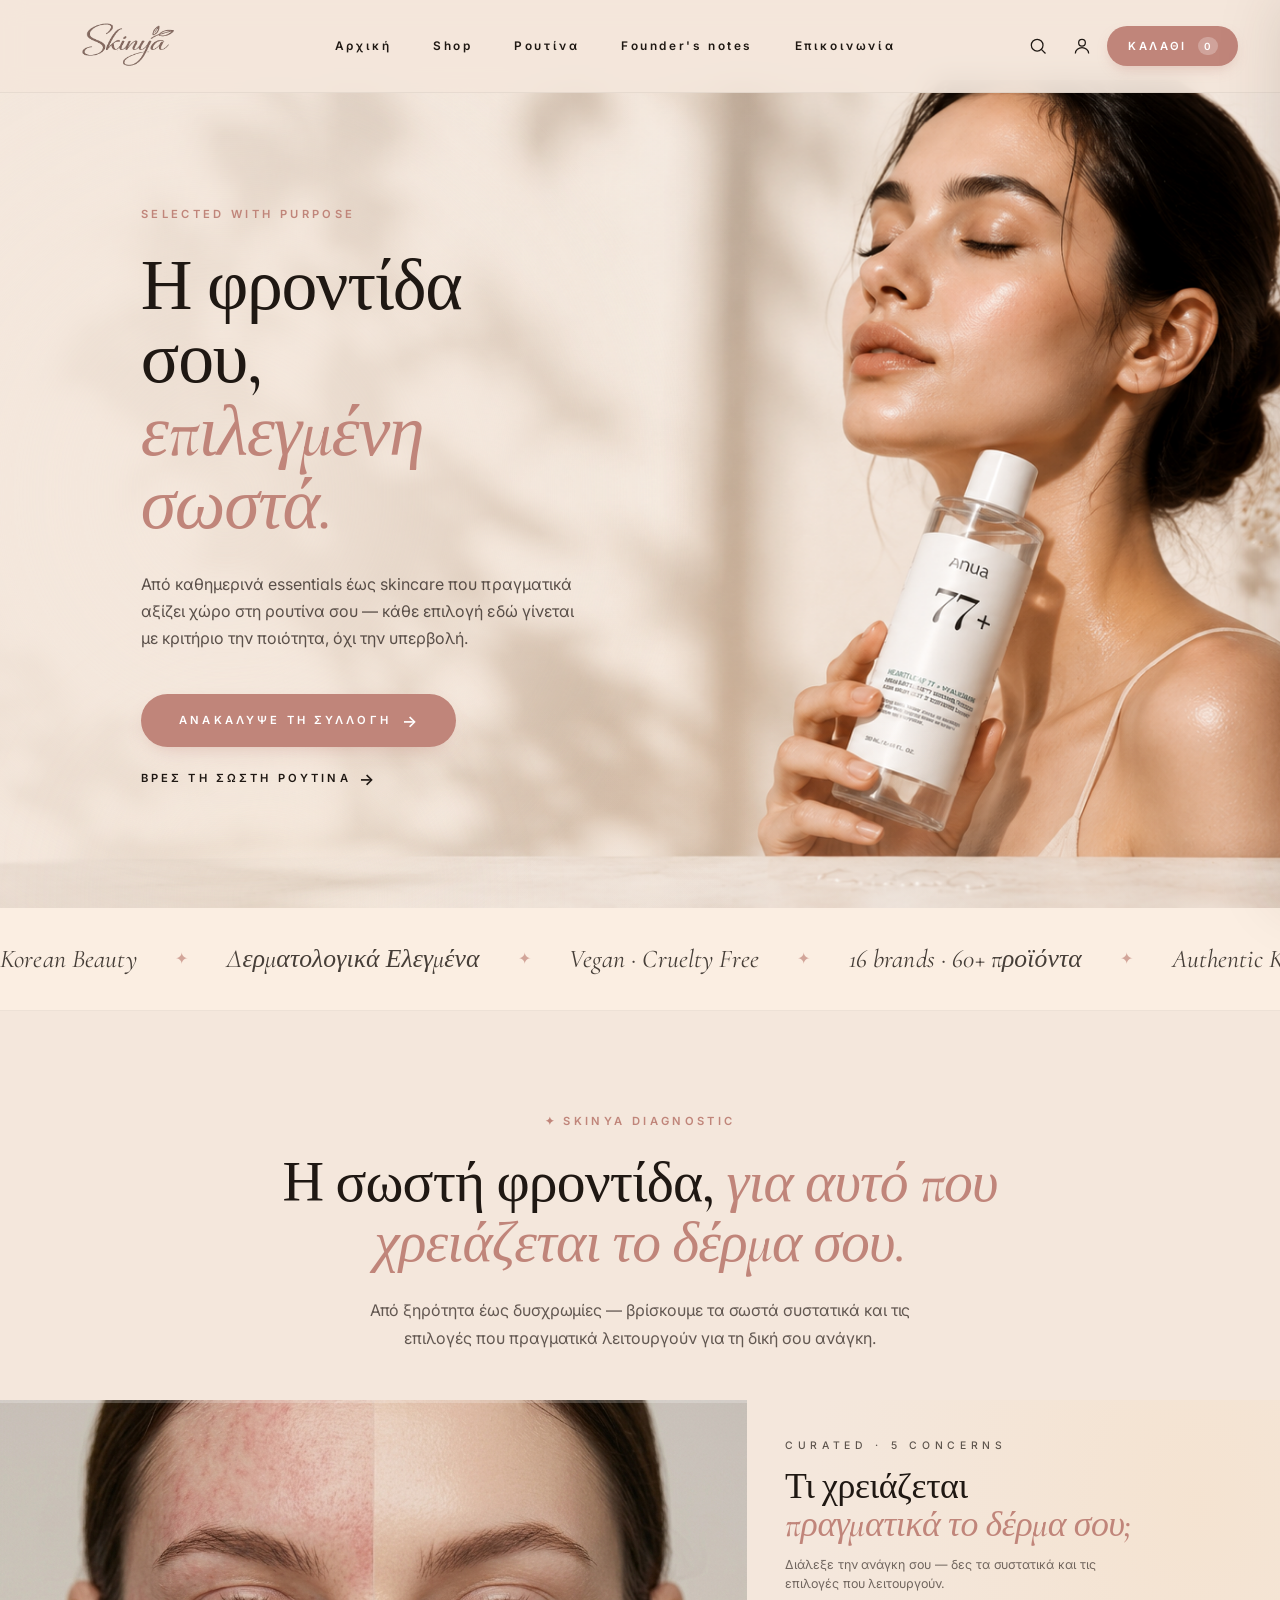
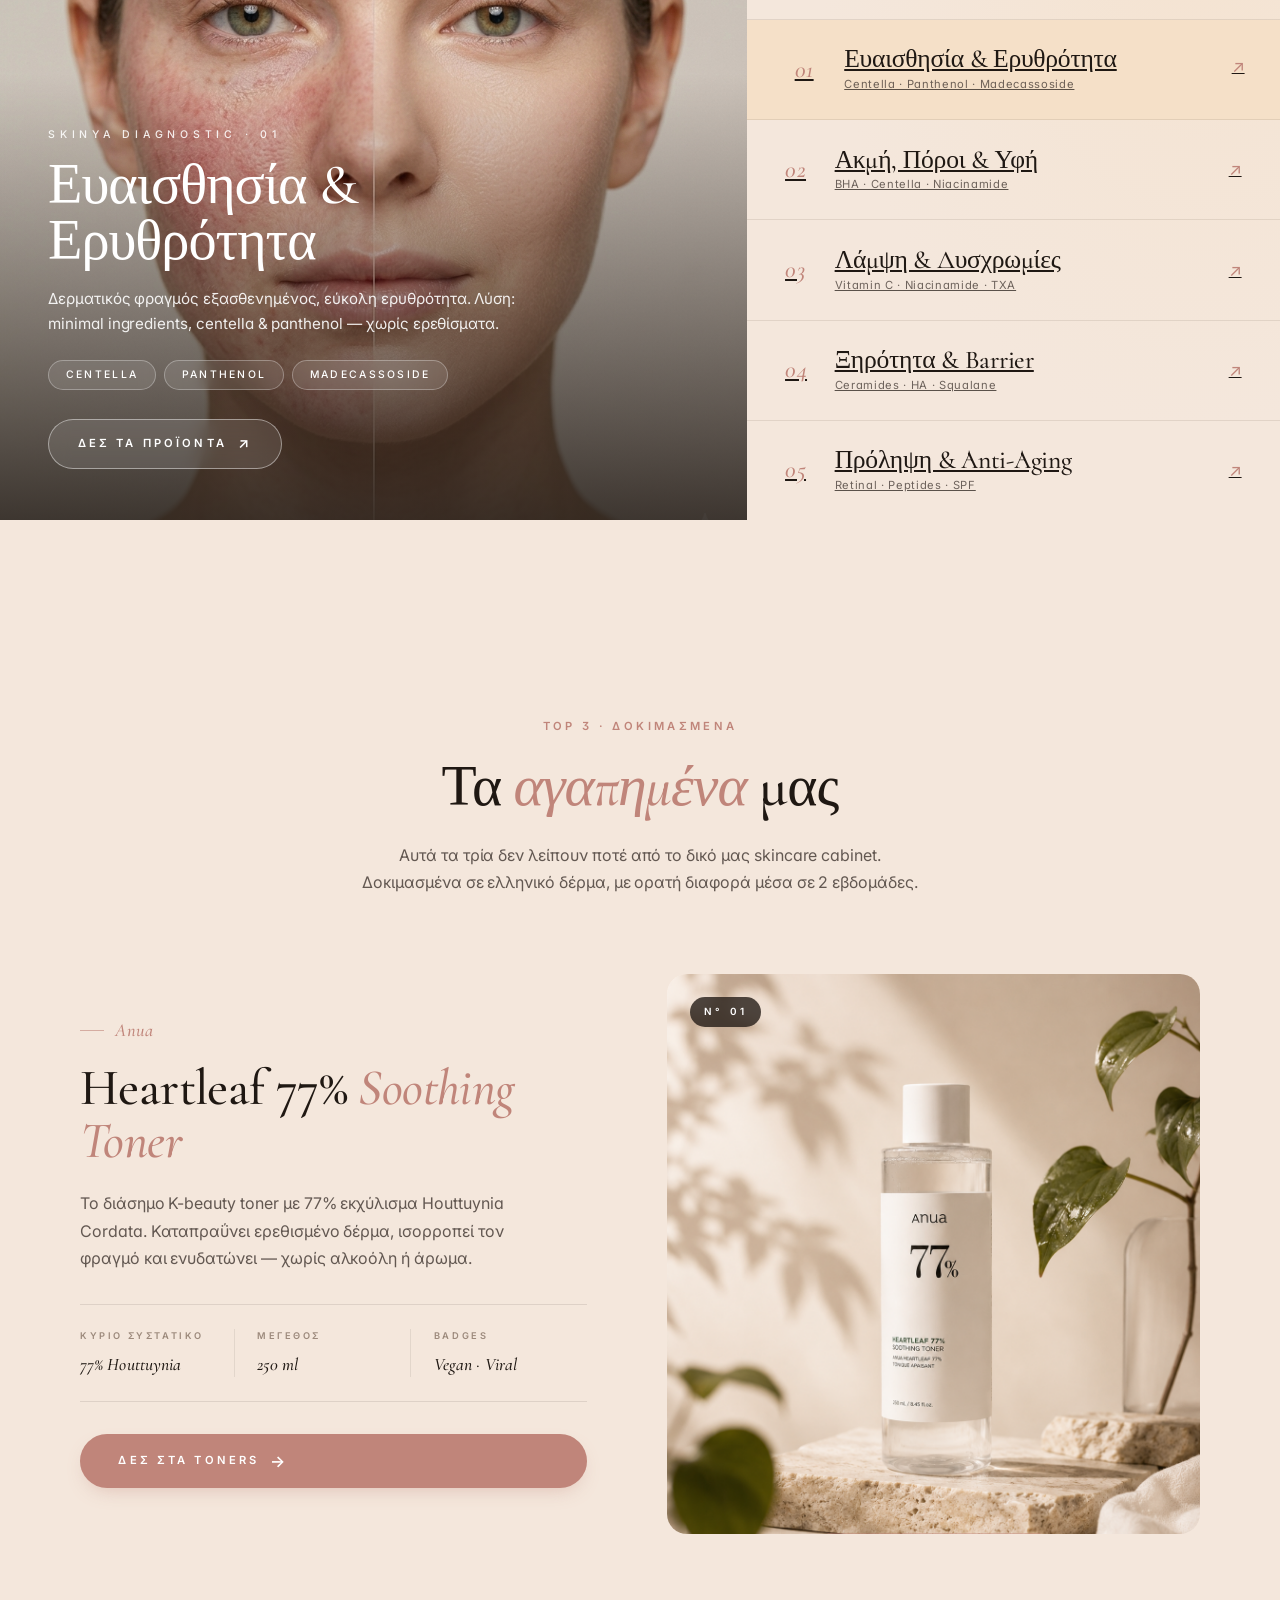
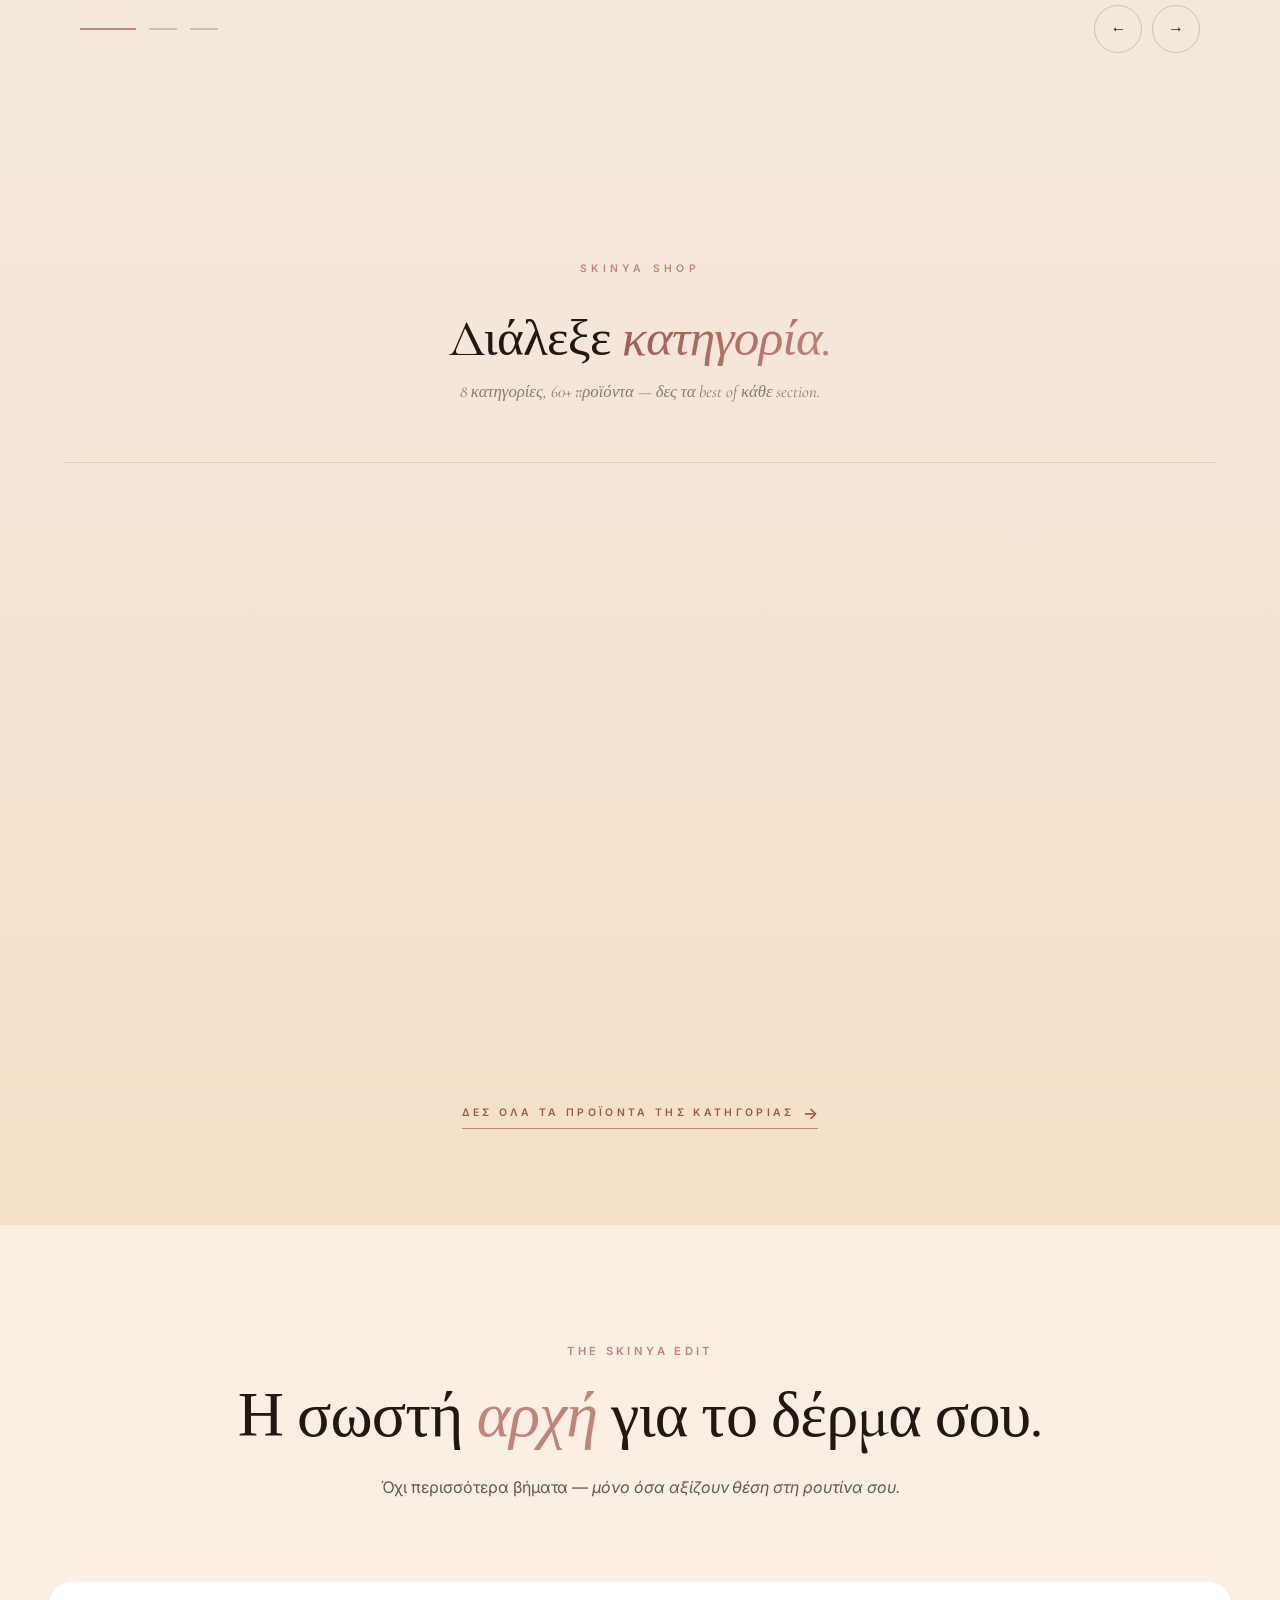
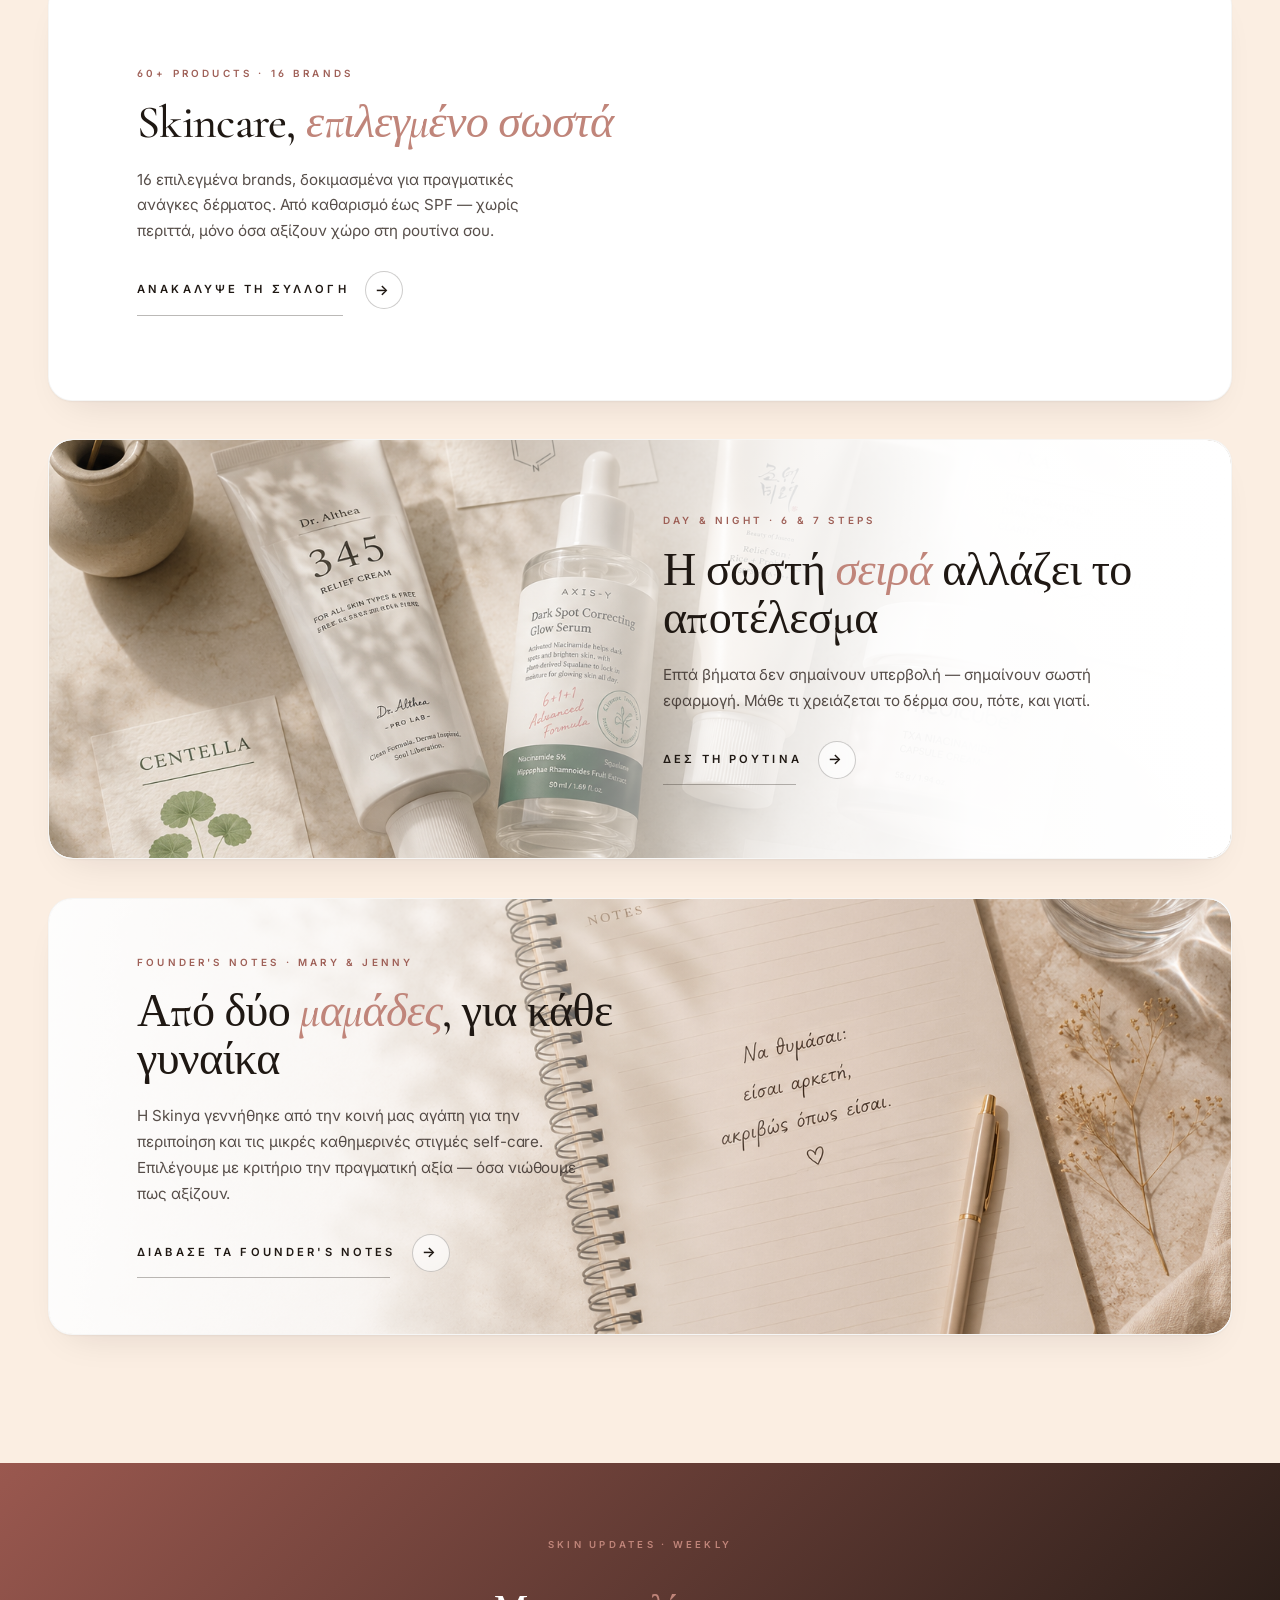
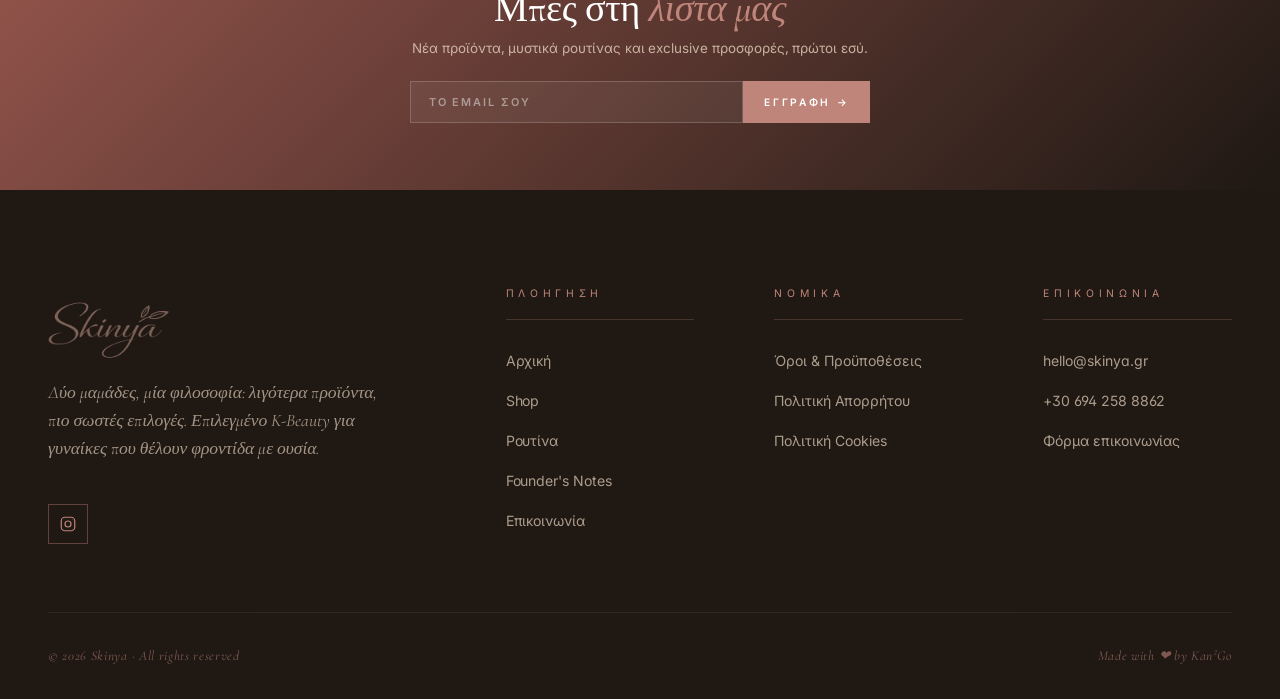
==== index.html @ eea629a3 "ui(account): «Ο λογαριασμός μου» header + centered email/name Πριν: eyebrow «Ο λογαριασμός μου» + h1" ====
<!DOCTYPE html>
<html lang="el">
<head>
<meta charset="UTF-8">
<meta name="viewport" content="width=device-width, initial-scale=1.0">

<!-- ============== SEO ============== -->
<title>Skinya · Authentic K-Beauty, Cruelty Free Skincare</title>
<meta name="description" content="Αυθεντικά K-Beauty προϊόντα από επίσημους προμηθευτές. Cruelty-free skincare με προσεκτική επιμέλεια. Γρήγορη αποστολή σε 1-3 εργάσιμες.">
<link rel="canonical" href="https://skinya.gr/">

<!-- Open Graph (previews σε Facebook, Instagram, WhatsApp, LinkedIn) -->
<meta property="og:type" content="website">
<meta property="og:locale" content="el_GR">
<meta property="og:site_name" content="Skinya">
<meta property="og:title" content="Skinya · Authentic K-Beauty, Cruelty Free Skincare">
<meta property="og:description" content="Αυθεντικά K-Beauty προϊόντα από επίσημους προμηθευτές. Cruelty-free skincare. Γρήγορη αποστολή σε 1-3 εργάσιμες.">
<meta property="og:url" content="https://skinya.gr/">
<meta property="og:image" content="https://skinya.gr/assets/models/hero-model.png">
<meta property="og:image:alt" content="Skinya K-Beauty skincare">

<!-- Twitter Card -->
<meta name="twitter:card" content="summary_large_image">
<meta name="twitter:title" content="Skinya · Authentic K-Beauty, Cruelty Free Skincare">
<meta name="twitter:description" content="Αυθεντικά K-Beauty προϊόντα από επίσημους προμηθευτές. Cruelty-free skincare.">
<meta name="twitter:image" content="https://skinya.gr/assets/models/hero-model.png">

<!-- Favicon (browser tab + Google search results) -->
<link rel="icon" type="image/png" sizes="32x32" href="assets/logo/skinya.png">
<link rel="icon" type="image/png" sizes="192x192" href="assets/logo/skinya-new.png">
<meta name="theme-color" content="#9b4d4a">
<link rel="apple-touch-icon" href="assets/logo/skinya-new.png">

<link rel="preconnect" href="https://fonts.googleapis.com">
<link rel="preconnect" href="https://fonts.gstatic.com" crossorigin>
<link href="https://fonts.googleapis.com/css2?family=Cormorant+Garamond:ital,wght@0,400;0,500;0,600;0,700;1,300;1,400;1,500&family=Inter:wght@300;400;500;600;700;800&display=swap" rel="stylesheet">
<!-- CSS — split σε φακέλους. ?v= cache-bust για dev (αύξησε όταν αλλάζεις CSS) -->
<link rel="stylesheet" href="css/base.css">
<link rel="stylesheet" href="css/layout.css">
<link rel="stylesheet" href="css/home.css">
<link rel="stylesheet" href="css/products.css">
<link rel="stylesheet" href="css/ritual.css">
<link rel="stylesheet" href="css/about.css">
<link rel="stylesheet" href="css/contact.css">
<link rel="stylesheet" href="css/cart.css">
<link rel="stylesheet" href="css/search.css">
<link rel="stylesheet" href="css/account.css">
<link rel="stylesheet" href="css/legal.css">
<link rel="stylesheet" href="css/responsive.css">

<!-- JSON-LD: Organization (brand identity για το Google) -->
<script type="application/ld+json">
{
  "@context": "https://schema.org",
  "@type": "Organization",
  "name": "Skinya",
  "url": "https://skinya.gr/",
  "logo": "https://skinya.gr/assets/logo/skinya-new.png",
  "email": "hello@skinya.gr",
  "sameAs": [
    "https://www.instagram.com/skinya__/"
  ]
}
</script>

<!-- JSON-LD: WebSite (επιτρέπει sitelinks search box στο Google) -->
<script type="application/ld+json">
{
  "@context": "https://schema.org",
  "@type": "WebSite",
  "name": "Skinya",
  "url": "https://skinya.gr/"
}
</script>
</head>
<body>

<div class="announce">
  <div class="announce-item">
    <svg class="announce-icon" viewBox="0 0 32 32" fill="none" stroke="currentColor" stroke-width="1.4" aria-hidden="true">
      <path d="M3 20h16V8H3zM19 12h6l4 4v4h-10z"/><circle cx="9" cy="23" r="2.5"/><circle cx="23" cy="23" r="2.5"/>
    </svg>
    <span>Γρήγορη Αποστολή <i>· 1–3 εργάσιμες</i></span>
  </div>
  <div class="announce-item">
    <svg class="announce-icon" viewBox="0 0 32 32" fill="none" stroke="currentColor" stroke-width="1.4" aria-hidden="true">
      <path d="M16 4l11 5v8c0 6-5 10-11 12-6-2-11-6-11-12V9z"/><path d="M11 16l3.5 3.5L21 13"/>
    </svg>
    <span>100% Αυθεντικά <i>· από επίσημους προμηθευτές</i></span>
  </div>
  <div class="announce-item">
    <svg class="announce-icon" viewBox="0 0 32 32" fill="none" stroke="currentColor" stroke-width="1.4" aria-hidden="true">
      <path d="M16 28c-7-5-11-10-11-15a6 6 0 0 1 11-3 6 6 0 0 1 11 3c0 5-4 10-11 15z"/><path d="M11 16h10M16 11v10"/>
    </svg>
    <span>Clean &amp; Conscious <i>· επιλογές με φροντίδα</i></span>
  </div>
</div>

<nav>
  <a class="logo" href="/" aria-label="Skinya — Home"><img src="assets/logo/skinya-new.png" alt="Skinya"></a>
  <ul class="nav-links" id="navLinks">
    <li><a href="/">αρχική</a></li>
    <li><a href="/shop">shop</a></li>
    <li><a href="/routina">ρουτίνα</a></li>
    <li><a href="/notes">founder's notes</a></li>
    <li><a href="/epikoinwnia">επικοινωνία</a></li>
  </ul>
  <div class="nav-icons">
    <button class="icon-btn" id="searchBtn" aria-label="Αναζήτηση">
      <svg width="20" height="20" viewBox="0 0 24 24" fill="none" stroke="currentColor" stroke-width="1.5" aria-hidden="true">
        <circle cx="11" cy="11" r="7"/><path d="M21 21l-5-5"/>
      </svg>
    </button>
    <button class="icon-btn" id="accountBtn" aria-label="Λογαριασμός">
      <svg width="20" height="20" viewBox="0 0 24 24" fill="none" stroke="currentColor" stroke-width="1.5" aria-hidden="true">
        <circle cx="12" cy="8" r="4"/><path d="M4 21c0-4 4-7 8-7s8 3 8 7"/>
      </svg>
    </button>
    <button class="icon-btn" id="cartBtn" aria-label="Καλάθι">
      <svg class="cart-icon" width="20" height="20" viewBox="0 0 24 24" fill="none" stroke="currentColor" stroke-width="1.5" aria-hidden="true">
        <path d="M6 2 3 6v14a2 2 0 0 0 2 2h14a2 2 0 0 0 2-2V6l-3-4z"/><path d="M3 6h18"/><path d="M16 10a4 4 0 0 1-8 0"/>
      </svg>
      <span class="cart-label">ΚΑΛΑΘΙ</span>
      <span class="cart-count" id="cartCount">0</span>
    </button>
    <button class="menu-toggle" id="menuToggle" aria-label="Μενού"><span></span><span></span><span></span></button>
  </div>
</nav>

<!-- ============ HOME PAGE ============ -->
<div class="page active" id="page-home">
  <section class="hero">
    <!-- Botanical SVG — delicate outline leaves, soft & premium -->
    <svg class="hero-leaf hero-leaf--left" viewBox="0 0 80 360" xmlns="http://www.w3.org/2000/svg" aria-hidden="true" fill="none">
      <path d="M40 8 C44 100 32 200 36 352" stroke="currentColor" stroke-width="0.5" stroke-linecap="round" opacity="0.5"/>
      <g stroke="currentColor" stroke-width="0.5" stroke-linejoin="round">
        <path d="M42 50 Q60 44 70 60 Q64 70 46 66 Q42 60 42 50 Z" opacity="0.55"/>
        <path d="M38 112 Q20 106 12 124 Q18 134 32 128 Q38 122 38 112 Z" opacity="0.55"/>
        <path d="M40 174 Q60 168 70 186 Q64 196 44 192 Q40 184 40 174 Z" opacity="0.5"/>
        <path d="M36 234 Q18 228 10 246 Q16 256 30 250 Q36 244 36 234 Z" opacity="0.5"/>
        <path d="M38 294 Q54 288 64 304 Q58 314 42 310 Q38 304 38 294 Z" opacity="0.45"/>
      </g>
    </svg>
    <svg class="hero-leaf hero-leaf--right" viewBox="0 0 80 360" xmlns="http://www.w3.org/2000/svg" aria-hidden="true" fill="none">
      <path d="M40 8 C44 100 32 200 36 352" stroke="currentColor" stroke-width="0.5" stroke-linecap="round" opacity="0.5"/>
      <g stroke="currentColor" stroke-width="0.5" stroke-linejoin="round">
        <path d="M42 50 Q60 44 70 60 Q64 70 46 66 Q42 60 42 50 Z" opacity="0.55"/>
        <path d="M38 112 Q20 106 12 124 Q18 134 32 128 Q38 122 38 112 Z" opacity="0.55"/>
        <path d="M40 174 Q60 168 70 186 Q64 196 44 192 Q40 184 40 174 Z" opacity="0.5"/>
        <path d="M36 234 Q18 228 10 246 Q16 256 30 250 Q36 244 36 234 Z" opacity="0.5"/>
        <path d="M38 294 Q54 288 64 304 Q58 314 42 310 Q38 304 38 294 Z" opacity="0.45"/>
      </g>
    </svg>
    <div class="hero-content">
      <div class="eyebrow">Selected with Purpose</div>
      <h1>Η φροντίδα σου,<br><em>επιλεγμένη σωστά</em><span class="dot-accent">.</span></h1>
      <p class="lead">Από καθημερινά essentials έως skincare που πραγματικά αξίζει χώρο στη ρουτίνα σου — κάθε επιλογή εδώ γίνεται με κριτήριο την ποιότητα, όχι την υπερβολή.</p>
      <div class="hero-cta">
        <a class="btn-primary" href="/shop"><span>Ανακάλυψε τη συλλογή</span></a>
        <a class="btn-link" href="/routina">Βρες τη σωστή ρουτίνα</a>
      </div>
    </div>
    <div class="hero-visual">
      <img class="hero-model" src="assets/models/hero-model.png" alt="Skinya · Authentic K-Beauty editorial">
    </div>
  </section>

  <div class="marquee">
    <div class="marquee-track">
      <!-- 4× duplication ώστε το track να είναι πάντα φαρδύτερο από οποιοδήποτε
           viewport (4K monitors) και το translateX(-50%) να μη δείχνει κενό. -->
      <!-- Set 1 -->
      <div class="marquee-item">Korean Beauty</div>
      <div class="marquee-item">Δερματολογικά Ελεγμένα</div>
      <div class="marquee-item">Vegan · Cruelty Free</div>
      <div class="marquee-item">16 brands · 60+ προϊόντα</div>
      <div class="marquee-item">Authentic K-Beauty</div>
      <!-- Set 2 -->
      <div class="marquee-item">Korean Beauty</div>
      <div class="marquee-item">Δερματολογικά Ελεγμένα</div>
      <div class="marquee-item">Vegan · Cruelty Free</div>
      <div class="marquee-item">16 brands · 60+ προϊόντα</div>
      <div class="marquee-item">Authentic K-Beauty</div>
      <!-- Set 3 -->
      <div class="marquee-item">Korean Beauty</div>
      <div class="marquee-item">Δερματολογικά Ελεγμένα</div>
      <div class="marquee-item">Vegan · Cruelty Free</div>
      <div class="marquee-item">16 brands · 60+ προϊόντα</div>
      <div class="marquee-item">Authentic K-Beauty</div>
      <!-- Set 4 -->
      <div class="marquee-item">Korean Beauty</div>
      <div class="marquee-item">Δερματολογικά Ελεγμένα</div>
      <div class="marquee-item">Vegan · Cruelty Free</div>
      <div class="marquee-item">16 brands · 60+ προϊόντα</div>
      <div class="marquee-item">Authentic K-Beauty</div>
    </div>
  </div>

  <!-- ============ SKIN MATCH PREAMBLE — διαχωριστικό από το hero με brand title ============ -->
  <section class="concern-preamble">
    <div class="section-head">
      <span class="eyebrow">✦ Skinya Diagnostic</span>
      <h2>Η σωστή φροντίδα, <em>για αυτό που χρειάζεται το δέρμα σου.</em></h2>
      <p>Από ξηρότητα έως δυσχρωμίες — βρίσκουμε τα σωστά συστατικά και τις επιλογές που πραγματικά λειτουργούν για τη δική σου ανάγκη.</p>
    </div>
  </section>

  <!-- ============ CONCERN MATCH — Interactive Skin Match (full-bleed editorial strip)
       LEFT: dynamic editorial stage που κάνει crossfade per active concern
       RIGHT: 5 concern selectors — hover/focus = preview, click = shop
       JS: app.js → concern-match init (sets .is-active class στο matching stage + row) -->
  <section class="concern-match">
    <div class="concern-stage-wrap">
      <!-- Elegant progress bar — γεμίζει συγχρονισμένα με κάθε cycle, pauses on hover -->
      <div class="concern-stage-progress" aria-hidden="true"><span></span></div>
      <article class="concern-stage is-active" data-concern="sensitivity" style="background-image:url('assets/editorial/concern/eyais8isia.png')">
        <div class="concern-stage-content">
          <span class="concern-stage-eyebrow">Skinya Diagnostic · 01</span>
          <h3>Ευαισθησία &amp; Ερυθρότητα</h3>
          <p>Δερματικός φραγμός εξασθενημένος, εύκολη ερυθρότητα. Λύση: minimal ingredients, centella &amp; panthenol — χωρίς ερεθίσματα.</p>
          <div class="concern-stage-ings">
            <span class="ing-chip">Centella</span>
            <span class="ing-chip">Panthenol</span>
            <span class="ing-chip">Madecassoside</span>
          </div>
          <a class="concern-stage-cta" href="/shop#cat-cleansers">
            <span>Δες τα προϊόντα</span><i>↗︎</i>
          </a>
        </div>
      </article>
      <article class="concern-stage" data-concern="acne" style="background-image:url('assets/editorial/concern/poroi.png')">
        <div class="concern-stage-content">
          <span class="concern-stage-eyebrow">Skinya Diagnostic · 02</span>
          <h3>Ακμή, Πόροι &amp; Υφή</h3>
          <p>Υπερέκκριση σμήγματος και φραγμένοι πόροι. Λύση: BHA για βαθύ καθαρισμό, centella για ηρεμία, niacinamide για ισορροπία.</p>
          <div class="concern-stage-ings">
            <span class="ing-chip">BHA</span>
            <span class="ing-chip">Centella</span>
            <span class="ing-chip">Niacinamide</span>
          </div>
          <a class="concern-stage-cta" href="/shop#cat-toners">
            <span>Δες τα προϊόντα</span><i>↗︎</i>
          </a>
        </div>
      </article>
      <article class="concern-stage" data-concern="pigmentation" style="background-image:url('assets/editorial/concern/lampsi.png')">
        <div class="concern-stage-content">
          <span class="concern-stage-eyebrow">Skinya Diagnostic · 03</span>
          <h3>Λάμψη &amp; Δυσχρωμίες</h3>
          <p>Υπερμελάγχρωση από UV ή μετα-φλεγμονή. Λύση: vitamin C το πρωί, TXA &amp; niacinamide για επιδιόρθωση, SPF καθημερινά.</p>
          <div class="concern-stage-ings">
            <span class="ing-chip">Vitamin C</span>
            <span class="ing-chip">Niacinamide</span>
            <span class="ing-chip">TXA</span>
          </div>
          <a class="concern-stage-cta" href="/shop#cat-serums">
            <span>Δες τα προϊόντα</span><i>↗︎</i>
          </a>
        </div>
      </article>
      <article class="concern-stage" data-concern="dryness" style="background-image:url('assets/editorial/concern/ksirotita.png')">
        <div class="concern-stage-content">
          <span class="concern-stage-eyebrow">Skinya Diagnostic · 04</span>
          <h3>Ξηρότητα &amp; Barrier</h3>
          <p>Ο φραγμός χάνει υγρασία γρηγορότερα απ' ό,τι μπορεί να την κρατήσει. Λύση: ceramide-rich layers με occlusive seal.</p>
          <div class="concern-stage-ings">
            <span class="ing-chip">Ceramides</span>
            <span class="ing-chip">Hyaluronic Acid</span>
            <span class="ing-chip">Squalane</span>
          </div>
          <a class="concern-stage-cta" href="/shop#cat-moisturizers">
            <span>Δες τα προϊόντα</span><i>↗︎</i>
          </a>
        </div>
      </article>
      <article class="concern-stage" data-concern="anti-aging" style="background-image:url('assets/editorial/concern/aging.png')">
        <div class="concern-stage-content">
          <span class="concern-stage-eyebrow">Skinya Diagnostic · 05</span>
          <h3>Πρόληψη &amp; Anti-Aging</h3>
          <p>Λεπτές γραμμές, χαλάρωση, mature glow. Λύση: retinal το βράδυ, peptides για firmness, SPF — το <em>#1</em> anti-age βήμα κάθε μέρας.</p>
          <div class="concern-stage-ings">
            <span class="ing-chip">Retinal</span>
            <span class="ing-chip">Peptides</span>
            <span class="ing-chip">SPF</span>
          </div>
          <a class="concern-stage-cta" href="/shop#cat-spf">
            <span>Δες τα προϊόντα</span><i>↗︎</i>
          </a>
        </div>
      </article>
    </div>
    <div class="concern-selector">
      <div class="concern-selector-head">
        <span class="concern-selector-eyebrow">Curated · 5 Concerns</span>
        <h2>Τι χρειάζεται<br><em>πραγματικά το δέρμα σου;</em></h2>
        <p>Διάλεξε την ανάγκη σου — δες τα συστατικά και τις επιλογές που λειτουργούν.</p>
      </div>
      <a class="concern-row is-active" data-concern="sensitivity" href="/shop#cat-cleansers">
        <span class="concern-row-bar" aria-hidden="true"></span>
        <span class="concern-num">01</span>
        <div class="concern-text">
          <h3>Ευαισθησία &amp; Ερυθρότητα</h3>
          <small>Centella · Panthenol · Madecassoside</small>
        </div>
        <i class="concern-arrow">↗︎</i>
      </a>
      <a class="concern-row" data-concern="acne" href="/shop#cat-toners">
        <span class="concern-row-bar" aria-hidden="true"></span>
        <span class="concern-num">02</span>
        <div class="concern-text">
          <h3>Ακμή, Πόροι &amp; Υφή</h3>
          <small>BHA · Centella · Niacinamide</small>
        </div>
        <i class="concern-arrow">↗︎</i>
      </a>
      <a class="concern-row" data-concern="pigmentation" href="/shop#cat-serums">
        <span class="concern-row-bar" aria-hidden="true"></span>
        <span class="concern-num">03</span>
        <div class="concern-text">
          <h3>Λάμψη &amp; Δυσχρωμίες</h3>
          <small>Vitamin C · Niacinamide · TXA</small>
        </div>
        <i class="concern-arrow">↗︎</i>
      </a>
      <a class="concern-row" data-concern="dryness" href="/shop#cat-moisturizers">
        <span class="concern-row-bar" aria-hidden="true"></span>
        <span class="concern-num">04</span>
        <div class="concern-text">
          <h3>Ξηρότητα &amp; Barrier</h3>
          <small>Ceramides · HA · Squalane</small>
        </div>
        <i class="concern-arrow">↗︎</i>
      </a>
      <a class="concern-row" data-concern="anti-aging" href="/shop#cat-spf">
        <span class="concern-row-bar" aria-hidden="true"></span>
        <span class="concern-num">05</span>
        <div class="concern-text">
          <h3>Πρόληψη &amp; Anti-Aging</h3>
          <small>Retinal · Peptides · SPF</small>
        </div>
        <i class="concern-arrow">↗︎</i>
      </a>
    </div>
  </section>

  <section>
    <div class="section-head">
      <div class="eyebrow">Top 3 · Δοκιμασμένα</div>
      <h2>Τα <em>αγαπημένα</em> μας</h2>
      <p>Αυτά τα τρία δεν λείπουν ποτέ από το δικό μας skincare cabinet. Δοκιμασμένα σε ελληνικό δέρμα, με ορατή διαφορά μέσα σε 2 εβδομάδες.</p>
    </div>
    <div class="carousel">
      <div class="carousel-viewport">
        <div class="carousel-track" id="track">
          <div class="slide">
            <div class="slide-text">
              <span class="slide-brand">Anua</span>
              <h3>Heartleaf 77% <em>Soothing Toner</em></h3>
              <p>Το διάσημο K-beauty toner με 77% εκχύλισμα Houttuynia Cordata. Καταπραΰνει ερεθισμένο δέρμα, ισορροπεί τον φραγμό και ενυδατώνει — χωρίς αλκοόλη ή άρωμα.</p>
              <div class="slide-meta">
                <div class="meta-item"><small>Κύριο Συστατικό</small><strong>77% Houttuynia</strong></div>
                <div class="meta-item"><small>Μέγεθος</small><strong>250 ml</strong></div>
                <div class="meta-item"><small>Badges</small><strong>Vegan · Viral</strong></div>
              </div>
              <a class="btn-primary" href="/shop#cat-toners"><span>Δες στα Toners</span></a>
            </div>
            <div class="slide-visual"><img class="slide-img" src="assets/products/anua-77-favorite.png" alt="Anua Heartleaf 77% Soothing Toner"></div>
          </div>
          <div class="slide">
            <div class="slide-text">
              <span class="slide-brand">COSRX</span>
              <h3>Advanced Snail 96 <em>Mucin Power</em></h3>
              <p>Το πιο διάσημο K-beauty essence παγκοσμίως — 96% εκχύλισμα σαλιγκαριού που επιδιορθώνει, ενυδατώνει σε βάθος και ομαλοποιεί την υφή.</p>
              <div class="slide-meta">
                <div class="meta-item"><small>Κύριο Συστατικό</small><strong>96% Snail Mucin</strong></div>
                <div class="meta-item"><small>Μέγεθος</small><strong>100 ml</strong></div>
                <div class="meta-item"><small>Badges</small><strong>Cruelty Free · Best Seller</strong></div>
              </div>
              <a class="btn-primary" href="/shop#cat-serums"><span>Δες στα Serums</span></a>
            </div>
            <div class="slide-visual"><img class="slide-img" src="assets/products/cosrx-snail-favorite.png" alt="COSRX Advanced Snail 96 Mucin Power Essence"></div>
          </div>
          <div class="slide">
            <div class="slide-text">
              <span class="slide-brand">Beauty of Joseon</span>
              <h3>Relief Sun <em>Rice + Probiotics SPF50+</em></h3>
              <p>Το πιο αγαπημένο K-beauty αντηλιακό παγκοσμίως. Ελαφριά υφή σαν essence, αόρατο φινίρισμα, υψηλή προστασία — μπορεί και να αντικαταστήσει την ενυδατική.</p>
              <div class="slide-meta">
                <div class="meta-item"><small>Προστασία</small><strong>SPF50+ PA++++</strong></div>
                <div class="meta-item"><small>Μέγεθος</small><strong>50 ml</strong></div>
                <div class="meta-item"><small>Badges</small><strong>Vegan · Viral</strong></div>
              </div>
              <a class="btn-primary" href="/shop#cat-spf"><span>Δες στα SPF</span></a>
            </div>
            <div class="slide-visual"><img class="slide-img" src="assets/products/boj-relief-sun-favorite.png" alt="Beauty of Joseon Relief Sun Rice + Probiotics SPF50+"></div>
          </div>
        </div>
      </div>
      <div class="carousel-controls">
        <div class="carousel-dots">
          <button class="dot active" data-slide="0"></button>
          <button class="dot" data-slide="1"></button>
          <button class="dot" data-slide="2"></button>
        </div>
        <div class="carousel-arrows">
          <button class="arrow" id="prevBtn">←</button>
          <button class="arrow" id="nextBtn">→</button>
        </div>
      </div>
    </div>
  </section>

  <!-- ============ HOME SHOP — Μεγάλο tabbed section με πραγματικά product cards
       8 tabs (κατηγορίες) · click → grid με 4 hero products της κατηγορίας
       Cards render από JS μέσω renderMiniCard() για consistency με τα Προϊόντα. -->
  <section class="home-shop">
    <div class="home-shop-head">
      <span class="eyebrow">Skinya Shop</span>
      <h2>Διάλεξε <em>κατηγορία.</em></h2>
      <p>8 κατηγορίες, 60+ προϊόντα — δες τα best of κάθε section.</p>
    </div>
    <div class="home-shop-tabs" id="homeShopTabs" role="tablist"></div>
    <div class="home-shop-grid" id="homeShopGrid"></div>
    <div class="home-shop-foot">
      <a class="btn-link" id="homeShopMoreLink" href="/shop#cat-cleansers" data-cat="cleansers">Δες όλα τα προϊόντα της κατηγορίας</a>
    </div>
  </section>

  <!-- ============ EXPLORE — Editorial 3-path navigation, premium asymmetric ============
       Card 01: text-left → big editorial flatlay right (Shop)
       Card 02: scrapbook polaroid left → text right (Routine)
       Card 03: text-left → moodboard/journal photo right (Story)
       Φωτογραφίες placeholders — αντικαθιστάς αργότερα με δικές σου lifestyle shots -->
  <section class="explore">
    <div class="section-head">
      <span class="eyebrow">The Skinya Edit</span>
      <h2>Η σωστή <em>αρχή</em> για το δέρμα σου.</h2>
      <p>Όχι περισσότερα βήματα — <em>μόνο όσα αξίζουν θέση στη ρουτίνα σου.</em></p>
    </div>
    <div class="explore-stack">

      <!-- ───── Card 01 — Shop All Products ───── -->
      <a class="explore-card explore-card--shop" href="/shop">
        <div class="explore-text">
          <span class="explore-eyebrow">60+ Products · 16 Brands</span>
          <h3>Skincare, <em>επιλεγμένο σωστά</em></h3>
          <p>16 επιλεγμένα brands, δοκιμασμένα για πραγματικές ανάγκες δέρματος. Από καθαρισμό έως SPF — χωρίς περιττά, μόνο όσα αξίζουν χώρο στη ρουτίνα σου.</p>
          <span class="explore-link">Ανακάλυψε τη συλλογή <i class="explore-arrow-circle">→</i></span>
        </div>
        <div class="explore-visual explore-visual--shop" data-slot="flatlay">
          <img src="assets/editorial/flatlay-collection.png" alt="Skinya · Curated K-Beauty Collection" loading="lazy">
        </div>
      </a>

      <!-- ───── Card 02 — Build Your Routine (reversed: visual LEFT) ───── -->
      <a class="explore-card explore-card--routine" href="/routina">
        <div class="explore-visual explore-visual--routine" data-slot="routine-moodboard">
          <img src="assets/editorial/routine-moodboard.png" alt="Skinya · K-Beauty Routine" loading="lazy">
        </div>
        <div class="explore-text">
          <span class="explore-eyebrow">Day &amp; Night · 6 &amp; 7 Steps</span>
          <h3>Η σωστή <em>σειρά</em> αλλάζει το αποτέλεσμα</h3>
          <p>Επτά βήματα δεν σημαίνουν υπερβολή — σημαίνουν σωστή εφαρμογή. Μάθε τι χρειάζεται το δέρμα σου, πότε, και γιατί.</p>
          <span class="explore-link">Δες τη ρουτίνα <i class="explore-arrow-circle">→</i></span>
        </div>
      </a>

      <!-- ───── Card 03 — Our Story / Sourcing ───── -->
      <a class="explore-card explore-card--story" href="/notes">
        <div class="explore-text">
          <span class="explore-eyebrow">Founder's Notes · Mary &amp; Jenny</span>
          <h3>Από δύο <em>μαμάδες</em>, για κάθε γυναίκα</h3>
          <p>Η Skinya γεννήθηκε από την κοινή μας αγάπη για την περιποίηση και τις μικρές καθημερινές στιγμές self-care. Επιλέγουμε με κριτήριο την πραγματική αξία — όσα νιώθουμε πως αξίζουν.</p>
          <span class="explore-link">Διάβασε τα Founder's Notes <i class="explore-arrow-circle">→</i></span>
        </div>
        <div class="explore-visual explore-visual--story" data-slot="moodboard">
          <img src="assets/editorial/notes-moodboard.png" alt="Skinya · Sourcing & Story" loading="lazy">
        </div>
      </a>

    </div>
  </section>


  <section class="newsletter">
    <div class="news-content">
      <div class="eyebrow">Skin Updates · Weekly</div>
      <h2>Μπες στη <em>λίστα μας</em></h2>
      <p class="news-lead">Νέα προϊόντα, μυστικά ρουτίνας και exclusive προσφορές, πρώτοι εσύ.</p>
      <div class="news-form">
        <label for="newsEmail" class="visually-hidden">Email για newsletter</label>
        <input type="email" placeholder="ΤΟ EMAIL ΣΟΥ" id="newsEmail" aria-label="Email για newsletter">
        <button onclick="subscribeNews()" aria-label="Εγγραφή στο newsletter">Εγγραφή →</button>
      </div>
    </div>
  </section>
</div>

<!-- ============ ACCOUNT PAGE — Παραγγελίες · Στοιχεία ============ -->
<div class="page" id="page-account">

  <header class="page-header account-page-header">
    <div class="page-header-content">
      <div class="eyebrow">✦ Account</div>
      <h1>Ο λογαριασμός <em>μου</em></h1>
      <p class="account-page-email" id="accountPageEmail">—</p>
    </div>
  </header>

  <section class="account-page-section">

    <!-- Tabs nav -->
    <div class="acct-tabs">
      <button class="acct-tab is-active" data-acct-tab="orders" type="button">Παραγγελίες</button>
      <button class="acct-tab" data-acct-tab="profile" type="button">Στοιχεία</button>
      <button class="acct-tab acct-tab--danger" type="button" onclick="accountLogout()">Αποσύνδεση</button>
    </div>

    <!-- TAB 1: Orders -->
    <div class="acct-pane is-active" data-acct-pane="orders">
      <div id="ordersList">
        <p class="acct-empty">Φόρτωση παραγγελιών…</p>
      </div>
    </div>

    <!-- TAB 2: Profile -->
    <div class="acct-pane" data-acct-pane="profile">
      <form class="acct-profile-form" id="profileForm" onsubmit="saveProfile(event)" autocomplete="on">
        <div class="ck-row">
          <label class="ck-field"><span>Όνομα</span>
            <input type="text" name="first_name" autocomplete="given-name">
          </label>
          <label class="ck-field"><span>Επώνυμο</span>
            <input type="text" name="last_name" autocomplete="family-name">
          </label>
        </div>
        <label class="ck-field"><span>Email</span>
          <input type="email" name="email" readonly>
        </label>
        <label class="ck-field"><span>Τηλέφωνο</span>
          <input type="tel" name="phone" autocomplete="tel">
        </label>
        <label class="acct-check">
          <input type="checkbox" name="newsletter">
          <span>Θέλω να λαμβάνω email για νέα προϊόντα και exclusive προσφορές</span>
        </label>
        <button type="submit" class="btn-primary"><span>Αποθήκευση αλλαγών</span></button>
      </form>
    </div>

  </section>
</div>

<!-- ============ CHECKOUT · ΟΛΟΚΛΗΡΩΣΗ ΠΑΡΑΓΓΕΛΙΑΣ ============ -->
<div class="page" id="page-checkout">
  <div class="checkout-page">
    <div class="checkout-page-head">
      <div class="eyebrow">Skinya · Checkout</div>
      <h1>Ολοκλήρωση <em>παραγγελίας</em></h1>
    </div>

    <!-- CHECKOUT FORM -->
    <form class="checkout-page-grid" id="checkoutForm" autocomplete="on" novalidate onsubmit="submitOrder(event)">
      <div class="checkout-main">

        <!-- 1 · ΣΤΟΙΧΕΙΑ ΑΠΟΣΤΟΛΗΣ -->
        <section class="checkout-card">
          <h2><span class="step-n">1</span> Στοιχεία αποστολής</h2>

          <label class="ck-field"><span>Email</span>
            <input type="email" name="email" required autocomplete="email" placeholder="Θα λάβεις εδώ την επιβεβαίωση">
          </label>

          <div class="ck-row">
            <label class="ck-field"><span>Όνομα</span>
              <input type="text" name="first_name" required autocomplete="given-name">
            </label>
            <label class="ck-field"><span>Επώνυμο</span>
              <input type="text" name="last_name" required autocomplete="family-name">
            </label>
          </div>

          <label class="ck-field"><span>Τηλέφωνο</span>
            <input type="tel" name="phone" required autocomplete="tel" pattern="[0-9+\s\-]{8,}">
          </label>

          <label class="ck-field"><span>Διεύθυνση</span>
            <input type="text" name="line1" required autocomplete="address-line1" placeholder="Οδός, αριθμός">
          </label>

          <label class="ck-field"><span>Όροφος / Διαμέρισμα <i>(προαιρετικό)</i></span>
            <input type="text" name="line2" autocomplete="address-line2">
          </label>

          <div class="ck-row">
            <label class="ck-field"><span>Πόλη</span>
              <input type="text" name="city" required autocomplete="address-level2">
            </label>
            <label class="ck-field ck-field--small"><span>Τ.Κ.</span>
              <input type="text" name="postcode" required autocomplete="postal-code" pattern="[0-9]{5}">
            </label>
          </div>

          <label class="ck-field"><span>Περιφέρεια</span>
            <select name="region" required autocomplete="address-level1">
              <option value="" disabled selected>Επίλεξε περιφέρεια…</option>
              <option>Ανατολική Μακεδονία &amp; Θράκη</option>
              <option>Κεντρική Μακεδονία</option>
              <option>Δυτική Μακεδονία</option>
              <option>Ήπειρος</option>
              <option>Θεσσαλία</option>
              <option>Ιόνια Νησιά</option>
              <option>Δυτική Ελλάδα</option>
              <option>Στερεά Ελλάδα</option>
              <option>Αττική</option>
              <option>Πελοπόννησος</option>
              <option>Βόρειο Αιγαίο</option>
              <option>Νότιο Αιγαίο</option>
              <option>Κρήτη</option>
            </select>
          </label>

          <label class="ck-field"><span>Σημειώσεις παραγγελίας <i>(προαιρετικό)</i></span>
            <textarea name="notes" rows="2" placeholder="π.χ. αφήστε στη ρεσεψιόν"></textarea>
          </label>
        </section>

        <!-- 2 · ΤΡΟΠΟΣ ΑΠΟΣΤΟΛΗΣ -->
        <section class="checkout-card">
          <h2><span class="step-n">2</span> Τρόπος αποστολής</h2>

          <label class="pay-option">
            <input type="radio" name="shipping_method" value="box_now" checked onchange="onShippingMethodChange()">
            <span class="pay-option-body">
              <strong>Box Now <small style="color:var(--gold-leaf);font-weight:500;letter-spacing:.15em">· 4,00€</small></strong>
              <small>Παραλαβή 24/7 από locker της επιλογής σου.</small>
            </span>
          </label>

          <label class="pay-option">
            <input type="radio" name="shipping_method" value="elta_courier" onchange="onShippingMethodChange()">
            <span class="pay-option-body">
              <strong>ΕΛΤΑ Courier <small style="color:var(--gold-leaf);font-weight:500;letter-spacing:.15em">· 4,00€</small></strong>
              <small>Παράδοση στη διεύθυνσή σου σε 1–3 εργάσιμες.</small>
            </span>
          </label>

          <div id="boxNowLockerWrap" class="boxnow-locker-wrap">
            <div class="ck-field">
              <span>Σημείο παραλαβής Box Now <i>(υποχρεωτικό)</i></span>

              <!-- Picker — ανοίγει το official Box Now map widget σε popup.
                   ΣΗΜΑΝΤΙΚΟ: η Box Now docs απαιτεί <a href="javascript:;"> με την
                   class boxnow-map-widget-button, όχι <button>. Ο script κάνει
                   auto-wire αυτά τα anchors κατά τη φόρτωση. -->
              <a href="javascript:;" id="boxNowPickerBtn" class="boxnow-picker-btn boxnow-map-widget-button" role="button">
                <span class="boxnow-picker-icon" aria-hidden="true">📍</span>
                <span class="boxnow-picker-text">Επίλεξε σημείο παραλαβής στον χάρτη</span>
              </a>

              <!-- Selected locker display — εμφανίζεται μετά την επιλογή -->
              <div id="boxNowSelectedDisplay" class="boxnow-selected" hidden>
                <div class="boxnow-selected-info">
                  <strong id="boxNowSelectedTitle">—</strong>
                  <small id="boxNowSelectedAddress">—</small>
                </div>
                <!-- Αλλαγή: επαναφέρει το UI και προγραμματικά κλικάρει τον picker
                     (που είναι αυτός που έχει wire-up από το BoxNow widget) -->
                <a href="javascript:;" class="boxnow-change-btn" role="button" onclick="resetBoxNowSelection()">Αλλαγή</a>
              </div>

              <!-- Hidden field που αποθηκεύει το JSON του locker -->
              <input type="hidden" name="boxnow_locker" id="boxNowLockerInput">
            </div>
            <!-- Container για τυχόν iframe mode (το popup mode δεν τον χρησιμοποιεί,
                 αλλά τον αφήνουμε empty γιατί το script τον αναφέρει στο config) -->
            <div id="boxnowmap"></div>
          </div>
        </section>

        <!-- 3 · ΤΡΟΠΟΣ ΠΛΗΡΩΜΗΣ -->
        <section class="checkout-card">
          <h2><span class="step-n">3</span> Τρόπος πληρωμής</h2>

          <label class="pay-option">
            <input type="radio" name="payment_method" value="bank_transfer" checked onchange="onPaymentMethodChange()">
            <span class="pay-option-body">
              <strong>Τραπεζική κατάθεση</strong>
              <small>Κατάθεση/έμβασμα στον λογαριασμό μας. Η παραγγελία αποστέλλεται μόλις λάβουμε την πληρωμή.</small>
            </span>
          </label>

          <div class="bank-details" id="bankDetails">
            <div class="bank-box">
              <div><span>Τράπεζα</span><strong class="bank-val-name">—</strong></div>
              <div><span>Δικαιούχος</span><strong class="bank-val-holder">Skinya</strong></div>
              <div><span>IBAN</span><strong class="iban bank-val-iban">—</strong></div>
              <div class="bank-row-swift" hidden><span>BIC/SWIFT</span><strong class="bank-val-swift">—</strong></div>
            </div>
          </div>

          <label class="ck-terms">
            <input type="checkbox" name="terms" id="pgTerms" required>
            <span>Έχω διαβάσει και αποδέχομαι τους <a href="#terms" target="_blank" rel="noopener">Όρους &amp; Προϋποθέσεις</a>.</span>
          </label>

          <button type="submit" class="checkout-btn" id="pgSubmitBtn">Πληρωμή με κάρτα</button>
        </section>
      </div>

      <!-- ΣΥΝΟΨΗ (sidebar) -->
      <aside class="checkout-summary-col">
        <div class="checkout-card checkout-summary-card">
          <h2>Η παραγγελία σου</h2>
          <div class="checkout-items" id="checkoutItems"></div>

          <div class="coupon-row">
            <input type="text" id="couponInput" name="coupon_input" placeholder="Κωδικός κουπονιού" autocomplete="off" style="text-transform:uppercase">
            <button type="button" class="coupon-apply" id="couponBtn" onclick="applyCoupon()">Εφαρμογή</button>
          </div>
          <p class="coupon-msg" id="couponMsg" hidden></p>

          <div class="checkout-summary">
            <div><span>Υποσύνολο</span><span id="pgSubtotal">0,00€</span></div>
            <div id="pgDiscountRow" class="checkout-discount" hidden><span>Έκπτωση <small id="pgCouponLabel"></small></span><span id="pgDiscount">-0,00€</span></div>
            <div><span>Μεταφορικά</span><span id="pgShipping">3,90€</span></div>
            <div class="checkout-summary-total"><span>Σύνολο</span><span id="pgTotal">0,00€</span></div>
          </div>

          <button type="button" class="continue-btn" onclick="window.location.href='/shop'">← Συνέχεια αγορών</button>
        </div>
      </aside>
    </form>
  </div>
</div>

<!-- ============ ORDER CONFIRMED · ΕΠΙΒΕΒΑΙΩΣΗ ΠΑΡΑΓΓΕΛΙΑΣ (ξεχωριστή σελίδα) ============ -->
<div class="page" id="page-order-confirmed">
  <div class="checkout-page">
    <div class="checkout-page-success" id="checkoutPageSuccess">
      <div class="success-icon" aria-hidden="true">
        <svg width="64" height="64" viewBox="0 0 24 24" fill="none" stroke="currentColor" stroke-width="1.4">
          <circle cx="12" cy="12" r="10"/><path d="M8 12l3 3 5-6"/>
        </svg>
      </div>
      <h2>Ευχαριστούμε <em>❀</em></h2>
      <p class="success-msg">Η παραγγελία σου καταχωρήθηκε.<br>Αριθμός: <strong id="pgSuccessOrderNum">—</strong></p>
      <div class="success-bank" id="pgSuccessBank" hidden>
        <p class="success-bank-intro">Σχεδόν έτοιμοι, κατάθεσε το συνολικό ποσό (<strong id="pgSuccessAmount">—</strong>) στον παρακάτω λογαριασμό με αιτιολογία τον αριθμό παραγγελίας ♡</p>
        <div class="bank-box">
          <div><span>Τράπεζα</span><strong class="bank-val-name">—</strong></div>
          <div><span>Δικαιούχος</span><strong class="bank-val-holder">Skinya</strong></div>
          <div><span>IBAN</span><strong class="iban bank-val-iban">—</strong></div>
          <div class="bank-row-swift" hidden><span>BIC/SWIFT</span><strong class="bank-val-swift">—</strong></div>
        </div>
        <p class="success-note">Μόλις λάβουμε την κατάθεση, η παραγγελία προχωράει σε αποστολή.</p>
      </div>
      <p class="success-note">Θα σου στείλουμε email επιβεβαίωσης σύντομα.</p>
      <button type="button" class="checkout-btn" onclick="window.location.href='/shop'">Συνέχεια αγορών</button>
    </div>
  </div>
</div>

<!-- ============ FOOTER ============ -->
<footer>
  <div class="footer-grid">
    <div class="foot-brand">
      <a class="logo" href="/" aria-label="Skinya — Home"><img src="assets/logo/skinya-new.png" alt="Skinya"></a>
      <p>Δύο μαμάδες, μία φιλοσοφία: λιγότερα προϊόντα, πιο σωστές επιλογές. Επιλεγμένο K-Beauty για γυναίκες που θέλουν φροντίδα με ουσία.</p>
      <div class="social">
        <a href="https://www.instagram.com/skinya__/" target="_blank" aria-label="Instagram" rel="noopener">
          <svg width="18" height="18" viewBox="0 0 24 24" fill="none" stroke="currentColor" stroke-width="1.6" stroke-linecap="round" stroke-linejoin="round" aria-hidden="true">
            <rect x="3" y="3" width="18" height="18" rx="5"/>
            <circle cx="12" cy="12" r="4"/>
            <circle cx="17.5" cy="6.5" r=".6" fill="currentColor" stroke="none"/>
          </svg>
          <span class="sr-only">Instagram</span>
        </a>
      </div>
    </div>
    <div class="foot-col">
      <h5>Πλοήγηση</h5>
      <ul>
        <li><a href="/">Αρχική</a></li>
        <li><a href="/shop">Shop</a></li>
        <li><a href="/routina">Ρουτίνα</a></li>
        <li><a href="/notes">Founder's Notes</a></li>
        <li><a href="/epikoinwnia">Επικοινωνία</a></li>
      </ul>
    </div>
    <div class="foot-col">
      <h5>Νομικά</h5>
      <ul>
        <li><a href="/oroi">Όροι &amp; Προϋποθέσεις</a></li>
        <li><a href="/aporrito">Πολιτική Απορρήτου</a></li>
        <li><a href="/cookies">Πολιτική Cookies</a></li>
      </ul>
    </div>
    <div class="foot-col">
      <h5>Επικοινωνία</h5>
      <ul>
        <li><a href="mailto:hello@skinya.gr">hello@skinya.gr</a></li>
        <li><a href="tel:+306942588862">+30 694 258 8862</a></li>
        <li><a href="/epikoinwnia">Φόρμα επικοινωνίας</a></li>
      </ul>
    </div>
  </div>
  <div class="foot-bottom">
    <span>© 2026 Skinya · All rights reserved</span>
    <span>Made with ❤ by Kan²Go</span>
  </div>
</footer>

<!-- ============ COOKIE CONSENT BANNER — εμφανίζεται στην 1η επίσκεψη ============ -->
<div class="cookie-banner" id="cookieBanner" hidden>
  <div class="cookie-banner-content">
    <div class="cookie-banner-text">
      <strong>Cookies &amp; απόρρητο</strong>
      <p>Χρησιμοποιούμε cookies για την ομαλή λειτουργία του site και για να βελτιώνουμε την εμπειρία σου. Διάβασε τις λεπτομέρειες στην <a href="/cookies">Πολιτική Cookies</a>.</p>
    </div>
    <div class="cookie-banner-actions">
      <button type="button" class="cookie-btn cookie-btn--reject" id="cookieReject">Μόνο απαραίτητα</button>
      <button type="button" class="cookie-btn cookie-btn--accept" id="cookieAccept">Αποδοχή όλων</button>
    </div>
  </div>
</div>

<!-- CART DRAWER -->
<div class="cart-overlay" id="cartOverlay"></div>
<div class="cart-drawer" id="cartDrawer">
  <div class="cart-head">
    <h3 id="cartTitle"><em>Skinya</em> Box</h3>
    <button class="cart-close" id="cartClose">✕</button>
  </div>

  <!-- Cart items (το checkout έγινε πλέον σε δική του σελίδα: #page-checkout) -->
  <div class="cart-view is-active" data-cart-view="cart">
    <div class="cart-items" id="cartItems"></div>
    <div class="cart-foot">
      <div class="cart-total"><span>Σύνολο</span><span id="cartTotal">0,00€</span></div>
      <button class="checkout-btn" onclick="checkout()">Ολοκλήρωση Αγοράς</button>
      <button class="continue-btn" onclick="closeCart()">← Συνέχεια Αγορών</button>
    </div>
  </div>
</div>

<!-- SEARCH OVERLAY -->
<div class="search-overlay" id="searchOverlay" aria-hidden="true">
  <div class="search-backdrop"></div>
  <div class="search-panel" role="dialog" aria-modal="true" aria-label="Αναζήτηση προϊόντων">
    <div class="search-head">
      <svg class="search-icon" width="22" height="22" viewBox="0 0 24 24" fill="none" stroke="currentColor" stroke-width="1.5" aria-hidden="true">
        <circle cx="11" cy="11" r="7"/><path d="M21 21l-5-5"/>
      </svg>
      <input id="searchInput" type="search" placeholder="Αναζήτηση προϊόντος ή brand…" aria-label="Αναζήτηση προϊόντος ή brand" autocomplete="off" spellcheck="false">
      <button class="search-close" id="searchClose" type="button" aria-label="Κλείσιμο">✕</button>
    </div>
    <div class="search-results" id="searchResults"></div>
  </div>
</div>

<!-- ACCOUNT OVERLAY (UI only — login / register / forgot) -->
<div class="account-overlay" id="accountOverlay" aria-hidden="true">
  <div class="account-backdrop"></div>
  <div class="account-panel" role="dialog" aria-modal="true" aria-label="Λογαριασμός">
    <button class="account-close" id="accountClose" type="button" aria-label="Κλείσιμο">✕</button>

    <!-- LOGIN -->
    <form class="account-view is-active" data-view="login" autocomplete="off" onsubmit="accountSubmit(event,'login')">
      <span class="account-eyebrow">Skinya · Account</span>
      <h3>Καλώς <em>ήρθες.</em></h3>
      <p class="account-sub">Συνδέσου για να δεις τις παραγγελίες, τις αγαπημένες σου επιλογές και τη ρουτίνα σου.</p>
      <label class="account-field">
        <span>Email</span>
        <input type="email" name="email" required placeholder="esy@skinya.gr">
      </label>
      <label class="account-field">
        <span>Κωδικός</span>
        <span class="account-pw-wrap">
          <input type="password" name="password" required placeholder="••••••••">
          <button type="button" class="account-pw-toggle" aria-label="Εμφάνιση κωδικού" data-pw-toggle>
            <svg class="pw-eye" width="18" height="18" viewBox="0 0 24 24" fill="none" stroke="currentColor" stroke-width="1.6" aria-hidden="true"><path d="M1 12s4-7 11-7 11 7 11 7-4 7-11 7S1 12 1 12z"/><circle cx="12" cy="12" r="3"/></svg>
            <svg class="pw-eye-off" width="18" height="18" viewBox="0 0 24 24" fill="none" stroke="currentColor" stroke-width="1.6" aria-hidden="true"><path d="M17.94 17.94A10.06 10.06 0 0 1 12 19c-7 0-11-7-11-7a18.45 18.45 0 0 1 5.06-5.94M9.9 4.24A9.12 9.12 0 0 1 12 4c7 0 11 7 11 7a18.5 18.5 0 0 1-2.16 3.19M14.12 14.12a3 3 0 1 1-4.24-4.24"/><line x1="1" y1="1" x2="23" y2="23"/></svg>
          </button>
        </span>
      </label>
      <div class="account-row-mini">
        <a class="account-link" data-go="forgot">Ξέχασα τον κωδικό μου</a>
      </div>
      <p class="account-msg" data-account-msg hidden></p>
      <button type="submit" class="btn-primary account-submit"><span>Σύνδεση</span></button>
      <p class="account-foot">Δεν έχεις λογαριασμό; <a class="account-link" data-go="register">Δημιούργησε έναν</a></p>
    </form>

    <!-- REGISTER -->
    <form class="account-view" data-view="register" autocomplete="off" onsubmit="accountSubmit(event,'register')">
      <span class="account-eyebrow">Skinya · Account</span>
      <h3>Γίνε <em>μέλος.</em></h3>
      <p class="account-sub">Δημιούργησε λογαριασμό και μείνε ενημερωμένη/ος για νέες κυκλοφορίες, exclusive προσφορές και skincare tips από την ομάδα μας.</p>
      <label class="account-field">
        <span>Email</span>
        <input type="email" name="email" required placeholder="esy@skinya.gr">
      </label>
      <label class="account-field">
        <span>Κωδικός</span>
        <span class="account-pw-wrap">
          <input type="password" name="password" required minlength="6" placeholder="Τουλάχιστον 6 χαρακτήρες">
          <button type="button" class="account-pw-toggle" aria-label="Εμφάνιση κωδικού" data-pw-toggle>
            <svg class="pw-eye" width="18" height="18" viewBox="0 0 24 24" fill="none" stroke="currentColor" stroke-width="1.6" aria-hidden="true"><path d="M1 12s4-7 11-7 11 7 11 7-4 7-11 7S1 12 1 12z"/><circle cx="12" cy="12" r="3"/></svg>
            <svg class="pw-eye-off" width="18" height="18" viewBox="0 0 24 24" fill="none" stroke="currentColor" stroke-width="1.6" aria-hidden="true"><path d="M17.94 17.94A10.06 10.06 0 0 1 12 19c-7 0-11-7-11-7a18.45 18.45 0 0 1 5.06-5.94M9.9 4.24A9.12 9.12 0 0 1 12 4c7 0 11 7 11 7a18.5 18.5 0 0 1-2.16 3.19M14.12 14.12a3 3 0 1 1-4.24-4.24"/><line x1="1" y1="1" x2="23" y2="23"/></svg>
          </button>
        </span>
      </label>
      <label class="account-field">
        <span>Επιβεβαίωση κωδικού</span>
        <span class="account-pw-wrap">
          <input type="password" name="password2" required minlength="6" placeholder="••••••••">
          <button type="button" class="account-pw-toggle" aria-label="Εμφάνιση κωδικού" data-pw-toggle>
            <svg class="pw-eye" width="18" height="18" viewBox="0 0 24 24" fill="none" stroke="currentColor" stroke-width="1.6" aria-hidden="true"><path d="M1 12s4-7 11-7 11 7 11 7-4 7-11 7S1 12 1 12z"/><circle cx="12" cy="12" r="3"/></svg>
            <svg class="pw-eye-off" width="18" height="18" viewBox="0 0 24 24" fill="none" stroke="currentColor" stroke-width="1.6" aria-hidden="true"><path d="M17.94 17.94A10.06 10.06 0 0 1 12 19c-7 0-11-7-11-7a18.45 18.45 0 0 1 5.06-5.94M9.9 4.24A9.12 9.12 0 0 1 12 4c7 0 11 7 11 7a18.5 18.5 0 0 1-2.16 3.19M14.12 14.12a3 3 0 1 1-4.24-4.24"/><line x1="1" y1="1" x2="23" y2="23"/></svg>
          </button>
        </span>
      </label>
      <p class="account-msg" data-account-msg hidden></p>
      <button type="submit" class="btn-primary account-submit"><span>Δημιουργία λογαριασμού</span></button>
      <p class="account-foot">Έχεις ήδη λογαριασμό; <a class="account-link" data-go="login">Σύνδεση</a></p>
    </form>

    <!-- PROFILE (όταν είσαι logged in) -->
    <div class="account-view" data-view="profile">
      <span class="account-eyebrow">Skinya · Account</span>
      <h3>Γεια <em>σου.</em></h3>
      <p class="account-sub">Είσαι συνδεδεμένη/ος ως <strong id="profileEmail">—</strong></p>
      <ul class="account-menu">
        <li><a data-route="account" onclick="closeAccount()">Οι παραγγελίες μου</a></li>
        <li><a data-route="account" onclick="closeAccount()">Στοιχεία λογαριασμού</a></li>
      </ul>
      <button type="button" class="btn-primary account-submit" onclick="accountLogout()"><span>Αποσύνδεση</span></button>
    </div>

    <!-- FORGOT -->
    <form class="account-view" data-view="forgot" autocomplete="off" onsubmit="accountSubmit(event,'forgot')">
      <span class="account-eyebrow">Skinya · Account</span>
      <h3>Ξέχασες τον <em>κωδικό σου;</em></h3>
      <p class="account-sub">Άσε το email σου και θα σου στείλουμε σύνδεσμο για επαναφορά.</p>
      <label class="account-field">
        <span>Email</span>
        <input type="email" name="email" required placeholder="esy@skinya.gr">
      </label>
      <p class="account-msg" data-account-msg hidden></p>
      <button type="submit" class="btn-primary account-submit"><span>Αποστολή συνδέσμου</span></button>
      <p class="account-foot"><a class="account-link" data-go="login">← Πίσω στη σύνδεση</a></p>
    </form>
  </div>
</div>

<div class="toast" id="toast" aria-live="polite" role="status"></div>

<!-- JS — η σειρά φόρτωσης έχει σημασία: supabase → data → router/cart/ui/catalog → app (init τελευταίο) -->
<script src="https://cdn.jsdelivr.net/npm/@supabase/supabase-js@2/dist/umd/supabase.js"></script>
<script src="js/supabase-client.js"></script>
<script src="js/data.js"></script>
<script src="js/api.js"></script>
<script src="js/router.js"></script>
<script src="js/cart.js"></script>
<script src="js/ui.js"></script>
<script src="js/catalog.js"></script>
<script src="js/search.js"></script>
<script src="js/account.js"></script>
<script src="js/legal.js"></script>
<script src="js/account-page.js"></script>
<script src="js/app.js"></script>
</body>
</html>
---- css/base.css ----
/* ====================================================================
   BASE.CSS — Θεμέλια του site
   --------------------------------------------------------------------
   Εδώ θα βρεις:
   • Παλέτα χρωμάτων (CSS variables στο :root)
   • Reset (margin/padding 0)
   • Body styles (γραμματοσειρά, χρώμα, ύφος)
   • Page transitions (fade-in όταν αλλάζει σελίδα)
   • Announcement bar (η μαύρη μπάρα στην κορυφή)
   ==================================================================== */

:root{
  /* Skinya palette v3 — dusty pink-beige editorial (reference-matched).
     Single mood: blush bg + deep warm ink + solid clay CTA + soft taupe.
     Var names kept for back-compat; values matched to the campaign reference. */
  --lavender-mist:#fbeee2;   /* lighter blush — secondary surface */
  --lilac-cream:#edded0;     /* deeper blush — section variation */
  --lavender-dust:#dcc8b4;   /* warm taupe — gentle accents */
  --mauve-soft:#8d7a6c;      /* deep taupe — secondary text */
  --plum-deep:#9a584f;       /* deep rose — emphasis */
  --aubergine:#1f1813;       /* deep warm ink (near-black) */
  --ivory:#f4e7dc;           /* MAIN pink-beige bg — reference-matched */
  --gold-leaf:#c0857a;       /* metallic rose gold — primary CTA */
  --gold-soft:#daa496;       /* light rose gold — hover/borders */
  --rose-warm:#ecc7bd;       /* soft rose blush — gentle accents */
  --champagne:#f5e0c8;       /* champagne — pale fill */
  --shadow-soft:rgba(31,24,19,0.10);
  --ink-soft:#3a302b;        /* body text — softer than ink */

  /* Design tokens */
  --radius-xs:0px;           /* sharp rectangles (reference style) */
  --radius-sm:2px;
  --radius-md:4px;
  --radius-lg:8px;
  --radius-pill:999px;
  --ease-luxe:cubic-bezier(.32,.72,.2,1);
  --shadow-card:0 1px 2px rgba(31,24,19,0.04),0 12px 28px -10px rgba(31,24,19,0.10);
  --shadow-card-hover:0 2px 4px rgba(31,24,19,0.06),0 28px 56px -18px rgba(31,24,19,0.18);
  --shadow-soft-lift:0 30px 60px -28px rgba(31,24,19,0.20);
}

*{margin:0;padding:0;box-sizing:border-box}
html{scroll-behavior:smooth}
.sr-only{position:absolute;width:1px;height:1px;padding:0;margin:-1px;overflow:hidden;clip:rect(0,0,0,0);white-space:nowrap;border:0}
body{font-family:'Inter',sans-serif;font-weight:400;background:var(--ivory);color:var(--aubergine);padding-top:80px;line-height:1.6;letter-spacing:-.003em;-webkit-font-smoothing:antialiased;-moz-osx-font-smoothing:grayscale;font-feature-settings:"ss01","cv11"}
/* Noise overlay — very subtle, almost imperceptible */
body::before{content:'';position:fixed;inset:0;pointer-events:none;background-image:url("data:image/svg+xml,%3Csvg viewBox='0 0 200 200' xmlns='http://www.w3.org/2000/svg'%3E%3Cfilter id='n'%3E%3CfeTurbulence type='fractalNoise' baseFrequency='0.9'/%3E%3CfeColorMatrix values='0 0 0 0 0.20 0 0 0 0 0.14 0 0 0 0 0.10 0 0 0 0.02 0'/%3E%3C/filter%3E%3Crect width='100%25' height='100%25' filter='url(%23n)'/%3E%3C/svg%3E");opacity:.18;z-index:1;mix-blend-mode:multiply}

/* Page transitions */
.page{display:none;animation:pageEnter .5s var(--ease-luxe)}
.page.active{display:block}
@keyframes pageEnter{from{opacity:0;transform:translateY(16px)}to{opacity:1;transform:translateY(0)}}

/* Announcement bar — 3 trust badges με icons, dark editorial */
.announce{display:none}
.announce-item{display:flex;align-items:center;gap:.7rem;padding:0 1rem;justify-content:center;border-right:1px solid rgba(255,255,255,0.10);position:relative}
.announce-item:last-child{border-right:none}
.announce-icon{width:18px;height:18px;flex-shrink:0;color:var(--gold-leaf);stroke-width:1.4;stroke-linecap:round;stroke-linejoin:round;opacity:.95}
.announce-item span{display:inline-flex;align-items:baseline;gap:.5rem;font-size:.66rem;letter-spacing:.2em;font-weight:600;color:var(--ivory);line-height:1.3;opacity:.95}
.announce-item span i{font-style:normal;font-size:.62rem;letter-spacing:.14em;font-weight:400;color:var(--lavender-dust);opacity:.78;text-transform:uppercase}

/* Visually hidden — for a11y labels that should not be visible */
.visually-hidden{position:absolute;width:1px;height:1px;padding:0;margin:-1px;overflow:hidden;clip:rect(0,0,0,0);white-space:nowrap;border:0}
---- css/layout.css ----
/* ====================================================================
   LAYOUT.CSS — Δομικά στοιχεία (nav, footer, κουμπιά, page headers)
   --------------------------------------------------------------------
   Εδώ θα βρεις:
   • Nav bar (μενού στην κορυφή) + logo
   • Footer (κάτω μέρος site)
   • Buttons (.btn-primary για κουμπιά CTA, .btn-link για inline links)
   • Eyebrow (μικρή ετικέτα πάνω από κάθε h2 — π.χ. "STEP 02 · TONIC")
   • Section + section-head (πλαίσιο για κάθε ενότητα του site)
   • Page header (επικεφαλίδα για σελίδες όπως /products, /about)
   ==================================================================== */

/* NAV — minimal editorial, transparent on blush, no glass effect */
nav{position:fixed;top:0;left:0;right:0;z-index:100;background:rgba(244,231,220,0.92);backdrop-filter:saturate(120%) blur(12px);-webkit-backdrop-filter:saturate(120%) blur(12px);border-bottom:1px solid rgba(31,24,19,0.06);padding:.7rem 2.6rem;display:flex;align-items:center;justify-content:space-between}
.logo{display:inline-flex;align-items:center;width:170px;height:70px;text-decoration:none;cursor:pointer;font-size:0;line-height:0;transition:opacity .3s var(--ease-luxe);overflow:hidden}
/* Το PNG έχει μεγάλο διαφανές περιθώριο — zoom in ώστε το wordmark να γεμίζει το κουτί (ίδιο για header & footer) */
.logo img{display:block;width:100%;height:100%;object-fit:contain;object-position:center;transform:scale(2.2);transform-origin:52% 46%}
.logo:hover{opacity:.7}
.logo::before{content:none}
.nav-links{display:flex;gap:2.6rem;list-style:none}
.nav-links a{color:var(--aubergine);text-decoration:none;font-size:.74rem;letter-spacing:.22em;text-transform:lowercase;font-weight:600;position:relative;transition:color .3s var(--ease-luxe);padding-bottom:4px;cursor:pointer;display:inline-block}
.nav-links a::first-letter{text-transform:uppercase}
.nav-links a::after{content:'';position:absolute;bottom:-2px;left:0;width:0;height:1.5px;background:var(--gold-leaf);transition:width .4s var(--ease-luxe)}
.nav-links a:hover{color:var(--gold-leaf)}
.nav-links a:hover::after,.nav-links a.active::after{width:100%}
.nav-links a.active{color:var(--gold-leaf)}
.nav-icons{display:flex;gap:.4rem;align-items:center}
.icon-btn{background:none;border:none;cursor:pointer;color:var(--aubergine);display:inline-flex;align-items:center;justify-content:center;gap:.5rem;font-family:inherit;font-size:.72rem;letter-spacing:.22em;text-transform:uppercase;font-weight:600;position:relative;transition:all .3s var(--ease-luxe);padding:.65rem .9rem;border-radius:0}
.icon-btn:not(#cartBtn):hover{color:var(--gold-leaf)}
.icon-btn:first-child,.icon-btn:nth-child(2){font-size:1.1rem;width:38px;height:38px;padding:0}
#cartBtn{background:var(--gold-leaf);color:#fff;padding:.7rem 1.3rem;font-size:.7rem;letter-spacing:.22em;border-radius:var(--radius-pill);font-weight:600;opacity:1;box-shadow:0 6px 14px -4px rgba(192,133,122,0.4)}
#cartBtn:hover{background:var(--plum-deep);color:#fff;opacity:1;transform:translateY(-1px);box-shadow:0 12px 22px -6px rgba(154,88,79,0.45);letter-spacing:.26em}
#cartBtn:hover .cart-count{background:rgba(255,255,255,0.32)}
.cart-count{background:rgba(255,255,255,0.25);color:#fff;border-radius:var(--radius-pill);width:auto;min-width:18px;height:18px;padding:0 6px;font-size:.62rem;display:inline-flex;align-items:center;justify-content:center;position:static;font-weight:600;letter-spacing:.05em;box-shadow:none;margin-left:.2rem;transition:background .3s var(--ease-luxe)}
.cart-count.bump{animation:cartBump .45s var(--ease-luxe)}
@keyframes cartBump{0%{transform:scale(1)}30%{transform:scale(1.45);background:var(--gold-leaf,#c0857a);color:#fff}60%{transform:scale(.92)}100%{transform:scale(1)}}
.cart-icon{display:none}   /* desktop: pill με κείμενο· το εικονίδιο φαίνεται μόνο σε mobile */
.menu-toggle{display:none;background:none;border:none;flex-direction:column;align-items:center;justify-content:center;gap:5px;cursor:pointer;padding:0}
.menu-toggle span{display:block;width:22px;height:2px;background:var(--aubergine);transition:all .3s}

/* Eyebrow — clay caps, no ornament dashes (reference) */
.eyebrow{font-family:'Inter',sans-serif;font-size:.7rem;letter-spacing:.3em;text-transform:uppercase;color:var(--gold-leaf);margin-bottom:1.6rem;display:inline-block;font-weight:600}
.eyebrow::before{content:none}
.eyebrow::after{content:none}

/* Buttons — pill clay (Rhode/Skinya editorial reference) */
.btn-primary{background:var(--gold-leaf);color:#fff;border:none;padding:1.1rem 2.4rem;font-family:'Inter',sans-serif;font-size:.7rem;letter-spacing:.28em;text-transform:uppercase;cursor:pointer;transition:all .4s var(--ease-luxe);position:relative;overflow:hidden;text-decoration:none;display:inline-flex;align-items:center;gap:.7rem;font-weight:600;border-radius:var(--radius-pill);box-shadow:0 8px 20px -8px rgba(192,133,122,0.45)}
.btn-primary::before{content:none}
.btn-primary::after{content:'';position:absolute;inset:0;background:var(--aubergine);transform:translateX(-101%);transition:transform .5s var(--ease-luxe);z-index:0;border-radius:var(--radius-pill)}
.btn-primary span{position:relative;z-index:1;display:inline-flex;align-items:center;gap:.7rem}
.btn-primary span::after{content:'→';font-family:'Inter',sans-serif;font-size:1rem;line-height:1;letter-spacing:0;transition:transform .4s var(--ease-luxe)}
.btn-primary:hover{transform:translateY(-1px);box-shadow:0 14px 30px -10px rgba(31,24,19,0.45)}
.btn-primary:hover::after{transform:translateX(0)}
.btn-primary:hover span::after{transform:translateX(4px)}
/* Outline pill — secondary action */
.btn-outline{background:transparent;color:var(--aubergine);border:1.5px solid rgba(31,24,19,0.45);padding:1rem 2.2rem;font-family:'Inter',sans-serif;font-size:.7rem;letter-spacing:.28em;text-transform:uppercase;cursor:pointer;transition:all .4s var(--ease-luxe);text-decoration:none;display:inline-flex;align-items:center;gap:.7rem;font-weight:600;border-radius:var(--radius-pill)}
.btn-outline:hover{background:var(--aubergine);color:#fff;border-color:var(--aubergine)}
.btn-link{color:var(--aubergine);background:none;border:none;font-family:'Inter',sans-serif;font-size:.7rem;letter-spacing:.28em;text-transform:uppercase;cursor:pointer;padding:0;transition:all .35s var(--ease-luxe);text-decoration:none;display:inline-flex;align-items:center;gap:.55rem;font-weight:600;position:relative}
.btn-link::after{content:'→';font-size:1rem;line-height:1;letter-spacing:0;transition:transform .35s var(--ease-luxe)}
.btn-link:hover{color:var(--gold-leaf)}
.btn-link:hover::after{transform:translateX(4px)}

/* Section + section-head — Cormorant italic editorial (reference style) */
section{padding:7rem 3rem;position:relative;z-index:2}
.section-head{text-align:center;margin-bottom:4rem}
.section-head .eyebrow{display:inline-block;margin-bottom:1.4rem}
.section-head h2{font-family:'Cormorant Garamond',serif;font-weight:500;font-size:clamp(2.4rem,4.5vw,3.8rem);letter-spacing:-.015em;color:var(--aubergine);line-height:1.04;max-width:820px;margin:0 auto 1.5rem}
.section-head h2 em{font-style:italic;color:var(--gold-leaf);font-weight:500}
.section-head p{font-family:'Inter',sans-serif;font-style:normal;font-weight:400;font-size:1rem;color:var(--ink-soft);max-width:560px;margin:0 auto;line-height:1.7;opacity:.78}

/* Page header (intro section για σελίδες /products, /about, etc.) */
.page-header{background:var(--ivory);padding:7rem 3rem 5rem;text-align:center;position:relative;border-bottom:1px solid rgba(31,24,19,0.08);max-width:1400px;margin:0 auto}
.page-header::before{content:none}
.page-header-content{position:relative;z-index:2;max-width:1100px;padding-left:0}
.page-header .eyebrow{margin-bottom:2rem;display:inline-block}
.page-header p{margin:0 auto}
.page-header .breadcrumb{margin-top:3rem}
.page-header h1{font-family:'Cormorant Garamond',serif;font-weight:500;font-size:clamp(2.8rem,7vw,5.5rem);line-height:.98;color:var(--aubergine);margin-bottom:1.6rem;letter-spacing:-.022em}
.page-header h1 em{font-style:italic;color:var(--gold-leaf);font-weight:500}
.page-header p{font-family:'Inter',sans-serif;font-style:normal;font-weight:400;font-size:1.05rem;color:var(--ink-soft);opacity:.78;max-width:560px;margin:0;line-height:1.7}
.breadcrumb{margin-top:3rem;font-size:.65rem;letter-spacing:.4em;text-transform:uppercase;color:var(--gold-leaf);font-weight:400;display:inline-flex;align-items:center;gap:.8rem}
.breadcrumb a{color:var(--aubergine);text-decoration:none;cursor:pointer;opacity:.6;transition:opacity .3s}
.breadcrumb a:hover{opacity:1}
.breadcrumb span{margin:0;opacity:.4;color:var(--gold-leaf)}

/* FOOTER */
footer{background:var(--aubergine);color:var(--ivory);padding:6rem 3rem 2rem;border-top:none;position:relative;z-index:2}
footer::before{content:none}
.footer-grid{display:grid;grid-template-columns:2fr 1fr 1fr 1fr;gap:5rem;max-width:1400px;margin:0 auto 4rem}
/* Footer logo — φυσικό clay/μπεζ χρώμα (ίδιο με το header), όχι λευκό */
.foot-brand .logo{margin-bottom:.4rem;margin-left:-2.5rem;display:inline-block;width:200px;height:92px;filter:none;opacity:.95}
.foot-brand .logo:hover{filter:none;opacity:1}
.foot-brand .logo::before{content:none}
.foot-brand p{font-family:'Cormorant Garamond',serif;font-style:italic;font-size:1.1rem;color:var(--lavender-dust);opacity:.7;max-width:340px;line-height:1.6;margin-top:-.8rem}
.social{display:flex;gap:.8rem;margin-top:2.5rem}
.social a{width:40px;height:40px;border:1px solid rgba(192,133,122,0.4);border-radius:0;display:flex;align-items:center;justify-content:center;color:var(--gold-leaf);text-decoration:none;transition:all .3s;font-size:.85rem;cursor:pointer}
.social a:hover{background:var(--gold-leaf);color:var(--aubergine);border-color:var(--gold-leaf);transform:translateY(-3px)}
.foot-col h5{font-size:.65rem;letter-spacing:.45em;text-transform:uppercase;color:var(--gold-leaf);margin-bottom:1.8rem;font-weight:400;padding-bottom:1rem;border-bottom:1px solid rgba(192,133,122,0.25)}
.foot-col ul{list-style:none}
.foot-col li{margin-bottom:.9rem}
.foot-col a{color:var(--lavender-dust);text-decoration:none;font-size:.88rem;transition:color .3s;cursor:pointer;opacity:.75}
.foot-col a:hover{color:var(--gold-leaf);opacity:1}
.foot-bottom{border-top:1px solid rgba(192,133,122,0.2);padding-top:2rem;display:flex;justify-content:space-between;align-items:center;max-width:1400px;margin:0 auto;font-size:.7rem;color:var(--lavender-dust);letter-spacing:.25em;text-transform:uppercase;opacity:.6}
.foot-bottom span{font-family:'Cormorant Garamond',serif;font-style:italic;color:var(--gold-leaf);text-transform:none;letter-spacing:.05em;font-size:.85rem}
.foot-bottom a{color:var(--gold-leaf);text-decoration:none;font-style:italic;border-bottom:1px solid rgba(192,133,122,0.3);transition:border-color .3s,color .3s}
.foot-bottom a:hover{color:var(--ivory);border-color:var(--ivory)}

/* ====================================================================
   LEGAL PAGES — Όροι, Privacy, Cookies (shared editorial styling)
   ==================================================================== */
.legal-header{background:var(--ivory);padding:6rem 3rem 3rem;text-align:center;border-bottom:1px solid rgba(31,24,19,0.08);max-width:1400px;margin:0 auto}
.legal-header h1{font-family:'Cormorant Garamond',serif;font-weight:500;font-size:clamp(2rem,4vw,3.4rem);line-height:1.05;letter-spacing:-.02em;color:var(--aubergine);margin:1.2rem 0 1rem}
.legal-header h1 em{font-style:italic;color:var(--gold-leaf);font-weight:500}
.legal-header p{font-family:'Inter',sans-serif;font-size:.85rem;color:var(--ink-soft);opacity:.65;letter-spacing:.05em;margin:0}
.legal-body{max-width:820px;margin:0 auto;padding:4rem 2rem 7rem;font-family:'Inter',sans-serif;color:var(--ink-soft);line-height:1.75;font-size:.95rem}
.legal-body section{margin-bottom:2.8rem}
.legal-body h2{font-family:'Cormorant Garamond',serif;font-weight:500;font-size:1.5rem;color:var(--aubergine);margin:0 0 .9rem;letter-spacing:-.005em;line-height:1.2}
.legal-body p{margin:0 0 1rem}
.legal-body em{font-style:italic;color:var(--plum-deep);font-weight:500}
.legal-body strong{color:var(--aubergine);font-weight:600}
.legal-body a{color:var(--gold-leaf);text-decoration:none;border-bottom:1px solid rgba(192,133,122,0.3);transition:color .3s,border-color .3s}
.legal-body a:hover{color:var(--plum-deep);border-color:var(--plum-deep)}
.legal-body ul{padding-left:1.2rem;margin:.4rem 0 1rem}
.legal-body li{margin-bottom:.5rem}
.legal-table{margin:1rem 0;border:1px solid rgba(141,122,108,0.2);border-radius:4px;overflow:hidden;background:rgba(245,224,200,0.18)}
.legal-row{display:grid;grid-template-columns:1fr 2.5fr 1fr;gap:1rem;padding:1rem 1.2rem;border-bottom:1px solid rgba(141,122,108,0.15);font-size:.85rem;line-height:1.5;align-items:start}
.legal-row:last-child{border-bottom:none}
.legal-row--head{background:var(--champagne);font-family:'Inter',sans-serif;font-size:.7rem;letter-spacing:.18em;text-transform:uppercase;color:var(--aubergine);font-weight:600}

/* ====================================================================
   COOKIE CONSENT BANNER — slides up στο 1ο visit
   ==================================================================== */
.cookie-banner{position:fixed;left:1.2rem;right:1.2rem;bottom:1.2rem;z-index:200;background:rgba(31,24,19,0.96);backdrop-filter:blur(14px);-webkit-backdrop-filter:blur(14px);color:var(--ivory);border-radius:8px;box-shadow:0 30px 80px -20px rgba(0,0,0,0.5);padding:1.6rem 1.8rem;max-width:980px;margin:0 auto;opacity:0;transform:translateY(20px);transition:opacity .5s cubic-bezier(.45,0,.55,1),transform .5s cubic-bezier(.45,0,.55,1)}
.cookie-banner.is-visible{opacity:1;transform:translateY(0)}
.cookie-banner[hidden]{display:none}
.cookie-banner-content{display:grid;grid-template-columns:1fr auto;gap:1.8rem;align-items:center}
.cookie-banner-text strong{display:block;font-family:'Cormorant Garamond',serif;font-size:1.15rem;font-weight:500;letter-spacing:.005em;color:var(--ivory);margin-bottom:.35rem}
.cookie-banner-text p{font-family:'Inter',sans-serif;font-size:.82rem;line-height:1.55;color:rgba(244,231,220,0.78);margin:0}
.cookie-banner-text a{color:var(--gold-leaf);text-decoration:none;border-bottom:1px solid rgba(192,133,122,0.5);transition:color .25s}
.cookie-banner-text a:hover{color:#f5dcc0}
.cookie-banner-actions{display:flex;gap:.7rem;align-items:center}
.cookie-btn{font-family:'Inter',sans-serif;font-size:.66rem;letter-spacing:.24em;text-transform:uppercase;font-weight:600;padding:.85rem 1.4rem;border-radius:999px;cursor:pointer;transition:all .3s cubic-bezier(.45,0,.55,1);border:1px solid transparent;white-space:nowrap}
.cookie-btn--reject{background:transparent;color:rgba(244,231,220,0.7);border-color:rgba(244,231,220,0.25)}
.cookie-btn--reject:hover{background:rgba(244,231,220,0.08);color:var(--ivory);border-color:rgba(244,231,220,0.45)}
.cookie-btn--accept{background:var(--gold-leaf);color:var(--ivory);border-color:var(--gold-leaf)}
.cookie-btn--accept:hover{background:#b06d4f;border-color:#b06d4f}

@media (max-width:680px){
  .legal-row{grid-template-columns:1fr;gap:.4rem}
  .legal-row--head{display:none}
  .legal-body{padding:3rem 1.5rem 5rem}
  .cookie-banner{padding:1.3rem 1.4rem}
  .cookie-banner-content{grid-template-columns:1fr;gap:1.2rem}
  .cookie-banner-actions{justify-content:stretch}
  .cookie-btn{flex:1;text-align:center;padding:.95rem 1rem}
}
---- css/home.css ----
/* ====================================================================
   HOME.CSS — Στυλ της Αρχικής Σελίδας
   --------------------------------------------------------------------
   Εδώ θα βρεις:
   • .hero — το μεγάλο banner στην κορυφή (μπουκάλι + κείμενο)
   • .marquee — η κυλιόμενη μπάρα με τα value props
   • .carousel — το slider με τα 3 collections
   • .quick-links — οι 3 μεγάλες κάρτες (Boutique / Rituel / Maison)
   • .newsletter — η σκούρα ενότητα εγγραφής στο τέλος
   • .promo-banner — το διαφημιστικό banner στις σελίδες
   ==================================================================== */

/* ====================================================================
   HERO — Full-bleed lifestyle photo as background. Text overlay left
   with soft warm pink-beige fade. Single editorial campaign visual.
   ==================================================================== */
.hero{display:flex;align-items:center;justify-content:flex-start;min-height:92vh;padding:0;position:relative;overflow:hidden;background:var(--ivory)}
/* Hide all V2/V3 legacy elements */
.hero-leaf,.hero-photo-badge,.hero-ring,.hero-blob,.hero-mini,.hero-photo-tag,.hero-stage,.hero-product{display:none}

/* Visual layer — landscape photo fills the ENTIRE hero behind text.
   Model is positioned right-of-center; left has plenty of negative space
   already from the photo composition, so we use a softer fade. */
.hero-visual{position:absolute;inset:0;display:block;height:100%;width:100%;overflow:hidden;background:var(--lavender-mist);z-index:0}
.hero-model{position:absolute;inset:0;width:100%;height:100%;object-fit:cover;object-position:center center;display:block;animation:photoIn 1.6s var(--ease-luxe);filter:saturate(.96) contrast(1.01)}
/* Soft pink-beige fade — gentler than before since photo already has light bg on left */
.hero-visual::after{content:'';position:absolute;inset:0;background:
  linear-gradient(90deg, rgba(244,231,220,0.72) 0%, rgba(244,231,220,0.42) 25%, rgba(244,231,220,0.12) 45%, transparent 60%),
  linear-gradient(180deg, transparent 0%, transparent 75%, rgba(244,231,220,0.18) 100%);
  pointer-events:none;z-index:1}
@keyframes photoIn{from{opacity:0;transform:scale(1.04)}to{opacity:1;transform:scale(1)}}

.hero-stage{position:relative;width:100%;max-width:560px;aspect-ratio:1/1;display:flex;align-items:center;justify-content:center;animation:photoIn 1.4s var(--ease-luxe);margin-left:auto}
/* Soft peach blob — barely-there, premium, no aggressive animation */
.hero-blob{position:absolute;inset:8% 10%;background:radial-gradient(ellipse at 50% 45%,var(--rose-warm) 0%,var(--lavender-dust) 45%,transparent 78%);filter:blur(28px);z-index:1;border-radius:50% 50% 48% 52% / 55% 45% 55% 45%;opacity:.85;animation:blobMorph 22s ease-in-out infinite}
/* Ring + spinning badge: hidden (too noisy for Rhode aesthetic) */
.hero-ring{display:none}
.hero-photo-badge{display:none}
.hero-product{position:relative;width:62%;height:auto;object-fit:contain;z-index:3;filter:drop-shadow(0 36px 50px rgba(46,35,29,0.22)) drop-shadow(0 6px 14px rgba(46,35,29,0.08));animation:floatHero 9s ease-in-out infinite;mix-blend-mode:multiply}
/* Mini accent products: refined, lighter shadow, no rotation jitter */
.hero-mini{position:absolute;width:22%;aspect-ratio:1/1;background:#fff;border-radius:var(--radius-sm);padding:.85rem;box-shadow:var(--shadow-card);z-index:2;display:flex;align-items:center;justify-content:center;transition:transform .8s var(--ease-luxe),box-shadow .5s var(--ease-luxe)}
.hero-mini img{max-width:100%;max-height:100%;object-fit:contain;filter:drop-shadow(0 4px 8px rgba(46,35,29,0.10));mix-blend-mode:multiply}
.hero-mini--left{bottom:8%;left:-2%;transform:rotate(-6deg);animation:floatMiniA 10s ease-in-out infinite}
.hero-mini--right{top:8%;right:-2%;transform:rotate(5deg);animation:floatMiniB 11s ease-in-out infinite}
.hero-stage:hover .hero-mini--left{transform:rotate(-7deg) translate(-3px,-4px);box-shadow:var(--shadow-card-hover)}
.hero-stage:hover .hero-mini--right{transform:rotate(6deg) translate(3px,-4px);box-shadow:var(--shadow-card-hover)}
.hero-stage:hover .hero-product{transform:scale(1.02)}
/* Refined caption pill — bottom-left of stage */
.hero-photo-tag{position:absolute;left:-1.5rem;bottom:6%;background:rgba(250,245,238,0.96);backdrop-filter:blur(14px);padding:.85rem 1.25rem;border-radius:var(--radius-pill);z-index:4;box-shadow:var(--shadow-card);display:flex;flex-direction:column;gap:.15rem}
.hero-photo-tag small{display:block;font-size:.55rem;letter-spacing:.32em;text-transform:uppercase;color:var(--plum-deep);font-weight:600;opacity:.85}
.hero-photo-tag strong{font-family:'Cormorant Garamond',serif;font-weight:500;font-style:italic;font-size:1.02rem;color:var(--aubergine);letter-spacing:.01em}
@keyframes photoIn{from{opacity:0;transform:translateY(40px) scale(.96)}to{opacity:1;transform:translateY(0) scale(1)}}
@keyframes floatHero{0%,100%{transform:translateY(0)}50%{transform:translateY(-12px)}}
@keyframes floatMiniA{0%,100%{transform:rotate(-6deg) translateY(0)}50%{transform:rotate(-6deg) translateY(-8px)}}
@keyframes floatMiniB{0%,100%{transform:rotate(5deg) translateY(0)}50%{transform:rotate(5deg) translateY(-8px)}}
@keyframes blobMorph{0%,100%{border-radius:50% 50% 48% 52% / 55% 45% 55% 45%;transform:scale(1)}33%{border-radius:48% 52% 55% 45% / 50% 55% 45% 50%;transform:scale(1.02)}66%{border-radius:55% 45% 50% 50% / 48% 50% 52% 48%;transform:scale(.99)}}

/* HERO — editorial: centered text + 2 model photos side-by-side */
.hero--editorial{min-height:auto;display:flex;flex-direction:column;align-items:center;justify-content:center;gap:4rem;padding:5rem 3rem 6rem;text-align:center;background:var(--ivory);grid-template-columns:none}
.hero--editorial .hero-content{max-width:760px;margin:0 auto;display:flex;flex-direction:column;align-items:center;text-align:center}
.hero--editorial .hero-content .eyebrow{justify-content:center}
.hero--editorial .hero-content .eyebrow::after{content:'';width:36px;height:1px;background:var(--gold-leaf)}
.hero--editorial h1{text-align:center}
.hero--editorial p.lead{margin:0 auto 2.5rem;text-align:center;max-width:600px}
.hero--editorial .hero-cta{justify-content:center}
/* 2-column photo grid */
.hero-photos{display:grid;grid-template-columns:1fr 1fr;gap:2rem;max-width:1300px;width:100%;margin:0 auto}
.hero-photo-card{position:relative;aspect-ratio:4/5;overflow:hidden;border-radius:4px;background:linear-gradient(160deg,var(--rose-warm) 0%,var(--lavender-dust) 50%,var(--mauve-soft) 100%);box-shadow:0 30px 60px -22px rgba(61,42,30,0.3),0 8px 18px rgba(61,42,30,0.1);margin:0}
.hero-photo-card img{width:100%;height:100%;object-fit:cover;display:block;transition:transform 1.2s ease}
.hero-photo-card:hover img{transform:scale(1.04)}
/* Overlay card στη δεξιά photo */
.hero-photo-card-overlay{position:absolute;left:1.6rem;right:1.6rem;bottom:1.6rem;background:rgba(253,251,246,0.96);backdrop-filter:blur(10px);padding:1.6rem 1.8rem;border-radius:4px;border-left:2px solid var(--gold-leaf);text-align:left;box-shadow:0 16px 36px -10px rgba(61,42,30,0.25)}
.hero-photo-card-overlay h3{font-family:'Cormorant Garamond',serif;font-weight:500;font-size:1.45rem;line-height:1.2;color:var(--aubergine);margin:0 0 .5rem;letter-spacing:-.01em}
.hero-photo-card-overlay h3 em{font-style:italic;color:var(--plum-deep);font-weight:400}
.hero-photo-card-overlay p{font-family:'Inter',sans-serif;font-size:.85rem;color:var(--aubergine);opacity:.72;margin:0 0 1.2rem;line-height:1.5}
.hero-photo-card-btn{display:inline-flex;align-items:center;gap:.7rem;background:var(--gold-leaf);color:var(--ivory);padding:.85rem 1.6rem;border-radius:50px;text-decoration:none;font-size:.65rem;letter-spacing:.35em;text-transform:uppercase;font-weight:500;transition:all .35s ease;cursor:pointer}
.hero-photo-card-btn:hover{background:var(--aubergine);transform:translateY(-1px)}
.hero-photo-card-btn i{font-style:normal;font-size:.85rem;transition:transform .3s}
.hero-photo-card-btn:hover i{transform:translate(2px,-2px)}
/* Hide old hero CSS bits since we switched to editorial layout */
.hero--editorial .hero-leaf,.hero--editorial .hero-visual,.hero--editorial .hero-stage{display:none}
.hero--editorial::before,.hero--editorial::after{display:none}
.hero::before{content:'';position:absolute;width:560px;height:560px;background:radial-gradient(circle,rgba(237,199,173,0.30) 0%,transparent 70%);border-radius:50%;top:-220px;right:-120px;filter:blur(50px);pointer-events:none}
.hero::after{content:'';position:absolute;width:380px;height:380px;background:radial-gradient(circle,rgba(245,229,208,0.45) 0%,transparent 70%);border-radius:50%;bottom:-180px;left:6%;filter:blur(70px);pointer-events:none}
/* Text — overlay on left side of full-bleed photo, Cormorant italic h1 */
/* Editorial spacing — text pushed ~10% off the left edge for magazine layout */
.hero-content{position:relative;z-index:2;animation:fadeUp 1.2s var(--ease-luxe);text-align:left;padding:7rem 3rem 7rem clamp(6rem,11vw,10rem);max-width:640px;width:100%}
/* Soft translucent beige gradient behind text only — improves readability + premium feel */
.hero-content::before{content:'';position:absolute;top:-3rem;bottom:-3rem;left:-2rem;right:-4rem;background:radial-gradient(ellipse 75% 65% at 35% 50%, rgba(244,231,220,0.72) 0%, rgba(244,231,220,0.45) 40%, rgba(244,231,220,0.15) 65%, transparent 85%);z-index:-1;pointer-events:none;filter:blur(1px)}
.hero-content .eyebrow{margin-bottom:1.6rem;color:var(--gold-leaf)}
.hero h1{font-family:'Cormorant Garamond',serif;font-weight:500;font-size:clamp(2.6rem,5.6vw,5rem);line-height:1.02;letter-spacing:-.018em;color:var(--aubergine);margin-bottom:1.8rem;text-align:left}
.hero h1 em{font-style:italic;color:var(--gold-leaf);font-weight:500}
.hero h1 br{display:block}
/* Τελεία — match με το em για ομοιόμορφο styling */
.hero h1 .dot-accent{color:var(--gold-leaf);font-style:italic;font-weight:500}
.hero p.lead{font-family:'Inter',sans-serif;font-style:normal;font-size:1rem;font-weight:400;color:var(--ink-soft);opacity:.82;margin:0 0 2.6rem;max-width:440px;line-height:1.7;text-align:left;letter-spacing:.001em}
.hero-cta{display:flex;gap:1.4rem;align-items:center;flex-wrap:wrap;justify-content:flex-start}
/* Botanical SVG leaves — barely-there, premium watermark only */
.hero-leaf{position:absolute;top:50%;transform:translateY(-50%);height:58vh;width:auto;z-index:1;pointer-events:none;color:var(--mauve-soft);opacity:.07;animation:leafSway 22s ease-in-out infinite}
.hero-leaf--left{left:1.5%}
.hero-leaf--right{right:1.5%;transform:translateY(-50%) scaleX(-1);opacity:.05;animation:leafSwayRight 26s ease-in-out infinite}
@keyframes leafSway{0%,100%{transform:translateY(-50%) rotate(-1deg)}50%{transform:translateY(-50%) rotate(1.5deg)}}
@keyframes leafSwayRight{0%,100%{transform:translateY(-50%) scaleX(-1) rotate(-1deg)}50%{transform:translateY(-50%) scaleX(-1) rotate(1.5deg)}}
/* (παλιό CSS για .bottle / .petal παραμένει παρακάτω — dead code, ακίνδυνο. Σβήσε όταν είσαι σίγουρος ότι δεν επιστρέφεις στο CSS bottle.) */
.bottle-stage{position:relative;width:100%;height:100%;display:flex;align-items:center;justify-content:center}
.bottle{width:280px;height:440px;background:linear-gradient(160deg,#fdfbf6 0%,#ead9c4 50%,#d4ad8a 100%);border-radius:8px 8px 12px 12px;position:relative;box-shadow:0 60px 80px -20px rgba(61,42,30,0.35),inset 20px 0 60px rgba(255,255,255,0.4),inset -20px 0 40px rgba(192,133,122,0.18);animation:float 6s ease-in-out infinite;z-index:2}
.bottle::before{content:'';position:absolute;top:-40px;left:50%;transform:translateX(-50%);width:80px;height:50px;background:linear-gradient(180deg,var(--gold-leaf),#a86d50);border-radius:4px 4px 0 0;box-shadow:0 4px 12px rgba(0,0,0,0.15)}
.bottle::after{content:'Skinya';position:absolute;top:50%;left:50%;transform:translate(-50%,-50%);font-family:'Cormorant Garamond',serif;font-style:italic;font-size:1.6rem;letter-spacing:.15em;color:var(--aubergine);white-space:nowrap}
.bottle-label{position:absolute;top:35%;left:50%;transform:translate(-50%,-50%);width:80%;text-align:center;font-size:.6rem;letter-spacing:.4em;color:var(--plum-deep);text-transform:uppercase}
.bottle-label-bottom{position:absolute;bottom:60px;left:50%;transform:translate(-50%,0);width:80%;text-align:center;font-family:'Cormorant Garamond',serif;font-style:italic;font-size:.85rem;color:var(--aubergine)}
.petal{position:absolute;width:30px;height:30px;background:radial-gradient(ellipse at center,var(--mauve-soft),var(--lavender-dust));border-radius:0 100% 0 100%;opacity:.6;filter:blur(.5px)}
.petal:nth-child(1){top:15%;left:20%;animation:drift 8s ease-in-out infinite}
.petal:nth-child(2){top:40%;right:15%;animation:drift 10s ease-in-out infinite reverse;width:24px;height:24px}
.petal:nth-child(3){bottom:25%;left:10%;animation:drift 12s ease-in-out infinite;width:36px;height:36px;opacity:.4}
.petal:nth-child(4){bottom:40%;right:8%;animation:drift 9s ease-in-out infinite reverse;width:20px;height:20px}
.petal:nth-child(5){top:60%;left:30%;animation:drift 11s ease-in-out infinite;width:28px;height:28px;opacity:.5}
@keyframes float{0%,100%{transform:translateY(0) rotate(-2deg)}50%{transform:translateY(-20px) rotate(2deg)}}
@keyframes drift{0%,100%{transform:translate(0,0) rotate(0)}50%{transform:translate(20px,-30px) rotate(180deg)}}
@keyframes fadeUp{from{opacity:0;transform:translateY(30px)}to{opacity:1;transform:translateY(0)}}

/* ====================================================================
   CAT-CARDS — Editorial luxury skincare blocks (Aesop/Rhode mood).
   Soft cream/blush/sand gradients. Number badge. Floating product
   with CSS mask (kills harsh white PNG backgrounds). Refined hierarchy.
   ==================================================================== */
.cat-cards{padding:6rem 3rem 5rem;background:#FAF5EE}
.cat-cards-grid{display:grid;grid-template-columns:repeat(3,1fr);gap:1.5rem;max-width:1200px;margin:0 auto}
.cat-card{position:relative;aspect-ratio:4/5;overflow:hidden;border-radius:20px;text-decoration:none;color:inherit;cursor:pointer;display:flex;flex-direction:column;justify-content:flex-end;text-align:left;padding:2.2rem 2rem 2.2rem;transition:transform .65s var(--ease-luxe),box-shadow .65s var(--ease-luxe);border:1px solid rgba(31,24,19,0.04);box-shadow:0 1px 2px rgba(31,24,19,0.03),0 16px 36px -16px rgba(31,24,19,0.10)}
/* Each card — distinct warm gradient mood */
.cat-card--cleanse{background:linear-gradient(168deg,#f7ece0 0%,#ead9c6 100%)}
.cat-card--serum{background:linear-gradient(168deg,#f3dccb 0%,#e0b89e 100%)}
.cat-card--glow{background:linear-gradient(168deg,#efe1d2 0%,#d8c0a6 100%)}
/* Subtle inner gradient overlay for depth */
.cat-card::before{content:'';position:absolute;inset:0;background:radial-gradient(120% 80% at 50% 110%,rgba(31,24,19,0.06) 0%,transparent 55%);z-index:1;pointer-events:none;transition:opacity .5s var(--ease-luxe)}
.cat-card:hover{transform:translateY(-6px);box-shadow:0 2px 4px rgba(31,24,19,0.04),0 32px 60px -20px rgba(31,24,19,0.18)}

/* NUMBER + STEP — top-left editorial label "— 01 · Cleanse" */
.cat-card-num{position:absolute;top:1.6rem;left:1.8rem;z-index:5;font-family:'Inter',sans-serif;font-weight:600;font-size:.66rem;letter-spacing:.28em;text-transform:uppercase;color:var(--aubergine);opacity:.72;line-height:1;display:inline-flex;align-items:center;gap:.1rem}
.cat-card-num em{font-family:'Cormorant Garamond',serif;font-style:italic;font-weight:500;font-size:1.05rem;letter-spacing:.02em;text-transform:none;color:var(--plum-deep);opacity:1;margin-right:.55rem;line-height:1}
.cat-card-num::before{content:'';display:inline-block;width:14px;height:1px;background:var(--aubergine);vertical-align:middle;margin-right:.6rem;opacity:.45;flex-shrink:0}

/* PRODUCT — soft cream cushion mask kills the harsh white PNG box.
   Radial mask fades image edges → blends with card background. */
.cat-card-product{position:absolute;top:9%;left:50%;transform:translateX(-50%);width:72%;height:50%;display:flex;align-items:center;justify-content:center;z-index:2;pointer-events:none;transition:transform .75s var(--ease-luxe)}
/* Soft cream radial glow BEHIND the product — adds depth + masking */
.cat-card-product::before{content:'';position:absolute;inset:5% 12%;background:radial-gradient(ellipse at 50% 55%,rgba(255,250,240,0.65) 0%,rgba(255,250,240,0.30) 45%,transparent 75%);z-index:0;border-radius:50%;filter:blur(8px)}
.cat-card-product img{position:relative;max-width:100%;max-height:100%;object-fit:contain;z-index:2;
  filter:drop-shadow(0 22px 32px rgba(31,24,19,0.20)) drop-shadow(0 6px 12px rgba(31,24,19,0.10));
  mix-blend-mode:multiply;
  /* CSS mask — fades the edges of the product image so any non-pure-white
     background bleeds into the card gradient instead of showing as a box */
  -webkit-mask-image:radial-gradient(ellipse at center,#000 55%,rgba(0,0,0,0.6) 75%,transparent 95%);
  mask-image:radial-gradient(ellipse at center,#000 55%,rgba(0,0,0,0.6) 75%,transparent 95%);
  transition:transform .75s var(--ease-luxe),filter .55s var(--ease-luxe)}
.cat-card:hover .cat-card-product{transform:translateX(-50%) translateY(-6px)}
.cat-card:hover .cat-card-product img{filter:drop-shadow(0 30px 42px rgba(31,24,19,0.26)) drop-shadow(0 8px 16px rgba(31,24,19,0.14))}

/* TEXT OVERLAY — editorial hierarchy: eyebrow → title → desc → CTA */
.cat-card-overlay{position:relative;z-index:3;display:flex;flex-direction:column;align-items:flex-start;text-align:left;color:var(--aubergine);pointer-events:none;width:100%;gap:.7rem}
.cat-card-eyebrow{font-family:'Inter',sans-serif;font-size:.6rem;letter-spacing:.32em;text-transform:uppercase;color:var(--plum-deep);font-weight:600;opacity:.85}
.cat-card-overlay h3{font-family:'Cormorant Garamond',serif;font-weight:500;font-size:clamp(1.7rem,2.5vw,2.3rem);line-height:1.05;letter-spacing:-.012em;color:var(--aubergine);margin:0}
.cat-card-overlay h3 em{font-style:italic;color:var(--plum-deep);font-weight:500}
.cat-card-overlay h3 br{display:block}
.cat-card-desc{font-family:'Inter',sans-serif;font-size:.85rem;color:var(--ink-soft);opacity:.72;line-height:1.55;margin:.15rem 0 .5rem;max-width:280px;font-weight:400}
/* CTA — small refined pill, transparent on rest, dark on hover */
.cat-card-shop{font-size:.62rem;letter-spacing:.26em;text-transform:uppercase;color:var(--aubergine);padding:.55rem 1.1rem;border:1px solid rgba(31,24,19,0.22);border-radius:var(--radius-pill);font-weight:600;transition:all .45s var(--ease-luxe);background:rgba(255,250,240,0.55);backdrop-filter:blur(6px);display:inline-flex;align-items:center;gap:.55rem;margin-top:.2rem}
.cat-card-shop i{font-style:normal;font-size:.85rem;line-height:1;transition:transform .35s var(--ease-luxe)}
.cat-card:hover .cat-card-shop{background:var(--aubergine);color:#faf5ee;border-color:var(--aubergine)}
.cat-card:hover .cat-card-shop i{transform:translateX(3px)}

/* (Hero trust strip removed — μετακινήθηκε στο top announce bar) */

/* MARQUEE — Cormorant italic editorial accent */
.marquee{background:var(--lavender-mist);padding:2.4rem 0;overflow:hidden;border-bottom:1px solid rgba(31,24,19,0.06)}
/* Το track πρέπει να έχει 0 padding ώστε το translateX(-50%) να συμπίπτει
   ακριβώς με το πλάτος του ενός set (το HTML έχει 2x duplicated items για
   seamless loop). Padding στο track → δημιουργεί κενό στο τέλος. */
.marquee-track{display:flex;align-items:center;gap:2.4rem;animation:scroll 60s linear infinite;white-space:nowrap;width:max-content}
/* Pause όταν ο cursor είναι πάνω από το marquee — ο χρήστης προλαβαίνει να διαβάσει */
.marquee:hover .marquee-track{animation-play-state:paused}
.marquee-item{font-family:'Cormorant Garamond',serif;font-style:italic;font-weight:400;font-size:1.6rem;color:var(--aubergine);opacity:.82;display:inline-flex;align-items:center;gap:2.4rem;letter-spacing:.005em;line-height:1}
.marquee-item::after{content:'✦';color:var(--gold-leaf);margin-left:0;font-style:normal;font-size:1rem;opacity:.85;letter-spacing:0}
@keyframes scroll{to{transform:translateX(-50%)}}

/* CAROUSEL — editorial spread με τα 3 collections */
.carousel{position:relative;max-width:1300px;margin:0 auto}
.carousel-viewport{overflow:hidden}
.carousel-track{display:flex;transition:transform 1.4s var(--ease-luxe);will-change:transform}
.slide{min-width:100%;display:grid;grid-template-columns:1fr 1.05fr;gap:5rem;align-items:center;padding:0 2rem;background:transparent;border:none}
.slide-text{padding:3rem 0;display:flex;flex-direction:column;gap:1.4rem}
.slide-brand{display:inline-flex;align-items:center;gap:.7rem;font-family:'Cormorant Garamond',serif;font-style:italic;font-weight:500;font-size:1.15rem;color:var(--gold-leaf);letter-spacing:.02em;line-height:1}
.slide-brand::before{content:'';display:inline-block;width:24px;height:1px;background:currentColor;opacity:.6;flex-shrink:0}
.slide-text h3{font-family:'Cormorant Garamond',serif;font-weight:500;font-size:clamp(2.2rem,4vw,3.4rem);line-height:1.04;margin:0;color:var(--aubergine);letter-spacing:-.012em}
.slide-text h3 em{font-style:italic;color:var(--gold-leaf);font-weight:500}
.slide-text p{font-family:'Inter',sans-serif;font-size:1rem;font-style:normal;color:var(--ink-soft);opacity:.78;margin:0;max-width:440px;line-height:1.7}

/* Βοηθάει + Tip — εμφανίζονται κάτω από την περιγραφή στο home carousel */
.slide-benefits{max-width:440px;margin:-.4rem 0 0}
.slide-benefits-title{
  display:block;font-family:'Inter',sans-serif;font-weight:600;
  font-size:.58rem;letter-spacing:.3em;text-transform:uppercase;
  color:var(--gold-leaf);margin-bottom:.55rem;
}
.slide-benefits ul{
  list-style:none;padding:0;margin:0;
  display:flex;flex-direction:column;gap:.35rem;
}
.slide-benefits li{
  position:relative;padding-left:1.1rem;
  font-family:'Inter',sans-serif;font-size:.86rem;line-height:1.55;
  color:var(--aubergine);opacity:.88;
}
.slide-benefits li::before{
  content:'';position:absolute;left:0;top:.6em;
  width:5px;height:5px;border-radius:50%;background:var(--gold-leaf);
}
.slide-tip{
  display:flex;align-items:flex-start;gap:.55rem;
  max-width:440px;margin:-.3rem 0 0;
  padding:.65rem .85rem;
  background:rgba(212,173,138,0.10);
  border-left:2px solid var(--gold-leaf);
  border-radius:0 4px 4px 0;
  font-family:'Inter',sans-serif;font-size:.82rem;line-height:1.55;color:var(--aubergine);
}
.slide-tip-ico{flex-shrink:0;font-size:.95rem;line-height:1.3;color:var(--gold-leaf);font-family:'Cormorant Garamond',serif}
.slide-tip strong{font-weight:600;letter-spacing:.04em;color:var(--plum-deep)}

.slide-meta{display:flex;gap:0;margin:.6rem 0 .6rem;padding:1.5rem 0;border-top:1px solid rgba(31,24,19,0.10);border-bottom:1px solid rgba(31,24,19,0.10)}
.meta-item{flex:1;padding:0 1.4rem;border-right:1px solid rgba(31,24,19,0.08)}
.meta-item:first-child{padding-left:0}
.meta-item:last-child{border-right:none}
.meta-item small{display:block;font-size:.58rem;letter-spacing:.28em;text-transform:uppercase;color:var(--mauve-soft);margin-bottom:.5rem;font-weight:600;opacity:.85}
.meta-item strong{font-family:'Cormorant Garamond',serif;font-weight:500;font-style:italic;font-size:1.1rem;color:var(--aubergine);letter-spacing:.005em;line-height:1.2}
.slide-visual{height:560px;background:var(--lavender-mist);border:none;display:flex;align-items:center;justify-content:center;position:relative;overflow:hidden;border-radius:20px}
/* Real product photo fills the visual frame */
.slide-img{position:absolute;inset:0;width:100%;height:100%;object-fit:cover;object-position:center;display:block;transition:transform 1.2s var(--ease-luxe);filter:saturate(.98)}
.slide:hover .slide-img{transform:scale(1.03)}
.slide-visual-initial{font-family:'Cormorant Garamond',serif;font-style:italic;font-size:5rem;color:var(--gold-leaf);opacity:.55;line-height:1}
.slide-visual::before{content:'N° 0';position:absolute;top:1.4rem;left:1.4rem;font-family:'Inter',sans-serif;font-weight:600;font-style:normal;font-size:.62rem;letter-spacing:.32em;color:#fff;z-index:3;background:rgba(31,24,19,0.78);padding:.45rem .9rem;border-radius:var(--radius-pill);backdrop-filter:blur(6px);text-transform:uppercase}
.slide-visual::after{content:'';position:absolute;bottom:0;left:50%;transform:translateX(-50%);width:40%;height:1px;background:var(--gold-leaf);opacity:.4}
.slide:nth-child(1) .slide-visual::before{content:'N° 01'}
.slide:nth-child(2) .slide-visual::before{content:'N° 02'}
.slide:nth-child(3) .slide-visual::before{content:'N° 03'}
.slide-bottle{width:200px;height:380px;background:linear-gradient(160deg,#fdfbf6 0%,#d4ad8a 100%);border-radius:4px;position:relative;box-shadow:0 30px 60px -15px rgba(61,42,30,.25)}
.slide-bottle::before{content:'';position:absolute;top:-30px;left:50%;transform:translateX(-50%);width:60px;height:38px;background:linear-gradient(180deg,var(--gold-leaf),#8a5840);border-radius:2px 2px 0 0}
.slide-bottle::after{content:'Skinya';position:absolute;top:45%;left:50%;transform:translate(-50%,-50%);font-family:'Cormorant Garamond',serif;font-style:italic;letter-spacing:.15em;color:var(--aubergine);font-size:1.1rem}
.carousel-controls{display:flex;justify-content:space-between;align-items:center;margin-top:3.5rem;padding:0 2rem;gap:2rem}
.carousel-dots{display:flex;gap:.8rem;align-items:center}
.carousel-dots .dot{width:28px;height:2px;background:rgba(31,24,19,0.18);border:none;cursor:pointer;transition:all .45s var(--ease-luxe);padding:0;border-radius:0}
.carousel-dots .dot:hover{background:rgba(31,24,19,0.4)}
.carousel-dots .dot.active{background:var(--gold-leaf);width:56px;height:2px}
.carousel-arrows{display:flex;gap:.6rem}
.arrow{width:48px;height:48px;border:1px solid rgba(31,24,19,0.18);background:transparent;cursor:pointer;display:flex;align-items:center;justify-content:center;transition:all .4s var(--ease-luxe);color:var(--aubergine);font-size:1rem;border-radius:var(--radius-pill)}
.arrow:hover{background:var(--aubergine);color:#fff;border-color:var(--aubergine);transform:translateY(-1px)}

/* ====================================================================
   EXPLORE — Editorial 3-path navigation. Photo = FULL BACKGROUND του card
   με radial mask που σβήνει τα edges + directional white fade για readability.
   Card 01 + 03: photo focus right, text left. Card 02: reversed.
   ==================================================================== */
.explore{background:var(--lavender-mist);padding:7rem 3rem 8rem;position:relative}
.explore .section-head{margin-bottom:5rem}
.explore .section-head h2{font-size:clamp(2.6rem,5vw,4.2rem)}
.explore-stack{display:flex;flex-direction:column;gap:2.4rem;max-width:1280px;margin:0 auto}

/* ───── CARD — full-bleed photo background + soft edge mask ───── */
.explore-card{position:relative;display:flex;align-items:center;justify-content:flex-start;background:#fff;border-radius:24px;text-decoration:none;color:inherit;cursor:pointer;transition:transform .65s var(--ease-luxe),box-shadow .65s var(--ease-luxe);padding:3.5rem 4rem 3.5rem 5.5rem;box-shadow:0 1px 2px rgba(31,24,19,0.04),0 18px 40px -22px rgba(31,24,19,0.14);overflow:hidden;min-height:420px;border:1px solid rgba(31,24,19,0.04)}
.explore-card:hover{transform:translateY(-6px);box-shadow:0 2px 4px rgba(31,24,19,0.05),0 38px 64px -22px rgba(31,24,19,0.22)}
/* Card 02 reversed — text σε δεξιά */
.explore-card--routine{justify-content:flex-end;padding:3.5rem 5.5rem 3.5rem 4rem}

/* ───── VISUAL — absolute full-bleed photo με radial edge fade ───── */
.explore-visual{position:absolute;inset:0;z-index:0;border-radius:24px;overflow:hidden;
  /* Soft edge fade — η φωτο σβήνει gradually προς τα άκρα του card */
  -webkit-mask-image:radial-gradient(ellipse 115% 110% at 50% 50%, #000 55%, rgba(0,0,0,0.7) 80%, transparent 100%);
  mask-image:radial-gradient(ellipse 115% 110% at 50% 50%, #000 55%, rgba(0,0,0,0.7) 80%, transparent 100%)}
.explore-visual > img{position:absolute;inset:0;width:100%;height:100%;object-fit:cover;display:block;transition:transform 1.1s var(--ease-luxe);filter:saturate(.97)}
.explore-card:hover .explore-visual > img{transform:scale(1.04)}
/* Card 01 — extra zoom για να κρυφτεί το watermark "The Curated K-Beauty Collection" στο top-right του flatlay */
.explore-card--shop .explore-visual > img{transform:scale(1.18);transform-origin:center 42%}
.explore-card--shop:hover .explore-visual > img{transform:scale(1.22);transform-origin:center 42%}

/* ───── White directional fade overlay για text readability ───── */
.explore-card::before{content:'';position:absolute;inset:0;z-index:1;pointer-events:none;border-radius:24px;
  background:linear-gradient(90deg, rgba(255,255,255,0.94) 0%, rgba(255,255,255,0.78) 26%, rgba(255,255,255,0.35) 46%, rgba(255,255,255,0.05) 62%, transparent 75%)}
.explore-card--routine::before{
  background:linear-gradient(-90deg,
    rgba(255,255,255,1) 0%,
    rgba(255,255,255,0.99) 22%,
    rgba(255,255,255,0.88) 38%,
    rgba(255,255,255,0.45) 54%,
    rgba(255,255,255,0.10) 68%,
    transparent 82%)}

/* ───── NUMERAL — top-left italic display, always on top ───── */
.explore-num{position:absolute;top:2.6rem;left:2.6rem;z-index:4;font-family:'Cormorant Garamond',serif;font-style:italic;font-weight:500;font-size:1.9rem;line-height:1;color:var(--aubergine);opacity:.5;letter-spacing:.02em}
.explore-num::after{content:'';position:absolute;top:50%;left:-30px;width:20px;height:1px;background:currentColor;opacity:.6}
/* Card 02 — numeral στα right (mirror) */
.explore-card--routine .explore-num{left:auto;right:2.6rem}
.explore-card--routine .explore-num::after{left:auto;right:-30px}

/* ───── TEXT BLOCK ───── */
.explore-text{position:relative;z-index:2;display:flex;flex-direction:column;gap:1.1rem;max-width:480px;width:100%}
.explore-eyebrow{font-family:'Inter',sans-serif;font-size:.62rem;letter-spacing:.32em;text-transform:uppercase;color:var(--plum-deep);font-weight:600;opacity:.95}
.explore-text h3{font-family:'Cormorant Garamond',serif;font-weight:500;font-size:clamp(2.2rem,3.6vw,3rem);line-height:1.04;color:var(--aubergine);margin:0;letter-spacing:-.015em}
.explore-text h3 em{font-style:italic;color:var(--gold-leaf);font-weight:500}
.explore-text p{font-family:'Inter',sans-serif;font-style:normal;font-size:.95rem;color:var(--ink-soft);opacity:.85;margin:.1rem 0 .6rem;line-height:1.7;max-width:440px}
/* Editorial link — underline that grows on hover + arrow circle */
.explore-link{display:inline-flex;align-items:center;gap:1rem;font-family:'Inter',sans-serif;font-size:.7rem;letter-spacing:.28em;text-transform:uppercase;color:var(--aubergine);font-weight:600;text-decoration:none;align-self:flex-start;position:relative;padding-bottom:.4rem}
.explore-link::after{content:'';position:absolute;left:0;right:60px;bottom:0;height:1px;background:var(--aubergine);opacity:.3;transition:opacity .35s var(--ease-luxe)}
.explore-card:hover .explore-link::after{opacity:.7}
.explore-arrow-circle{font-style:normal;width:38px;height:38px;display:inline-flex;align-items:center;justify-content:center;border:1px solid rgba(31,24,19,0.22);border-radius:50%;font-size:.9rem;color:var(--aubergine);transition:all .45s var(--ease-luxe);flex-shrink:0;line-height:1;background:rgba(255,255,255,0.65);backdrop-filter:blur(6px)}
.explore-card:hover .explore-arrow-circle{background:var(--aubergine);color:#fff;border-color:var(--aubergine);transform:translate(4px,-4px)}

/* ====================================================================
   CONCERN MATCH — Interactive Skin Match Experience
   LEFT  = dynamic editorial stage (5 stages stacked, crossfade per active)
   RIGHT = concern selector (hover/focus → preview, click → shop)
   JS    = app.js init toggles .is-active class στο matching stage + row
   ==================================================================== */
/* Brand title preamble πάνω από το full-bleed strip — διαχωρισμός από hero/marquee */
.concern-preamble{background:var(--ivory);padding:6rem 3rem 3rem;text-align:center}
.concern-preamble .section-head{margin:0 auto;max-width:780px}

/* Full-bleed wide editorial strip — γεμίζει όλο το viewport width */
.concern-match{display:grid;grid-template-columns:1.4fr 1fr;gap:0;max-width:none;margin:0 0 5rem;padding:0;align-items:stretch}

/* LEFT — stacked stages, πιο ψηλό για editorial feel */
.concern-stage-wrap{position:relative;min-height:720px;border-radius:0;overflow:hidden;background:var(--mauve-soft)}
.concern-stage{position:absolute;inset:0;z-index:1;display:flex;flex-direction:column;justify-content:flex-end;padding:3.2rem 3rem;background-size:cover;background-position:center 35%;background-repeat:no-repeat;opacity:0;visibility:hidden;transform:scale(1.06);transition:opacity 1.6s cubic-bezier(.45,0,.55,1),transform 2.6s cubic-bezier(.45,0,.55,1),visibility 0s linear 1.6s;will-change:opacity,transform}
/* Per-concern fallback tones + image framing.
   `cover` δεν αρκεί όταν η εικόνα είναι landscape και το container portrait — η εικόνα
   γεμίζει κάθετα ακριβώς, οπότε labels πάνω/κάτω παραμένουν ορατά. Χρησιμοποιούμε
   `auto 135%` ώστε το ύψος της εικόνας να ξεπερνά το container κατά 35%, και positionάρουμε
   top/bottom ώστε τα labels να κόβονται έξω σε όλα τα viewports (desktop + mobile).
   pigmentation/anti-aging (χωρίς labels): μικρό zoom 115% για να μη φαίνεται πλάι το γέμισμα. */
.concern-stage[data-concern="dryness"]{background-color:#e8d4be;background-size:auto 135%;background-position:center top}
.concern-stage[data-concern="acne"]{background-color:#a7b598;background-size:auto 135%;background-position:center bottom}
.concern-stage[data-concern="pigmentation"]{background-color:#c89870;background-size:auto 115%}
.concern-stage[data-concern="sensitivity"]{background-color:#deb9ac}
.concern-stage[data-concern="anti-aging"]{background-color:#8d7a6c;background-size:auto 115%}
/* Dark gradient overlay για text legibility */
.concern-stage::before{content:'';position:absolute;inset:0;background:linear-gradient(180deg,rgba(31,24,19,0) 0%,rgba(31,24,19,0) 38%,rgba(31,24,19,0.45) 72%,rgba(31,24,19,0.82) 100%);pointer-events:none}
.concern-stage.is-active{opacity:1;visibility:visible;transform:scale(1);z-index:2;transition:opacity 1.6s cubic-bezier(.45,0,.55,1),transform 2.6s cubic-bezier(.45,0,.55,1),visibility 0s linear 0s}

/* Elegant progress bar — γεμίζει συγχρονισμένα με το cycle timer (top edge) */
.concern-stage-progress{position:absolute;top:0;left:0;right:0;height:3px;background:rgba(255,255,255,0.22);z-index:10;overflow:hidden;pointer-events:none}
.concern-stage-progress span{display:block;height:100%;width:100%;background:linear-gradient(90deg,rgba(192,133,122,0.7) 0%,var(--gold-leaf) 55%,#f5dcc0 100%);transform-origin:left center;transform:scaleX(0);box-shadow:0 0 10px rgba(192,133,122,0.55)}
@keyframes concernProgress{from{transform:scaleX(0)}to{transform:scaleX(1)}}

.concern-stage-content{position:relative;z-index:1;color:#fff;max-width:560px}
.concern-stage-eyebrow{font-family:'Inter',sans-serif;font-size:.66rem;letter-spacing:.45em;text-transform:uppercase;color:#fff;opacity:.88;font-weight:500;display:block;margin-bottom:.8rem}
.concern-stage-content h3{font-family:'Cormorant Garamond',serif;font-weight:500;font-size:clamp(2.4rem,4.4vw,3.6rem);line-height:1;letter-spacing:-.018em;margin:0 0 1rem;color:#fff}
.concern-stage-content p{font-family:'Inter',sans-serif;font-size:.95rem;line-height:1.65;color:#fff;opacity:.9;margin:0 0 1.5rem;max-width:480px}
.concern-stage-content p em{font-style:italic;color:var(--gold-leaf);font-weight:500;opacity:1}
.concern-stage-ings{display:flex;flex-wrap:wrap;gap:.5rem;margin-bottom:1.8rem}
.ing-chip{font-family:'Inter',sans-serif;font-size:.65rem;letter-spacing:.22em;text-transform:uppercase;padding:.55rem 1.05rem;background:rgba(255,255,255,0.1);backdrop-filter:blur(8px);-webkit-backdrop-filter:blur(8px);border:1px solid rgba(255,255,255,0.3);color:#fff;border-radius:999px;font-weight:500;line-height:1}
.concern-stage-cta{display:inline-flex;align-items:center;gap:.7rem;font-family:'Inter',sans-serif;font-size:.7rem;letter-spacing:.28em;text-transform:uppercase;color:#fff;font-weight:600;text-decoration:none;padding:.95rem 1.8rem;border:1px solid rgba(255,255,255,0.45);border-radius:var(--radius-pill);background:rgba(255,255,255,0.1);backdrop-filter:blur(10px);-webkit-backdrop-filter:blur(10px);transition:background .35s var(--ease-luxe),border-color .35s var(--ease-luxe);cursor:pointer;align-self:flex-start}
.concern-stage-cta:hover{background:rgba(255,255,255,0.22);border-color:rgba(255,255,255,0.85)}
.concern-stage-cta i{font-style:normal;font-size:.9rem;line-height:1;transition:transform .35s var(--ease-luxe)}
.concern-stage-cta:hover i{transform:translate(2px,-2px)}

/* RIGHT — concern selector */
.concern-selector{background:var(--ivory);border-radius:0;min-height:720px;display:flex;flex-direction:column;padding:0;position:relative;overflow:hidden}
.concern-selector::before{content:'';position:absolute;inset:0;background:radial-gradient(ellipse at 85% 15%,rgba(245,224,200,0.55) 0%,transparent 60%);pointer-events:none}
.concern-selector-head{padding:2.4rem 2.4rem 1.6rem;border-bottom:1px solid rgba(141,122,108,0.18);position:relative;z-index:1}
.concern-selector-eyebrow{font-family:'Inter',sans-serif;font-size:.65rem;letter-spacing:.45em;text-transform:uppercase;color:var(--aubergine);font-weight:500;margin-bottom:.85rem;display:block;opacity:.7}
.concern-selector-head h2{font-family:'Cormorant Garamond',serif;font-weight:500;font-size:clamp(1.7rem,2.8vw,2.3rem);line-height:1.05;letter-spacing:-.012em;color:var(--aubergine);margin:0}
.concern-selector-head h2 em{font-style:italic;color:var(--gold-leaf);font-weight:500}
.concern-selector-head p{font-family:'Inter',sans-serif;font-size:.78rem;color:var(--ink-soft);opacity:.7;margin:.7rem 0 0;line-height:1.55;max-width:340px}

.concern-row{flex:1;min-height:0;display:grid;grid-template-columns:auto 1fr auto;align-items:center;gap:1.4rem;padding:1rem 2.4rem;border:none;background:transparent;border-bottom:1px solid rgba(141,122,108,0.18);text-align:left;color:var(--aubergine);font:inherit;transition:background 1.6s cubic-bezier(.45,0,.55,1),padding-left 1.6s cubic-bezier(.45,0,.55,1);cursor:pointer;position:relative;z-index:1;width:100%;font-family:inherit}
.concern-row:last-child{border-bottom:none}
.concern-row-bar{position:absolute;left:0;top:0;height:100%;width:3px;background:linear-gradient(180deg,rgba(192,133,122,0.85) 0%,var(--gold-leaf) 55%,#f5dcc0 100%);transform-origin:top center;transform:scaleY(0);opacity:0;pointer-events:none;box-shadow:0 0 8px rgba(192,133,122,0.4);will-change:transform,opacity;transition:opacity 1.6s cubic-bezier(.45,0,.55,1)}
.concern-row.is-active .concern-row-bar{opacity:1}
.concern-row.is-active{background:var(--champagne);padding-left:3rem}
@keyframes concernRowFill{from{transform:scaleY(0)}to{transform:scaleY(1)}}
.concern-row:hover,.concern-row:focus-visible{background:var(--champagne);padding-left:3rem;outline:none}
.concern-num{font-family:'Cormorant Garamond',serif;font-style:italic;font-size:1.5rem;color:var(--gold-leaf);font-weight:500;letter-spacing:.02em;line-height:1;min-width:1.7rem;transition:color .35s var(--ease-luxe)}
.concern-text{display:flex;flex-direction:column;gap:.25rem;min-width:0}
.concern-text h3{font-family:'Cormorant Garamond',serif;font-weight:500;font-size:clamp(1.25rem,2vw,1.7rem);line-height:1.05;letter-spacing:-.01em;color:var(--aubergine);margin:0}
.concern-text small{font-family:'Inter',sans-serif;font-size:.7rem;letter-spacing:.06em;color:var(--ink-soft);opacity:.72;line-height:1.4}
.concern-arrow{font-style:normal;font-size:1.05rem;color:var(--gold-leaf);transition:transform 1.2s cubic-bezier(.45,0,.55,1);line-height:1}
.concern-row:hover .concern-arrow,.concern-row.is-active .concern-arrow{transform:translate(3px,-3px)}

/* ============ HOME SHOP — Tabbed product showcase (8 categories) ============ */
.home-shop{
  padding:6rem clamp(1.5rem,5vw,5rem);
  background:linear-gradient(180deg,var(--ivory) 0%,var(--champagne) 100%);
}
.home-shop-head{max-width:1280px;margin:0 auto 2.5rem;display:flex;flex-direction:column;gap:.6rem;text-align:center;align-items:center}
.home-shop-head .eyebrow{color:var(--gold-leaf);font-size:.65rem;letter-spacing:.42em;text-transform:uppercase;font-weight:600}
.home-shop-head h2{font-family:'Cormorant Garamond',serif;font-weight:500;font-size:clamp(2rem,4vw,3.2rem);line-height:1.04;letter-spacing:-.014em;color:var(--aubergine);margin:0}
.home-shop-head h2 em{font-style:italic;background:linear-gradient(135deg,var(--plum-deep),var(--gold-leaf));-webkit-background-clip:text;background-clip:text;color:transparent}
.home-shop-head p{font-family:'Cormorant Garamond',serif;font-style:italic;font-size:1.05rem;color:var(--mauve-soft);margin:.2rem 0 0;max-width:520px}

/* Tabs */
.home-shop-tabs{
  max-width:1280px;margin:0 auto 2.2rem;
  display:flex;flex-wrap:wrap;justify-content:center;gap:.4rem;
  border-bottom:1px solid rgba(154,88,79,0.18);
  padding-bottom:1rem;
}
.home-shop-tab{
  background:transparent;border:none;cursor:pointer;
  font-family:'Inter',sans-serif;font-size:.7rem;font-weight:600;
  letter-spacing:.22em;text-transform:uppercase;color:var(--mauve-soft);
  padding:.7rem 1.1rem;position:relative;
  transition:color .3s var(--ease-luxe);
  white-space:nowrap;
}
.home-shop-tab::after{
  content:'';position:absolute;left:1.1rem;right:1.1rem;bottom:-1rem;
  height:2px;background:var(--gold-leaf);
  transform:scaleX(0);transform-origin:center;
  transition:transform .35s var(--ease-luxe);
}
.home-shop-tab:hover{color:var(--aubergine)}
.home-shop-tab.is-active{color:var(--aubergine)}
.home-shop-tab.is-active::after{transform:scaleX(1)}
.home-shop-tab-step{
  display:block;font-size:.5rem;letter-spacing:.34em;
  color:var(--gold-leaf);opacity:.8;font-weight:600;
  margin-bottom:.18rem;
}
/* Scroll-indicator: μόνο σε mobile (βλ. media query) — αλλιώς κρυφό */
.home-shop-scroll-ind{display:none}

/* Product grid — smooth crossfade με subtle right→left motion (ίδιο vibe με το Diagnostic) */
.home-shop-grid{
  max-width:1280px;margin:0 auto;
  display:grid;grid-template-columns:repeat(3,1fr);gap:1.8rem;
  min-height:560px;
  opacity:1;transform:translateX(0);
  transition:opacity .9s cubic-bezier(.45,0,.55,1), transform 1.2s cubic-bezier(.45,0,.55,1);
  will-change:opacity,transform;
}
/* Έξοδος — fade out + glide αριστερά */
.home-shop-grid.is-out{opacity:0;transform:translateX(-50px)}
/* Snap στα δεξιά (ξεκινάει το νέο set από τη δεξιά πλευρά, αόρατο) */
.home-shop-grid.is-snap{opacity:0;transform:translateX(50px);transition:none}

/* Override mini-card μέγεθος μέσα στο home-shop — μεγαλύτερο visual */
.home-shop-grid .mini-card{height:auto}
.home-shop-grid .mini-visual{height:360px}
.home-shop-grid .mini-visual img{width:100%;height:100%;max-width:none;max-height:none}
.home-shop-grid .mini-info h4{min-height:auto;font-size:1.1rem}

.home-shop-foot{
  max-width:1280px;margin:2.5rem auto 0;text-align:center;
}
.home-shop-foot .btn-link{
  font-size:.65rem;letter-spacing:.32em;text-transform:uppercase;
  font-weight:600;color:var(--plum-deep);text-decoration:none;
  border-bottom:1px solid var(--gold-leaf);padding-bottom:.4rem;
  transition:color .3s var(--ease-luxe), letter-spacing .3s var(--ease-luxe);
  cursor:pointer;
}
.home-shop-foot .btn-link:hover{color:var(--gold-leaf);letter-spacing:.36em}

@media(max-width:1000px){
  .home-shop-grid{grid-template-columns:repeat(2,1fr);min-height:0}
  .home-shop-grid > :nth-child(3){display:none}
  .home-shop-grid .mini-visual{height:280px}
}
@media(max-width:600px){
  .home-shop{padding:4.5rem 1.2rem}
  /* Tabs → μία σειρά με horizontal swipe αντί για cramped wrapping */
  .home-shop-tabs{
    flex-wrap:nowrap;justify-content:flex-start;
    gap:.15rem;
    margin-bottom:0;padding-bottom:.7rem;
    border-bottom:none;
    overflow-x:auto;overflow-y:hidden;
    scroll-snap-type:x proximity;
    -webkit-overflow-scrolling:touch;
    scrollbar-width:none;
    /* fade μόνο δεξιά (η 1η κατηγορία μένει crisp αριστερά) */
    -webkit-mask-image:linear-gradient(90deg,#000 calc(100% - 20px),transparent);
            mask-image:linear-gradient(90deg,#000 calc(100% - 20px),transparent);
  }
  .home-shop-tabs::-webkit-scrollbar{display:none}
  .home-shop-tab{
    flex:0 0 auto;scroll-snap-align:start;
    padding:.55rem .8rem;
  }
  .home-shop-tab::after{left:.8rem;right:.8rem}
  /* Scroll-indicator bar — αντικαθιστά το border-line ακριβώς κάτω από τους τίτλους */
  .home-shop-scroll-ind{
    display:none;position:relative;
    width:100%;max-width:none;height:2px;margin:0 auto 1.8rem;
    background:rgba(154,88,79,0.18);border-radius:2px;
  }
  .home-shop-scroll-ind.is-on{display:block}
  .home-shop-scroll-thumb{
    position:absolute;top:0;left:0;height:100%;
    background:var(--gold-leaf);border-radius:2px;
    transition:left .12s linear;
  }
  .home-shop-grid{grid-template-columns:1fr;gap:1.2rem}
  .home-shop-grid > :nth-child(n+2){display:none}
  .home-shop-grid .mini-visual{height:240px}
}

/* NEWSLETTER */
.newsletter{background:linear-gradient(135deg,var(--plum-deep),var(--aubergine));color:var(--ivory);padding:4.2rem 2rem;text-align:center;position:relative;overflow:hidden}
.newsletter::before{content:none}
.newsletter::after{content:none}
.news-content{position:relative;z-index:2;max-width:580px;margin:0 auto}
.newsletter h2{font-family:'Cormorant Garamond',serif;font-weight:500;font-size:clamp(1.7rem,3.2vw,2.4rem);line-height:1.05;margin:.7rem 0 .5rem;letter-spacing:-.012em;color:#fff}
.newsletter h2 em{font-style:italic;color:var(--gold-leaf);font-weight:500}
.newsletter .eyebrow{color:var(--gold-leaf);display:inline-block;font-size:.6rem;letter-spacing:.34em}
.newsletter .eyebrow::before,.newsletter .eyebrow::after{content:none}
.newsletter .news-lead{font-family:'Inter',sans-serif;font-size:.84rem;font-style:normal;color:var(--lavender-dust);opacity:.85;margin-bottom:1.4rem;line-height:1.55}
.news-form{display:flex;gap:0;max-width:460px;margin:0 auto;border:none;background:transparent;backdrop-filter:none;align-items:stretch}
.news-form input{flex:1;background:rgba(255,255,255,0.06);border:1px solid rgba(255,255,255,0.18);padding:.78rem 1.1rem;color:#fff;font-family:'Inter',sans-serif;font-style:normal;font-size:.8rem;letter-spacing:.01em;outline:none;text-align:left;border-radius:0;transition:border-color .3s}
.news-form input:focus{border-color:var(--gold-leaf)}
.news-form input::placeholder{color:rgba(255,255,255,0.45);font-style:normal;letter-spacing:.18em;font-family:'Inter',sans-serif;font-size:.68rem;text-transform:uppercase;font-weight:600}
.news-form button{background:var(--gold-leaf);color:#fff;border:none;padding:.78rem 1.3rem;font-family:'Inter',sans-serif;font-size:.64rem;letter-spacing:.26em;text-transform:uppercase;cursor:pointer;transition:background .3s var(--ease-luxe);font-weight:600;white-space:nowrap;border-radius:0}
.news-form button:hover{background:var(--ivory);color:var(--aubergine)}
.news-disclaimer{margin-top:.9rem;font-size:.56rem;letter-spacing:.24em;color:rgba(255,255,255,0.45);text-transform:uppercase;font-weight:500}

/* PROMO BANNER — διαφημιστικό banner κάτω από τη λίστα προϊόντων */
.promo-banner{background:linear-gradient(135deg,var(--mauve-soft),var(--plum-deep));color:var(--ivory);padding:5rem 3rem;text-align:center;position:relative;overflow:hidden;margin:5rem 3rem 0}
.promo-banner::before{content:'';position:absolute;width:400px;height:400px;background:radial-gradient(circle,rgba(255,255,255,0.15),transparent 70%);border-radius:50%;top:-150px;left:-100px;filter:blur(40px)}
.promo-content{position:relative;z-index:2;max-width:700px;margin:0 auto}
.promo-banner .eyebrow{justify-content:center;color:var(--lavender-dust)}
.promo-banner .eyebrow::before,.promo-banner .eyebrow::after{background:var(--lavender-dust)}
.promo-banner .eyebrow::after{content:'';width:30px;height:1px}
.promo-banner h2{font-family:'Cormorant Garamond',serif;font-weight:600;font-size:clamp(2rem,4vw,3.5rem);line-height:1.1;margin:1.5rem 0}
.promo-banner h2 em{font-style:italic;color:var(--lavender-dust)}
.promo-banner p{font-family:'Cormorant Garamond',serif;font-size:1.2rem;font-style:italic;color:var(--lilac-cream);margin-bottom:2rem}
.promo-banner .btn-primary{background:var(--ivory);color:var(--aubergine)}
.promo-banner .btn-primary::before{background:var(--lavender-dust)}

/* (Ritual-final section removed — photos μπήκαν ως concern-stage backgrounds) */
---- css/products.css ----
/* ====================================================================
   PRODUCTS.CSS — Στυλ της σελίδας Προϊόντων (catalog)
   --------------------------------------------------------------------
   Εδώ θα βρεις:
   • .category-nav — η sticky μπάρα με τα ονόματα των κατηγοριών
   • .category-section + .category-header — κάθε ενότητα κατηγορίας
   • .featured-product — η μεγάλη κάρτα του "Best of Category"
   • .mini-card — οι μικρότερες κάρτες προϊόντων στο grid
   • .cert-badges — Cruelty Free / Vegan / K-Beauty κτλ.
   • .info-toggle + .tooltip — το ⓘ button που δείχνει τεχνική περιγραφή
   ==================================================================== */

/* ====================================================================
   PAGE HEADER — Premium editorial hero για τη σελίδα Προϊόντων
   --------------------------------------------------------------------
   Single-column centered:
   • eyebrow + h1 + subtitle + stats
   • featured product photo (Anua Heartleaf 77 — Best Seller)
   • brand strip (showcase 7 brands)
   • scroll indicator κάτω
   • layered background gradients + decorative ornaments
   ==================================================================== */
.page-header--products{
  display:flex;flex-direction:column;align-items:center;justify-content:center;
  text-align:center;padding:6rem 3rem 7rem;max-width:none;margin:0;width:100%;
  background:
    radial-gradient(60% 50% at 50% 0%, var(--champagne) 0%, transparent 65%),
    radial-gradient(40% 35% at 15% 60%, rgba(236,199,189,0.4) 0%, transparent 55%),
    radial-gradient(40% 35% at 85% 70%, rgba(212,173,138,0.35) 0%, transparent 55%),
    linear-gradient(180deg, var(--ivory) 0%, var(--lavender-mist) 100%);
  position:relative;overflow:hidden;border-bottom:1px solid rgba(192,133,122,0.18);
}

/* Σκούρο cream background για όλη την κάτω περιοχή των Προϊόντων */
#page-products{background:var(--lilac-cream)}
#page-products .category-nav{background:rgba(234,217,196,0.92)}
#page-products .category-section{background:transparent}
#page-products .mini-card{background:var(--ivory);box-shadow:0 14px 32px -18px rgba(61,42,30,0.18)}
#page-products .featured-product{background:var(--ivory);box-shadow:0 30px 60px -25px rgba(61,42,30,0.25),0 4px 14px rgba(61,42,30,0.06);border-color:rgba(192,133,122,0.3)}
.page-header--products::before{content:none}
.page-header--products::after{content:none}

/* Decorative ornaments */
.ph-ornament{position:absolute;pointer-events:none;z-index:1}
.ph-ornament--top{top:0;left:50%;transform:translateX(-50%);width:1px;height:60px;background:linear-gradient(180deg,transparent,var(--gold-leaf));opacity:.6}

/* Page header content */
.page-header--products .page-header-content{text-align:center;max-width:780px;margin:0 auto;animation:phContentIn 1s cubic-bezier(.7,0,.3,1);position:relative;z-index:2}
.page-header--products .eyebrow{justify-content:center;margin-bottom:1.6rem;color:var(--plum-deep);font-size:.7rem;letter-spacing:.5em;font-weight:500}
.page-header--products .eyebrow::before,
.page-header--products .eyebrow::after{content:'';width:42px;height:1px;background:var(--gold-leaf)}
.page-header--products h1{margin:0 auto 1.8rem;text-align:center;font-size:clamp(3.2rem,7vw,6.2rem);font-weight:500;letter-spacing:-.025em;line-height:1.02}
.page-header--products h1 em{font-style:italic;font-weight:400;background:linear-gradient(135deg,var(--plum-deep) 0%,var(--gold-leaf) 100%);-webkit-background-clip:text;background-clip:text;color:transparent;padding-right:.05em}
.page-header--products p{font-family:'Cormorant Garamond',serif;font-style:italic;font-size:1.35rem;color:var(--aubergine);opacity:.78;max-width:600px;margin:0 auto 3rem;line-height:1.6;text-align:center;font-weight:400}
@keyframes phContentIn{from{opacity:0;transform:translateY(20px)}to{opacity:1;transform:translateY(0)}}

/* Stats row — premium editorial με μεγάλα serif numbers */
.header-stats{display:flex;align-items:center;gap:3rem;padding:2.5rem 2.5rem 0;border-top:1px solid rgba(192,133,122,0.25);justify-content:center;max-width:680px;margin:0 auto}
.hs-item{display:flex;flex-direction:column;gap:.55rem;text-align:center;align-items:center}
.hs-item strong{font-family:'Cormorant Garamond',serif;font-weight:500;font-style:italic;font-size:2.6rem;color:var(--aubergine);line-height:1;letter-spacing:-.01em}
.hs-item strong span{color:var(--gold-leaf);font-weight:400;margin-left:1px}
.hs-item small{font-size:.6rem;letter-spacing:.35em;text-transform:uppercase;color:var(--plum-deep);font-weight:500;opacity:.85}
.hs-divider{flex-shrink:0;width:1px;height:48px;background:linear-gradient(180deg,transparent,rgba(192,133,122,0.5) 30%,rgba(192,133,122,0.5) 70%,transparent)}

/* Visual — featured product photo με premium frame */
.page-header-visual{position:relative;display:flex;flex-direction:column;align-items:center;justify-content:center;margin-top:5rem;width:100%;animation:phVisualIn 1.4s cubic-bezier(.7,0,.3,1) .2s both;z-index:2}
.ph-glow{position:absolute;width:620px;height:620px;background:radial-gradient(circle,rgba(192,133,122,0.32) 0%,rgba(236,199,189,0.18) 30%,transparent 70%);border-radius:50%;filter:blur(50px);z-index:0;animation:glowPulse 8s ease-in-out infinite;top:-60px}

/* Stack — 3 cards stacked diagonally γύρω από main */
.ph-stack{position:relative;width:100%;max-width:720px;aspect-ratio:1.2;display:flex;align-items:center;justify-content:center;z-index:2;margin:0 auto}
/* No-flash: το stack ξεκινά αόρατο και κάνει fade-in ΑΦΟΥ το JS
   (renderProductsHeader) βάλει τις admin εικόνες. Έτσι ο χρήστης δεν
   βλέπει ποτέ το image swap. Fallback: αν το JS δεν τρέξει για 2.5s,
   το CSS animation το εμφανίζει ούτως ή άλλως (δες ph-stack-failsafe). */
.page-header--products .ph-stack{opacity:0;transition:opacity .55s var(--ease-luxe,ease)}
.page-header--products .ph-stack.is-ready{opacity:1}
@keyframes phStackFailsafe{to{opacity:1}}
.page-header--products .ph-stack{animation:phStackFailsafe 0s linear 2.5s forwards}

/* Main product frame */
.ph-product-frame{position:relative;z-index:2;width:100%;max-width:460px;aspect-ratio:1;display:flex;align-items:center;justify-content:center;background:#fff;padding:0;box-shadow:0 50px 90px -25px rgba(61,42,30,0.3),0 6px 20px rgba(61,42,30,0.1),inset 0 1px 0 rgba(255,255,255,0.4);transition:transform .6s cubic-bezier(.7,0,.3,1)}
.ph-product-frame::before{display:none}
.ph-frame--main{position:relative;z-index:3;transform:rotate(0deg)}
.ph-frame--back-left{position:absolute;left:0;top:50%;width:62%;aspect-ratio:1;padding:0;transform:translate(-42%,-50%) rotate(-9deg);z-index:1;background:#fff;box-shadow:0 30px 60px -20px rgba(61,42,30,0.25);max-width:none}
.ph-frame--back-left::before{display:none}
.ph-frame--back-right{position:absolute;right:0;top:50%;width:62%;aspect-ratio:1;padding:0;transform:translate(42%,-50%) rotate(9deg);z-index:1;background:#fff;box-shadow:0 30px 60px -20px rgba(61,42,30,0.25);max-width:none}
.ph-frame--back-right::before{display:none}
.ph-stack:hover .ph-frame--back-left{transform:translate(-50%,-50%) rotate(-11deg)}
.ph-stack:hover .ph-frame--back-right{transform:translate(50%,-50%) rotate(11deg)}

/* Small variant για back cards */
.ph-tag--small{font-size:.5rem!important;padding:.35rem .7rem!important;letter-spacing:.25em!important}
.ph-mini-label{position:absolute;bottom:-1.4rem;left:50%;transform:translateX(-50%);text-align:center;z-index:5;background:var(--aubergine);color:var(--ivory);padding:.5rem .9rem;font-family:'Inter',sans-serif;white-space:nowrap;box-shadow:0 8px 20px rgba(61,42,30,0.25)}
.ph-mini-label small{display:inline;font-size:.55rem;letter-spacing:.3em;text-transform:uppercase;color:var(--gold-leaf);font-weight:600;margin-right:.45rem}
.ph-mini-label strong{display:inline;font-family:'Cormorant Garamond',serif;font-style:italic;font-size:.85rem;color:var(--ivory);font-weight:500}

/* Stats κάτω από το stack (αντί για product info text) */
.header-stats--below{margin-top:5rem;padding:2.5rem 2.5rem 0;justify-content:center;max-width:680px;display:flex;align-items:center;gap:3rem;border-top:1px solid rgba(192,133,122,0.25)}
.ph-corner{position:absolute;width:22px;height:22px;border:1.5px solid var(--gold-leaf);pointer-events:none;z-index:3}
.ph-corner--tl{top:.8rem;left:.8rem;border-right:none;border-bottom:none}
.ph-corner--tr{top:.8rem;right:.8rem;border-left:none;border-bottom:none}
.ph-corner--bl{bottom:.8rem;left:.8rem;border-right:none;border-top:none}
.ph-corner--br{bottom:.8rem;right:.8rem;border-left:none;border-top:none}
.ph-tag{position:absolute;top:-.9rem;left:50%;transform:translateX(-50%);font-size:.58rem;letter-spacing:.32em;text-transform:uppercase;color:var(--ivory);background:var(--aubergine);padding:.55rem 1.1rem;font-weight:600;z-index:4;font-family:'Inter',sans-serif;white-space:nowrap;box-shadow:0 8px 20px rgba(61,42,30,0.25)}
.ph-edition{position:absolute;bottom:-1.1rem;left:50%;transform:translateX(-50%);font-family:'Cormorant Garamond',serif;font-style:italic;font-size:.8rem;letter-spacing:.4em;color:var(--ivory);z-index:5;background:var(--aubergine);padding:.45rem .95rem;box-shadow:0 8px 20px rgba(61,42,30,0.25)}
.ph-product-main{position:absolute;inset:0;width:100%;height:100%;display:block;overflow:hidden;z-index:1}
.ph-product-main img{position:absolute;inset:0;width:100%;height:100%;object-fit:cover;object-position:center}

/* Product info — caption κάτω από το frame */
.ph-product-info{position:relative;z-index:2;margin-top:2.2rem;text-align:center;max-width:480px}
.ph-product-info small{display:block;font-size:.65rem;letter-spacing:.45em;text-transform:uppercase;color:var(--gold-leaf);margin-bottom:.6rem;font-weight:600}
.ph-product-info strong{display:block;font-family:'Cormorant Garamond',serif;font-weight:500;font-style:normal;font-size:1.6rem;color:var(--aubergine);letter-spacing:-.01em;line-height:1.2;margin-bottom:.6rem}
.ph-product-info strong em{font-style:italic;color:var(--plum-deep);font-weight:400}
.ph-product-meta{display:block;font-family:'Cormorant Garamond',serif;font-style:italic;font-size:.95rem;color:var(--mauve-soft);letter-spacing:.02em}

/* Brand strip — scrolling marquee (pera gia pera) */
.ph-brand-strip{margin-top:5rem;padding-top:3rem;width:100%;max-width:none;border-top:1px solid rgba(192,133,122,0.2);position:relative;z-index:2;animation:phContentIn 1.2s cubic-bezier(.7,0,.3,1) .4s both}
.ph-strip-label{display:block;text-align:center;font-size:.6rem;letter-spacing:.4em;text-transform:uppercase;color:var(--gold-leaf);font-weight:500;margin-bottom:2rem;opacity:.85}
.ph-strip-marquee{position:relative;overflow:hidden;width:100%;mask-image:linear-gradient(90deg,transparent 0%,#000 12%,#000 88%,transparent 100%);-webkit-mask-image:linear-gradient(90deg,transparent 0%,#000 12%,#000 88%,transparent 100%)}
.ph-strip-track{display:flex;align-items:center;gap:2.4rem;width:max-content;animation:brandMarquee 60s linear infinite;font-family:'Cormorant Garamond',serif;font-style:italic;font-size:1.6rem;color:var(--aubergine);letter-spacing:.01em;padding:0 2rem}
.ph-strip-track span{flex-shrink:0;opacity:.7;transition:opacity .3s ease,color .3s ease;cursor:default}
.ph-strip-track span:hover{opacity:1;color:var(--plum-deep)}
.ph-strip-track .dot{color:var(--gold-leaf);font-size:1.2rem;font-style:normal;line-height:1;display:inline-flex;align-items:center;align-self:center;transform:translateY(0.06em)}
.ph-strip-marquee:hover .ph-strip-track{animation-play-state:paused}
@keyframes brandMarquee{from{transform:translateX(0)}to{transform:translateX(-50%)}}

/* Scroll indicator */
.ph-scroll{position:relative;margin-top:3rem;width:32px;height:48px;border:1px solid rgba(192,133,122,0.3);border-radius:16px;display:flex;align-items:flex-start;justify-content:center;padding-top:8px;text-decoration:none;opacity:.6;transition:opacity .3s ease,transform .3s ease;animation:phContentIn 1.4s cubic-bezier(.7,0,.3,1) .6s both;z-index:2}
.ph-scroll:hover{opacity:1;transform:translateY(2px)}
.ph-scroll span{width:3px;height:8px;background:var(--gold-leaf);border-radius:2px;animation:scrollHint 1.8s ease-in-out infinite}
@keyframes scrollHint{0%,100%{transform:translateY(0);opacity:.4}50%{transform:translateY(14px);opacity:1}}
@keyframes phVisualIn{from{opacity:0;transform:translateY(40px) scale(.95)}to{opacity:1;transform:translateY(0) scale(1)}}
@keyframes glowPulse{0%,100%{transform:scale(1);opacity:.7}50%{transform:scale(1.08);opacity:1}}
@keyframes floatProduct{0%,100%{transform:translateY(0) rotate(-1deg)}50%{transform:translateY(-14px) rotate(1deg)}}

@media (max-width:968px){
  .page-header--products{padding:4rem 1.5rem 5rem}
  .page-header--products::before{display:none}
  .page-header--products h1{font-size:clamp(2.4rem,8vw,3.6rem)}
  .page-header--products p{font-size:1.1rem;margin-bottom:2rem}
  .header-stats{gap:1.4rem;padding:2rem 0 0}
  .hs-item strong{font-size:1.9rem}
  .hs-divider{height:30px}
  .ph-stack{max-width:100%;padding:1rem 0 3rem}
  .ph-frame--main{max-width:260px;padding:1.4rem}
  /* Πλαϊνές φωτό: πιο στενές + τραβηγμένες προς τα μέσα ώστε να ξεμυτίζουν
     καθαρά πίσω από την κεντρική, αντί να κόβονται στην άκρη της οθόνης. */
  .ph-frame--back-left{width:48%;transform:translate(-12%,-50%) rotate(-7deg)}
  .ph-frame--back-right{width:48%;transform:translate(12%,-50%) rotate(7deg)}
  .ph-glow{width:380px;height:380px}
  .ph-strip-track{font-size:1.2rem;gap:1.6rem}
  /* Mobile: stats κάτω horizontally, όχι absolute side */
  .ph-floating-stat--left,.ph-floating-stat--right{position:relative;left:auto;right:auto;top:auto;transform:none;flex-direction:row;gap:1rem;margin-top:1.5rem;animation:none}
  .ph-floating-stat--left strong,.ph-floating-stat--right strong{font-size:2rem}
  .ph-floating-stat--left::after,.ph-floating-stat--right::after{display:none}
}

/* Sticky category nav (κορυφή της σελίδας Προϊόντων) */
.category-nav{position:sticky;top:74px;z-index:40;background:rgba(253,251,246,0.92);backdrop-filter:blur(15px);-webkit-backdrop-filter:blur(15px);display:flex;gap:3.2rem;justify-content:center;padding:1.4rem 3rem;border-bottom:1px solid rgba(192,133,122,0.18);overflow-x:auto}
.cat-link{font-size:.72rem;letter-spacing:.3em;text-transform:uppercase;color:var(--aubergine);text-decoration:none;white-space:nowrap;padding:.4rem .2rem;border-bottom:1px solid transparent;transition:all .35s;cursor:pointer;font-weight:400}
.cat-link:hover{color:var(--gold-leaf)}
.cat-link.active{color:var(--gold-leaf);border-bottom-color:var(--gold-leaf)}

/* Section ανά κατηγορία */
/* Category section — minimal editorial header (μόνο ο τίτλος) */
.category-section{padding:5rem 3rem 6rem;scroll-margin-top:140px;position:relative}

/* First category — μικρότερο top padding */
.category-section:first-of-type{padding-top:4rem}

/* Header — μόνο ο τίτλος, κεντραρισμένος */
.category-header{
  max-width:820px;margin:0 auto 4rem;text-align:center;
  display:flex;flex-direction:column;align-items:center;
}

/* Eyebrow πάνω από τον τίτλο (Step 01, Step 02, ...) */
.cat-step{
  font-family:'Inter',sans-serif;font-weight:500;
  font-size:.68rem;letter-spacing:.45em;text-transform:uppercase;
  color:var(--gold-leaf);
  display:inline-flex;align-items:center;gap:.9rem;
  margin-bottom:1.4rem;
}
.cat-step::before,
.cat-step::after{content:'';width:32px;height:1px;background:var(--gold-leaf);opacity:.6}

/* Category title (Cleanse / Tonic / Treatment / Eye Care / Moisturize / Protect) */
.cat-name{
  font-family:'Cormorant Garamond',serif;font-style:italic;font-weight:500;
  font-size:clamp(2.2rem,4vw,3.4rem);
  line-height:1.05;letter-spacing:.01em;
  color:var(--aubergine);
  margin:0 0 1.2rem;
}

/* Tagline — λίγα λόγια κάτω από τον τίτλο */
.category-tagline{
  font-family:'Cormorant Garamond',serif;font-style:italic;font-weight:400;
  font-size:1.1rem;color:var(--mauve-soft);
  line-height:1.6;max-width:620px;margin:0 auto;
  letter-spacing:.005em;
  text-align:center;
}

/* FEATURED PRODUCT — Rhode editorial: white surface, generous padding,
   refined hierarchy, soft inner frame on visual area. */
.featured-product{display:grid;grid-template-columns:1fr 1.1fr;gap:4rem;max-width:1200px;margin:0 auto 5rem;align-items:stretch;background:#fff;border:1px solid rgba(168,148,132,0.14);border-radius:var(--radius-lg);padding:3rem;position:relative;box-shadow:var(--shadow-card)}
.featured-tag{position:absolute;top:1.6rem;left:1.6rem;font-size:.6rem;letter-spacing:.32em;text-transform:uppercase;color:var(--plum-deep);font-weight:600;background:rgba(250,245,238,0.85);padding:.4rem .8rem;border-radius:var(--radius-pill);backdrop-filter:blur(6px);z-index:5}
.featured-visual{height:380px;background:linear-gradient(160deg,var(--lavender-mist) 0%,var(--lilac-cream) 55%,var(--lavender-dust) 100%);border:none;border-radius:var(--radius-md);display:flex;flex-direction:column;align-items:center;justify-content:center;position:relative;overflow:hidden}
.featured-visual::before{content:'';position:absolute;inset:1.2rem;border:1px solid rgba(168,148,132,0.20);border-radius:calc(var(--radius-md) - 4px);pointer-events:none}
.visual-initial{font-family:'Cormorant Garamond',serif;font-style:italic;font-weight:300;font-size:8rem;color:var(--gold-leaf);opacity:.45;line-height:1}
.visual-mark{font-family:'Cormorant Garamond',serif;font-style:italic;font-size:.85rem;letter-spacing:.28em;color:var(--aubergine);margin-top:.8rem;opacity:.55}
.featured-info{padding:.5rem 0;display:flex;flex-direction:column;justify-content:center;gap:.15rem}
.featured-info .brand-line{font-size:.66rem;letter-spacing:.36em;text-transform:uppercase;color:var(--plum-deep);margin-bottom:1.1rem;font-weight:600;opacity:.85}
.featured-info h3{font-family:'Cormorant Garamond',serif;font-weight:500;font-size:2rem;color:var(--aubergine);line-height:1.12;margin-bottom:1rem;letter-spacing:-.018em}
.featured-info .key-ing{position:relative;display:flex;align-items:flex-start;gap:.6rem;font-family:'Cormorant Garamond',serif;font-style:italic;font-size:1.3rem;color:var(--plum-deep);font-weight:400;margin-bottom:1.4rem;padding-bottom:1.2rem;border-bottom:1px solid rgba(168,148,132,0.20);line-height:1.4}
.featured-info .key-ing .key-ing-main{flex:1}
.featured-info .desc{font-size:.92rem;color:var(--aubergine);opacity:.72;line-height:1.7;margin-bottom:1.8rem;letter-spacing:.005em}

/* MINI CARDS — Rhode editorial: white surface, generous breathing room,
   subtle hover lift, refined typography hierarchy. */
.cat-grid{display:grid;grid-template-columns:repeat(3,1fr);gap:1.6rem;max-width:1200px;margin:0 auto}
.mini-card{background:#fff;border:1px solid rgba(168,148,132,0.12);border-radius:var(--radius-md);padding:1.2rem 1.2rem 1.4rem;transition:transform .5s var(--ease-luxe),box-shadow .5s var(--ease-luxe),border-color .35s var(--ease-luxe);display:flex;flex-direction:column;box-shadow:var(--shadow-card);position:relative}
/* Όταν tooltip είναι ανοιχτό → ανέβασέ το πάνω από διπλανές κάρτες */
.mini-card:has(.key-ing.show-tip),
.mini-card:hover{z-index:5}
.mini-card:hover{transform:translateY(-6px);border-color:rgba(168,148,132,0.22);box-shadow:var(--shadow-card-hover)}
.mini-visual{height:280px;background:linear-gradient(165deg,var(--lavender-mist) 0%,var(--lilac-cream) 100%);border:none;border-radius:var(--radius-sm);display:flex;align-items:center;justify-content:center;margin-bottom:1.4rem;position:relative;overflow:hidden}
.mini-visual::before{content:none}
.mini-visual .visual-initial{font-size:5rem;color:var(--gold-leaf);opacity:.5}
.mini-info{display:flex;flex-direction:column;gap:.55rem;flex:1;padding:0 .25rem}
.mini-info .brand-line{font-size:.58rem;letter-spacing:.34em;text-transform:uppercase;color:var(--plum-deep);font-weight:600;opacity:.82;margin-top:.2rem}
.mini-info h4{font-family:'Cormorant Garamond',serif;font-weight:500;font-size:1.1rem;line-height:1.32;color:var(--aubergine);min-height:2.7em;letter-spacing:-.012em;margin-top:.1rem}
.mini-info .key-ing{position:relative;display:flex;align-items:flex-start;gap:.5rem;font-family:'Cormorant Garamond',serif;font-style:italic;font-size:.98rem;color:var(--plum-deep);font-weight:400;padding:.65rem 0;border-top:1px solid rgba(168,148,132,0.14);margin:.4rem 0 .2rem;line-height:1.4;border-bottom:none}
.mini-info .key-ing .key-ing-main{flex:1}

/* INFO TOOLTIP — ⓘ button + dark panel */
.info-toggle{flex-shrink:0;width:20px;height:20px;border-radius:50%;border:1px solid var(--gold-soft);background:transparent;color:var(--gold-leaf);font-family:'Cormorant Garamond',serif;font-style:italic;font-size:.78rem;font-weight:500;display:inline-flex;align-items:center;justify-content:center;cursor:pointer;line-height:1;padding:0;margin-top:.2rem;transition:all .25s ease}
.info-toggle:hover{background:var(--gold-leaf);color:var(--ivory);border-color:var(--gold-leaf)}
.key-ing .tooltip{position:absolute;top:calc(100% + .5rem);left:0;right:0;width:auto;max-width:100%;background:#52382a;color:var(--ivory);padding:.85rem 1rem;font-family:'Inter',sans-serif;font-style:normal;font-weight:300;font-size:.76rem;line-height:1.7;letter-spacing:.015em;text-transform:none;border-radius:12px;box-shadow:0 12px 32px -8px rgba(61,42,30,0.25),0 3px 10px -2px rgba(61,42,30,0.12);z-index:50;opacity:0;visibility:hidden;transform:translateY(-4px);transition:opacity .25s ease,transform .25s ease,visibility .25s;pointer-events:none;box-sizing:border-box;word-wrap:break-word;overflow-wrap:break-word;white-space:normal}
.key-ing .tooltip strong{display:block;color:var(--gold-soft);font-family:'Inter',sans-serif;font-weight:500;font-size:.6rem;letter-spacing:.25em;text-transform:uppercase;margin-bottom:.55rem}
.key-ing .tooltip span{display:block;opacity:.92}
.key-ing .tooltip::before{content:'';position:absolute;top:-5px;right:14px;width:10px;height:10px;background:#52382a;transform:rotate(45deg);border-radius:1px}
.key-ing.show-tip .tooltip{opacity:1;visibility:visible;transform:translateY(0);pointer-events:auto}
@media (hover:hover){
  .key-ing.has-tip:hover .tooltip{opacity:1;visibility:visible;transform:translateY(0);pointer-events:auto}
}

/* PRODUCT IMAGES — full-bleed cover σε όλο το visual box */
.featured-visual.has-img,.mini-visual.has-img{padding:0;background:#fff}
/* Κρύβουμε το inner frame border όταν έχουμε εικόνα — το image γεμίζει το box */
.featured-visual.has-img::before,
.mini-visual.has-img::before{display:none}
.featured-visual img,.mini-visual img{
  position:absolute;inset:0;width:100%;height:100%;
  object-fit:cover;object-position:center;
  z-index:2;
  transition:transform .6s var(--ease-luxe);
}
.mini-card:hover .mini-visual img,
.featured-product:hover .featured-visual img{transform:scale(1.04)}

/* PRODUCT SEALS — πιστοποιήσεις ως overlay στην εικόνα (top-right corner) */
.product-seals{position:absolute;top:1rem;right:1rem;display:flex;flex-direction:column;gap:.4rem;z-index:5;align-items:flex-end}
.product-seal{font-size:.55rem;letter-spacing:.2em;text-transform:uppercase;padding:.4rem .7rem;font-weight:600;font-family:'Inter',sans-serif;backdrop-filter:blur(8px);-webkit-backdrop-filter:blur(8px);box-shadow:0 4px 12px rgba(61,42,30,0.15);white-space:nowrap}
.product-seal.seal-leaping-bunny{background:rgba(61,42,30,0.92);color:var(--gold-leaf);border:1px solid rgba(192,133,122,0.4)}
.product-seal.seal-vegan-society{background:rgba(156,132,114,0.92);color:var(--ivory);border:1px solid rgba(253,251,246,0.3)}
.mini-visual .product-seals{top:.7rem;right:.7rem}
.mini-visual .product-seal{font-size:.5rem;padding:.3rem .55rem}

/* PRICE + ADD TO CART — refined editorial bottom row */
.product-buy{display:flex;align-items:center;justify-content:space-between;gap:.8rem;margin-top:auto;padding-top:1.1rem;border-top:1px solid rgba(168,148,132,0.16)}
.mini-info{display:flex;flex-direction:column;gap:.55rem;flex:1}
.mini-card{display:flex;flex-direction:column}
/* Κάθε card κρατάει το φυσικό του ύψος — όταν ανοίγει ένα expandable
   στο "Μάθε περισσότερα", τα γειτονικά cards δεν stretchάρουν στη σειρά. */
.cat-grid{align-items:start}
.product-price{font-family:'Cormorant Garamond',serif;font-weight:500;font-style:italic;font-size:1.4rem;color:var(--aubergine);letter-spacing:-.01em;line-height:1}
.featured-info .product-price{font-size:1.9rem}

/* ─────────────── Offer / sale price (διαγραμμένη + νέα) ─────────────── */
.product-price--offer{display:inline-flex;align-items:baseline;gap:.5rem;flex-wrap:wrap;font-style:normal}
.product-price--offer .price-was{
  font-family:'Cormorant Garamond',serif;font-style:italic;font-weight:400;
  font-size:.72em;color:#8d8088;
  text-decoration:line-through;text-decoration-thickness:1px;
  opacity:.75;letter-spacing:-.01em;
}
.product-price--offer .price-now{
  font-family:'Cormorant Garamond',serif;font-style:italic;font-weight:500;
  color:var(--aubergine);letter-spacing:-.01em;
}
.product-price--offer .price-pct{
  font-family:'Inter',sans-serif;font-style:normal;
  font-size:.62rem;letter-spacing:.14em;text-transform:uppercase;font-weight:700;
  color:#a8443a;background:rgba(192,133,122,0.14);
  border:1px solid rgba(192,133,122,0.32);
  padding:.18rem .5rem;border-radius:99px;line-height:1.2;
  align-self:center;
}
.featured-info .product-price--offer .price-pct{font-size:.66rem;padding:.22rem .6rem}
.btn-add-cart{font-family:'Inter',sans-serif;font-size:.6rem;letter-spacing:.22em;text-transform:uppercase;font-weight:600;padding:.7rem 1.15rem;background:var(--aubergine);color:var(--ivory);border:1px solid var(--aubergine);cursor:pointer;transition:all .4s var(--ease-luxe);white-space:nowrap;border-radius:var(--radius-pill);position:relative;overflow:hidden;display:inline-flex;align-items:center;gap:.4rem;box-shadow:0 4px 12px -4px rgba(46,35,29,0.25)}
.btn-add-cart::before{content:'';position:absolute;inset:0;background:var(--gold-leaf);transform:translateX(-101%);transition:transform .45s var(--ease-luxe);z-index:0;border-radius:var(--radius-pill)}
.btn-add-cart>*{position:relative;z-index:1}
.btn-add-cart:hover{border-color:var(--gold-leaf);transform:translateY(-1px);box-shadow:0 8px 18px -6px rgba(46,35,29,0.30)}
.btn-add-cart:hover::before{transform:translateX(0)}
.featured-info .btn-add-cart{font-size:.68rem;padding:.95rem 1.7rem;letter-spacing:.25em}

/* SOLD-OUT — μία κεντραρισμένη ένδειξη αντί για τιμή + κουμπί */
.product-buy.is-sold-out-row{justify-content:center;align-items:center}

/* Disabled κουμπί — διακριτικό αλλά εμφανές με σκούρο border */
.btn-add-cart.is-soldout{
  background:transparent;
  color:#1a1a1a;
  border:1.5px solid #1a1a1a;
  cursor:not-allowed;
  box-shadow:none;
  padding:.85rem 2rem;
  letter-spacing:.3em;
}
.btn-add-cart.is-soldout::before{display:none}
.btn-add-cart.is-soldout:hover{transform:none;border-color:#1a1a1a;box-shadow:none;background:transparent;color:#1a1a1a}
.featured-info .btn-add-cart.is-soldout{padding:1rem 2.4rem;font-size:.68rem}

/* Sold-out card — διακριτικό fade στην εικόνα */
.is-sold-out .mini-visual img,
.is-sold-out .featured-visual img{opacity:.7;filter:saturate(.9)}
.is-sold-out:hover .mini-visual img,
.is-sold-out:hover .featured-visual img{transform:none}

/* CERT BADGES — Cruelty Free / Vegan / K-Beauty κτλ. */
.cert-badges{display:flex;flex-wrap:wrap;gap:.4rem;margin-top:1rem}
.cert-badge{font-size:.55rem;letter-spacing:.25em;text-transform:uppercase;padding:.35rem .7rem;border:1px solid var(--gold-soft);color:var(--gold-leaf);font-weight:500;background:rgba(192,133,122,0.05)}
.cert-badge.cb-vegan{background:rgba(156,132,114,0.1);border-color:var(--mauve-soft);color:var(--mauve-soft)}
.cert-badge.cb-cruelty-free{background:rgba(192,133,122,0.1)}

/* Hover/tap tooltip σε badges + seals — explanations για non-experts.
   Desktop: pure :hover. Mobile/touch: tap toggles .show-tip class via JS. */
.cert-badge[data-tip],.product-seal[data-tip]{position:relative;cursor:help;-webkit-tap-highlight-color:transparent}
.cert-badge[data-tip]::after,.product-seal[data-tip]::after{
  content:attr(data-tip);
  position:absolute;
  bottom:calc(100% + 8px);
  left:0;right:auto;transform:translateY(-4px);
  background:#52382a;color:var(--ivory);
  padding:.7rem .9rem;
  font-family:'Inter',sans-serif;font-style:normal;font-weight:300;
  font-size:.72rem;line-height:1.5;letter-spacing:.015em;text-transform:none;
  border-radius:8px;
  width:max-content;max-width:220px;
  white-space:normal;text-align:left;
  box-shadow:0 12px 28px -8px rgba(61,42,30,0.25);
  opacity:0;visibility:hidden;pointer-events:none;
  transition:opacity .2s ease,transform .2s ease,visibility .2s;
  z-index:100;
}
/* Seal tooltips κάτω και δεξιά-ευθυγραμμισμένα (το seal κάθεται top-right) */
.product-seal[data-tip]::after{bottom:auto;top:calc(100% + 8px);left:auto;right:0;transform:translateY(4px)}
/* Arrow — κοινό look· θέση/κατεύθυνση ανά τύπο παρακάτω */
.cert-badge[data-tip]::before,.product-seal[data-tip]::before{
  content:'';position:absolute;
  border:5px solid transparent;
  opacity:0;visibility:hidden;
  transition:opacity .2s ease,visibility .2s;
  z-index:30;
}
/* Cert-badge: tooltip πάνω-αριστερά → βέλος δείχνει κάτω, στην αριστερή άκρη */
.cert-badge[data-tip]::before{bottom:calc(100% + 3px);left:14px;transform:none;border-top-color:#52382a}
/* Seal: tooltip κάτω-δεξιά → βέλος δείχνει πάνω, στη δεξιά άκρη */
.product-seal[data-tip]::before{top:calc(100% + 3px);right:14px;transform:none;border-bottom-color:#52382a}
/* Tap-active class (set by JS on tap) — works on touch devices */
.cert-badge[data-tip].show-tip::after,.cert-badge[data-tip].show-tip::before,
.product-seal[data-tip].show-tip::after,.product-seal[data-tip].show-tip::before{
  opacity:1;visibility:visible;
}
.cert-badge[data-tip].show-tip::after{transform:translateY(0)}
.product-seal[data-tip].show-tip::after{transform:translateY(0)}
/* Hover (desktop only — devices με fine pointer) — guarded να μην triggerάρει σε touch */
@media (hover:hover) and (pointer:fine){
  .cert-badge[data-tip]:hover::after,.cert-badge[data-tip]:hover::before,
  .product-seal[data-tip]:hover::after,.product-seal[data-tip]:hover::before{
    opacity:1;visibility:visible;
  }
  .cert-badge[data-tip]:hover::after{transform:translateY(0)}
  .product-seal[data-tip]:hover::after{transform:translateY(0)}
}
.cert-badge.cb-leaping-bunny{background:var(--aubergine);border-color:var(--aubergine);color:var(--gold-leaf);font-weight:600}
.cert-badge.cb-vegan-society{background:var(--mauve-soft);border-color:var(--mauve-soft);color:var(--ivory);font-weight:600}

/* ====================================================================
   PRODUCT-MORE — Expandable "Μάθε περισσότερα" (Βοηθάει + Tip)
   --------------------------------------------------------------------
   Native <details>. Subtle chevron, soft divider, premium hover feel.
   Shown σε featured + mini cards. Στα mini μπορεί να περιέχει και
   σύντομη περιγραφή (renderProductMore με includeDesc:true).
   ==================================================================== */
/* Κάθεται μεταξύ badges και product-buy. Χωρίς δικό του border-top —
   το product-buy παρακάτω έχει ήδη border-top, οπότε δύο διαχωριστικά
   θα φαίνονταν φορτωμένα. Όταν είναι open, το panel καθαρό. */
.product-more{margin-top:.75rem;margin-bottom:.4rem}
.product-more > summary{
  list-style:none;cursor:pointer;
  display:flex;align-items:center;justify-content:space-between;gap:.6rem;
  padding:.75rem 0 .55rem;
  font-family:'Inter',sans-serif;font-size:.62rem;letter-spacing:.32em;
  text-transform:uppercase;font-weight:500;color:var(--plum-deep);
  transition:color .2s ease;
}
.product-more > summary::-webkit-details-marker{display:none}
.product-more > summary:hover{color:var(--gold-leaf)}
.product-more-chev{
  display:inline-flex;align-items:center;justify-content:center;
  width:18px;height:18px;font-family:'Cormorant Garamond',serif;
  font-size:1.05rem;line-height:1;color:var(--gold-leaf);
  transition:transform .25s ease;
}
.product-more[open] > summary .product-more-chev{transform:rotate(180deg)}
.product-more-body{
  padding:.4rem 0 1rem;
  animation:productMoreIn .28s cubic-bezier(.4,0,.2,1);
}
@keyframes productMoreIn{from{opacity:0;transform:translateY(-4px)}to{opacity:1;transform:translateY(0)}}
.product-more-desc{
  margin:0 0 .85rem;
  font-family:'Cormorant Garamond',serif;font-style:italic;
  font-size:.96rem;line-height:1.55;color:var(--aubergine);opacity:.88;
}
.product-more-title{
  display:block;font-family:'Inter',sans-serif;font-weight:500;
  font-size:.58rem;letter-spacing:.3em;text-transform:uppercase;
  color:var(--gold-soft);margin-bottom:.5rem;
}
.product-more-benefits{margin-bottom:.85rem}
.product-more-benefits ul{
  list-style:none;padding:0;margin:0;
  display:flex;flex-direction:column;gap:.32rem;
}
.product-more-benefits li{
  position:relative;padding-left:1.05rem;
  font-family:'Inter',sans-serif;font-size:.78rem;line-height:1.55;
  color:var(--aubergine);
}
.product-more-benefits li::before{
  content:'';position:absolute;left:0;top:.55em;
  width:5px;height:5px;border-radius:50%;background:var(--gold-leaf);
}
.product-more-tip{
  margin:0;padding:.7rem .85rem;
  background:rgba(212,173,138,0.10);
  border-left:2px solid var(--gold-leaf);
  border-radius:0 4px 4px 0;
  display:flex;align-items:flex-start;gap:.55rem;
  font-family:'Inter',sans-serif;font-size:.76rem;line-height:1.55;
  color:var(--aubergine);
}
.product-more-tip-ico{flex-shrink:0;font-size:.9rem;line-height:1.3;color:var(--gold-leaf);font-family:'Cormorant Garamond',serif}
.product-more-tip strong{font-weight:500;letter-spacing:.04em;color:var(--plum-deep)}

/* Mini card variant — λίγο πιο compact */
.mini-info .product-more > summary{padding:.6rem 0 .45rem;font-size:.58rem;letter-spacing:.28em}
.mini-info .product-more-body{padding:.3rem 0 .6rem}
.mini-info .product-more-desc{font-size:.88rem;margin-bottom:.7rem}
.mini-info .product-more-benefits li{font-size:.74rem}
.mini-info .product-more-tip{font-size:.72rem;padding:.55rem .7rem}
---- css/ritual.css ----
/* ====================================================================
   0) ROUTINE HEADER — premium minimal masthead (no breadcrumb)
   --------------------------------------------------------------------
   • narrower content (~780px)
   • softer italic (lower contrast)
   • subtle warm radial fade δεξιά (skin-tone glow, όχι flat)
   • καθαρίζει το default "Skinya · Maison" stamp στην πάνω-δεξιά γωνία
   ==================================================================== */
/* editorial split — copy left, image right */
.routine-header{
  max-width:none;border-bottom:none;
  padding:0;
  background:var(--ivory);
  overflow:hidden;position:relative;
  display:grid;
  grid-template-columns:0.78fr 1.22fr;
  min-height:560px;
  align-items:stretch;
}
/* right-side photo */
.routine-header::before{
  content:'';
  grid-column:2;grid-row:1;
  background:url("../assets/routine-header-bg.png") center/cover no-repeat;
  position:relative;
}
/* soft fade band on the seam, ivory bleeds into the photo */
.routine-header::after{
  content:'';
  grid-column:2;grid-row:1;
  align-self:stretch;justify-self:start;
  width:200px;height:100%;
  background:linear-gradient(90deg,
    var(--ivory) 0%,
    rgba(255,247,237,0.65) 40%,
    rgba(255,247,237,0.15) 80%,
    transparent 100%);
  pointer-events:none;z-index:2;
}
.routine-header .page-header-content{
  grid-column:1;grid-row:1;
  align-self:center;
  max-width:none;margin:0;padding:5.5rem 2rem 5.5rem 9rem;
  display:flex;flex-direction:column;align-items:flex-start;text-align:left;
}
.routine-header .eyebrow{
  margin-bottom:1.5rem;color:var(--gold-leaf);
  font-size:.7rem;letter-spacing:.5em;
}
.routine-header h1{
  font-family:'Cormorant Garamond',serif;font-weight:500;
  font-size:clamp(2.4rem,4.6vw,4rem);
  line-height:1.06;letter-spacing:-.02em;
  color:var(--aubergine);margin:0 0 1.6rem;max-width:520px;
}
.routine-header h1 em{
  font-weight:400;font-style:italic;
  background:linear-gradient(135deg,var(--plum-deep) 0%,var(--gold-leaf) 100%);
  -webkit-background-clip:text;background-clip:text;color:transparent;
  padding-right:.05em;
}
.routine-header p{
  font-family:'Cormorant Garamond',serif;font-style:italic;
  font-size:1.15rem;line-height:1.75;letter-spacing:.005em;
  color:var(--aubergine);opacity:.72;
  max-width:480px;margin:0;text-align:left;
}

/* mobile / tablet — stack: photo on top, copy below */
@media (max-width: 900px){
  .routine-header{
    grid-template-columns:1fr;
    grid-template-rows:280px auto;
    min-height:0;
  }
  .routine-header::before{grid-column:1;grid-row:1}
  .routine-header::after{
    grid-column:1;grid-row:1;
    width:100%;height:120px;align-self:end;
    background:linear-gradient(180deg,
      transparent 0%,
      rgba(255,247,237,0.6) 60%,
      var(--ivory) 100%);
  }
  .routine-header .page-header-content{
    grid-column:1;grid-row:2;
    align-items:center;text-align:center;
    padding:3rem 1.5rem 4rem;
  }
  .routine-header h1{max-width:none}
  .routine-header p{max-width:none;text-align:center;margin:0 auto}
}


/* ====================================================================
   RITUAL.CSS — Στυλ της σελίδας Ritual (K-Beauty routine)
   --------------------------------------------------------------------
   Δομή σε parts (αντιστοιχούν στα sections του HTML):
     1) .ritual-intro     — intro με κείμενο + video frame (3 stats)
     2) .routine-section  — Morning / Night routine container
        2a) .routine-step — μία κάρτα ενός βήματος (num + body + pick)
     3) .routine-weekly   — weekly add-ons (3 cards)
     4) .routine-tips     — golden rules grid
     5) .quote-section    — closing quote (σκούρο background)
   ==================================================================== */


/* ====================================================================
   1) RITUAL INTRO — text column + video frame
   ==================================================================== */
.ritual-intro{background:linear-gradient(180deg,var(--ivory) 0%,var(--lavender-mist) 100%)}
.ritual-grid{display:grid;grid-template-columns:1fr 1.2fr;gap:5rem;align-items:center;max-width:1400px;margin:0 auto}
.ritual-text h2{font-family:'Cormorant Garamond',serif;font-weight:600;font-size:clamp(2.5rem,4vw,3.5rem);line-height:1.05;color:var(--aubergine);margin:1.5rem 0}
.ritual-text h2 em{font-style:italic;color:var(--plum-deep)}
.ritual-text p{font-family:'Cormorant Garamond',serif;font-size:1.2rem;font-style:italic;color:var(--plum-deep);margin-bottom:2rem;line-height:1.6}
.ritual-text p em{font-style:italic;color:var(--aubergine);font-weight:500}
/* Flow chain (Toner → Serum → Moisturizer → SPF) — LAYERED STACK
   Τα chips επικαλύπτονται διαγώνια για να δείξουν την πορεία της ρουτίνας.
   Κάθε επόμενο chip κάθεται πιο πάνω (μεγαλύτερο z-index), με slight rotation
   και vertical stagger. Σε hover, το chip "πετάγεται" μπροστά. */
.routine-flow{
  display:flex;align-items:stretch;gap:0;
  margin:1.5rem 0 2.2rem;padding:0;
  border-radius:6px;overflow:hidden;
  /* ΕΝΑ continuous gradient αριστερά → δεξιά: άσπρο → μπεζ → απαλό → πορτοκαλί */
  background:linear-gradient(90deg,
    var(--ivory) 0%,
    var(--lilac-cream) 33%,
    var(--gold-soft) 66%,
    var(--gold-leaf) 100%);
  box-shadow:0 14px 30px -12px rgba(192,133,122,0.35),0 4px 10px rgba(61,42,30,0.08);
}
.flow-chip{
  flex:1;display:inline-flex;align-items:center;justify-content:center;
  padding:1.7rem 1.2rem;
  background:transparent;border:none;
  font-family:'Inter',sans-serif;font-weight:600;
  font-size:.95rem;letter-spacing:.26em;text-transform:uppercase;
  position:relative;cursor:default;
  transition:transform .3s ease;
}
/* text color βάση position στο gradient — σκούρο στα ανοιχτά, λευκό στο πορτοκαλί */
.flow-chip:nth-of-type(1){color:var(--aubergine)}
.flow-chip:nth-of-type(2){color:var(--aubergine)}
.flow-chip:nth-of-type(3){color:var(--aubergine)}
.flow-chip:nth-of-type(4){color:var(--ivory);font-weight:700}
/* subtle dividers ανάμεσα στα chips */
.flow-chip:not(:last-child)::after{
  content:'';position:absolute;right:0;top:30%;bottom:30%;width:1px;
  background:rgba(61,42,30,0.12);
}
.flow-chip:hover{transform:translateY(-2px)}
.flow-chip--key{font-weight:700}
/* Κρύβουμε τα arrows — το overlap δείχνει τη ροή */
.flow-arrow{display:none}

/* Beginner callout (4 essentials) */
.routine-beginner{
  display:block;
  margin:1.8rem 0 2rem;
  padding:1.4rem 1.6rem;
  background:linear-gradient(135deg,var(--champagne) 0%,var(--lilac-cream) 100%);
  border-left:3px solid var(--gold-leaf);
  border-radius:2px;
}
.beginner-tag{
  display:block;
  font-size:.62rem;letter-spacing:.35em;text-transform:uppercase;
  color:var(--plum-deep);font-weight:500;margin-bottom:.5rem;
}
.beginner-flow{
  display:block;
  font-family:'Cormorant Garamond',serif;font-weight:500;
  font-size:1.25rem;color:var(--aubergine);
  letter-spacing:.01em;line-height:1.3;margin-bottom:.4rem;
}
.beginner-sub{
  display:block;
  font-family:'Cormorant Garamond',serif;font-style:italic;
  font-size:.95rem;color:var(--plum-deep);opacity:.85;line-height:1.4;
}

.ritual-stats{display:grid;grid-template-columns:repeat(3,1fr);gap:1.5rem;margin-top:3rem;padding-top:3rem;border-top:1px solid rgba(156,132,114,0.15)}
.stat strong{display:block;font-family:'Cormorant Garamond',serif;font-style:italic;font-size:2rem;color:var(--aubergine);font-weight:400;line-height:1}
.stat small{font-size:.65rem;letter-spacing:.25em;text-transform:uppercase;color:var(--plum-deep);margin-top:.6rem;display:block;line-height:1.3}

/* Video frame (μεγάλο πλαίσιο με play button) */
.video-frame{position:relative;height:600px;background:linear-gradient(135deg,var(--lavender-dust),var(--mauve-soft));overflow:hidden;border-radius:2px;cursor:pointer;display:flex;align-items:center;justify-content:center;box-shadow:0 40px 80px -20px var(--shadow-soft)}
.video-frame::before{content:'';position:absolute;inset:0;background:radial-gradient(circle at 30% 30%,rgba(255,255,255,0.3) 0%,transparent 50%),radial-gradient(circle at 70% 70%,rgba(156,132,114,0.3) 0%,transparent 50%)}
.video-frame::after{content:'';position:absolute;inset:0;background-image:url("data:image/svg+xml,%3Csvg viewBox='0 0 200 200' xmlns='http://www.w3.org/2000/svg'%3E%3Cfilter id='n'%3E%3CfeTurbulence type='fractalNoise' baseFrequency='0.7'/%3E%3CfeColorMatrix values='0 0 0 0 0.4 0 0 0 0 0.3 0 0 0 0 0.5 0 0 0 0.15 0'/%3E%3C/filter%3E%3Crect width='100%25' height='100%25' filter='url(%23n)'/%3E%3C/svg%3E");opacity:.4}
.play-btn{width:100px;height:100px;border:1.5px solid var(--ivory);background:rgba(253,251,246,0.15);backdrop-filter:blur(10px);border-radius:50%;display:flex;align-items:center;justify-content:center;z-index:2;position:relative;cursor:pointer;transition:all .4s;animation:pulse 2.5s ease-in-out infinite}
.play-btn:hover{background:var(--ivory);transform:scale(1.1)}
.play-btn svg{width:30px;height:30px;fill:var(--ivory);margin-left:5px;transition:fill .3s}
.play-btn:hover svg{fill:var(--aubergine)}
@keyframes pulse{0%,100%{box-shadow:0 0 0 0 rgba(253,251,246,0.4)}50%{box-shadow:0 0 0 30px rgba(253,251,246,0)}}
.video-caption{position:absolute;bottom:2rem;left:2rem;color:var(--ivory);z-index:2}
.video-caption .eyebrow{color:var(--ivory);margin-bottom:.5rem}
.video-caption .eyebrow::before{background:var(--ivory)}
.video-caption strong{font-family:'Cormorant Garamond',serif;font-style:italic;font-size:1.5rem;font-weight:400}


/* ====================================================================
   2) ROUTINE SECTION — Morning / Night (shared layout, διαφορετικά bg)
   ==================================================================== */
.routine-section{padding:7rem 3rem;position:relative}
.routine-section--morning{background:linear-gradient(180deg,var(--ivory) 0%,var(--champagne) 100%)}
.routine-section--night{
  background:linear-gradient(180deg,
    var(--champagne) 0,
    var(--champagne) 24px,
    #c69a82 260px,
    #dcb89e 25%,
    #ead0b8 45%,
    #f3e0cc 65%,
    #f9ecdb 85%,
    var(--champagne) 100%);
  color:var(--ivory);
  padding-top:15rem;
}

/* Night: αντιστροφή χρωμάτων στο section-head + steps */
.routine-section--night .section-head h2{color:var(--ivory)}
.routine-section--night .section-head h2 em{color:var(--gold-soft)}
.routine-section--night .section-head .eyebrow{color:var(--gold-soft)}
.routine-section--night .section-head .eyebrow::before,
.routine-section--night .section-head .eyebrow::after{background:var(--gold-soft)}
.routine-section--night .section-head p{color:var(--lilac-cream);opacity:.85}
.routine-section--night .section-head p em{color:var(--gold-soft);font-weight:500;opacity:1}

/* 2a) Steps grid (2 columns desktop) */
.routine-steps{
  display:grid;grid-template-columns:repeat(2,1fr);gap:1.5rem;
  max-width:1200px;margin:0 auto;
}

/* 2b) One step card — ζωντανό warm gradient + golden glow accent */
.routine-step{
  display:grid;grid-template-columns:72px 1fr;gap:1.4rem;
  padding:1.8rem;
  background:
    radial-gradient(120% 80% at 0% 0%, rgba(236,199,189,0.18) 0%, transparent 55%),
    linear-gradient(180deg,#fffaf3 0%,var(--ivory) 100%);
  border:1px solid rgba(192,133,122,0.16);
  border-radius:8px;
  position:relative;overflow:hidden;
  transition:transform .35s cubic-bezier(.2,.7,.2,1), box-shadow .35s ease, border-color .3s ease;
}
/* λεπτή πορτοκαλί λωρίδα αριστερά — animated on hover */
.routine-step::before{
  content:'';position:absolute;left:0;top:0;bottom:0;width:3px;
  background:linear-gradient(180deg,var(--gold-leaf),var(--plum-deep));
  opacity:.55;transition:opacity .35s ease, width .35s ease;
}
/* sparkle/glow στην γωνία */
.routine-step::after{
  content:'';position:absolute;top:-40px;right:-40px;width:140px;height:140px;
  background:radial-gradient(circle,rgba(236,199,189,0.45) 0%,transparent 65%);
  pointer-events:none;opacity:0;transition:opacity .4s ease;
}
.routine-step:hover{
  transform:translateY(-5px);
  box-shadow:0 30px 50px -20px rgba(192,133,122,0.3),0 10px 20px -10px rgba(61,42,30,0.12);
  border-color:rgba(192,133,122,0.35);
}
.routine-step:hover::before{width:5px;opacity:1}
.routine-step:hover::after{opacity:1}

/* Night styling για steps — glass με μοβ-χρυσό glow */
.routine-section--night .routine-step{
  background:
    radial-gradient(120% 80% at 0% 0%, rgba(217,162,136,0.16) 0%, transparent 55%),
    linear-gradient(180deg,rgba(253,251,246,0.06) 0%,rgba(253,251,246,0.03) 100%);
  border:1px solid rgba(212,173,138,0.22);
  backdrop-filter:blur(8px);
}
.routine-section--night .routine-step::before{
  background:linear-gradient(180deg,var(--gold-soft),var(--mauve-soft));
}
.routine-section--night .routine-step::after{
  background:radial-gradient(circle,rgba(217,162,136,0.35) 0%,transparent 65%);
}
.routine-section--night .routine-step:hover{
  background:
    radial-gradient(120% 80% at 0% 0%, rgba(217,162,136,0.25) 0%, transparent 55%),
    linear-gradient(180deg,rgba(253,251,246,0.1) 0%,rgba(253,251,246,0.05) 100%);
  border-color:rgba(217,162,136,0.45);
  box-shadow:0 30px 50px -20px rgba(0,0,0,0.4);
}

/* "KEY" step — highlight (π.χ. SPF στο πρωί, ρετινόλη στο βράδυ) */
.routine-step--key{
  border-color:var(--gold-leaf);
  box-shadow:0 0 0 1px var(--gold-leaf) inset, 0 14px 30px -16px rgba(192,133,122,0.4);
}
.routine-step--key::before{opacity:1;width:5px}
.routine-section--night .routine-step--key{
  border-color:var(--gold-soft);
  box-shadow:0 0 0 1px rgba(217,162,136,0.4) inset, 0 14px 30px -16px rgba(0,0,0,0.45);
}

/* Step number badge — μεγαλύτερο, πιο vibrant με halo */
.routine-step .step-num{
  width:72px;height:72px;
  background:linear-gradient(135deg,var(--rose-warm) 0%,var(--gold-leaf) 50%,var(--plum-deep) 100%);
  border-radius:50%;
  display:flex;align-items:center;justify-content:center;
  font-family:'Cormorant Garamond',serif;font-style:italic;font-weight:500;
  font-size:1.55rem;color:var(--ivory);
  flex-shrink:0;
  box-shadow:
    0 8px 22px -6px rgba(192,133,122,0.55),
    inset 0 1px 0 rgba(255,255,255,0.3);
  position:relative;z-index:1;
  transition:transform .4s cubic-bezier(.2,.7,.2,1);
}
.routine-step .step-num::before{
  content:'';position:absolute;inset:-6px;border-radius:50%;
  background:linear-gradient(135deg,rgba(236,199,189,0.35),rgba(192,133,122,0.25));
  filter:blur(8px);z-index:-1;opacity:.7;
  transition:opacity .35s ease;
}
.routine-step:hover .step-num{transform:scale(1.08) rotate(-4deg)}
.routine-step:hover .step-num::before{opacity:1}
.routine-section--night .routine-step .step-num{
  background:linear-gradient(135deg,var(--gold-soft) 0%,var(--mauve-soft) 60%,var(--plum-deep) 100%);
  color:var(--ivory);
  box-shadow:
    0 8px 22px -6px rgba(217,162,136,0.5),
    inset 0 1px 0 rgba(255,255,255,0.25);
}
.routine-section--night .routine-step .step-num::before{
  background:linear-gradient(135deg,rgba(217,162,136,0.4),rgba(122,90,140,0.35));
}

/* Step body (text column) */
.step-body{display:flex;flex-direction:column;gap:.5rem}
.step-tag{
  font-size:.62rem;letter-spacing:.3em;text-transform:uppercase;
  color:var(--gold-leaf);font-weight:500;
}
.routine-section--night .step-tag{color:var(--gold-soft)}
.step-body h3{
  font-family:'Cormorant Garamond',serif;font-weight:500;
  font-size:1.4rem;line-height:1.2;
  color:var(--aubergine);margin:.2rem 0 .4rem;
}
.routine-section--night .step-body h3{color:var(--ivory)}
.step-body > p{
  font-family:'Cormorant Garamond',serif;
  font-size:1rem;line-height:1.5;
  color:var(--aubergine);opacity:.82;margin-bottom:.8rem;
}
.routine-section--night .step-body > p{color:var(--lilac-cream);opacity:.78}
.step-body p em{font-style:italic;color:var(--plum-deep);font-weight:500;opacity:1}
.routine-section--night .step-body p em{color:var(--gold-soft);font-style:italic}

/* Product pick chip — HERO photo αριστερά (μεγάλη), info + CTA δεξιά */
.step-pick{
  margin-top:auto;
  padding:1rem;
  background:linear-gradient(135deg,rgba(245,237,226,0.85) 0%,rgba(236,199,189,0.25) 100%);
  border-left:3px solid var(--gold-leaf);
  border-radius:0 8px 8px 0;
  display:flex;align-items:stretch;gap:1.1rem;
  position:relative;overflow:hidden;
  transition:background .35s ease;
}
.routine-step:hover .step-pick{
  background:linear-gradient(135deg,rgba(245,237,226,1) 0%,rgba(236,199,189,0.4) 100%);
}
.routine-section--night .step-pick{
  background:linear-gradient(135deg,rgba(253,251,246,0.08) 0%,rgba(217,162,136,0.15) 100%);
  border-left-color:var(--gold-soft);
}
.routine-section--night .routine-step:hover .step-pick{
  background:linear-gradient(135deg,rgba(253,251,246,0.12) 0%,rgba(217,162,136,0.22) 100%);
}

/* Pick info col — flex column με CTA στο κάτω μέρος */
.pick-info{display:flex;flex-direction:column;gap:.2rem;min-width:0;flex:1;justify-content:center}

/* Pick CTA — κουμπί που καλεί σε αγορά */
.pick-cta{
  margin-top:.6rem;align-self:flex-start;
  font-family:'Inter',sans-serif;font-size:.62rem;letter-spacing:.28em;
  text-transform:uppercase;font-weight:600;
  padding:.6rem 1.1rem;
  background:linear-gradient(135deg,var(--rose-warm) 0%,var(--plum-deep) 100%);
  color:var(--ivory);
  border:none;border-radius:20px;
  box-shadow:0 4px 12px -4px rgba(192,133,122,0.5);
  cursor:pointer;
  transition:transform .3s ease, box-shadow .3s ease, filter .3s ease;
}
.pick-cta:hover{
  transform:translateY(-2px);
  box-shadow:0 10px 22px -6px rgba(192,133,122,0.7);
  filter:brightness(1.08);
}
.routine-section--night .pick-cta{
  background:linear-gradient(135deg,var(--gold-soft) 0%,var(--mauve-soft) 100%);
  color:var(--aubergine);
  box-shadow:0 4px 12px -4px rgba(217,162,136,0.45);
}

/* Thumb — ΜΕΓΑΛΗ photo που τραβάει το μάτι (almost 2x previous) */
.pick-thumb{
  flex-shrink:0;width:140px;height:140px;
  background:linear-gradient(135deg,#fffaf3 0%,var(--ivory) 100%);
  border:1px solid rgba(192,133,122,0.28);
  border-radius:8px;
  display:flex;align-items:center;justify-content:center;
  overflow:hidden;position:relative;
  box-shadow:
    0 12px 22px -10px rgba(192,133,122,0.4),
    inset 0 1px 0 rgba(255,255,255,0.7);
  transition:transform .45s cubic-bezier(.2,.7,.2,1), box-shadow .35s ease;
}
.pick-thumb::before{
  content:'';position:absolute;inset:0;
  background:radial-gradient(circle at 30% 25%, rgba(255,255,255,0.55) 0%, transparent 55%);
  pointer-events:none;z-index:1;
}
.pick-thumb img{
  max-width:90%;max-height:90%;width:auto;height:auto;
  object-fit:contain;mix-blend-mode:multiply;
  filter:drop-shadow(0 10px 16px rgba(61,42,30,0.22));
  transition:transform .5s cubic-bezier(.2,.7,.2,1);
  position:relative;z-index:0;
}
.pick-initial{font-size:3rem !important}
.routine-step:hover .pick-thumb{
  transform:scale(1.04) rotate(-2deg);
  box-shadow:
    0 22px 36px -12px rgba(192,133,122,0.5),
    inset 0 1px 0 rgba(255,255,255,0.8);
}
.routine-step:hover .pick-thumb img{transform:scale(1.1)}
.pick-initial{
  font-family:'Cormorant Garamond',serif;font-style:italic;font-weight:400;
  color:var(--gold-leaf);opacity:.75;line-height:1;
}
.routine-section--night .pick-thumb{
  background:linear-gradient(135deg,rgba(253,251,246,0.08) 0%,rgba(253,251,246,0.04) 100%);
  border-color:rgba(217,162,136,0.3);
}
.routine-section--night .pick-initial{color:var(--gold-soft);opacity:.7}

.pick-brand{
  font-size:.6rem;letter-spacing:.3em;text-transform:uppercase;
  color:var(--plum-deep);font-weight:500;
}
.routine-section--night .pick-brand{color:var(--gold-soft)}
.step-pick strong{
  font-family:'Cormorant Garamond',serif;font-weight:500;
  font-size:1.05rem;line-height:1.2;color:var(--aubergine);
  margin:.1rem 0;
}
.routine-section--night .step-pick strong{color:var(--ivory)}
.step-pick small{
  font-family:'Cormorant Garamond',serif;font-style:italic;
  font-size:.88rem;color:var(--plum-deep);opacity:.85;
}
.routine-section--night .step-pick small{color:var(--lilac-cream);opacity:.75}


/* ====================================================================
   3) ROUTINE WEEKLY — extras (1-2x εβδομάδα)
   ==================================================================== */
.routine-weekly{
  padding:7rem 3rem;
  background:
    radial-gradient(60% 50% at 20% 20%, rgba(236,199,189,0.22) 0%, transparent 60%),
    radial-gradient(50% 60% at 90% 80%, rgba(192,133,122,0.14) 0%, transparent 60%),
    var(--lavender-mist);
}
.weekly-grid{
  display:grid;grid-template-columns:repeat(3,1fr);gap:2rem;
  max-width:1200px;margin:0 auto;
}
.weekly-card{
  background:
    radial-gradient(120% 70% at 100% 0%, rgba(236,199,189,0.2) 0%, transparent 55%),
    linear-gradient(180deg,#fffaf3 0%,var(--ivory) 100%);
  padding:0 0 2rem;
  border:1px solid rgba(192,133,122,0.18);
  border-radius:10px;
  display:flex;flex-direction:column;gap:.8rem;
  position:relative;overflow:hidden;
  transition:transform .4s cubic-bezier(.2,.7,.2,1), box-shadow .35s ease, border-color .3s ease;
}
/* HERO photo banner στην κορυφή — πολύ μεγάλη εικόνα για να καλεί σε αγορά */
.weekly-card .weekly-hero{
  width:100%;height:260px;
  background:
    radial-gradient(60% 80% at 50% 40%, rgba(255,250,243,0.95) 0%, rgba(245,237,226,0.7) 100%);
  position:relative;overflow:hidden;
  display:flex;align-items:center;justify-content:center;
  border-bottom:1px solid rgba(192,133,122,0.12);
}
.weekly-card .weekly-hero::before{
  content:'';position:absolute;inset:0;
  background:
    radial-gradient(circle at 25% 20%, rgba(236,199,189,0.35) 0%, transparent 55%),
    radial-gradient(circle at 80% 80%, rgba(192,133,122,0.12) 0%, transparent 50%);
  pointer-events:none;
}
.weekly-card .weekly-hero img{
  max-width:72%;max-height:88%;
  object-fit:contain;mix-blend-mode:multiply;
  filter:drop-shadow(0 16px 24px rgba(61,42,30,0.28));
  transition:transform .6s cubic-bezier(.2,.7,.2,1);
  position:relative;z-index:1;
}
.weekly-card:hover .weekly-hero img{transform:scale(1.1) rotate(-2deg)}
.weekly-card > *:not(.weekly-hero):not(.weekly-tag){padding-left:2rem;padding-right:2rem}
.weekly-card .weekly-tag{margin:1.4rem 2rem 0}
/* Color-coded top accent bar — κάθε κάρτα έχει το δικό της accent */
.weekly-card::before{
  content:'';position:absolute;top:0;left:0;right:0;height:3px;
  background:linear-gradient(90deg,var(--gold-leaf),var(--plum-deep));
  opacity:.75;transition:opacity .35s ease, height .35s ease;
}
.weekly-card::after{
  content:'';position:absolute;top:-60px;right:-60px;width:180px;height:180px;
  background:radial-gradient(circle,rgba(236,199,189,0.4) 0%,transparent 65%);
  pointer-events:none;opacity:0;transition:opacity .45s ease;
}
.weekly-card:nth-child(1)::before{background:linear-gradient(90deg,var(--mauve-soft),var(--plum-deep))}
.weekly-card:nth-child(2)::before{background:linear-gradient(90deg,var(--rose-warm),var(--gold-leaf))}
.weekly-card:nth-child(3)::before{background:linear-gradient(90deg,var(--gold-soft),var(--gold-leaf))}

.weekly-card:hover{
  transform:translateY(-8px);
  box-shadow:0 40px 60px -20px rgba(192,133,122,0.3),0 12px 24px -12px rgba(61,42,30,0.15);
  border-color:rgba(192,133,122,0.4);
}
.weekly-card:hover::before{height:5px;opacity:1}
.weekly-card:hover::after{opacity:1}

.weekly-tag{
  display:inline-block;align-self:flex-start;
  padding:.45rem 1rem;
  background:linear-gradient(135deg,var(--champagne) 0%,var(--gold-soft) 100%);
  font-size:.62rem;letter-spacing:.25em;text-transform:uppercase;
  color:var(--plum-deep);font-weight:600;
  border-radius:20px;
  box-shadow:0 2px 8px -2px rgba(192,133,122,0.25);
}
.weekly-card:nth-child(1) .weekly-tag{background:linear-gradient(135deg,var(--lavender-dust) 0%,var(--mauve-soft) 100%);color:var(--ivory)}
.weekly-card:nth-child(2) .weekly-tag{background:linear-gradient(135deg,var(--rose-warm) 0%,var(--gold-leaf) 100%);color:var(--ivory)}

.weekly-card h3{
  font-family:'Cormorant Garamond',serif;font-weight:500;
  font-size:1.5rem;line-height:1.2;
  color:var(--aubergine);margin:.3rem 0;
}
.weekly-card > p{
  font-family:'Cormorant Garamond',serif;font-size:1rem;
  color:var(--aubergine);opacity:.82;line-height:1.55;margin-bottom:.5rem;
}
.weekly-card p em{font-style:italic;color:var(--plum-deep);font-weight:500;opacity:1}

.weekly-pick{
  margin:.5rem 2rem 0;
  padding:1.1rem 1.2rem;
  background:linear-gradient(135deg,rgba(245,237,226,0.7) 0%,rgba(236,199,189,0.25) 100%);
  border-left:3px solid var(--gold-leaf);
  border-radius:0 8px 8px 0;
  display:flex;flex-direction:column;gap:.15rem;
  position:relative;
}
.weekly-pick strong{
  font-family:'Cormorant Garamond',serif;font-weight:500;
  font-size:1.15rem;line-height:1.2;color:var(--aubergine);margin:.1rem 0;
}
.weekly-pick small{
  font-family:'Cormorant Garamond',serif;font-style:italic;
  font-size:.92rem;color:var(--plum-deep);opacity:.85;
}
.weekly-pick .pick-cta{
  margin-top:.9rem;align-self:flex-start;
  font-family:'Inter',sans-serif;font-size:.65rem;letter-spacing:.3em;
  text-transform:uppercase;font-weight:600;
  padding:.7rem 1.4rem;
  background:linear-gradient(135deg,var(--rose-warm) 0%,var(--plum-deep) 100%);
  color:var(--ivory);
  border:none;border-radius:24px;
  box-shadow:0 6px 16px -6px rgba(192,133,122,0.55);
  cursor:pointer;
  transition:transform .3s ease, box-shadow .3s ease;
}
.weekly-pick .pick-cta:hover{
  transform:translateY(-2px);
  box-shadow:0 10px 22px -6px rgba(192,133,122,0.7);
}


/* ====================================================================
   4) ROUTINE TIPS — golden rules grid
   ==================================================================== */
/* ====================================================================
   GOLDEN RULES — split editorial: notebook photo αριστερά + 5 rule cards δεξιά
   ==================================================================== */
.routine-tips{background:var(--ivory);padding:7rem 3rem}

/* Centered title πάνω από τις 2 στήλες */
.routine-tips-head{text-align:center;margin:0 auto 4rem;max-width:780px}
.routine-tips-head .eyebrow{display:inline-block;margin-bottom:1.2rem;color:var(--plum-deep);font-size:.7rem;letter-spacing:.36em;font-weight:600}
.routine-tips-head h2{font-size:clamp(2.2rem,4vw,3.4rem);margin:0 0 1rem}
.routine-tips-head h2 em{font-style:italic;color:var(--gold-leaf)}

/* 2-col grid: align-items start ώστε photo + rules να ξεκινάνε από ΙΔΙΑ γραμμή πάνω */
.routine-tips-inner{max-width:1400px;margin:0 auto;display:grid;grid-template-columns:1.6fr 1fr;gap:4rem;align-items:start}

/* LEFT — notebook photo */
.routine-tips-photo{margin:0;border-radius:14px;overflow:hidden;box-shadow:0 30px 60px -22px rgba(31,24,19,0.22),0 8px 20px rgba(31,24,19,0.08);position:relative}
.routine-tips-photo img{display:block;width:100%;height:auto;transition:transform 1.4s var(--ease-luxe);filter:saturate(.98)}
@media (hover:hover){.routine-tips-photo:hover img{transform:scale(1.02)}}

/* RIGHT — rule cards stack ξεκινά από το TOP, ίδια γραμμή με photo */
.routine-tips-rules{display:flex;flex-direction:column;gap:.7rem}

/* RULES LIST — 5 premium luxury boxes */
.rules-list{display:flex;flex-direction:column;gap:.7rem;margin-top:.4rem;counter-reset:rule}
.rule-card{position:relative;display:flex;align-items:flex-start;gap:1.5rem;padding:1.4rem 3.2rem 1.4rem 2rem;background:#fff;border:1px solid rgba(31,24,19,0.05);border-radius:16px;box-shadow:0 1px 2px rgba(31,24,19,0.03),0 8px 20px -12px rgba(31,24,19,0.08);transition:transform .55s var(--ease-luxe),box-shadow .55s var(--ease-luxe),border-color .35s var(--ease-luxe),padding-left .45s var(--ease-luxe);overflow:hidden}
/* Vertical clay accent stripe on the left edge — grows on hover */
.rule-card::before{content:'';position:absolute;top:18%;bottom:18%;left:0;width:2px;background:var(--gold-leaf);opacity:.35;border-radius:0 2px 2px 0;transition:opacity .45s var(--ease-luxe),top .45s var(--ease-luxe),bottom .45s var(--ease-luxe)}
@media (hover:hover){
  .rule-card:hover{transform:translateX(6px);border-color:rgba(192,133,122,0.28);box-shadow:0 2px 4px rgba(31,24,19,0.04),0 18px 36px -16px rgba(31,24,19,0.20);padding-left:2.4rem}
  .rule-card:hover::before{opacity:1;top:0;bottom:0;width:3px}
}

/* Italic Cormorant numeral με circle outline */
.rule-num{flex-shrink:0;display:inline-flex;align-items:center;justify-content:center;width:42px;height:42px;border:1px solid rgba(192,133,122,0.35);border-radius:50%;font-family:'Cormorant Garamond',serif;font-style:italic;font-weight:500;font-size:1.05rem;color:var(--gold-leaf);line-height:1;letter-spacing:.01em;background:rgba(192,133,122,0.04);transition:all .45s var(--ease-luxe)}
@media (hover:hover){.rule-card:hover .rule-num{background:var(--gold-leaf);color:#fff;border-color:var(--gold-leaf);transform:rotate(-6deg)}}

/* Body — title + small caps tag + description */
.rule-body{flex:1;min-width:0}
.rule-body h4{font-family:'Cormorant Garamond',serif;font-weight:500;font-size:1.3rem;line-height:1.15;color:var(--aubergine);margin:0 0 .4rem;letter-spacing:-.008em}
.rule-body p{font-family:'Inter',sans-serif;font-size:.86rem;color:var(--ink-soft);opacity:.78;line-height:1.6;margin:0}

/* ✓ / ✗ badge top-right — distinguishes DO από DON'T */
.rule-mark{position:absolute;top:1.1rem;right:1.3rem;width:28px;height:28px;border-radius:50%;display:inline-flex;align-items:center;justify-content:center;font-family:'Inter',sans-serif;font-size:.88rem;font-weight:700;line-height:1;letter-spacing:0;transition:transform .35s var(--ease-luxe)}
.rule-card[data-type="do"] .rule-mark{background:rgba(192,133,122,0.14);color:var(--gold-leaf);border:1px solid rgba(192,133,122,0.32)}
.rule-card[data-type="dont"] .rule-mark{background:rgba(154,88,79,0.12);color:var(--plum-deep);border:1px solid rgba(154,88,79,0.30)}
/* Subtle accent stripe color per type */
.rule-card[data-type="dont"]::before{background:var(--plum-deep)}
@media (hover:hover){
  .rule-card:hover .rule-mark{transform:scale(1.08)}
  .rule-card[data-type="do"]:hover .rule-mark{background:var(--gold-leaf);color:#fff;border-color:var(--gold-leaf)}
  .rule-card[data-type="dont"]:hover .rule-mark{background:var(--plum-deep);color:#fff;border-color:var(--plum-deep)}
}

/* Responsive: tablet/mobile stack */
@media (max-width:968px){
  .routine-tips{padding:5rem 1.5rem}
  .routine-tips-inner{grid-template-columns:1fr;gap:3rem}
  .routine-tips-photo{max-width:560px;margin:0 auto}
  .routine-tips-rules .section-head{text-align:center}
  .routine-tips-rules .section-head h2,
  .routine-tips-rules .section-head p{text-align:center}
}
@media (max-width:480px){
  .routine-tips{padding:4rem 1.2rem}
  .rule-card{padding:1.1rem 1.4rem 1.1rem 1.6rem;gap:1rem;border-radius:14px}
  .rule-num{width:36px;height:36px;font-size:.95rem}
  .rule-body h4{font-size:1.15rem}
  .rule-body p{font-size:.82rem;line-height:1.55}
}

.tips-grid{
  display:grid;grid-template-columns:repeat(5,1fr);gap:1.5rem;
  max-width:1300px;margin:0 auto;
}
.tip{
  text-align:center;
  padding:2rem 1.2rem;
  border:1px solid rgba(156,132,114,0.12);
  border-radius:2px;
  transition:all .35s ease;
}
.tip:hover{border-color:var(--gold-leaf);transform:translateY(-3px)}
.tip-num{
  display:inline-block;
  font-family:'Cormorant Garamond',serif;font-style:italic;
  font-size:1.1rem;color:var(--gold-leaf);letter-spacing:.2em;
  margin-bottom:.8rem;
}
.tip h4{
  font-family:'Cormorant Garamond',serif;font-weight:500;
  font-size:1.2rem;color:var(--aubergine);
  margin-bottom:.6rem;line-height:1.2;
}
.tip p{
  font-family:'Cormorant Garamond',serif;font-style:italic;
  font-size:.95rem;color:var(--plum-deep);line-height:1.5;
}


/* ====================================================================
   5) QUOTE SECTION — closing
   ==================================================================== */
.quote-section{background:linear-gradient(135deg,var(--plum-deep),var(--aubergine));color:var(--ivory);text-align:center;padding:8rem 3rem;position:relative;overflow:hidden}
.quote-section::before{content:'';position:absolute;width:500px;height:500px;background:radial-gradient(circle,rgba(212,173,138,0.2),transparent 70%);border-radius:50%;top:-200px;right:-100px;filter:blur(60px)}
.quote-content{position:relative;z-index:2;max-width:800px;margin:0 auto}
.quote-content::before{content:'❝';font-family:'Cormorant Garamond',serif;font-size:5rem;color:var(--lavender-dust);display:block;line-height:1;margin-bottom:1rem}
.quote-content blockquote{font-family:'Cormorant Garamond',serif;font-weight:400;font-style:italic;font-size:clamp(1.5rem,3vw,2.4rem);line-height:1.4;margin-bottom:2rem}
.quote-content blockquote em{font-style:italic;color:var(--gold-soft);font-weight:500}
.quote-content cite{font-style:normal;font-size:.8rem;letter-spacing:.3em;text-transform:uppercase;color:var(--lavender-dust)}


/* ====================================================================
   MORNING ROUTINE V2 — Editorial premium shopping experience
   --------------------------------------------------------------------
   Scoped κάτω από .morning-v2 ώστε ΝΑ ΜΗΝ επηρεάσει το night routine.
   • .m-hero            — Step 01 & 02 full-width spotlight (2-col)
   • .m-grid + .m-card  — Steps 03–06 luxury cards (4-col → 2 → 1)
   • .m-essentials      — beginner essentials strip (3 chips)
   • .m-bundle          — closing bundle CTA με -5% badge
   ==================================================================== */

.morning-v2{padding:7rem clamp(1.5rem, 5vw, 5rem)}
.morning-v2 .section-head{margin-bottom:5rem}
.morning-v2 .section-head h2{font-size:clamp(2.4rem,4.6vw,3.6rem);max-width:780px}
.morning-v2 .section-head p{font-family:'Cormorant Garamond',serif;font-style:italic;font-size:1.2rem;opacity:.78;max-width:620px}

/* ============ HERO STEP (full-width spotlight) ============ */
.m-hero{
  display:grid;grid-template-columns:1fr 1fr;gap:5rem;
  align-items:center;
  max-width:1280px;margin:0 auto 4.5rem;
  position:relative;
}
.m-hero--reverse{direction:rtl}
.m-hero--reverse > *{direction:ltr}

/* HERO visual side */
.m-hero-visual{position:relative;padding:1.2rem}
.m-hero-photo{
  position:relative;width:100%;aspect-ratio:4/5;overflow:hidden;
  background:linear-gradient(160deg,var(--rose-warm),var(--lavender-dust),var(--mauve-soft));
  box-shadow:
    0 1px 2px rgba(31,24,19,0.06),
    0 50px 80px -30px rgba(31,24,19,0.30),
    0 20px 40px -20px rgba(192,133,122,0.20);
  border:8px solid #fff;
  transition:transform .6s var(--ease-luxe);
}
.m-hero-photo:hover{transform:translateY(-4px)}
.m-hero-photo img{width:100%;height:100%;object-fit:cover;display:block}
.m-hero-photo--texture img{filter:saturate(.95) brightness(1.02)}
.m-hero-photo--texture{background:linear-gradient(160deg,var(--champagne),var(--rose-warm))}
.m-hero-photo::after{
  content:'';position:absolute;inset:0;pointer-events:none;
  background:radial-gradient(ellipse at 30% 20%, rgba(253,251,246,0.18) 0%, transparent 55%);
}

/* SKINYA PICK badge floating κορνίζα */
.m-hero-badge{
  position:absolute;top:1.2rem;left:1.2rem;z-index:3;
  background:rgba(31,24,19,0.85);color:var(--ivory);backdrop-filter:blur(6px);
  padding:.5rem .85rem;font-size:.55rem;
  letter-spacing:.38em;text-transform:uppercase;font-weight:600;
  display:inline-flex;align-items:center;gap:.5rem;
  box-shadow:0 8px 20px -8px rgba(31,24,19,0.4);
}
.m-hero-badge::before{content:'⭐';font-size:.85rem;letter-spacing:0}

/* HERO giant step number — editorial accent behind */
.m-hero-stepmark{
  position:absolute;top:-1.2rem;left:-.6rem;
  font-family:'Cormorant Garamond',serif;font-style:italic;font-weight:300;
  font-size:10rem;line-height:.85;
  color:var(--gold-leaf);opacity:.18;
  pointer-events:none;z-index:0;letter-spacing:-.04em;
}
.m-hero--reverse .m-hero-stepmark{left:auto;right:-.6rem}

/* HERO content side */
.m-hero-content{display:flex;flex-direction:column;gap:1.3rem;max-width:540px}
.m-hero-meta{
  display:flex;align-items:center;gap:.7rem;flex-wrap:wrap;
  font-size:.6rem;letter-spacing:.28em;text-transform:uppercase;
  color:var(--mauve-soft);font-weight:600;margin-bottom:.2rem;
}
.m-step-tag{
  color:var(--plum-deep);background:rgba(192,133,122,0.14);
  padding:.42rem .8rem;letter-spacing:.32em;
  font-family:'Cormorant Garamond',serif;font-style:italic;font-size:.7rem;font-weight:500;
}
.m-step-dot{width:4px;height:4px;border-radius:50%;background:var(--gold-leaf);opacity:.55;flex-shrink:0}
.m-step-time{color:var(--mauve-soft)}
.m-step-best{color:var(--aubergine);opacity:.78;letter-spacing:.18em;font-weight:500}

.m-hero h3{
  font-family:'Cormorant Garamond',serif;font-weight:500;
  font-size:clamp(2rem,3.4vw,3rem);line-height:1.15;letter-spacing:-.018em;
  color:var(--aubergine);margin:0;padding-top:.15rem;
}
.m-hero h3 em{
  font-style:italic;
  background:linear-gradient(135deg,var(--plum-deep),var(--gold-leaf));
  -webkit-background-clip:text;background-clip:text;color:transparent;
  padding-right:.05em;
}
.m-hero-lead{
  font-family:'Cormorant Garamond',serif;font-size:1.18rem;line-height:1.65;
  color:var(--ink-soft);opacity:.88;margin:0;
}

/* RESULT band — bold outcome */
.m-result{
  background:linear-gradient(135deg, rgba(245,224,200,0.65), rgba(232,200,176,0.45));
  border-left:3px solid var(--gold-leaf);
  padding:1.2rem 1.4rem;position:relative;
}
.m-result-mark{
  display:block;font-size:.6rem;letter-spacing:.4em;
  text-transform:uppercase;color:var(--gold-leaf);font-weight:700;
  margin-bottom:.45rem;
}
.m-result strong{
  font-family:'Cormorant Garamond',serif;font-weight:500;font-style:italic;
  font-size:1.18rem;color:var(--aubergine);line-height:1.4;display:block;
}

/* CHIPS — ingredient highlights */
.m-chips{display:flex;flex-wrap:wrap;gap:.5rem}
.m-chip{
  background:#fff;border:1px solid rgba(192,133,122,0.32);
  padding:.42rem .9rem;font-size:.62rem;letter-spacing:.22em;
  text-transform:uppercase;color:var(--plum-deep);font-weight:600;
  border-radius:999px;display:inline-flex;align-items:center;gap:.35rem;
  transition:all .3s var(--ease-luxe);
}
.m-chip:hover{background:var(--rose-warm);border-color:var(--gold-leaf);transform:translateY(-1px)}

/* PRODUCT BLOCK — premium spotlight card */
.m-product{
  margin-top:.4rem;padding:1.4rem 1.5rem;background:#fff;
  border:1px solid rgba(31,24,19,0.06);position:relative;
  box-shadow:0 1px 2px rgba(31,24,19,0.04),0 16px 30px -14px rgba(31,24,19,0.12);
}
.m-product::before{
  content:'';position:absolute;top:0;left:0;width:60px;height:2px;
  background:linear-gradient(90deg,var(--gold-leaf),var(--plum-deep));
}
.m-product-head{
  display:flex;align-items:baseline;justify-content:space-between;
  gap:1rem;margin-bottom:.4rem;
}
.m-product-head small{
  font-size:.55rem;letter-spacing:.4em;text-transform:uppercase;
  color:var(--gold-leaf);font-weight:700;
}
.m-product-brand{
  font-size:.66rem;letter-spacing:.32em;text-transform:uppercase;
  color:var(--mauve-soft);font-weight:600;
}
.m-product-name{
  display:block;font-family:'Cormorant Garamond',serif;font-weight:500;
  font-size:1.4rem;color:var(--aubergine);line-height:1.18;margin-bottom:.7rem;
  letter-spacing:-.005em;
}
.m-why{
  font-size:.88rem;color:var(--ink-soft);line-height:1.6;
  opacity:.88;margin:0 0 1.2rem;
}
.m-why em{
  font-family:'Cormorant Garamond',serif;font-style:italic;font-weight:500;
  color:var(--plum-deep);opacity:1;letter-spacing:.005em;
}

.m-cta-row{display:flex;align-items:center;gap:1.2rem;flex-wrap:wrap}
.m-cta-primary{padding:.95rem 1.7rem;font-size:.65rem}
.m-cta-link{
  background:none;border:none;cursor:pointer;
  font-size:.64rem;letter-spacing:.28em;text-transform:uppercase;font-weight:600;
  color:var(--plum-deep);font-family:'Inter',sans-serif;
  padding:.5rem 0;position:relative;
  transition:color .3s var(--ease-luxe), letter-spacing .3s var(--ease-luxe);
}
.m-cta-link:hover{color:var(--gold-leaf);letter-spacing:.32em}


/* ============ ROUTINE ORDER LEGEND ============ */
/* Editorial flow strip: εξηγεί τη σειρά εφαρμογής (από λεπτή σε πλούσια υφή) */
.morning-order{
  display:flex;align-items:center;justify-content:center;gap:1.4rem;flex-wrap:wrap;
  max-width:1240px;margin:3rem auto 1.5rem;
  padding:1.6rem 2rem;
  background:linear-gradient(135deg, rgba(245,224,200,0.55), rgba(232,200,176,0.40));
  border:1px dashed rgba(192,133,122,0.40);
  position:relative;text-align:center;
}
.m-order-label{font-size:.72rem;letter-spacing:.32em;text-transform:uppercase;color:var(--plum-deep);font-weight:700;position:absolute;left:2rem;top:50%;transform:translateY(-50%)}
.m-order-list{
  display:flex;align-items:center;gap:.4rem;flex-wrap:wrap;
  list-style:none;padding:0;margin:0;
}
.m-order-list li{
  font-family:'Cormorant Garamond',serif;font-style:italic;font-weight:500;
  font-size:1.35rem;color:var(--aubergine);
  display:inline-flex;align-items:center;gap:.7rem;
  counter-increment:morningstep;
}
.m-order-list{counter-reset:morningstep}
.m-order-list li::after{display:none}
/* Βέλος ΠΡΙΝ κάθε item (εκτός του 1ου) → όταν σπάει η σειρά δεν μένει κρεμασμένο στο τέλος */
.m-order-list li:not(:first-child)::before{
  content:'→';color:var(--gold-leaf);opacity:.7;
  margin-right:.1rem;font-size:1.15rem;font-style:normal;display:inline-block;
}
.m-order-rule{
  font-family:'Cormorant Garamond',serif;font-style:italic;
  color:var(--plum-deep);font-size:1.05rem;
  margin-left:auto;margin:0;
}


/* ============ MORNING FAN · interactive card carousel (3D arc) ============ */
/* Vanilla port του card-stack/fan effect. Cards absolute-positioned, transforms
   υπολογίζονται από JS με βάση το offset από το active. Click side cards για να
   αλλάξεις active. Drag-to-swipe + dots + keyboard + prev/next. */
.cf-wrap{
  width:100%;max-width:1240px;margin:2rem auto 0;
  user-select:none;
}
.cf-stage{
  position:relative;
  height:640px;
  perspective:1400px;
  display:flex;align-items:flex-end;justify-content:center;
  outline:none;
}
.cf-stage::before{
  content:'';position:absolute;
  top:8%;left:50%;transform:translateX(-50%);
  width:60%;height:200px;
  background:radial-gradient(ellipse at center, rgba(192,133,122,0.18) 0%, transparent 65%);
  filter:blur(40px);pointer-events:none;
}
.cf-stage::after{
  content:'';position:absolute;
  bottom:-20px;left:50%;transform:translateX(-50%);
  width:70%;height:80px;
  background:radial-gradient(ellipse at center, rgba(31,24,19,0.15) 0%, transparent 70%);
  filter:blur(30px);pointer-events:none;
}
.cf-card{
  position:absolute;bottom:30px;
  width:420px;height:580px;
  background:#fff;
  border:4px solid rgba(31,24,19,0.08);
  border-radius:14px;overflow:hidden;
  box-shadow:0 1px 2px rgba(31,24,19,0.06), 0 28px 60px -16px rgba(31,24,19,0.30);
  transform-style:preserve-3d;
  cursor:pointer;
  will-change:transform,opacity;
  transition:transform .6s cubic-bezier(.32,.72,.2,1),
             opacity .4s ease,
             box-shadow .4s ease;
}
.cf-card.is-active{
  cursor:grab;
  box-shadow:0 2px 4px rgba(31,24,19,0.08), 0 40px 80px -20px rgba(192,133,122,0.35), 0 18px 40px -12px rgba(31,24,19,0.25);
}
.cf-card.is-active:active{cursor:grabbing}
.cf-card--must{border-color:rgba(192,133,122,0.30)}
.cf-photo{
  position:relative;width:100%;height:50%;
  background:linear-gradient(160deg, var(--lavender-mist), var(--champagne));
  display:flex;align-items:center;justify-content:center;
  overflow:hidden;
}
.cf-photo img{
  width:100%;height:100%;object-fit:cover;object-position:center;
  pointer-events:none;
}
.cf-photo--texture img{width:100%;height:100%;object-fit:cover;filter:saturate(.95) brightness(1.02)}
.cf-must-badge{
  position:absolute;top:.8rem;left:.8rem;
  background:linear-gradient(135deg,var(--gold-leaf),var(--plum-deep));
  color:#fff;font-size:.52rem;letter-spacing:.32em;text-transform:uppercase;font-weight:700;
  padding:.32rem .6rem;
}
.cf-info{
  padding:1.3rem 1.5rem 1.4rem;
  display:flex;flex-direction:column;gap:.45rem;
  height:50%;
}
.cf-top{display:flex;align-items:baseline;gap:.8rem}
.cf-step{
  font-family:'Cormorant Garamond',serif;font-style:italic;font-weight:300;
  font-size:2.4rem;line-height:.9;color:var(--gold-leaf);
}
.cf-time{
  font-size:.55rem;letter-spacing:.32em;text-transform:uppercase;
  color:var(--mauve-soft);font-weight:600;
}
.cf-name{
  font-family:'Cormorant Garamond',serif;font-weight:500;
  font-size:1.8rem;line-height:1.1;color:var(--aubergine);
  margin:0;letter-spacing:-.005em;
}
.cf-why{
  font-family:'Cormorant Garamond',serif;font-style:italic;
  font-size:.95rem;line-height:1.5;color:var(--ink-soft);
  opacity:.85;margin:0;
  display:-webkit-box;-webkit-line-clamp:3;-webkit-box-orient:vertical;overflow:hidden;
}
.cf-pick{
  display:flex;flex-direction:column;gap:.1rem;
  margin-top:auto;padding-top:.5rem;
  border-top:1px dashed rgba(31,24,19,0.12);
}
.cf-brand{
  font-size:.55rem;letter-spacing:.32em;text-transform:uppercase;
  color:var(--gold-leaf);font-weight:600;
}
.cf-product{
  font-family:'Cormorant Garamond',serif;font-weight:500;
  font-size:1.05rem;line-height:1.25;color:var(--aubergine);
  display:-webkit-box;-webkit-line-clamp:2;-webkit-box-orient:vertical;overflow:hidden;
}
.cf-cta{
  margin-top:.7rem;padding:.85rem 1.2rem;
  background:transparent;color:var(--aubergine);
  border:1px solid rgba(31,24,19,0.20);
  font-family:'Inter',sans-serif;font-size:.62rem;font-weight:600;
  letter-spacing:.28em;text-transform:uppercase;cursor:pointer;
  display:inline-flex;align-items:center;justify-content:center;gap:.5rem;
  position:relative;overflow:hidden;
  transition:all .3s var(--ease-luxe);
}
.cf-cta i{font-style:normal;font-size:.95rem;letter-spacing:0;transition:transform .3s var(--ease-luxe)}
.cf-cta::before{
  content:'';position:absolute;inset:0;z-index:0;
  background:linear-gradient(135deg,var(--gold-leaf),var(--plum-deep));
  transform:scaleX(0);transform-origin:left;
  transition:transform .35s var(--ease-luxe);
}
.cf-cta > *{position:relative;z-index:1}
.cf-cta:hover{color:#fff;border-color:transparent}
.cf-cta:hover::before{transform:scaleX(1)}
.cf-cta:hover i{transform:translateX(3px)}
.cf-controls{
  margin-top:2rem;display:flex;align-items:center;justify-content:center;gap:1.4rem;
}
.cf-nav{
  width:42px;height:42px;border-radius:50%;
  background:#fff;border:1px solid rgba(31,24,19,0.15);
  color:var(--aubergine);font-size:1.15rem;cursor:pointer;
  display:inline-flex;align-items:center;justify-content:center;
  transition:all .3s var(--ease-luxe);
}
.cf-nav:hover{background:var(--gold-leaf);color:#fff;border-color:var(--gold-leaf);transform:translateY(-2px)}
.cf-dots{display:flex;align-items:center;gap:.7rem}
.cf-dot{
  width:8px;height:8px;border-radius:50%;
  background:rgba(31,24,19,0.18);border:none;cursor:pointer;padding:0;
  transition:all .3s var(--ease-luxe);
}
.cf-dot:hover{background:rgba(31,24,19,0.40)}
.cf-dot.is-active{background:var(--gold-leaf);width:24px;border-radius:4px}

/* Night context — dots/nav με light visibility πάνω στο chocolate bg */
.routine-section--night .cf-dot{background:rgba(255,255,255,0.25)}
.routine-section--night .cf-dot:hover{background:rgba(255,255,255,0.50)}
.routine-section--night .cf-dot.is-active{background:var(--gold-leaf)}
.routine-section--night .cf-nav{
  background:rgba(255,255,255,0.08);color:var(--ivory);
  border-color:rgba(245,224,200,0.25);backdrop-filter:blur(4px);
}
.routine-section--night .cf-nav:hover{background:var(--gold-leaf);color:#fff;border-color:var(--gold-leaf)}

/* Night context — order legend (matches chocolate theme) */
.routine-section--night .morning-order{
  background:linear-gradient(135deg, rgba(154,88,79,0.22), rgba(31,24,19,0.35));
  border-color:rgba(245,224,200,0.30);
  backdrop-filter:blur(6px);
}
.routine-section--night .m-order-label{color:var(--gold-soft)}
.routine-section--night .m-order-list li{color:var(--ivory)}
.routine-section--night .m-order-list li:not(:first-child)::before{
  color:var(--gold-soft);opacity:.85;
}
.routine-section--night .m-order-rule{color:var(--lavender-dust);opacity:.85}
.routine-section--night .m-order-rule em{color:var(--gold-soft)}
@media(max-width:900px){
  .cf-stage{height:500px}
  .cf-card{width:320px;height:440px}
  .cf-step{font-size:2rem}
  .cf-name{font-size:1.5rem}
}
@media(max-width:600px){
  .cf-wrap{margin-top:1rem}
  .cf-stage{height:370px}
  .cf-card{width:236px;height:330px;border-width:3px;bottom:20px}
  .cf-name{font-size:1.3rem}
  .cf-step{font-size:1.5rem}
  .cf-why{-webkit-line-clamp:2}
}


/* ============ MORNING ROWS · clean editorial step-rows (no animation, no sticky) ============ */
/* 6 βήματα σε vertical column με wide horizontal rows. Κάθε row έχει:
   photo αριστερά (220px) · content κέντρο · CTA δεξιά. Subtle hover, χωρίς
   3D stack tricks. Premium και άμεσα readable. */
.morning-rows{
  display:flex;flex-direction:column;gap:1.4rem;
  max-width:1240px;margin:1.5rem auto 0;
}
.mrow{
  background:#fff;
  border:1px solid rgba(31,24,19,0.07);
  display:grid;
  grid-template-columns:220px 1fr auto;
  gap:2rem;
  padding:1.6rem;
  align-items:center;
  position:relative;overflow:hidden;
  transition:transform .45s var(--ease-luxe),
             box-shadow .45s var(--ease-luxe),
             border-color .35s var(--ease-luxe);
}
.mrow::before{
  content:'';position:absolute;top:0;left:0;bottom:0;width:3px;
  background:linear-gradient(180deg, var(--gold-leaf), var(--plum-deep));
  transform:scaleY(0);transform-origin:top;
  transition:transform .5s var(--ease-luxe);
}
.mrow:hover{
  transform:translateY(-3px);
  border-color:var(--gold-leaf);
  box-shadow:0 1px 2px rgba(31,24,19,0.06), 0 28px 50px -20px rgba(192,133,122,0.30);
}
.mrow:hover::before{transform:scaleY(1)}
.mrow--must{
  background:linear-gradient(135deg, #fff 0%, rgba(245,224,200,0.50) 100%);
  border-color:rgba(192,133,122,0.35);
}
.mrow-photo{
  position:relative;width:100%;aspect-ratio:4/5;
  background:linear-gradient(160deg, var(--lavender-mist), var(--champagne));
  display:flex;align-items:center;justify-content:center;
  overflow:hidden;border-radius:4px;
}
.mrow-photo img{
  width:78%;height:78%;object-fit:contain;
  filter:drop-shadow(0 12px 18px rgba(31,24,19,0.18));
  transition:transform .55s var(--ease-luxe);
}
.mrow:hover .mrow-photo img{transform:translateY(-3px) scale(1.05)}
.mrow-photo--texture img{filter:saturate(.95) brightness(1.02);width:100%;height:100%;object-fit:cover}
.mrow-must-badge{
  position:absolute;top:.8rem;left:.8rem;
  background:linear-gradient(135deg,var(--gold-leaf),var(--plum-deep));
  color:#fff;font-size:.52rem;letter-spacing:.32em;text-transform:uppercase;font-weight:700;
  padding:.32rem .6rem;
}
.mrow-body{
  display:flex;flex-direction:column;gap:.5rem;min-width:0;
}
.mrow-top{
  display:flex;align-items:baseline;gap:1rem;margin-bottom:.15rem;
}
.mrow-step{
  font-family:'Cormorant Garamond',serif;font-style:italic;font-weight:300;
  font-size:2.4rem;line-height:.9;color:var(--gold-leaf);letter-spacing:-.02em;
}
.mrow-time{
  font-size:.58rem;letter-spacing:.32em;text-transform:uppercase;
  color:var(--mauve-soft);font-weight:600;
}
.mrow-name{
  font-family:'Cormorant Garamond',serif;font-weight:500;
  font-size:1.8rem;line-height:1.1;color:var(--aubergine);
  margin:0;letter-spacing:-.012em;padding-top:.1rem;
}
.mrow-why{
  font-family:'Cormorant Garamond',serif;font-style:italic;
  font-size:1rem;line-height:1.55;color:var(--ink-soft);
  opacity:.88;margin:.3rem 0 .2rem;max-width:540px;
}
.mrow-pick{
  display:flex;align-items:baseline;gap:.7rem;flex-wrap:wrap;
  padding-top:.6rem;border-top:1px dashed rgba(31,24,19,0.12);margin-top:.4rem;
}
.mrow-brand{
  font-size:.6rem;letter-spacing:.32em;text-transform:uppercase;
  color:var(--gold-leaf);font-weight:600;
}
.mrow-product{
  font-family:'Cormorant Garamond',serif;font-weight:500;
  font-size:1.05rem;color:var(--aubergine);
}
.mrow-cta{
  align-self:center;white-space:nowrap;
  padding:1rem 1.5rem;background:transparent;color:var(--aubergine);
  border:1px solid rgba(31,24,19,0.22);
  font-family:'Inter',sans-serif;font-size:.62rem;font-weight:600;
  letter-spacing:.28em;text-transform:uppercase;cursor:pointer;
  display:inline-flex;align-items:center;gap:.6rem;
  position:relative;overflow:hidden;transition:all .35s var(--ease-luxe);
}
.mrow-cta i{font-style:normal;font-size:.95rem;letter-spacing:0;transition:transform .3s var(--ease-luxe)}
.mrow-cta::before{
  content:'';position:absolute;inset:0;z-index:0;
  background:linear-gradient(135deg, var(--gold-leaf), var(--plum-deep));
  transform:scaleX(0);transform-origin:left;
  transition:transform .45s var(--ease-luxe);
}
.mrow-cta > *{position:relative;z-index:1}
.mrow-cta:hover{color:#fff;border-color:transparent}
.mrow-cta:hover::before{transform:scaleX(1)}
.mrow-cta:hover i{transform:translateX(4px)}
@media(max-width:1000px){
  .mrow{grid-template-columns:160px 1fr;gap:1.4rem;padding:1.3rem}
  .mrow-cta{grid-column:2;justify-self:start;align-self:start;margin-top:.6rem}
  .mrow-step{font-size:2.1rem}
  .mrow-name{font-size:1.6rem}
}
@media(max-width:600px){
  .mrow{grid-template-columns:1fr;gap:1rem;padding:1.4rem}
  .mrow-photo{aspect-ratio:4/3;max-height:240px}
  .mrow-cta{justify-self:flex-start;align-self:auto;margin-top:.4rem}
}


/* ============ MORNING FLOW · editorial full-width step rows (legacy fallback) ============ */
/* Όχι "product cards" — editorial rows. Κάθε βήμα είναι ένα ευρύ horizontal
   row με: GIANT italic step number αριστερά · elegant photo · content stack
   στο κέντρο · CTA δεξιά. Διαχωριστικές γραμμές μεταξύ rows αντί για borders. */
.morning-flow{
  display:flex;flex-direction:column;
  max-width:1240px;margin:1.5rem auto 0;
}
.m-flow-card{
  background:transparent;border:none;
  border-bottom:1px solid rgba(31,24,19,0.10);
  padding:2.4rem 1.6rem;
  display:grid;
  grid-template-columns:110px 240px 1fr auto;
  grid-template-rows:auto auto auto;
  gap:.5rem 2rem;
  align-items:start;
  position:relative;overflow:hidden;
  transition:background .45s var(--ease-luxe);
}
.m-flow-card:first-child{border-top:1px solid rgba(31,24,19,0.10)}

/* Hover — warm subtle highlight (NO product-card lift) */
.m-flow-card:hover{
  background:linear-gradient(135deg, rgba(245,224,200,0.40) 0%, rgba(232,200,176,0.18) 100%);
}

/* Editorial flow: step badge column / photo / content / cta */
.m-flow-card > .m-flow-top{
  grid-column:1;grid-row:1 / -1;
  align-self:center;
  flex-direction:column;align-items:flex-start;gap:.5rem;
}
.m-flow-card > .m-flow-photo{
  grid-column:2;grid-row:1 / -1;
  width:100%;align-self:center;margin:0;
  aspect-ratio:4/5;
}
.m-flow-card > .m-flow-name{grid-column:3;grid-row:1;margin:0;align-self:end}
.m-flow-card > .m-flow-pick{
  grid-column:3;grid-row:2;
  flex-direction:row;align-items:baseline;gap:.7rem;
  border-top:none;padding-top:0;margin-top:.1rem;
}
.m-flow-card > .m-flow-why{grid-column:3;grid-row:3;margin-top:.7rem;max-width:540px}
.m-flow-card > .m-flow-cta{
  grid-column:4;grid-row:1 / -1;
  align-self:center;justify-self:end;white-space:nowrap;
  padding:1rem 1.6rem;
  border:1px solid rgba(31,24,19,0.20);
}
.m-flow-card::before{
  content:'';position:absolute;top:0;left:0;right:0;height:2px;
  background:linear-gradient(90deg, transparent 0%, var(--gold-leaf) 50%, transparent 100%);
  transform:scaleX(0);transform-origin:center;
  transition:transform .55s var(--ease-luxe);
}
.m-flow-card:hover{
  transform:translateY(-5px);border-color:var(--gold-leaf);
  box-shadow:0 1px 2px rgba(31,24,19,0.06), 0 30px 50px -20px rgba(192,133,122,0.30);
}
.m-flow-card:hover::before{transform:scaleX(1)}

/* MUST variant — SPF */
.m-flow-card--must{
  background:linear-gradient(180deg, #fff 0%, rgba(245,224,200,0.50) 100%);
  border-color:rgba(192,133,122,0.35);
}

/* Top column: GIANT italic step number + small time/must below it */
.m-flow-top{display:flex;align-items:center;gap:.55rem;flex-wrap:wrap}
.m-flow-step{
  font-family:'Cormorant Garamond',serif;font-style:italic;font-weight:300;
  font-size:4.6rem;line-height:.85;letter-spacing:-.02em;
  color:var(--gold-leaf);background:none;padding:0;
}
.m-flow-time{
  font-size:.58rem;letter-spacing:.32em;text-transform:uppercase;
  color:var(--mauve-soft);font-weight:600;margin-top:.2rem;
}
.m-flow-must{
  margin-top:.2rem;color:#fff;
  background:linear-gradient(135deg, var(--gold-leaf), var(--plum-deep));
  padding:.32rem .65rem;font-size:.52rem;letter-spacing:.32em;
  text-transform:uppercase;font-weight:700;
}

/* Photo — small elegant frame στο left column, full-height */
.m-flow-card > .m-flow-photo{
  grid-column:1;grid-row:1 / -1;
  margin:0;align-self:stretch;
  aspect-ratio:auto;width:100%;
  background:linear-gradient(160deg, var(--lavender-mist), var(--champagne));
  display:flex;align-items:center;justify-content:center;
  overflow:hidden;position:relative;
  border:1px solid rgba(192,133,122,0.18);
}
.m-flow-photo img{
  width:78%;height:78%;object-fit:contain;
  filter:drop-shadow(0 12px 18px rgba(31,24,19,0.18));
  transition:transform .6s var(--ease-luxe);
}
.m-flow-card:hover .m-flow-photo img{transform:translateY(-2px) scale(1.04)}
.m-flow-photo--texture img{filter:saturate(.95) brightness(1.02);width:100%;height:100%;object-fit:cover}

/* Name — μεγαλύτερο editorial title */
.m-flow-name{
  font-family:'Cormorant Garamond',serif;font-weight:500;
  font-size:2rem;line-height:1.12;color:var(--aubergine);
  margin:0;letter-spacing:-.012em;
}

/* Why-paragraph (το routine reasoning) */
.m-flow-why{
  font-family:'Cormorant Garamond',serif;font-style:italic;
  font-size:.92rem;line-height:1.5;color:var(--ink-soft);
  opacity:.88;margin:.2rem 0 .3rem;
}

/* Product pick block (brand + name) — dashed border για editorial διαχωρισμό */
.m-flow-pick{
  display:flex;flex-direction:column;gap:.2rem;
  padding-top:.7rem;border-top:1px dashed rgba(31,24,19,0.12);
  margin-top:auto;
}

/* Brand caps */
.m-flow-brand{
  font-size:.6rem;letter-spacing:.32em;text-transform:uppercase;
  color:var(--gold-leaf);font-weight:600;
}

/* Product name */
.m-flow-product{
  font-family:'Cormorant Garamond',serif;font-weight:500;
  font-size:1.05rem;line-height:1.25;color:var(--aubergine);
}

/* CTA — top dashed border removed (το pick-block το έχει ήδη) */
.m-flow-cta{
  padding:.5rem 0 0;
  background:none;border:none;
  font-family:'Inter',sans-serif;font-size:.62rem;font-weight:600;
  letter-spacing:.28em;text-transform:uppercase;color:var(--plum-deep);
  cursor:pointer;text-align:left;
  display:inline-flex;align-items:center;gap:.5rem;
  transition:gap .3s var(--ease-luxe), color .3s var(--ease-luxe);
}
.m-flow-cta::after{content:'→';font-size:.95rem;letter-spacing:0}
.m-flow-cta:hover{color:var(--gold-leaf);gap:.85rem}

/* Responsive */
@media(max-width:1000px){
  /* CTA πέφτει κάτω από content (όχι far right) */
  .m-flow-card{
    grid-template-columns:90px 200px 1fr;
    padding:2rem 1.2rem;gap:.4rem 1.5rem;
  }
  .m-flow-card > .m-flow-cta{
    grid-column:3;grid-row:4;
    justify-self:start;align-self:start;margin-top:1rem;
  }
  .m-flow-card > .m-flow-why{grid-row:3;max-width:none}
  .m-flow-step{font-size:3.6rem}
  .m-flow-name{font-size:1.7rem}
  .morning-order{padding:1.2rem 1.4rem}
  .m-order-rule{margin-left:0;margin-top:.3rem;width:100%}
}
@media(max-width:700px){
  /* Stack vertical for mobile */
  .m-flow-card{
    grid-template-columns:1fr;
    grid-template-rows:auto auto auto auto auto;
    gap:.7rem;padding:1.8rem 1rem;
  }
  .m-flow-card > .m-flow-top{
    grid-column:1;grid-row:1;
    flex-direction:row;align-items:baseline;gap:1rem;
  }
  .m-flow-step{font-size:2.8rem}
  .m-flow-time{margin-top:0}
  .m-flow-must{margin-top:0}
  .m-flow-card > .m-flow-photo{
    grid-column:1;grid-row:2;width:100%;max-width:300px;align-self:flex-start;
  }
  .m-flow-card > .m-flow-name{grid-column:1;grid-row:3;align-self:auto}
  .m-flow-card > .m-flow-pick{grid-column:1;grid-row:4}
  .m-flow-card > .m-flow-why{grid-column:1;grid-row:5;margin-top:.5rem}
  .m-flow-card > .m-flow-cta{grid-column:1;grid-row:6;justify-self:start;margin-top:.8rem}
  .morning-order{flex-direction:column;align-items:center;gap:.7rem;text-align:center}
  /* Label static (όχι absolute) → δεν πέφτει πάνω στις σειρές· μπαίνει σαν τίτλος πάνω */
  .m-order-label{position:static;transform:none;left:auto;top:auto;order:-1}
  /* Κάθετη σειρά (πάνω→κάτω) — όλα τα βήματα φαίνονται, με βελάκι ↓ ανάμεσα. Ποτέ δεν ξεχειλίζει. */
  .m-order-list{flex-direction:column;flex-wrap:nowrap;align-items:center;gap:.12rem;overflow:visible;max-width:100%}
  .m-order-list li{flex-direction:column;gap:.12rem;font-size:1rem;white-space:nowrap}
  .m-order-list li:not(:first-child)::before{content:'↓';margin:0;font-size:.82rem;opacity:.6}
  .m-order-rule{text-align:center}
}


/* ============ STEPS 03-06 LUXURY CARDS GRID — landscape horizontal cards ============ */
.m-grid{
  display:grid;grid-template-columns:repeat(2,1fr);gap:1.4rem;
  max-width:1280px;margin:5rem auto 0;
  /* FIXED equal row heights → όλα τα cards ίδιο μέγεθος ανεξάρτητα από το ύψος της εικόνας */
  grid-auto-rows:370px;
}
/* Landscape card: square visual αριστερά · συμπιεσμένο content δεξιά */
.m-card{
  background:#fff;border:1px solid rgba(31,24,19,0.07);
  padding:1.2rem;
  display:grid;
  grid-template-columns:200px 1fr;
  grid-template-rows:auto auto auto auto 1fr auto;
  gap:.3rem 1.3rem;
  position:relative;overflow:hidden;
  height:100%;  /* γέμισε το 300px του grid row */
  transition:transform .45s var(--ease-luxe),
             box-shadow .45s var(--ease-luxe),
             border-color .35s var(--ease-luxe);
}
/* Text safety: clamp result & pick description — h4 αφήνεται ελεύθερο
   ώστε ο serif ascender να μην κόβεται από το overflow:hidden */
.m-card-result{
  display:-webkit-box;-webkit-line-clamp:3;-webkit-box-orient:vertical;overflow:hidden;
  padding-bottom:.18em; /* descender safety για italic Cormorant */
}
.m-card-pick p{
  display:-webkit-box;-webkit-line-clamp:2;-webkit-box-orient:vertical;overflow:hidden;
  padding-bottom:.1em;
}
/* Place children in the right column */
.m-card > .m-card-top,
.m-card > h4,
.m-card > .m-card-result,
.m-card > .m-chips,
.m-card > .m-card-pick,
.m-card > .m-card-cta{grid-column:2}
.m-card > .m-card-top{grid-row:1;margin-bottom:.2rem}
.m-card > h4{grid-row:2}
.m-card > .m-card-result{grid-row:3;margin-top:.15rem}
.m-card > .m-chips{grid-row:4;margin-top:.4rem}
.m-card > .m-card-pick{grid-row:5;align-self:end;margin-top:.5rem}
.m-card > .m-card-cta{grid-row:6;margin-top:.45rem;justify-self:start;min-width:170px}
/* Visual: square block στο left column, stretched vertically */
.m-card > .m-card-visual{
  grid-column:1;grid-row:1 / -1;
  margin:0;aspect-ratio:auto;min-height:0;
  align-self:stretch;width:100%;
}
.m-card > .m-card-visual img{width:74%;height:74%}
/* Compressed typography για landscape feel */
.m-card h4{font-size:1.2rem;line-height:1.32;padding-top:.25rem}
.m-card-result{font-size:.9rem;line-height:1.5}
.m-card-pick{padding-top:.5rem;gap:.1rem}
.m-card-pick strong{font-size:.98rem}
.m-card-pick p{font-size:.74rem;line-height:1.45;margin-top:.18rem}
.m-card-cta{padding:.75rem 1.1rem;font-size:.6rem}
.m-card::before{
  content:'';position:absolute;top:0;left:0;right:0;height:2px;
  background:linear-gradient(90deg,transparent 0%,var(--gold-leaf) 50%,transparent 100%);
  transform:scaleX(0);transform-origin:center;
  transition:transform .55s var(--ease-luxe);
}
.m-card:hover{
  transform:translateY(-6px);
  border-color:var(--gold-leaf);
  box-shadow:
    0 1px 2px rgba(31,24,19,0.06),
    0 35px 60px -22px rgba(192,133,122,0.30),
    0 12px 28px -10px rgba(31,24,19,0.12);
}
.m-card:hover::before{transform:scaleX(1)}

.m-card--key{
  background:linear-gradient(180deg,#fff 0%, rgba(245,224,200,0.50) 100%);
  border-color:rgba(192,133,122,0.40);
}
.m-card--key::after{
  content:'';position:absolute;inset:0;pointer-events:none;
  background:radial-gradient(circle at 100% 0%, rgba(192,133,122,0.18) 0%, transparent 55%);
}

.m-card-top{
  display:flex;align-items:center;gap:.55rem;
  font-size:.6rem;letter-spacing:.28em;text-transform:uppercase;font-weight:600;
}
.m-card-step{
  background:var(--aubergine);color:var(--ivory);
  padding:.35rem .6rem;letter-spacing:.18em;font-size:.66rem;
  font-family:'Cormorant Garamond',serif;font-style:italic;font-weight:500;
}
.m-card-time{color:var(--mauve-soft);letter-spacing:.18em;font-size:.62rem}
.m-card-must{
  margin-left:auto;color:var(--ivory);
  background:linear-gradient(135deg,var(--plum-deep),var(--gold-leaf));
  padding:.32rem .65rem;letter-spacing:.32em;font-size:.55rem;font-weight:700;
  font-family:'Inter',sans-serif;
}

.m-card-visual{
  position:relative;aspect-ratio:1/1;
  background:linear-gradient(160deg, var(--lavender-mist), var(--champagne));
  display:flex;align-items:center;justify-content:center;
  overflow:hidden;margin:.3rem -1.4rem;
}
.m-card-visual img{
  width:78%;height:78%;object-fit:contain;display:block;
  filter:drop-shadow(0 18px 28px rgba(31,24,19,0.20));
  transition:transform .6s var(--ease-luxe);
}
.m-card:hover .m-card-visual img{transform:translateY(-5px) scale(1.05)}
.m-card-badge{
  position:absolute;top:.85rem;left:.85rem;
  font-size:.54rem;letter-spacing:.26em;text-transform:uppercase;
  color:var(--ivory);background:rgba(31,24,19,0.78);backdrop-filter:blur(6px);
  padding:.42rem .72rem;font-weight:600;
}

.m-card h4{
  font-family:'Cormorant Garamond',serif;font-weight:500;
  font-size:1.4rem;line-height:1.14;color:var(--aubergine);margin:0;
  letter-spacing:-.005em;
}
.m-card h4 em{font-style:italic;color:var(--plum-deep)}
.m-card-result{
  font-family:'Cormorant Garamond',serif;font-style:italic;
  font-size:1rem;line-height:1.5;color:var(--ink-soft);
  opacity:.88;margin:0;
}
.m-chips--sm .m-chip{font-size:.55rem;padding:.32rem .72rem;letter-spacing:.18em}

.m-card-pick{
  padding-top:.85rem;border-top:1px dashed rgba(31,24,19,0.14);
  display:flex;flex-direction:column;gap:.18rem;margin-top:auto;
}
.m-card-pick small{
  font-size:.6rem;letter-spacing:.32em;text-transform:uppercase;
  color:var(--mauve-soft);font-weight:600;
}
.m-card-pick strong{
  font-family:'Cormorant Garamond',serif;font-weight:500;
  font-size:1.05rem;color:var(--aubergine);line-height:1.2;
}
.m-card-pick p{
  font-size:.78rem;color:var(--ink-soft);line-height:1.55;
  opacity:.82;margin:.32rem 0 0;
}
.m-card-pick p em{
  font-family:'Cormorant Garamond',serif;font-style:italic;font-weight:500;
  color:var(--plum-deep);opacity:1;
}

.m-card-cta{
  margin-top:.5rem;padding:.95rem 1rem;background:transparent;
  border:1px solid rgba(31,24,19,0.20);cursor:pointer;
  font-family:'Inter',sans-serif;font-size:.62rem;font-weight:600;
  letter-spacing:.28em;text-transform:uppercase;color:var(--aubergine);
  display:inline-flex;align-items:center;justify-content:space-between;
  transition:all .35s var(--ease-luxe);position:relative;overflow:hidden;
}
.m-card-cta span{position:relative;z-index:1}
.m-card-cta i{
  font-style:normal;font-size:.95rem;letter-spacing:0;
  position:relative;z-index:1;transition:transform .3s var(--ease-luxe);
}
.m-card-cta::before{
  content:'';position:absolute;inset:0;z-index:0;
  background:linear-gradient(135deg,var(--gold-leaf),var(--plum-deep));
  transform:scaleX(0);transform-origin:left;
  transition:transform .45s var(--ease-luxe);
}
.m-card-cta:hover{color:#fff;border-color:transparent}
.m-card-cta:hover::before{transform:scaleX(1)}
.m-card-cta:hover i{transform:translateX(4px)}


/* ============ BEGINNER ESSENTIALS STRIP ============ */
.m-essentials{
  display:grid;grid-template-columns:1fr auto;gap:3rem;align-items:center;
  max-width:1100px;margin:4.5rem auto 0;
  padding:2.4rem 2.8rem;
  background:linear-gradient(135deg, rgba(245,224,200,0.55), rgba(232,200,176,0.40));
  border:1px dashed rgba(192,133,122,0.42);
  position:relative;
}
.m-essentials-content{display:flex;flex-direction:column;gap:.45rem;max-width:540px}
.m-essentials-content .eyebrow{margin-bottom:.2rem}
.m-essentials-content h4{
  font-family:'Cormorant Garamond',serif;font-weight:500;font-size:1.85rem;
  color:var(--aubergine);margin:0;letter-spacing:-.005em;
}
.m-essentials-content h4 em{font-style:italic;color:var(--plum-deep)}
.m-essentials-content p{
  font-size:.94rem;color:var(--ink-soft);line-height:1.6;opacity:.85;margin:.3rem 0 0;
}

.m-essentials-strip{display:flex;align-items:stretch;gap:.7rem}
.m-essential{
  background:#fff;border:1px solid rgba(31,24,19,0.08);
  padding:1rem 1.4rem;display:flex;flex-direction:column;align-items:center;
  gap:.3rem;min-width:90px;text-align:center;
  transition:transform .3s var(--ease-luxe), box-shadow .3s var(--ease-luxe);
}
.m-essential:hover{transform:translateY(-3px);box-shadow:var(--shadow-card)}
.m-essential span{
  font-family:'Cormorant Garamond',serif;font-style:italic;font-size:1.2rem;
  color:var(--gold-leaf);font-weight:500;line-height:1;
}
.m-essential strong{
  font-size:.64rem;letter-spacing:.32em;text-transform:uppercase;
  color:var(--aubergine);font-weight:600;
}
.m-essential--mid{
  background:var(--gold-leaf);border-color:var(--gold-leaf);
  box-shadow:0 6px 20px -8px rgba(192,133,122,0.45);
}
.m-essential--mid span{color:#fff;opacity:.85}
.m-essential--mid strong{color:#fff}
.m-essential--must{
  background:var(--aubergine);border-color:var(--aubergine);
  box-shadow:0 6px 20px -8px rgba(31,24,19,0.40);
}
.m-essential--must span{color:var(--gold-soft)}
.m-essential--must strong{color:var(--ivory)}


/* ============ BUNDLE CTA — Shop the full routine ============ */
.m-bundle{
  display:grid;grid-template-columns:.85fr 1.15fr;gap:0;
  max-width:1280px;margin:4rem auto 0;
  background:linear-gradient(135deg,var(--champagne) 0%, var(--rose-warm) 100%);
  color:var(--aubergine);position:relative;overflow:hidden;
  box-shadow:
    0 26px 60px -22px rgba(31,24,19,0.18),
    0 8px 20px -10px rgba(192,133,122,0.20);
}
.m-bundle::before{
  content:'';position:absolute;top:0;left:0;width:80px;height:1px;
  background:var(--gold-leaf);z-index:3;
}

.m-bundle-photo{
  position:relative;min-height:360px;
  background:
    radial-gradient(circle at 30% 30%, rgba(245,224,200,0.20) 0%, transparent 60%),
    linear-gradient(160deg, var(--rose-warm) 0%, var(--mauve-soft) 100%);
  display:flex;align-items:center;justify-content:center;padding:2rem;
  overflow:hidden;
}
.m-bundle-img{
  position:absolute;width:48%;max-width:210px;height:auto;
  object-fit:contain;filter:drop-shadow(0 22px 30px rgba(31,24,19,0.30));
  transition:transform .55s var(--ease-luxe);
}
.m-bundle-img--1{transform:rotate(-12deg) translate(-32%, 10%);z-index:1}
.m-bundle-img--2{transform:rotate(2deg) translate(0%, -8%);z-index:3;width:54%}
.m-bundle-img--3{transform:rotate(14deg) translate(32%, 8%);z-index:2}
.m-bundle:hover .m-bundle-img--1{transform:rotate(-15deg) translate(-36%, 8%)}
.m-bundle:hover .m-bundle-img--3{transform:rotate(17deg) translate(36%, 6%)}

/* ============ MARQUEE VARIANT — infinite horizontal scroll με polaroid tilt ============ */
.m-bundle--marquee .m-bundle-photo{
  padding:0;display:block;min-height:360px;overflow:hidden;
  -webkit-mask-image:linear-gradient(to right, transparent 0%, #000 12%, #000 88%, transparent 100%);
          mask-image:linear-gradient(to right, transparent 0%, #000 12%, #000 88%, transparent 100%);
}
.m-marquee-track{
  display:flex;align-items:center;gap:1rem;
  height:100%;padding:1.5rem 0;
  width:max-content;
  animation:marqueeScroll 36s linear infinite;
  will-change:transform;
}
.m-marquee-img{
  flex-shrink:0;
  width:auto;height:230px;aspect-ratio:3/4;
  object-fit:cover;border-radius:14px;
  background:#fff;
  box-shadow:0 18px 32px -14px rgba(31,24,19,0.32), 0 4px 10px -4px rgba(31,24,19,0.18);
  transition:transform .5s var(--ease-luxe);
}
/* alternate tilt -2deg / +5deg για polaroid feel */
.m-marquee-img:nth-child(odd){transform:rotate(-2deg)}
.m-marquee-img:nth-child(even){transform:rotate(5deg) translateY(-6px)}
.m-marquee-img:hover{transform:scale(1.06) translateY(-4px) rotate(0deg);z-index:5}

@keyframes marqueeScroll{
  0%{transform:translateX(0)}
  100%{transform:translateX(-50%)}
}

@media(prefers-reduced-motion: reduce){
  .m-marquee-track{animation:none}
}
@media(max-width:900px){
  .m-bundle--marquee .m-bundle-photo{min-height:240px}
  .m-marquee-img{height:170px}
  .m-marquee-track{animation-duration:28s}
}

.m-bundle-body{
  padding:3rem 3.2rem;display:flex;flex-direction:column;gap:1rem;
  position:relative;
}
.m-bundle-badge{
  position:absolute;top:1.6rem;right:1.6rem;
  background:var(--gold-leaf);color:var(--ivory);
  font-size:.95rem;letter-spacing:.18em;font-weight:700;
  padding:.65rem 1rem;font-family:'Cormorant Garamond',serif;font-style:italic;
  box-shadow:0 8px 20px -6px rgba(192,133,122,0.55);
}
.m-bundle-body .eyebrow{color:var(--plum-deep);margin:0}
.m-bundle-body h3{
  font-family:'Cormorant Garamond',serif;font-weight:500;
  font-size:clamp(1.8rem,2.8vw,2.5rem);line-height:1.08;color:var(--aubergine);
  margin:0;letter-spacing:-.012em;
}
.m-bundle-body h3 em{
  font-style:italic;
  background:linear-gradient(135deg,var(--plum-deep),var(--gold-leaf));
  -webkit-background-clip:text;background-clip:text;color:transparent;
}
.m-bundle-body p{
  font-family:'Cormorant Garamond',serif;font-style:italic;
  font-size:1.05rem;color:var(--mauve-soft);opacity:1;
  line-height:1.6;max-width:480px;margin:0 0 .5rem;
}

.m-bundle-cta-row{
  display:flex;align-items:center;gap:1.4rem;flex-wrap:wrap;margin-top:.5rem;
}
.m-bundle-cta-row .btn-primary{
  background:var(--aubergine);color:var(--ivory);
  box-shadow:0 10px 24px -8px rgba(31,24,19,0.40);
}
.m-bundle-cta-row .btn-primary::after{background:var(--gold-leaf)}
.m-bundle-cta-row .btn-primary:hover{color:var(--ivory)}
.m-bundle-price{display:flex;flex-direction:column;gap:.12rem}
.m-bundle-price small{
  font-size:.58rem;letter-spacing:.32em;text-transform:uppercase;
  color:var(--mauve-soft);opacity:1;font-weight:600;
}
.m-bundle-price s{
  font-size:.95rem;color:var(--mauve-soft);opacity:.65;
  text-decoration:line-through;
}
.m-bundle-price strong{
  font-family:'Cormorant Garamond',serif;font-weight:500;
  font-size:1.7rem;color:var(--plum-deep);
}


/* ============ RESPONSIVE ============ */
@media(max-width:900px){
  .morning-v2{padding:5rem 1.5rem}
  .morning-v2 .section-head{margin-bottom:3rem}
  .m-hero{grid-template-columns:1fr;gap:2.2rem;margin-bottom:3rem}
  .m-hero--reverse{direction:ltr}
  .m-hero-visual{padding:.5rem;max-width:420px;margin:0 auto;width:100%}
  .m-hero-stepmark{font-size:6.5rem;top:-.4rem;left:0}
  .m-hero--reverse .m-hero-stepmark{left:0;right:auto}
  .m-hero-content{max-width:none}
  /* Wide cards → narrower visual column για κρατήσει 2-col layout */
  .m-grid{grid-auto-rows:300px}
  .m-card{grid-template-columns:160px 1fr;gap:.5rem 1.1rem;padding:1.2rem}
  .m-card > .m-card-visual{min-height:0}
  .m-essentials{grid-template-columns:1fr;gap:1.6rem;padding:2rem 1.6rem}
  .m-essentials-strip{justify-content:flex-start;flex-wrap:wrap}
  .m-bundle{grid-template-columns:1fr}
  .m-bundle-photo{min-height:280px}
  .m-bundle-body{padding:2.4rem 1.8rem}
  .m-bundle-badge{top:1rem;right:1rem;font-size:.85rem;padding:.55rem .85rem}
}
/* ============ NIGHT V2 — Refined dark chocolate (clean, no noise) ============ */
/* Background: ζεστό σκούρο σοκολατί gradient με ένα διακριτικό warm spotlight
   από πάνω. Σαφώς διαφορετικό από το velvet wine, χωρίς noise overlay,
   χωρίς πολλά radial pools — clean & elegant. */
.routine-section--night.night-v2{
  background:
    /* Single warm spotlight από πάνω */
    radial-gradient(70% 50% at 50% 0%, rgba(232,200,176,0.18) 0%, transparent 70%),
    /* Side warm pool */
    radial-gradient(45% 55% at 90% 60%, rgba(192,133,122,0.14) 0%, transparent 65%),
    /* Main chocolate gradient */
    linear-gradient(180deg, #4a2e22 0%, #2a1812 55%, #150906 100%);
  color:var(--ivory);
  position:relative;
  padding-top:3rem;
}
.routine-section--night.night-v2::before{display:none}

/* Section head — ivory text + gold-leaf accents (newsletter style) */
.routine-section--night.night-v2 .section-head h2{color:#fff}
.routine-section--night.night-v2 .section-head h2 em{
  color:var(--gold-leaf);font-style:italic;
  background:none;-webkit-text-fill-color:var(--gold-leaf);
}
.routine-section--night.night-v2 .section-head .eyebrow{color:var(--gold-leaf)}
.routine-section--night.night-v2 .section-head p{color:var(--lavender-dust);opacity:.92}
.routine-section--night.night-v2 .section-head p em{color:var(--gold-soft);font-style:italic}

/* HERO — ivory text + gold-leaf em (matches newsletter) */
.routine-section--night .m-hero h3{color:#fff}
.routine-section--night .m-hero h3 em{
  color:var(--gold-leaf);
  background:none;-webkit-text-fill-color:var(--gold-leaf);
}
.routine-section--night .m-hero-lead{color:var(--lavender-dust);opacity:.92}
.routine-section--night .m-step-tag{
  background:rgba(255,255,255,0.96);color:var(--plum-deep);
}
.routine-section--night .m-step-time{color:var(--lavender-dust);opacity:.85}
.routine-section--night .m-step-best{color:var(--gold-soft);opacity:.95}
.routine-section--night .m-step-dot{background:var(--gold-leaf);opacity:.9}
.routine-section--night .m-hero-stepmark{color:var(--gold-leaf);opacity:.18}

/* HERO badge — λευκό με plum text */
.routine-section--night .m-hero-badge{
  background:rgba(255,255,255,0.96);color:var(--plum-deep);
}

/* RESULT band — WHITE bg για υψηλό contrast */
.routine-section--night .m-result{
  background:linear-gradient(135deg, rgba(255,255,255,0.96), rgba(245,224,200,0.90));
  border-left-color:var(--gold-leaf);
  backdrop-filter:blur(4px);
}
.routine-section--night .m-result-mark{color:var(--plum-deep)}
.routine-section--night .m-result strong{color:var(--aubergine)}

/* CHIPS — WHITE bg για contrast πάνω στο terracotta */
.routine-section--night .m-chip{
  background:rgba(255,255,255,0.96);border-color:rgba(154,88,79,0.35);
  color:var(--plum-deep);
}
.routine-section--night .m-chip:hover{
  background:#fff;border-color:var(--plum-deep);color:var(--aubergine);
}

/* PRODUCT block — solid white card */
.routine-section--night .m-product{
  background:#fff;
  border-color:rgba(154,88,79,0.20);
  box-shadow:0 1px 2px rgba(0,0,0,0.06), 0 20px 40px -16px rgba(0,0,0,0.35);
}
.routine-section--night .m-product::before{
  background:linear-gradient(90deg, var(--gold-leaf), var(--plum-deep));
}
.routine-section--night .m-product-head small{color:var(--gold-leaf)}
.routine-section--night .m-product-brand{color:var(--mauve-soft)}
.routine-section--night .m-product-name{color:var(--aubergine)}
.routine-section--night .m-why{color:var(--ink-soft)}
.routine-section--night .m-why em{color:var(--plum-deep)}
.routine-section--night .m-cta-link{color:var(--plum-deep)}
.routine-section--night .m-cta-link:hover{color:var(--gold-leaf)}
/* primary button — keep gold-leaf, ίδια όψη με newsletter button */
.routine-section--night .m-cta-primary{background:var(--gold-leaf);box-shadow:0 8px 20px -8px rgba(154,88,79,0.45)}

/* HERO --key (Retinol MUST) — extra δραματικό με χρυσή κορνίζα */
.m-hero--key .m-hero-photo{
  box-shadow:
    0 1px 2px rgba(0,0,0,0.20),
    0 50px 100px -20px rgba(31,24,19,0.55),
    0 25px 50px -15px rgba(154,88,79,0.40);
  border-color:var(--gold-leaf);
}
.m-hero-badge--must{
  background:var(--gold-leaf) !important;color:#fff !important;
  letter-spacing:.36em;
}

/* CARDS — WHITE με terracotta accents */
.routine-section--night .m-card{
  background:#fff;
  border-color:rgba(154,88,79,0.16);
  box-shadow:0 1px 2px rgba(0,0,0,0.04), 0 18px 36px -16px rgba(31,24,19,0.25);
}
.routine-section--night .m-card:hover{
  background:#fff;
  border-color:var(--gold-leaf);
  box-shadow:
    0 1px 2px rgba(0,0,0,0.08),
    0 35px 60px -22px rgba(154,88,79,0.45),
    0 12px 28px -10px rgba(31,24,19,0.25);
}
.routine-section--night .m-card::before{
  background:linear-gradient(90deg, transparent 0%, var(--gold-leaf) 50%, transparent 100%);
}
.routine-section--night .m-card-step{
  background:var(--aubergine);color:var(--gold-soft);
}
.routine-section--night .m-card-time{color:var(--mauve-soft)}
.routine-section--night .m-card-visual{
  background:linear-gradient(160deg, var(--champagne) 0%, var(--rose-warm) 100%);
}
.routine-section--night .m-card h4{color:var(--aubergine)}
.routine-section--night .m-card h4 em{color:var(--plum-deep)}
.routine-section--night .m-card-result{color:var(--ink-soft);opacity:.88}
.routine-section--night .m-card-pick{border-top-color:rgba(154,88,79,0.18)}
.routine-section--night .m-card-pick small{color:var(--mauve-soft)}
.routine-section--night .m-card-pick strong{color:var(--aubergine)}
.routine-section--night .m-card-pick p{color:var(--ink-soft);opacity:.85}
.routine-section--night .m-card-pick p em{color:var(--plum-deep)}
.routine-section--night .m-card-cta{
  color:var(--aubergine);border-color:rgba(154,88,79,0.30);
}
.routine-section--night .m-card-cta::before{
  background:linear-gradient(135deg, var(--gold-leaf), var(--plum-deep));
}
.routine-section--night .m-card-cta:hover{color:#fff;border-color:transparent}
.routine-section--night .m-card-badge{
  background:rgba(31,24,19,0.85);
}

/* BUNDLE night — βαθύτερο για να ξεχωρίζει από το terracotta section */
.m-bundle--night{
  background:linear-gradient(135deg, #1a1108 0%, var(--aubergine) 60%, #2d1812 100%);
  color:var(--ivory);
}
.m-bundle--night .m-bundle-photo{
  background:
    radial-gradient(circle at 30% 30%, rgba(245,224,200,0.22) 0%, transparent 60%),
    linear-gradient(160deg, var(--plum-deep) 0%, #6a3a26 100%);
}
.m-bundle--night .m-bundle-badge{background:var(--gold-leaf);color:#fff}
/* Text overrides για το dark night bg */
.m-bundle--night .m-bundle-body .eyebrow{color:var(--gold-soft)}
.m-bundle--night .m-bundle-body h3{color:var(--ivory)}
.m-bundle--night .m-bundle-body h3 em{
  background:none;-webkit-text-fill-color:var(--gold-soft);color:var(--gold-soft);
}
.m-bundle--night .m-bundle-body p{color:var(--lavender-dust);opacity:.92}
.m-bundle--night .m-bundle-cta-row .btn-primary{
  background:var(--gold-leaf);color:#fff;
  box-shadow:0 10px 24px -8px rgba(192,133,122,0.55);
}
.m-bundle--night .m-bundle-cta-row .btn-primary::after{background:var(--ivory)}
.m-bundle--night .m-bundle-cta-row .btn-primary:hover{color:var(--aubergine)}
.m-bundle--night .m-bundle-price small{color:var(--lavender-dust);opacity:.7}
.m-bundle--night .m-bundle-price s{color:var(--lavender-dust);opacity:.55}
.m-bundle--night .m-bundle-price strong{color:var(--gold-soft)}


/* ============ WEEKLY V2 — light section, ίδια κάρτα-pattern ============ */
.weekly-v2{padding:7rem clamp(1.5rem, 5vw, 5rem);background:linear-gradient(180deg,var(--champagne) 0%, var(--ivory) 100%)}
.weekly-v2 .section-head{margin-bottom:5rem}
.weekly-v2 .section-head h2{font-size:clamp(2.4rem,4.6vw,3.6rem);max-width:780px}
.weekly-v2 .section-head h2 em{
  font-style:italic;
  background:linear-gradient(135deg,var(--plum-deep),var(--gold-leaf));
  -webkit-background-clip:text;background-clip:text;color:transparent;
}
.weekly-v2 .section-head p{font-family:'Cormorant Garamond',serif;font-style:italic;font-size:1.2rem;opacity:.78;max-width:620px}


@media(max-width:700px){
  /* Cards stack 1-col + ξαναγυρνάνε σε vertical layout (visual πάνω) */
  .m-grid{grid-template-columns:1fr;gap:1.2rem;grid-auto-rows:auto}
  .m-card{
    grid-template-columns:1fr;
    grid-template-rows:auto auto auto auto auto auto auto;
    gap:.95rem;padding:1.4rem;height:auto;
  }
  .m-card > .m-card-top{grid-row:1;grid-column:1}
  .m-card > .m-card-visual{
    grid-column:1;grid-row:2;
    aspect-ratio:1/1;min-height:0;margin:.3rem -1.4rem;
  }
  .m-card > h4{grid-row:3;grid-column:1}
  .m-card > .m-card-result{grid-row:4;grid-column:1}
  .m-card > .m-chips{grid-row:5;grid-column:1}
  .m-card > .m-card-pick{grid-row:6;grid-column:1;align-self:auto}
  .m-card > .m-card-cta{grid-row:7;grid-column:1}
}
---- css/about.css ----
/* ====================================================================
   ABOUT.CSS — Founder's Notes page
   --------------------------------------------------------------------
   Δομή σε μικρά parts (αντιστοιχεί 1-προς-1 με τα sections του HTML):
     0) .notes-header       — premium masthead (monogram, edition, signoff)
     1) .notes-intro        — επιστολική εισαγωγή με drop-cap & stamp
     2) .notes-story        — main story (text column + pull-quote)
     3) .notes-founders     — οι δύο ιδρύτριες (2 portrait cards)
     4) .values-section     — αρχές του brand (σκούρο background)
     5) .notes-signature    — υπογραφή κλεισίματος
     6) ornamental keyframes (subtle drift για το stamp/portrait shader)
   ==================================================================== */


/* ====================================================================
   0) NOTES HEADER — premium masthead override (μόνο για Founder's Notes)
   --------------------------------------------------------------------
   Overrides on top of the shared .page-header (από layout.css):
   • breadcrumb πάνω-πάνω αντί για κάτω
   • monogram emblem με δαχτυλίδι
   • edition strip (Vol. I · Skinya Maison)
   • signoff line (From two mothers, with love)
   • αποκρύβει το default "Skinya · Maison" stamp στην πάνω-δεξιά γωνία
   ==================================================================== */
/* 0a) frame — compact, layered soft backdrop (χωρίς το παλιό κενό) */
.notes-header{
  min-height:520px;
  padding:5rem 3rem 0;max-width:none;border-bottom:none;
  background:
    linear-gradient(180deg,
      rgba(244,231,220,0.50) 0%,
      rgba(244,231,220,0.22) 28%,
      rgba(244,231,220,0.45) 60%,
      rgba(244,231,220,0.85) 85%,
      rgba(244,231,220,1) 100%),
    url('../Our%20notes,%20written%20with.png') 35% center/cover no-repeat,
    var(--ivory);
  display:flex;flex-direction:column;align-items:center;justify-content:center;
  overflow:hidden;position:relative;
}
.notes-header::before{content:none}
.notes-header::after{content:none}
.notes-header .page-header-content{
  display:flex;flex-direction:column;align-items:center;text-align:center;
  padding:0;max-width:760px;margin:0 auto;
  position:relative;z-index:2;
}

/* 0b) side ornaments — διακριτικά botanical wisps (SVG inline, no asset deps) */
.notes-ornament{
  position:absolute;top:50%;transform:translateY(-50%);
  width:280px;height:380px;pointer-events:none;
  opacity:.32;z-index:1;
  background-repeat:no-repeat;background-position:center;background-size:contain;
}
.notes-ornament--left{
  left:-40px;
  background-image:url("data:image/svg+xml;utf8,<svg xmlns='http://www.w3.org/2000/svg' viewBox='0 0 280 380' fill='none' stroke='%23b86840' stroke-width='1' stroke-linecap='round'><path d='M40 360 Q 70 240, 110 180 Q 150 110, 130 30' opacity='.7'/><path d='M110 180 Q 70 170, 50 200' opacity='.5'/><path d='M120 130 Q 160 120, 180 100' opacity='.5'/><path d='M125 80 Q 95 70, 75 95' opacity='.45'/><ellipse cx='130' cy='30' rx='14' ry='8' transform='rotate(-25 130 30)' opacity='.55'/><ellipse cx='180' cy='100' rx='14' ry='8' transform='rotate(20 180 100)' opacity='.5'/><ellipse cx='75' cy='95' rx='12' ry='7' transform='rotate(-30 75 95)' opacity='.45'/><ellipse cx='50' cy='200' rx='12' ry='7' transform='rotate(40 50 200)' opacity='.5'/></svg>");
}
.notes-ornament--right{
  right:-40px;transform:translateY(-50%) scaleX(-1);
  background-image:url("data:image/svg+xml;utf8,<svg xmlns='http://www.w3.org/2000/svg' viewBox='0 0 280 380' fill='none' stroke='%23b86840' stroke-width='1' stroke-linecap='round'><path d='M40 360 Q 70 240, 110 180 Q 150 110, 130 30' opacity='.7'/><path d='M110 180 Q 70 170, 50 200' opacity='.5'/><path d='M120 130 Q 160 120, 180 100' opacity='.5'/><path d='M125 80 Q 95 70, 75 95' opacity='.45'/><ellipse cx='130' cy='30' rx='14' ry='8' transform='rotate(-25 130 30)' opacity='.55'/><ellipse cx='180' cy='100' rx='14' ry='8' transform='rotate(20 180 100)' opacity='.5'/><ellipse cx='75' cy='95' rx='12' ry='7' transform='rotate(-30 75 95)' opacity='.45'/><ellipse cx='50' cy='200' rx='12' ry='7' transform='rotate(40 50 200)' opacity='.5'/></svg>");
}

/* 0c) eyebrow (Our Story) — handwritten στην αριστερή σελίδα του βιβλίου, ελαφριά κλίση */
.notes-header .eyebrow{
  position:absolute;top:30%;left:14%;
  margin:0;color:var(--gold-leaf);font-size:.78rem;letter-spacing:.55em;font-weight:600;
  transform:rotate(-6deg);transform-origin:left center;
  z-index:3;white-space:nowrap;
}

/* 0d) title — premium serif με gradient em */
.notes-header h1{
  font-family:'Cormorant Garamond',serif;
  font-size:clamp(1.5rem,2.7vw,2.4rem);
  font-weight:500;line-height:1.12;letter-spacing:-.015em;
  margin:0 0 1.8rem;max-width:680px;color:var(--aubergine);
}
.notes-header h1 em{
  font-weight:400;font-style:italic;
  background:linear-gradient(135deg,var(--plum-deep) 0%,var(--gold-leaf) 100%);
  -webkit-background-clip:text;background-clip:text;color:transparent;
  padding-right:.05em;
}

/* 0e) subtitle */
.notes-header p{
  font-family:'Cormorant Garamond',serif;font-style:italic;
  font-size:1.2rem;max-width:580px;opacity:.78;line-height:1.6;
  color:var(--aubergine);
}
.notes-header p em{font-style:italic;color:var(--plum-deep);opacity:1}

/* 0f) tagline — μικρό italic κάτω από το subtitle */
.notes-header .notes-tagline{
  margin-top:1.6rem;font-size:.95rem;opacity:.55;letter-spacing:.02em;
}

/* 0g) tagline — handwritten-style στην κάτω-αριστερή πλευρά του banner */
.notes-points{
  position:absolute;bottom:8%;left:22%;
  margin:0;padding:0;border:none;background:transparent;
  width:auto;max-width:none;
  z-index:3;
  transform:rotate(-4deg);transform-origin:left center;
}
.notes-point{
  display:inline-flex;align-items:center;gap:.6rem;
  font-family:'Cormorant Garamond',serif;font-style:italic;font-weight:400;
  color:var(--aubergine);font-size:1.25rem;letter-spacing:.005em;
  opacity:.82;
}
.notes-point strong{font-weight:400;color:var(--aubergine);font-style:italic}
.notes-point-icon{color:var(--gold-leaf);font-size:.95rem;opacity:.85}


/* ====================================================================
   1) NOTES INTRO — letter layout (sender column + body column)
   ==================================================================== */
/* Seamless fade transition from notes-header — no hard divider line */
.notes-intro{background:var(--ivory);padding:4rem 3rem 5rem;position:relative;margin-top:-1px}
.notes-intro::before{content:none}

/* 1a) overall 2-column grid */
.notes-letter{
  max-width:980px;margin:0 auto;
  display:grid;grid-template-columns:230px 1fr;gap:4rem;
  align-items:start;
}

/* 1b) sender column (μικρή φωτογραφία/υπογραφή) */
.letter-sender{
  text-align:center;display:flex;flex-direction:column;align-items:center;gap:1.2rem;
  padding-top:.5rem;
}
.letter-portrait{
  width:140px;height:140px;border-radius:50%;
  display:flex;align-items:center;justify-content:center;
  background:
    radial-gradient(40% 50% at 30% 30%, var(--champagne) 0%, transparent 65%),
    radial-gradient(40% 50% at 70% 70%, var(--plum-deep) 0%, transparent 65%),
    linear-gradient(160deg,var(--lilac-cream),var(--lavender-dust));
  box-shadow:0 20px 50px rgba(61,42,30,0.12);
  position:relative;overflow:hidden;
}
.letter-portrait::after{
  content:'';position:absolute;inset:6px;border:1px solid rgba(253,251,246,0.5);border-radius:50%;
}
.letter-portrait-initial{
  font-family:'Cormorant Garamond',serif;font-style:italic;
  font-size:4.2rem;font-weight:300;color:var(--ivory);
  text-shadow:0 4px 20px rgba(61,42,30,0.25);
  position:relative;z-index:1;line-height:1;
}
.letter-meta{display:flex;flex-direction:column;align-items:center;gap:.3rem;margin-top:.5rem}
.letter-meta-line{font-size:.6rem;letter-spacing:.4em;text-transform:uppercase;color:var(--gold-leaf);opacity:.8}
.letter-meta-name{font-family:'Cormorant Garamond',serif;font-style:italic;font-weight:500;font-size:1.15rem;color:var(--aubergine)}
.letter-meta-loc{font-family:'Cormorant Garamond',serif;font-style:italic;font-size:.9rem;color:var(--plum-deep);opacity:.75}

/* 1c) body column (το γράμμα) */
.letter-body{text-align:left}
.notes-greeting{font-family:'Cormorant Garamond',serif;font-style:italic;font-size:1.5rem;color:var(--plum-deep);margin-bottom:1.5rem;letter-spacing:.01em}
.notes-lead{font-family:'Cormorant Garamond',serif;font-size:1.45rem;line-height:1.7;color:var(--aubergine);font-weight:400}
.notes-lead em{font-style:italic;color:var(--plum-deep)}
.dropcap{float:left;font-family:'Cormorant Garamond',serif;font-style:italic;font-weight:600;font-size:4.8rem;line-height:.85;padding:.3rem .7rem 0 0;color:var(--plum-deep)}

/* 1d) divider */
.notes-divider{display:flex;align-items:center;justify-content:flex-start;gap:1rem;margin-top:2.5rem;color:var(--mauve-soft);font-size:.85rem}
.notes-divider span{flex:0 0 50px;height:1px;background:var(--mauve-soft);opacity:.5}


/* ====================================================================
   1.5) NOTES MOOD — editorial mood photo + hand-drawn botanical sketch
   --------------------------------------------------------------------
   Asymmetric 2-column: real mood photo αριστερά (3:4 aspect),
   hand-drawn sprig + italic quote δεξιά (vertical centered).
   ==================================================================== */
.notes-mood{background:var(--ivory);padding:3rem 3rem 5rem;position:relative}
.notes-mood-grid{max-width:1100px;margin:0 auto;display:grid;grid-template-columns:1.1fr 1fr;gap:5rem;align-items:center}
/* Mood photo card */
.notes-mood-photo{position:relative;aspect-ratio:4/5;overflow:hidden;border-radius:4px;background:linear-gradient(160deg,var(--rose-warm) 0%,var(--lavender-dust) 50%,var(--mauve-soft) 100%);box-shadow:0 30px 60px -20px rgba(61,42,30,0.3),0 8px 18px rgba(61,42,30,0.1)}
.notes-mood-photo img{width:100%;height:100%;object-fit:cover;display:block;transition:transform 1.2s ease}
.notes-mood-photo:hover img{transform:scale(1.03)}
.notes-mood-photo::after{content:'';position:absolute;inset:0;background:radial-gradient(ellipse at 30% 25%,rgba(253,251,246,0.18) 0%,transparent 60%);pointer-events:none}
/* Aside column — sketch + quote */
.notes-mood-aside{display:flex;flex-direction:column;align-items:flex-start;gap:2rem;padding:1rem 0}
.notes-mood-sketch{width:110px;height:auto;color:var(--mauve-soft);opacity:.7}
.notes-mood-quote{font-family:'Cormorant Garamond',serif;font-weight:400;font-size:clamp(1.4rem,2.2vw,2rem);line-height:1.35;color:var(--aubergine);margin:0;max-width:420px}
.notes-mood-quote em{font-style:italic;color:var(--plum-deep)}
.notes-mood-cite{font-size:.7rem;letter-spacing:.4em;text-transform:uppercase;color:var(--gold-leaf);font-weight:500}


/* ====================================================================
   2) NOTES STORY — main story (text column + pull-quote)
   ==================================================================== */
.notes-story{background:var(--ivory);padding:4rem 3rem 8rem}
.notes-grid{display:grid;grid-template-columns:1.35fr 1fr;gap:5rem;align-items:start;max-width:1300px;margin:0 auto}

/* 2a) text column */
.notes-text h2{font-family:'Cormorant Garamond',serif;font-weight:500;font-size:clamp(2.2rem,4vw,3.4rem);line-height:1.1;color:var(--aubergine);margin:1.2rem 0 2rem;letter-spacing:-.01em}
.notes-text h2 em{font-style:italic;color:var(--plum-deep)}
.notes-text p{font-size:1.05rem;color:var(--aubergine);margin-bottom:1.4rem;line-height:1.85;opacity:.88;font-weight:400}
.notes-text p em{font-style:italic;color:var(--plum-deep);font-weight:500;letter-spacing:.01em}

/* 2b) pull-quote card (sticky στο desktop) */
.notes-pullquote{position:sticky;top:6rem}
.pullquote-card{background:linear-gradient(160deg,var(--lavender-mist) 0%,var(--lilac-cream) 60%,var(--lavender-dust) 100%);padding:3.5rem 2.5rem;position:relative;text-align:center;overflow:hidden;border-radius:2px;box-shadow:0 20px 60px rgba(61,42,30,0.08)}
.pullquote-card::before{content:'';position:absolute;inset:1rem;border:1px solid rgba(253,251,246,0.5);pointer-events:none}
.pullquote-card::after{content:'';position:absolute;inset:-30%;background:radial-gradient(circle at 30% 20%, rgba(253,251,246,0.4), transparent 50%), radial-gradient(circle at 70% 80%, rgba(192,133,122,0.15), transparent 55%);pointer-events:none;mix-blend-mode:soft-light}
.pullquote-mark{font-family:'Cormorant Garamond',serif;font-size:4.5rem;line-height:.7;color:var(--ivory);display:block;margin-bottom:1rem;position:relative;z-index:1}
.pullquote-card blockquote{font-family:'Cormorant Garamond',serif;font-style:italic;font-size:1.7rem;line-height:1.45;color:var(--aubergine);margin:0 0 1.5rem;position:relative;z-index:1;font-weight:500}
.pullquote-card blockquote em{font-style:italic;color:var(--plum-deep)}
.pullquote-card cite{font-style:normal;font-size:.75rem;letter-spacing:.3em;text-transform:uppercase;color:var(--plum-deep);position:relative;z-index:1}


/* ====================================================================
   3) NOTES FOUNDERS — οι δύο μαμάδες (2 portrait cards)
   ==================================================================== */
.notes-founders{background:var(--lavender-mist);padding:7rem 3rem}
.founders-grid{display:grid;grid-template-columns:repeat(2,1fr);gap:4rem;max-width:1100px;margin:0 auto}

/* 3a) card shell */
.founder-card{text-align:center}

/* 3b) portrait — shader gradient αντί για φωτογραφία */
.founder-portrait{position:relative;width:100%;aspect-ratio:4/5;overflow:hidden;margin-bottom:2rem;display:flex;align-items:center;justify-content:center;isolation:isolate;border-radius:2px;box-shadow:0 30px 70px rgba(61,42,30,0.12)}
.founder-portrait::before{content:'';position:absolute;inset:0;z-index:0;background:linear-gradient(160deg,var(--lilac-cream),var(--lavender-dust),var(--mauve-soft));filter:saturate(1.1);animation:portraitDrift 18s ease-in-out infinite alternate}
.founder-portrait::after{content:'';position:absolute;inset:0;z-index:1;background-image:url("data:image/svg+xml,%3Csvg viewBox='0 0 200 200' xmlns='http://www.w3.org/2000/svg'%3E%3Cfilter id='ngf'%3E%3CfeTurbulence type='fractalNoise' baseFrequency='0.85'/%3E%3CfeColorMatrix values='0 0 0 0 0.30 0 0 0 0 0.20 0 0 0 0 0.14 0 0 0 0.20 0'/%3E%3C/filter%3E%3Crect width='100%25' height='100%25' filter='url(%23ngf)'/%3E%3C/svg%3E");mix-blend-mode:overlay;opacity:.55;pointer-events:none}

/* 3c) portrait variants — διαφορετικά color blends ανά founder */
.founder-portrait--one::before{background:radial-gradient(45% 55% at 30% 35%, var(--champagne) 0%, transparent 65%),radial-gradient(40% 50% at 75% 70%, var(--plum-deep) 0%, transparent 60%),linear-gradient(160deg,var(--lilac-cream) 0%,var(--lavender-dust) 60%,var(--mauve-soft) 100%)}
.founder-portrait--two::before{background:radial-gradient(45% 55% at 70% 30%, var(--rose-warm) 0%, transparent 65%),radial-gradient(40% 50% at 25% 75%, var(--aubergine) 0%, transparent 60%),linear-gradient(160deg,var(--lavender-dust) 0%,var(--gold-soft) 55%,var(--mauve-soft) 100%)}

/* 3d) initial overlay + tag chip */
.founder-initial{font-family:'Cormorant Garamond',serif;font-style:italic;font-weight:300;font-size:7rem;color:var(--ivory);text-shadow:0 6px 30px rgba(61,42,30,0.3);position:relative;z-index:2;line-height:1}
.founder-tag{position:absolute;bottom:1.2rem;left:50%;transform:translateX(-50%);font-size:.65rem;letter-spacing:.35em;text-transform:uppercase;color:var(--ivory);background:rgba(61,42,30,0.35);backdrop-filter:blur(6px);padding:.5rem 1rem;z-index:2}

/* 3e) text under portrait */
.founder-card h3{font-family:'Cormorant Garamond',serif;font-weight:400;font-size:1.6rem;color:var(--aubergine);margin-bottom:1rem}
.founder-card h3 em{font-style:italic;color:var(--plum-deep);letter-spacing:.05em}
.founder-bio{font-family:'Cormorant Garamond',serif;font-style:italic;font-size:1.15rem;color:var(--plum-deep);line-height:1.6;max-width:340px;margin:0 auto}


/* ====================================================================
   4) VALUES SECTION — οι αρχές μας (σκούρο background)
   ==================================================================== */
.values-section{background:linear-gradient(135deg,var(--plum-deep),var(--aubergine));color:var(--ivory);padding:7rem 3rem}
.values-section .section-head h2{color:var(--ivory)}
.values-section .section-head h2 em{color:var(--lavender-dust)}
.values-section .section-head p{color:var(--lavender-dust)}
.values-section .section-head .eyebrow{color:var(--lavender-dust)}
.values-section .section-head .eyebrow::before,.values-section .section-head .eyebrow::after{background:var(--lavender-dust)}
.values-grid{display:grid;grid-template-columns:repeat(3,1fr);gap:2rem;max-width:1050px;margin:0 auto}
.value{text-align:center;padding:2.5rem 1.5rem;border:1px solid rgba(212,173,138,0.2);transition:all .4s ease}
.value:hover{background:rgba(212,173,138,0.1);transform:translateY(-6px)}
.value-num{font-family:'Cormorant Garamond',serif;font-style:italic;font-size:.9rem;color:var(--lavender-dust);letter-spacing:.3em;margin-bottom:1rem}
.value h4{font-family:'Cormorant Garamond',serif;font-weight:500;font-size:1.6rem;margin-bottom:1rem}
.value h4 em{font-style:italic;color:var(--lavender-dust)}
.value p{font-family:'Cormorant Garamond',serif;font-style:italic;color:var(--lilac-cream);font-size:1rem;line-height:1.55}


/* ====================================================================
   5) SIGNATURE — υπογραφή κλεισίματος
   ==================================================================== */
.notes-signature{background:var(--ivory);padding:6rem 3rem 8rem;text-align:center}
.signature-content{max-width:520px;margin:0 auto;position:relative}
.signature-closing{font-family:'Cormorant Garamond',serif;font-style:italic;font-size:1.4rem;color:var(--plum-deep);margin-bottom:.6rem}
.signature-name{font-family:'Cormorant Garamond',serif;font-weight:400;font-size:2.2rem;color:var(--aubergine);line-height:1.2}
.signature-name em{font-style:italic;color:var(--plum-deep);letter-spacing:.02em}
.signature-line{width:90px;height:1px;background:var(--mauve-soft);margin:2.2rem auto 0;opacity:.6}


/* ====================================================================
   6) ORNAMENTAL KEYFRAMES — subtle drift
   ==================================================================== */
@keyframes stampDrift{
  0%   {transform:rotate(0deg)}
  50%  {transform:rotate(4deg)}
  100% {transform:rotate(-3deg)}
}
@keyframes portraitDrift{
  0%   {transform:translate3d(0,0,0) scale(1.08)}
  50%  {transform:translate3d(4%,-3%,0) scale(1.15) rotate(6deg)}
  100% {transform:translate3d(-3%,4%,0) scale(1.10) rotate(-4deg)}
}
@media (prefers-reduced-motion:reduce){
  .notes-stamp,
  .founder-portrait::before{animation:none}
}
---- css/contact.css ----
/* ====================================================================
   CONTACT.CSS — Σελίδα Επικοινωνίας
   --------------------------------------------------------------------
   Στήλες/sections (1-προς-1 με το HTML του #page-contact):
     0) .contact-header   — premium masthead (botanical ornaments)
     1) .contact-section  — main grid: form (αριστερά) + info cards (δεξιά)
     2) .contact-faq      — accordion με τις πιο συχνές ερωτήσεις
     3) .contact-signoff  — υπογραφή κλεισίματος
   ==================================================================== */


/* ====================================================================
   0) CONTACT HEADER — editorial 2-col concierge masthead
   --------------------------------------------------------------------
   Layout:
     • Desktop: text (left) + framed editorial photo (right)
     • Mobile : stack — photo πάνω, text κάτω
   ==================================================================== */
.contact-header{
  min-height:560px;
  /* full-bleed bg, constrained content μέσα με μεγάλο side padding */
  padding:5.5rem clamp(3rem, 14vw, 11rem) 5rem;
  max-width:none;border-bottom:none;
  background:
    radial-gradient(55% 75% at 25% 25%, rgba(232,200,176,0.55) 0%, transparent 60%),
    radial-gradient(50% 70% at 80% 78%, rgba(220,200,180,0.40) 0%, transparent 60%),
    linear-gradient(180deg, var(--ivory) 0%, var(--lavender-mist) 100%);
  display:grid;grid-template-columns:1.05fr .85fr;gap:4rem;
  justify-content:center;align-items:center;
  overflow:hidden;position:relative;text-align:left;
}
.contact-header::before{content:none}
.contact-header::after{content:none}

/* 0a) ornaments — μόνο αριστερά για editorial feel (η δεξιά πλευρά έχει την photo) */
.contact-ornament{
  position:absolute;top:50%;transform:translateY(-50%);
  width:240px;height:340px;pointer-events:none;
  opacity:.22;z-index:1;
  background-repeat:no-repeat;background-position:center;background-size:contain;
}
.contact-ornament--left{
  left:-50px;
  background-image:url("data:image/svg+xml;utf8,<svg xmlns='http://www.w3.org/2000/svg' viewBox='0 0 280 380' fill='none' stroke='%23b86840' stroke-width='1' stroke-linecap='round'><path d='M40 360 Q 70 240, 110 180 Q 150 110, 130 30' opacity='.7'/><path d='M110 180 Q 70 170, 50 200' opacity='.5'/><path d='M120 130 Q 160 120, 180 100' opacity='.5'/><path d='M125 80 Q 95 70, 75 95' opacity='.45'/><ellipse cx='130' cy='30' rx='14' ry='8' transform='rotate(-25 130 30)' opacity='.55'/><ellipse cx='180' cy='100' rx='14' ry='8' transform='rotate(20 180 100)' opacity='.5'/><ellipse cx='75' cy='95' rx='12' ry='7' transform='rotate(-30 75 95)' opacity='.45'/><ellipse cx='50' cy='200' rx='12' ry='7' transform='rotate(40 50 200)' opacity='.5'/></svg>");
}
.contact-ornament--right{display:none} /* αντικαθίσταται από την photo card */

/* 0b) text column */
.contact-header .page-header-content{
  position:relative;z-index:2;max-width:520px;padding:0;margin:0;
  display:flex;flex-direction:column;align-items:flex-start;text-align:left;
  justify-self:end;
}
.contact-header .eyebrow{margin-bottom:1.6rem;color:var(--gold-leaf)}
.contact-header h1{
  font-family:'Cormorant Garamond',serif;
  font-size:clamp(2.4rem,5vw,4.2rem);
  font-weight:500;line-height:1.04;letter-spacing:-.02em;
  color:var(--aubergine);margin:0 0 1.4rem;
}
.contact-header h1 em{
  font-weight:400;font-style:italic;
  background:linear-gradient(135deg,var(--plum-deep) 0%,var(--gold-leaf) 100%);
  -webkit-background-clip:text;background-clip:text;color:transparent;
  padding-right:.06em;
}
.contact-header p{
  font-family:'Cormorant Garamond',serif;font-style:italic;
  font-size:1.18rem;line-height:1.6;color:var(--aubergine);opacity:.82;
  max-width:480px;
}

/* 0d) editorial visual — framed polaroid-style photo + caption */
.contact-header-visual{
  position:relative;z-index:2;justify-self:start;
  width:100%;max-width:400px;
  display:flex;flex-direction:column;align-items:center;gap:1.4rem;
}
.contact-header-photo{
  position:relative;width:100%;aspect-ratio:4/5;
  background:linear-gradient(160deg,var(--rose-warm) 0%,var(--lavender-dust) 60%,var(--mauve-soft) 100%);
  box-shadow:
    0 1px 2px rgba(31,24,19,0.06),
    0 30px 70px -20px rgba(31,24,19,0.28),
    0 12px 30px -12px rgba(31,24,19,0.20);
  border:8px solid #fff;border-radius:2px;
  transform:rotate(-2.2deg);
  transition:transform .6s var(--ease-luxe);
}
.contact-header-photo:hover{transform:rotate(-1deg) scale(1.015)}
.contact-header-photo img{
  width:100%;height:100%;object-fit:cover;display:block;
  filter:saturate(0.95) brightness(1.02);
}
/* warm vignette overlay */
.contact-header-photo::after{
  content:'';position:absolute;inset:0;pointer-events:none;
  background:
    radial-gradient(ellipse at 30% 25%, rgba(253,251,246,0.18) 0%, transparent 55%),
    linear-gradient(180deg, transparent 60%, rgba(31,24,19,0.10) 100%);
}
/* decorative "tape" strips στις γωνίες (washi-tape feel) */
.contact-header-photo-tape{
  position:absolute;width:62px;height:18px;
  background:linear-gradient(180deg, rgba(245,224,200,0.85) 0%, rgba(232,200,176,0.75) 100%);
  box-shadow:0 2px 6px rgba(31,24,19,0.12);
  pointer-events:none;
}
.contact-header-photo-tape--tl{
  top:-14px;left:-18px;transform:rotate(-32deg);
  border-left:1px dashed rgba(31,24,19,0.10);border-right:1px dashed rgba(31,24,19,0.10);
}
.contact-header-photo-tape--br{
  bottom:-12px;right:-16px;transform:rotate(28deg);
  border-left:1px dashed rgba(31,24,19,0.10);border-right:1px dashed rgba(31,24,19,0.10);
}

/* caption κάτω από τη photo — handwritten testimonial feel */
.contact-header-caption{
  display:flex;flex-direction:column;align-items:center;gap:.5rem;
  text-align:center;max-width:340px;
}
.contact-header-caption-mark{
  font-size:.9rem;color:var(--gold-leaf);letter-spacing:.4em;opacity:.7;
}
.contact-header-caption p{
  font-family:'Cormorant Garamond',serif !important;font-style:italic;
  font-size:1.05rem !important;line-height:1.4 !important;
  color:var(--plum-deep) !important;opacity:.85 !important;margin:0;max-width:none;
}
.contact-header-caption small{
  font-size:.6rem;letter-spacing:.42em;text-transform:uppercase;
  color:var(--mauve-soft);font-weight:600;opacity:.7;
}


/* ====================================================================
   1) CONTACT SECTION — form (αριστερά) + info cards (δεξιά)
   ==================================================================== */
.contact-section{background:var(--ivory);padding:7rem 3rem 6rem;position:relative}
.contact-section::before{
  content:'';position:absolute;top:0;left:50%;transform:translateX(-50%);
  width:1px;height:60px;background:var(--mauve-soft);opacity:.4;
}
.contact-grid{
  max-width:1240px;margin:0 auto;
  display:grid;grid-template-columns:1.4fr 1fr;gap:4.5rem;align-items:start;
}

/* 1a) form heading */
.contact-form-head{margin-bottom:2.6rem;max-width:520px}
.contact-form-head .eyebrow{margin-bottom:1rem}
.contact-form-head h2{
  font-family:'Cormorant Garamond',serif;font-weight:500;
  font-size:clamp(1.8rem,3vw,2.6rem);line-height:1.12;letter-spacing:-.01em;
  color:var(--aubergine);margin:0 0 .9rem;
}
.contact-form-head h2 em{font-style:italic;color:var(--plum-deep)}
.contact-form-sub{
  font-family:'Cormorant Garamond',serif;font-style:italic;
  font-size:1.05rem;line-height:1.55;color:var(--ink-soft);
  opacity:.78;margin:0;
}

/* 1b) form shell */
.contact-form{
  background:#fff;
  padding:2.6rem 2.4rem 2.4rem;
  border:1px solid rgba(31,24,19,0.06);
  box-shadow:var(--shadow-card);
  position:relative;
}
.contact-form::before{
  content:'';position:absolute;top:0;left:0;width:80px;height:1px;
  background:var(--gold-leaf);
}

/* 1c) form layout — 2 columns row + stack */
.form-row{display:grid;grid-template-columns:1fr 1fr;gap:1.4rem;margin-bottom:0}
.form-row .field{margin-bottom:1.4rem}
.field{display:block;margin-bottom:1.4rem;position:relative}
.field-label{
  display:block;font-size:.64rem;letter-spacing:.32em;text-transform:uppercase;
  color:var(--mauve-soft);font-weight:600;margin-bottom:.55rem;
}

/* 1d) inputs */
.contact-form input[type="text"],
.contact-form input[type="email"],
.contact-form select,
.contact-form textarea{
  width:100%;font-family:'Inter',sans-serif;font-size:.92rem;color:var(--aubergine);
  background:var(--ivory);
  border:1px solid rgba(31,24,19,0.10);
  padding:.95rem 1rem;
  transition:border-color .3s var(--ease-luxe),background .3s var(--ease-luxe),box-shadow .3s var(--ease-luxe);
  border-radius:2px;outline:none;
}
.contact-form input::placeholder,
.contact-form textarea::placeholder{color:var(--mauve-soft);opacity:.7}
.contact-form input:focus,
.contact-form select:focus,
.contact-form textarea:focus{
  border-color:var(--gold-leaf);background:#fff;
  box-shadow:0 0 0 3px rgba(192,133,122,0.12);
}
.contact-form textarea{resize:vertical;min-height:140px;line-height:1.6;font-family:'Inter',sans-serif}
.contact-form select{
  appearance:none;-webkit-appearance:none;
  background-image:url("data:image/svg+xml;utf8,<svg xmlns='http://www.w3.org/2000/svg' viewBox='0 0 10 6' fill='none' stroke='%239a5d44' stroke-width='1.5' stroke-linecap='round'><path d='M1 1l4 4 4-4'/></svg>");
  background-repeat:no-repeat;background-position:right 1rem center;background-size:10px;
  padding-right:2.4rem;cursor:pointer;
}
/* placeholder option (disabled) — muted styling όταν δεν έχει γίνει επιλογή */
.contact-form select:invalid{color:var(--mauve-soft);opacity:.75}
.contact-form select option[disabled]{color:var(--mauve-soft)}
.contact-form select option{color:var(--aubergine)}

/* 1e) consent checkbox */
.field-check{
  display:flex;align-items:flex-start;gap:.7rem;margin:.4rem 0 1.6rem;
  font-size:.78rem;color:var(--ink-soft);line-height:1.55;cursor:pointer;
}
.field-check input{
  appearance:none;-webkit-appearance:none;
  width:16px;height:16px;flex-shrink:0;margin-top:2px;
  border:1px solid rgba(31,24,19,0.30);
  background:#fff;cursor:pointer;position:relative;border-radius:2px;
  transition:background .25s var(--ease-luxe),border-color .25s var(--ease-luxe);
}
.field-check input:checked{background:var(--gold-leaf);border-color:var(--gold-leaf)}
.field-check input:checked::after{
  content:'';position:absolute;top:1px;left:4px;
  width:5px;height:9px;border:solid #fff;border-width:0 1.5px 1.5px 0;
  transform:rotate(45deg);
}
.field-check a{color:var(--plum-deep);text-decoration:underline;text-underline-offset:2px}
.field-check a:hover{color:var(--gold-leaf)}

/* 1f) submit button — μεγαλύτερο, full-width feel */
.contact-form .btn-primary{width:100%;justify-content:center;padding:1.15rem 2rem}

/* 1g) fine-print κάτω από το κουμπί */
.form-fineprint{
  margin-top:1rem;text-align:center;font-size:.72rem;color:var(--mauve-soft);
  letter-spacing:.04em;
}
.form-fineprint em{font-family:'Cormorant Garamond',serif;font-style:italic;color:var(--plum-deep)}


/* ====================================================================
   1B) SIDEBAR — info cards (direct + ωράριο)
   ==================================================================== */
.contact-side{display:flex;flex-direction:column;gap:1.6rem;position:sticky;top:6rem}

/* card shell — light tinted, gold corner accent */
.contact-card{
  background:linear-gradient(160deg, var(--lavender-mist) 0%, var(--lilac-cream) 100%);
  padding:2.2rem 2rem;
  border:1px solid rgba(192,133,122,0.18);
  position:relative;overflow:hidden;
}
.contact-card::before{
  content:'';position:absolute;top:0;right:0;width:60px;height:60px;
  background:
    linear-gradient(135deg, transparent 50%, rgba(192,133,122,0.18) 50%);
}
.contact-card .eyebrow{margin-bottom:.9rem;color:var(--plum-deep)}
.contact-card h3{
  font-family:'Cormorant Garamond',serif;font-weight:500;
  font-size:1.5rem;line-height:1.2;color:var(--aubergine);margin:0 0 .7rem;
}
.contact-card h3 em{font-style:italic;color:var(--plum-deep)}
.contact-card-sub{
  font-family:'Cormorant Garamond',serif;font-style:italic;
  font-size:1rem;line-height:1.5;color:var(--ink-soft);
  opacity:.78;margin:0 0 1.6rem;
}

/* 1B-a) direct list (email / phone / instagram) */
.contact-list{list-style:none;padding:0;margin:0;display:flex;flex-direction:column;gap:1.2rem}
.contact-list li{
  display:flex;align-items:center;gap:1rem;
  padding-bottom:1.2rem;border-bottom:1px solid rgba(31,24,19,0.08);
}
.contact-list li:last-child{border-bottom:none;padding-bottom:0}
.contact-row-icon{
  flex-shrink:0;width:42px;height:42px;border-radius:50%;
  background:#fff;border:1px solid rgba(192,133,122,0.30);
  display:flex;align-items:center;justify-content:center;
  color:var(--gold-leaf);transition:all .3s var(--ease-luxe);
}
.contact-list li:hover .contact-row-icon{
  background:var(--gold-leaf);color:#fff;border-color:var(--gold-leaf);
  transform:translateY(-2px);
}
.contact-row-icon svg{width:18px;height:18px}
.contact-row-text{display:flex;flex-direction:column;gap:.15rem;min-width:0}
.contact-row-text small{
  font-size:.62rem;letter-spacing:.32em;text-transform:uppercase;
  color:var(--mauve-soft);font-weight:600;
}
.contact-row-text a{
  font-family:'Cormorant Garamond',serif;font-size:1.15rem;
  color:var(--aubergine);text-decoration:none;
  transition:color .3s var(--ease-luxe);font-weight:500;
  word-break:break-word;
}
.contact-row-text a:hover{color:var(--gold-leaf)}

/* 1B-b) ωράριο card */
.contact-card--hours{
  background:linear-gradient(160deg, var(--champagne) 0%, var(--rose-warm) 100%);
}
.hours-list{list-style:none;padding:0;margin:0 0 1.2rem;display:flex;flex-direction:column}
.hours-list li{
  display:flex;justify-content:space-between;align-items:center;
  padding:.85rem 0;border-bottom:1px dashed rgba(31,24,19,0.12);
  font-size:.86rem;
}
.hours-list li:last-child{border-bottom:none}
.hours-list li span:first-child{
  color:var(--aubergine);font-weight:500;letter-spacing:.02em;
}
.hours-list li span:last-child{
  font-family:'Cormorant Garamond',serif;font-style:italic;
  color:var(--plum-deep);font-size:1rem;font-weight:500;
}
.hours-list .closed{color:var(--mauve-soft);opacity:.7}
.hours-note{
  font-family:'Cormorant Garamond',serif;font-style:italic;
  font-size:.92rem;color:var(--ink-soft);line-height:1.55;
  padding-top:.6rem;opacity:.85;
}


/* ====================================================================
   3) CONTACT FAQ — accordion
   ==================================================================== */
.contact-faq{background:var(--ivory);padding:7rem 3rem 6rem}
.faq-wrap{max-width:880px;margin:0 auto}
.faq-head{text-align:center;margin-bottom:3.5rem}
.faq-head .eyebrow{margin-bottom:1.2rem}
.faq-head h2{
  font-family:'Cormorant Garamond',serif;font-weight:500;
  font-size:clamp(2rem,3.6vw,3rem);line-height:1.08;
  letter-spacing:-.01em;color:var(--aubergine);margin:0 0 .8rem;
}
.faq-head h2 em{font-style:italic;color:var(--plum-deep)}
.faq-head p{font-size:.98rem;color:var(--ink-soft);opacity:.78;max-width:480px;margin:0 auto}

.faq-list{display:flex;flex-direction:column;gap:.6rem}
.faq-item{
  background:#fff;border:1px solid rgba(31,24,19,0.07);
  transition:all .35s var(--ease-luxe);
}
.faq-item:hover{border-color:rgba(192,133,122,0.25)}
.faq-item[open]{
  background:linear-gradient(180deg, #fff 0%, rgba(245,224,200,0.35) 100%);
  border-color:rgba(192,133,122,0.30);
  box-shadow:var(--shadow-card);
}
.faq-item summary{
  list-style:none;cursor:pointer;
  padding:1.4rem 1.8rem;
  font-family:'Cormorant Garamond',serif;font-weight:500;
  font-size:1.18rem;color:var(--aubergine);
  display:flex;align-items:center;justify-content:space-between;gap:1rem;
  transition:color .3s var(--ease-luxe);
}
.faq-item summary::-webkit-details-marker{display:none}
.faq-item summary::after{
  content:'+';flex-shrink:0;
  width:28px;height:28px;border-radius:50%;
  border:1px solid rgba(192,133,122,0.35);
  display:flex;align-items:center;justify-content:center;
  font-size:1.1rem;font-weight:300;color:var(--gold-leaf);
  transition:all .35s var(--ease-luxe);font-family:'Inter',sans-serif;
}
.faq-item[open] summary::after{
  content:'−';background:var(--gold-leaf);color:#fff;
  border-color:var(--gold-leaf);transform:rotate(180deg);
}
.faq-item summary:hover{color:var(--plum-deep)}
.faq-item p{
  padding:0 1.8rem 1.6rem;font-size:.96rem;color:var(--ink-soft);
  line-height:1.75;opacity:.88;margin:0;
}
.faq-item p a{
  color:var(--plum-deep);text-decoration:underline;text-underline-offset:3px;
  cursor:pointer;
}
.faq-item p a:hover{color:var(--gold-leaf)}


/* ====================================================================
   4) CONTACT SIGNOFF — υπογραφή κλεισίματος
   ==================================================================== */
.contact-signoff{
  background:linear-gradient(180deg, var(--ivory) 0%, var(--lavender-mist) 100%);
  padding:5rem 3rem 7rem;text-align:center;position:relative;
}
.contact-signoff::before{
  content:'';position:absolute;top:0;left:50%;transform:translateX(-50%);
  width:1px;height:50px;background:var(--mauve-soft);opacity:.4;
}
.signoff-content{max-width:520px;margin:0 auto}
.signoff-line{
  font-family:'Cormorant Garamond',serif;font-style:italic;
  font-size:1.3rem;color:var(--plum-deep);margin:0 0 .5rem;
}
.signoff-name{
  font-family:'Cormorant Garamond',serif;font-weight:400;
  font-size:2rem;color:var(--aubergine);line-height:1.2;margin:0;
}
.signoff-name em{font-style:italic;color:var(--plum-deep);letter-spacing:.02em}
.signoff-rule{width:80px;height:1px;background:var(--mauve-soft);margin:2rem auto 0;opacity:.55}


/* ====================================================================
   5) RESPONSIVE — tablet & mobile
   ==================================================================== */
@media(max-width:968px){
  .contact-header{
    min-height:auto;padding:3rem 1.5rem 4rem;
    grid-template-columns:1fr;gap:3.6rem;text-align:center;   /* περισσότερος αέρας photo↔κείμενο */
  }
  .contact-ornament{display:none}
  .contact-header .page-header-content{
    padding:0;align-items:center;text-align:center;max-width:100%;
    order:2;
  }
  .contact-header .eyebrow{margin-bottom:1.1rem}
  .contact-header h1{margin-bottom:1.1rem}
  .contact-header h1 br{display:none}
  .contact-header p{max-width:100%}
  .contact-header-visual{
    order:1;max-width:280px;margin:0 auto;justify-self:center;gap:1.6rem;
  }
  .contact-header-photo{transform:rotate(-1.6deg)}
  /* caption: ξεκολλάει το ✦ / quote / «promise» */
  .contact-header-caption{gap:.9rem}
  .contact-header-caption p{font-size:.98rem !important;line-height:1.5 !important}
  .contact-header-caption small{margin-top:.2rem}
  .contact-section{padding:4.5rem 1.5rem 4rem}
  .contact-grid{grid-template-columns:1fr;gap:2.6rem}
  .contact-side{position:static;top:auto}
  .contact-form{padding:2rem 1.6rem}
  .form-row{grid-template-columns:1fr;gap:0;margin-bottom:0}
  .contact-faq{padding:4.5rem 1.5rem}
  .faq-item summary{padding:1.2rem 1.4rem;font-size:1.05rem}
  .faq-item p{padding:0 1.4rem 1.4rem;font-size:.92rem}
  .contact-signoff{padding:4rem 1.5rem 5rem}
}
---- css/cart.css ----
/* ====================================================================
   CART.CSS — Στυλ καλαθιού + toast μηνυμάτων
   --------------------------------------------------------------------
   Εδώ θα βρεις:
   • .cart-drawer — το συρόμενο πάνελ του καλαθιού (από δεξιά)
   • .cart-overlay — το σκούρο semi-transparent layer πίσω από το cart
   • .cart-item — μεμονωμένο product στο καλάθι
   • .qty-ctrl — τα +/- κουμπιά ποσότητας
   • .cart-foot + .checkout-btn — total + κουμπί ολοκλήρωσης
   • .toast — αναδυόμενα μηνύματα (π.χ. "προστέθηκε ✓")
   ==================================================================== */

/* Cart drawer (συρτάρι από δεξιά) */
.cart-drawer{position:fixed;top:0;right:-450px;width:420px;height:100vh;height:100dvh;background:var(--ivory);z-index:200;transition:right .5s cubic-bezier(.7,0,.3,1);box-shadow:-30px 0 60px rgba(61,42,30,0.15);display:flex;flex-direction:column;overflow-y:auto;-webkit-overflow-scrolling:touch}
.cart-drawer.open{right:0}
.cart-overlay{position:fixed;inset:0;background:rgba(61,42,30,0.4);backdrop-filter:blur(4px);z-index:150;opacity:0;pointer-events:none;transition:opacity .4s}
.cart-overlay.open{opacity:1;pointer-events:auto}

/* Cart header */
.cart-head{padding:2rem;display:flex;justify-content:space-between;align-items:center;border-bottom:1px solid rgba(156,132,114,0.1)}
.cart-head h3{font-family:'Cormorant Garamond',serif;font-weight:400;font-size:1.5rem;color:var(--aubergine)}
.cart-head h3 em{font-style:italic;color:var(--plum-deep)}
.cart-close{background:none;border:none;cursor:pointer;font-size:1.5rem;color:var(--aubergine);width:36px;height:36px;display:flex;align-items:center;justify-content:center;border-radius:50%;transition:background .3s}
.cart-close:hover{background:var(--lavender-mist)}

/* Cart items list */
.cart-items{flex:1;overflow-y:auto;padding:1.5rem 2rem}
.cart-empty{text-align:center;padding:3rem 1rem;color:var(--plum-deep);font-family:'Cormorant Garamond',serif;font-style:italic;font-size:1.2rem}
.cart-item{display:grid;grid-template-columns:80px 1fr auto;gap:1rem;align-items:center;padding:1.5rem 0;border-bottom:1px solid rgba(156,132,114,0.08)}
.cart-item-img{width:80px;height:80px;background:linear-gradient(135deg,var(--lavender-mist),var(--lavender-dust));display:flex;align-items:center;justify-content:center;font-family:'Cormorant Garamond',serif;font-style:italic;color:var(--aubergine);font-size:.65rem;letter-spacing:.2em;overflow:hidden;border-radius:6px}
.cart-item-img img{width:100%;height:100%;object-fit:cover;display:block}
.cart-item-info h5{font-family:'Cormorant Garamond',serif;font-weight:400;color:var(--aubergine);margin-bottom:.3rem;font-size:.95rem}
.cart-item-info small{font-size:.7rem;letter-spacing:.2em;text-transform:uppercase;color:var(--plum-deep)}

/* Quantity control (+/-) */
.qty-ctrl{display:inline-flex;border:1px solid rgba(156,132,114,0.2);margin-top:.5rem}
.qty-ctrl button{background:none;border:none;width:26px;height:26px;cursor:pointer;color:var(--aubergine)}
/* Στο όριο stock — opacity μειωμένο αλλά click ενεργό για να βγαίνει το toast */
.qty-ctrl button.at-max{opacity:.42;cursor:not-allowed}
.qty-max-note{font-size:.62rem;letter-spacing:.22em;text-transform:uppercase;color:var(--gold-leaf);font-weight:600;margin-left:.25rem;opacity:.85}
.qty-ctrl span{width:30px;text-align:center;font-size:.85rem;display:flex;align-items:center;justify-content:center;background:var(--lavender-mist)}
.cart-item-price{font-family:'Cormorant Garamond',serif;color:var(--aubergine);font-size:1rem}
.cart-remove{background:none;border:none;font-size:.7rem;letter-spacing:.2em;text-transform:uppercase;color:var(--plum-deep);cursor:pointer;margin-top:.5rem;text-decoration:underline}

/* Cart footer + checkout */
.cart-foot{padding:1.5rem 2rem 2rem;border-top:1px solid rgba(156,132,114,0.1);background:var(--lavender-mist)}
.cart-total{display:flex;justify-content:space-between;margin-bottom:1.5rem;font-family:'Cormorant Garamond',serif;font-size:1.3rem;color:var(--aubergine)}
.cart-total span:first-child{font-size:.7rem;letter-spacing:.3em;text-transform:uppercase;font-family:'Inter',sans-serif;align-self:center;font-weight:400}
.checkout-btn{width:100%;background:var(--aubergine);color:var(--ivory);border:none;padding:1.2rem;font-family:'Inter',sans-serif;font-size:.78rem;letter-spacing:.3em;text-transform:uppercase;cursor:pointer;transition:background .3s}
.checkout-btn:hover{background:var(--plum-deep)}
.continue-btn{width:100%;background:transparent;color:var(--aubergine);border:none;padding:1rem;margin-top:.6rem;font-family:'Inter',sans-serif;font-size:.7rem;letter-spacing:.3em;text-transform:uppercase;cursor:pointer;transition:color .3s,letter-spacing .3s;text-decoration:none;font-weight:500}
.continue-btn:hover{color:var(--gold-leaf);letter-spacing:.35em}

/* Cart views (cart / checkout / success) — switching containers */
.cart-view{display:none;flex:1;flex-direction:column;min-height:0}
.cart-view.is-active{display:flex}

/* ============ CHECKOUT FORM ============ */
.checkout-form .checkout-scroll{flex:1;overflow-y:auto;padding:1.5rem 2rem}
.checkout-step{font-size:.62rem;letter-spacing:.32em;text-transform:uppercase;color:var(--gold-leaf);font-weight:600;margin:0 0 1rem}

.ck-row{display:grid;grid-template-columns:1fr 1fr;gap:.8rem;margin-bottom:.9rem}
.ck-row .ck-field--small{grid-column:auto}

.ck-field{display:flex;flex-direction:column;gap:.3rem;margin-bottom:.9rem}
.ck-field span{font-size:.62rem;letter-spacing:.24em;text-transform:uppercase;color:var(--plum-deep);font-weight:600}
.ck-field span i{font-style:normal;font-weight:400;opacity:.7;text-transform:none;letter-spacing:.05em;font-size:.7rem}
.ck-field input, .ck-field textarea, .ck-field select{
  width:100%;border:0;border-bottom:1px solid rgba(31,24,19,0.18);
  background:transparent;outline:0;
  font-family:'Inter',sans-serif;font-size:.92rem;
  color:var(--aubergine);padding:.5rem 0;
  transition:border-color .25s;resize:vertical;
}
.ck-field input::placeholder, .ck-field textarea::placeholder{color:var(--mauve-soft);opacity:.55}
.ck-field input:focus, .ck-field textarea:focus, .ck-field select:focus{border-bottom-color:var(--gold-leaf)}

/* Select → ίδιο underline-style με τα inputs + custom chevron */
.ck-field select{
  -webkit-appearance:none;-moz-appearance:none;appearance:none;
  cursor:pointer;padding-right:1.8rem;
  background-image:url("data:image/svg+xml,%3Csvg xmlns='http://www.w3.org/2000/svg' width='12' height='8' viewBox='0 0 12 8' fill='none'%3E%3Cpath d='M1 1.5L6 6.5L11 1.5' stroke='%239a584f' stroke-width='1.5' stroke-linecap='round' stroke-linejoin='round'/%3E%3C/svg%3E");
  background-repeat:no-repeat;background-position:right .15rem center;background-size:12px 8px;
}
.ck-field select:focus{background-image:url("data:image/svg+xml,%3Csvg xmlns='http://www.w3.org/2000/svg' width='12' height='8' viewBox='0 0 12 8' fill='none'%3E%3Cpath d='M1 1.5L6 6.5L11 1.5' stroke='%23c0857a' stroke-width='1.5' stroke-linecap='round' stroke-linejoin='round'/%3E%3C/svg%3E")}
.ck-field select option{color:var(--aubergine);background:#fffdfb}
.ck-field select:invalid{color:var(--mauve-soft)}

/* Summary box στο τέλος της φόρμας */
.checkout-summary{
  margin-top:1.4rem;padding:1rem 1.1rem;
  background:var(--lavender-mist);border-radius:6px;
  font-family:'Inter',sans-serif;
}
.checkout-summary > div{display:flex;justify-content:space-between;font-size:.82rem;color:var(--aubergine);padding:.32rem 0}
.checkout-summary > div[hidden]{display:none}  /* αλλιώς το display:flex υπερισχύει του [hidden] */
.checkout-summary-total{
  border-top:1px solid rgba(31,24,19,0.14);
  margin-top:.4rem;padding-top:.8rem !important;
  font-family:'Cormorant Garamond',serif;font-size:1.1rem !important;
  color:var(--aubergine) !important;font-weight:500;
}

/* Αποδοχή όρων — απαιτείται πριν την ολοκλήρωση */
.ck-terms{
  display:flex;align-items:flex-start;gap:.6rem;
  margin-top:1.1rem;font-family:'Inter',sans-serif;
  font-size:.78rem;line-height:1.45;color:var(--aubergine);cursor:pointer;
}
.ck-terms input[type="checkbox"]{
  flex:0 0 auto;width:17px;height:17px;margin-top:.1rem;
  accent-color:var(--gold-leaf);cursor:pointer;
}
.ck-terms a{color:var(--plum-deep);text-decoration:underline;text-underline-offset:2px}
.ck-terms a:hover{color:var(--gold-leaf)}
/* Λίγο κενό μεταξύ Όρων και κουμπιού παραγγελίας */
.ck-terms + .checkout-btn{margin-top:1.2rem}

/* ============ SUCCESS VIEW ============ */
.checkout-success{align-items:center;justify-content:center;text-align:center;padding:2.5rem 2rem;gap:.6rem}
.success-icon{color:var(--gold-leaf);margin-bottom:.4rem}
.checkout-success h4{
  font-family:'Cormorant Garamond',serif;font-weight:500;
  font-size:1.8rem;color:var(--aubergine);margin:0;
}
.checkout-success h4 em{font-style:italic;color:var(--gold-leaf)}
.success-msg{font-family:'Cormorant Garamond',serif;font-size:1.05rem;color:var(--aubergine);margin:.4rem 0;line-height:1.5}
.success-msg strong{font-weight:500;color:var(--plum-deep);letter-spacing:.06em}
.success-note{font-size:.78rem;color:var(--aubergine);opacity:.75;margin:0 0 1.4rem}
.checkout-success .checkout-btn{max-width:280px}

/* ============================================================
   FULL CHECKOUT PAGE  (#page-checkout)
   ============================================================ */
.checkout-page{max-width:1080px;margin:0 auto;padding:2.4rem 1.5rem 4rem}
.checkout-page-head{margin-bottom:1.8rem}
.checkout-page-head .eyebrow{
  font-size:.62rem;letter-spacing:.28em;text-transform:uppercase;
  color:var(--gold-leaf);font-weight:700;margin-bottom:.5rem;
}
.checkout-page-head h1{
  font-family:'Cormorant Garamond',serif;font-weight:500;
  font-size:clamp(2rem,5vw,2.8rem);color:var(--aubergine);margin:0;line-height:1.05;
}
.checkout-page-head h1 em{font-style:italic;color:var(--gold-leaf)}

/* Grid: form αριστερά, σύνοψη δεξιά (sticky) */
.checkout-page-grid{
  display:grid;grid-template-columns:1fr 380px;gap:1.6rem;align-items:start;
}
.checkout-main{display:flex;flex-direction:column;gap:1.4rem;min-width:0}

.checkout-card{
  background:#fff;border:1px solid rgba(31,24,19,0.08);
  border-radius:12px;padding:1.5rem 1.6rem;
  box-shadow:0 8px 30px rgba(61,42,30,0.05);
}
.checkout-card h2{
  font-family:'Cormorant Garamond',serif;font-weight:500;
  font-size:1.4rem;color:var(--aubergine);margin:0 0 1.1rem;
  display:flex;align-items:center;gap:.6rem;
}
.checkout-card .step-n{
  display:inline-flex;align-items:center;justify-content:center;
  width:26px;height:26px;border-radius:50%;background:var(--aubergine);
  color:var(--ivory);font-family:'Inter',sans-serif;font-size:.8rem;font-weight:700;flex:0 0 auto;
}

/* Σύνοψη sidebar */
.checkout-summary-col{position:sticky;top:100px}
.checkout-summary-card h2{font-size:1.25rem;margin-bottom:1rem}
.checkout-items{display:flex;flex-direction:column;gap:.85rem;margin-bottom:1rem;max-height:320px;overflow-y:auto}
.checkout-line{display:flex;gap:.7rem;align-items:center}
.checkout-line-img{
  width:46px;height:46px;border-radius:8px;flex:0 0 auto;overflow:hidden;
  background:var(--lavender-mist);display:flex;align-items:center;justify-content:center;
  font-family:'Cormorant Garamond',serif;color:var(--plum-deep);font-size:1.2rem;
}
.checkout-line-img img{width:100%;height:100%;object-fit:cover}
.checkout-line-info{flex:1;min-width:0}
.checkout-line-info h5{margin:0;font-size:.82rem;font-weight:600;color:var(--aubergine);line-height:1.25}
.checkout-line-info small{color:var(--mauve-soft);font-size:.72rem}
.checkout-line-price{font-family:'Cormorant Garamond',serif;font-size:.98rem;color:var(--aubergine);white-space:nowrap}

/* Payment options (radio cards) */
.pay-option{
  display:flex;gap:.8rem;align-items:flex-start;
  border:1.5px solid rgba(31,24,19,0.12);border-radius:10px;
  padding:.95rem 1.1rem;margin-bottom:.7rem;cursor:pointer;transition:border-color .2s,background .2s;
}
.pay-option:hover{border-color:var(--gold-leaf)}
.pay-option:has(input:checked){border-color:var(--gold-leaf);background:var(--lavender-mist)}
.pay-option input[type="radio"]{margin-top:.25rem;width:17px;height:17px;accent-color:var(--gold-leaf);flex:0 0 auto;cursor:pointer}
.pay-option-body{display:flex;flex-direction:column;gap:.18rem}
.pay-option-body strong{font-size:.92rem;color:var(--aubergine);font-weight:600}
.pay-option-body small{font-size:.76rem;color:var(--mauve-soft);line-height:1.4}

/* Κουπόνι */
.coupon-row{display:flex;gap:.5rem;margin:.2rem 0 .3rem}
.coupon-row input{
  flex:1;min-width:0;background:transparent;border:1px solid rgba(31,24,19,0.18);
  border-radius:8px;padding:.6rem .75rem;font-size:.82rem;color:var(--aubergine);
  font-family:'Inter',sans-serif;letter-spacing:.04em;
}
.coupon-row input:focus{outline:none;border-color:var(--gold-leaf)}
.coupon-apply{
  flex:0 0 auto;background:var(--aubergine);color:var(--ivory);border:none;
  border-radius:8px;padding:0 1rem;font-size:.72rem;letter-spacing:.12em;text-transform:uppercase;
  font-weight:600;cursor:pointer;transition:opacity .2s;
}
.coupon-apply:hover{opacity:.85}
.coupon-apply:disabled{opacity:.5;cursor:default}
.coupon-msg{font-size:.76rem;margin:.1rem 0 .4rem;line-height:1.4}
.coupon-msg.is-ok{color:#4a8a5f}
.coupon-msg.is-err{color:var(--plum-deep)}
.checkout-discount span:first-child{color:var(--plum-deep)}
.checkout-discount small{color:var(--mauve-soft);font-size:.72rem;letter-spacing:.04em}
.checkout-discount span:last-child{color:var(--plum-deep)}

/* Τραπεζικά στοιχεία */
.bank-details{margin-top:.4rem;padding-top:.4rem}
.bank-box{
  background:var(--lavender-mist);border-radius:10px;padding:1rem 1.1rem;
  display:flex;flex-direction:column;gap:.55rem;font-family:'Inter',sans-serif;
}
.bank-box > div{display:flex;justify-content:space-between;gap:1rem;font-size:.82rem}
.bank-box span{color:var(--mauve-soft);letter-spacing:.04em}
.bank-box strong{color:var(--aubergine);font-weight:600;text-align:right}
.bank-box .iban{letter-spacing:.06em;font-variant-numeric:tabular-nums}
.bank-note{font-size:.76rem;color:var(--mauve-soft);margin:.7rem 0 0;line-height:1.45}

/* ──────────────────────────────────────────────────────────────
   BOX NOW locker picker (premium look — ταιριάζει με τις pay-option κάρτες)
   ────────────────────────────────────────────────────────────── */
.boxnow-locker-wrap{margin-top:.8rem;padding-top:.2rem;animation:bnLockerIn .25s ease-out}
.boxnow-locker-wrap[hidden]{display:none}
@keyframes bnLockerIn{from{opacity:0;transform:translateY(-4px)}to{opacity:1;transform:translateY(0)}}
.ck-hint{display:block;font-size:.72rem;color:var(--mauve-soft);margin-top:.45rem;line-height:1.5}
.ck-hint a{color:var(--gold-leaf);text-decoration:underline}
.ck-hint a:hover{color:var(--aubergine)}

/* Picker button — pill-shaped, gold border, hover lift */
.boxnow-picker-btn{
  display:flex;align-items:center;justify-content:center;gap:.7rem;
  width:100%;margin-top:.55rem;
  padding:1rem 1.25rem;
  background:#fff;
  border:1.5px solid var(--gold-leaf);
  border-radius:999px;
  font-family:'Inter',sans-serif;font-size:.72rem;font-weight:600;
  letter-spacing:.22em;text-transform:uppercase;
  color:var(--aubergine);cursor:pointer;
  transition:background .25s ease, transform .25s ease, box-shadow .25s ease, color .25s ease;
}
.boxnow-picker-btn:hover{
  background:var(--gold-leaf);color:#fff;
  transform:translateY(-2px);
  box-shadow:0 12px 22px -10px rgba(192,133,122,0.55);
}
.boxnow-picker-btn:active{transform:translateY(0)}
.boxnow-picker-icon{font-size:1.05rem;line-height:1;transform:translateY(-1px)}
.boxnow-picker-btn[hidden]{display:none}

/* Selected locker display — soft cream card με gold accent + change link */
.boxnow-selected{
  display:flex;align-items:center;justify-content:space-between;gap:1rem;
  margin-top:.55rem;
  padding:.9rem 1.1rem;
  background:linear-gradient(135deg, var(--lavender-mist) 0%, rgba(247,232,213,0.55) 100%);
  border:1px solid rgba(192,133,122,0.28);
  border-left:3px solid var(--gold-leaf);
  border-radius:10px;
}
.boxnow-selected[hidden]{display:none}
.boxnow-selected-info{display:flex;flex-direction:column;gap:.2rem;min-width:0;flex:1}
.boxnow-selected-info strong{
  font-family:'Cormorant Garamond',serif;font-weight:500;font-style:italic;
  font-size:1.05rem;color:var(--aubergine);line-height:1.2;
}
.boxnow-selected-info small{
  font-size:.72rem;color:var(--plum-deep);letter-spacing:.04em;
  line-height:1.4;overflow:hidden;text-overflow:ellipsis;
}
.boxnow-change-btn{
  flex-shrink:0;
  background:transparent;border:none;
  font-family:'Inter',sans-serif;font-size:.62rem;font-weight:600;
  letter-spacing:.25em;text-transform:uppercase;
  color:var(--gold-leaf);cursor:pointer;
  padding:.4rem .2rem;
  text-decoration:underline;text-underline-offset:3px;
  transition:color .2s ease;
}
.boxnow-change-btn:hover{color:var(--aubergine)}

/* ──────────────────────────────────────────────────────────────
   BOX NOW widget — όταν body έχει class .bn-picking (μπαίνει από JS
   όταν ο χρήστης πατάει τον picker), κρύβουμε εντελώς (visibility)
   όλα τα checkout cards ώστε ΤΙΠΟΤΑ να μην τρυπάει μπροστά από το
   popup του widget. Επανεμφανίζονται όταν το popup κλείσει.
   ────────────────────────────────────────────────────────────── */
body.bn-picking .checkout-card,
body.bn-picking .checkout-summary-card,
body.bn-picking .checkout-page-grid > *:not(#boxNowLockerWrap):not(#boxnowmap){
  visibility:hidden !important;
}
/* Ο picker container ΕΞΑΙΡΕΙΤΑΙ — μένει visible ώστε το widget να
   μπορεί να βρει/χρησιμοποιήσει το #boxnowmap container του */
body.bn-picking #boxNowLockerWrap,
body.bn-picking #boxnowmap{visibility:visible !important}

#boxnowmap:not(:empty){
  position:fixed !important;
  top:0 !important;left:0 !important;
  width:100vw !important;height:100vh !important;
  z-index:2147483647 !important;
  background:rgba(31,24,19,0.55);
  display:flex !important;align-items:center;justify-content:center;
}
/* Καλύπτουμε και τα τυχόν body-level injections για παν ενδεχόμενο */
iframe[src*="boxnow"],
[id^="boxnow-popup"],
[id^="boxnow-widget"],
[id^="bn-widget"],
[class*="boxnow-widget"],
[class*="boxnow-popup"],
[class*="bn-popup"],
[class*="bn-widget"]{
  z-index:2147483647 !important;
}

/* Orange highlight σε required field που έμεινε κενό κατά το submit */
.field-error{
  border-color:#e08a3a !important;
  box-shadow:0 0 0 3px rgba(224,138,58,0.20) !important;
  animation: fieldErrorPulse .55s ease-out;
}
@keyframes fieldErrorPulse{
  0%   { box-shadow:0 0 0 0   rgba(224,138,58,0.50) }
  50%  { box-shadow:0 0 0 9px rgba(224,138,58,0.22) }
  100% { box-shadow:0 0 0 3px rgba(224,138,58,0.20) }
}

/* Success state μέσα στη σελίδα */
.checkout-page-success{
  max-width:560px;margin:1rem auto 0;text-align:center;
  background:#fff;border:1px solid rgba(31,24,19,0.08);border-radius:14px;
  padding:2.6rem 2rem;box-shadow:0 8px 30px rgba(61,42,30,0.06);
}
.checkout-page-success .success-icon{color:var(--gold-leaf)}
.checkout-page-success h2{font-family:'Cormorant Garamond',serif;font-weight:500;font-size:2rem;color:var(--aubergine);margin:.4rem 0}
.checkout-page-success h2 em{font-style:italic;color:var(--gold-leaf)}
.success-bank{margin:1.4rem 0;text-align:left}
.success-bank > p{font-size:.85rem;color:var(--aubergine);line-height:1.55;margin:0 0 .8rem}
.success-bank .bank-box{margin-bottom:.6rem}
.checkout-page-success .checkout-btn{max-width:280px;margin:.6rem auto 0}

/* Responsive — σύνοψη πάνω, form κάτω σε μικρές οθόνες */
@media (max-width:860px){
  .checkout-page-grid{grid-template-columns:1fr}
  .checkout-summary-col{position:static;order:-1}
  .checkout-items{max-height:none}
}

/* TOAST — αναδυόμενα μηνύματα */
.toast{position:fixed;bottom:2rem;left:50%;transform:translateX(-50%) translateY(150%);background:var(--aubergine);color:var(--ivory);padding:1rem 2rem;font-size:.8rem;letter-spacing:.2em;text-transform:uppercase;z-index:300;transition:transform .4s ease, opacity .4s ease, visibility 0s linear .4s;box-shadow:0 20px 40px rgba(61,42,30,0.3);max-width:90vw;text-align:center;visibility:hidden;opacity:0;pointer-events:none}
.toast.show{transform:translateX(-50%) translateY(0);visibility:visible;opacity:1;pointer-events:auto;transition:transform .4s ease, opacity .4s ease, visibility 0s linear 0s}
/* Άδειο toast → ποτέ ορατό (extra προστασία αν λείπει .show αλλά υπάρχει κάποιο fallback styling) */
.toast:empty{visibility:hidden!important;opacity:0!important}

/* Πορτοκαλί παραλλαγή toast — για warnings/validation hints */
.toast.toast-warn{
  background:linear-gradient(135deg, #e08a3a 0%, #c97520 100%);
  color:#fff;
  letter-spacing:.18em;
  box-shadow:0 20px 40px rgba(201,117,32,0.35);
}
---- css/search.css ----
/* ====================================================================
   SEARCH.CSS — Premium search overlay (top drawer)
   --------------------------------------------------------------------
   • backdrop με blur + ivory drawer που σλάιντει από πάνω
   • live results, κάθε row: thumb + brand·category + name + price
   • highlight pulse στην κάρτα-στόχο μετά το navigate
   ==================================================================== */

.search-overlay{
  position:fixed;inset:0;z-index:1000;
  visibility:hidden;opacity:0;
  transition:opacity .25s var(--ease-luxe), visibility .25s;
}
.search-overlay.open{visibility:visible;opacity:1}

.search-backdrop{
  position:absolute;inset:0;
  background:rgba(31,24,19,0.34);
  backdrop-filter:blur(4px);
  -webkit-backdrop-filter:blur(4px);
}

.search-panel{
  position:absolute;left:50%;top:0;
  transform:translateX(-50%) translateY(-16px);
  width:min(720px, calc(100vw - 40px));
  margin-top:80px;
  background:var(--ivory);
  box-shadow:0 30px 80px -20px rgba(31,24,19,0.35);
  padding:1.5rem 1.75rem 1rem;
  transition:transform .3s var(--ease-luxe);
}
.search-overlay.open .search-panel{transform:translateX(-50%) translateY(0)}

.search-head{
  display:flex;align-items:center;gap:1rem;
  padding-bottom:1rem;
  border-bottom:1px solid rgba(31,24,19,0.1);
}
.search-icon{color:var(--gold-leaf);flex-shrink:0}

#searchInput{
  flex:1;border:0;outline:0;background:transparent;
  font-family:'Cormorant Garamond',serif;
  font-size:1.4rem;font-style:italic;
  color:var(--aubergine);
  padding:.5rem 0;
  min-width:0;
}
#searchInput::placeholder{color:var(--mauve-soft);opacity:.7;font-style:italic}
#searchInput::-webkit-search-cancel-button{display:none}

.search-close{
  background:transparent;border:0;cursor:pointer;
  font-size:1rem;color:var(--mauve-soft);
  padding:.4rem .55rem;line-height:1;
  transition:color .2s;
}
.search-close:hover{color:var(--aubergine)}

.search-results{
  max-height:60vh;overflow-y:auto;
  padding-top:.5rem;
  /* subtle scrollbar */
  scrollbar-width:thin;
  scrollbar-color:rgba(31,24,19,0.18) transparent;
}
.search-results::-webkit-scrollbar{width:6px}
.search-results::-webkit-scrollbar-thumb{background:rgba(31,24,19,0.18);border-radius:3px}

.search-empty{
  text-align:center;padding:2rem 1rem;
  color:var(--mauve-soft);font-style:italic;
  font-family:'Cormorant Garamond',serif;
  font-size:1.05rem;margin:0;
}

.search-results-list{list-style:none;margin:0;padding:0}
.search-results-list li{margin:0}

.search-result{
  width:100%;display:grid;grid-template-columns:56px 1fr auto;
  gap:1rem;align-items:center;text-align:left;
  background:transparent;border:0;cursor:pointer;
  padding:.85rem .5rem;
  border-bottom:1px solid rgba(31,24,19,0.06);
  transition:background .15s;
  font-family:inherit;color:inherit;
}
.search-result:hover,
.search-result:focus-visible{
  background:rgba(245,224,200,0.45);
  outline:none;
}

.search-result-visual{
  width:56px;height:56px;
  background:var(--champagne);
  display:flex;align-items:center;justify-content:center;
  overflow:hidden;flex-shrink:0;
}
.search-result-visual img{width:100%;height:100%;object-fit:cover}
.search-result-initial{
  font-family:'Cormorant Garamond',serif;
  font-size:1.5rem;color:var(--plum-deep);
  font-weight:600;
}

.search-result-body{
  display:flex;flex-direction:column;gap:.25rem;min-width:0;
}
.search-result-brand{
  font-size:.62rem;letter-spacing:.2em;
  text-transform:uppercase;color:var(--gold-leaf);
  font-weight:500;
}
.search-result-name{
  font-family:'Cormorant Garamond',serif;
  font-size:1.1rem;color:var(--aubergine);
  line-height:1.25;
  overflow:hidden;text-overflow:ellipsis;
  display:-webkit-box;-webkit-line-clamp:2;-webkit-box-orient:vertical;
}
.search-result-name mark{
  background:transparent;color:var(--plum-deep);
  font-weight:500;font-style:italic;
}

.search-result-price{
  font-size:.92rem;color:var(--aubergine);
  font-weight:500;padding-left:.5rem;white-space:nowrap;
  display:flex;flex-direction:column;align-items:flex-end;gap:.18rem;
}
.search-result-price.has-offer s{
  color:#8d8088;font-weight:400;font-size:.78rem;margin-right:.25rem;opacity:.75;
}
.search-result-price.has-offer b{color:var(--aubergine);font-weight:600}

/* Sold out — μικρό label κάτω από την τιμή στα search results */
.search-result-soldout{
  font-size:.55rem;letter-spacing:.28em;text-transform:uppercase;
  font-weight:600;color:#a94a4a;
  padding:.15rem .45rem;
  background:rgba(169,74,74,0.10);
  border:1px solid rgba(169,74,74,0.28);
  border-radius:3px;line-height:1;
}
.search-result.is-soldout .search-result-price-num{opacity:.55;text-decoration:line-through;text-decoration-color:rgba(61,42,30,0.4)}
.search-result.is-soldout .search-result-name{opacity:.7}

/* highlight pulse μετά από navigate */
.search-highlight{
  animation:searchPulse 2.2s var(--ease-luxe);
  position:relative;z-index:1;
}
@keyframes searchPulse{
  0%  {box-shadow:0 0 0 0 rgba(192,133,122,0)}
  18% {box-shadow:0 0 0 4px rgba(192,133,122,0.55)}
  100%{box-shadow:0 0 0 0 rgba(192,133,122,0)}
}

/* mobile */
@media (max-width:600px){
  .search-panel{margin-top:40px;padding:1rem 1.1rem .8rem;width:calc(100vw - 24px)}
  #searchInput{font-size:1.15rem}
  .search-result{grid-template-columns:48px 1fr;gap:.8rem;padding:.7rem .3rem}
  .search-result-visual{width:48px;height:48px}
  .search-result-name{font-size:1rem}
  .search-result-price{
    grid-column:2;padding-left:0;font-size:.82rem;
    color:var(--mauve-soft);font-weight:600;
  }
}
---- css/account.css ----
/* ====================================================================
   ACCOUNT.CSS — Login / Register / Forgot UI (centered modal)
   ==================================================================== */

.account-overlay{
  position:fixed;inset:0;z-index:1000;
  visibility:hidden;opacity:0;
  transition:opacity .25s var(--ease-luxe), visibility .25s;
  display:flex;align-items:center;justify-content:center;
  padding:1.5rem;
}
.account-overlay.open{visibility:visible;opacity:1}

.account-backdrop{
  position:absolute;inset:0;
  background:rgba(31,24,19,0.45);
  backdrop-filter:blur(6px);
  -webkit-backdrop-filter:blur(6px);
}

.account-panel{
  position:relative;
  width:min(440px, 100%);
  background:var(--ivory);
  box-shadow:0 30px 80px -20px rgba(31,24,19,0.4);
  padding:2.4rem 2.2rem 2rem;
  transform:translateY(-12px) scale(.98);
  transition:transform .3s var(--ease-luxe);
  border-radius:6px;
}
.account-overlay.open .account-panel{transform:translateY(0) scale(1)}

.account-close{
  position:absolute;top:.9rem;right:.9rem;
  background:transparent;border:0;cursor:pointer;
  font-size:1.05rem;color:var(--mauve-soft);
  padding:.45rem .6rem;line-height:1;
  transition:color .2s;
}
.account-close:hover{color:var(--aubergine)}

.account-logo{display:flex;justify-content:center;margin:-.6rem 0 1.2rem}
.account-logo img{height:42px;width:auto;object-fit:contain;display:block}

.account-pw-wrap{position:relative;display:block}
.account-pw-wrap input{width:100%;padding-right:2.2rem}
.account-pw-toggle{
  position:absolute;right:0;top:50%;transform:translateY(-50%);
  background:transparent;border:0;cursor:pointer;
  color:var(--mauve-soft);
  padding:.35rem .4rem;line-height:0;
  display:inline-flex;align-items:center;justify-content:center;
  transition:color .2s;
}
.account-pw-toggle:hover{color:var(--aubergine)}
.account-pw-toggle .pw-eye-off{display:none}
.account-pw-toggle.is-shown .pw-eye{display:none}
.account-pw-toggle.is-shown .pw-eye-off{display:block}

.account-view{display:none;flex-direction:column;gap:1rem}
.account-view.is-active{display:flex}

.account-eyebrow{
  font-size:.62rem;letter-spacing:.32em;text-transform:uppercase;
  color:var(--gold-leaf);font-weight:600;
}

.account-view h3{
  font-family:'Cormorant Garamond',serif;font-weight:500;
  font-size:2rem;line-height:1.1;color:var(--aubergine);
  margin:.15rem 0 .2rem;letter-spacing:-.01em;
}
.account-view h3 em{
  font-style:italic;font-weight:500;
  background:linear-gradient(135deg,var(--plum-deep) 0%,var(--gold-leaf) 100%);
  -webkit-background-clip:text;background-clip:text;color:transparent;
}

.account-sub{
  font-family:'Cormorant Garamond',serif;
  font-size:1rem;line-height:1.5;color:var(--aubergine);
  opacity:.8;margin:0 0 .4rem;
}

.account-field{display:flex;flex-direction:column;gap:.4rem}
.account-field span{
  font-size:.62rem;letter-spacing:.28em;text-transform:uppercase;
  color:var(--plum-deep);font-weight:600;
}
.account-field input{
  width:100%;border:0;border-bottom:1px solid rgba(31,24,19,0.18);
  background:transparent;outline:0;
  font-family:'Inter',sans-serif;font-size:.95rem;
  color:var(--aubergine);
  padding:.55rem 0;
  transition:border-color .25s;
}
.account-field input::placeholder{color:var(--mauve-soft);opacity:.6}
.account-field input:focus{border-bottom-color:var(--gold-leaf)}

.account-row-mini{
  display:flex;justify-content:flex-end;
  margin-top:-.3rem;
}

.account-link{
  font-family:'Inter',sans-serif;
  font-size:.7rem;letter-spacing:.18em;text-transform:uppercase;
  color:var(--plum-deep);cursor:pointer;font-weight:600;
  text-decoration:none;
  transition:color .2s;
}
.account-link:hover{color:var(--gold-leaf)}

.account-submit{
  width:100%;justify-content:center;
  margin-top:.5rem;
}

.account-foot{
  text-align:center;
  font-size:.78rem;color:var(--aubergine);opacity:.85;
  margin:.4rem 0 0;
  font-family:'Inter',sans-serif;
}
.account-foot .account-link{margin-left:.3rem}

/* Inline μήνυμα μέσα στη φόρμα (σφάλμα / επιτυχία) — αντί για toast πίσω από το modal */
.account-msg{
  margin:.4rem 0 0;padding:.6rem .85rem;border-radius:10px;
  font-size:.82rem;line-height:1.45;text-align:center;
  font-family:'Inter',sans-serif;
}
.account-msg[hidden]{display:none}
.account-msg.is-error{background:rgba(176,58,58,0.10);color:#a83232;border:1px solid rgba(176,58,58,0.28)}
.account-msg.is-ok{background:rgba(120,150,90,0.12);color:#5f7a3e;border:1px solid rgba(120,150,90,0.32)}

.account-menu{list-style:none;margin:.6rem 0;padding:0;display:flex;flex-direction:column;gap:0}
.account-menu li{border-bottom:1px solid rgba(31,24,19,0.08)}
.account-menu li:first-child{border-top:1px solid rgba(31,24,19,0.08)}
.account-menu a{
  display:flex;align-items:center;justify-content:space-between;
  padding:.85rem .2rem;text-decoration:none;
  font-family:'Cormorant Garamond',serif;
  font-size:1rem;color:var(--aubergine);
  transition:color .2s, padding-left .2s;
}
.account-menu a::after{content:'›';color:var(--mauve-soft);font-size:1.2rem;transition:transform .2s, color .2s}
.account-menu a:hover{color:var(--gold-leaf);padding-left:.4rem}
.account-menu a:hover::after{color:var(--gold-leaf);transform:translateX(3px)}

.account-sub strong{font-weight:500;color:var(--plum-deep)}

/* Logged-in indicator (μικρό gold dot στο nav button) */
#accountBtn{position:relative}
#accountBtn.is-logged-in::after{
  content:'';position:absolute;top:6px;right:6px;
  width:7px;height:7px;border-radius:50%;
  background:var(--gold-leaf);
  box-shadow:0 0 0 2px var(--ivory);
}

/* ====================================================================
   ACCOUNT PAGE — Παραγγελίες & Στοιχεία
   ==================================================================== */
.account-page-header{padding:6rem 2.6rem 3rem;text-align:center;background:linear-gradient(180deg,var(--ivory) 0%,var(--champagne) 100%)}
.account-page-header h1{font-family:'Cormorant Garamond',serif;font-weight:500;font-size:clamp(2.2rem,5vw,3.6rem);letter-spacing:-.02em;color:var(--aubergine);margin:.4rem 0 .4rem;line-height:1.05}
.account-page-header h1 em{font-style:italic;color:var(--gold-leaf)}
.account-page-email{font-family:'Cormorant Garamond',serif;font-style:italic;color:var(--plum-deep);font-size:1.05rem;margin:0 auto;text-align:center;max-width:none}

.account-page-section{max-width:900px;margin:0 auto;padding:2.5rem 2rem 5rem}

/* Tabs */
.acct-tabs{display:flex;gap:0;border-bottom:1px solid rgba(31,24,19,0.12);margin-bottom:2rem;flex-wrap:wrap}
.acct-tab{
  background:transparent;border:0;cursor:pointer;
  font-family:'Inter',sans-serif;font-size:.72rem;
  letter-spacing:.26em;text-transform:uppercase;font-weight:600;
  color:var(--aubergine);opacity:.6;
  padding:1rem 1.4rem;
  border-bottom:2px solid transparent;
  margin-bottom:-1px;
  transition:opacity .2s, border-color .2s, color .2s;
}
.acct-tab:hover{opacity:.95}
.acct-tab.is-active{opacity:1;border-bottom-color:var(--gold-leaf);color:var(--plum-deep)}
.acct-tab--danger{margin-left:auto;color:var(--mauve-soft)}
.acct-tab--danger:hover{color:var(--plum-deep)}

/* Panes */
.acct-pane{display:none}
.acct-pane.is-active{display:block;animation:acctFadeIn .25s ease}
@keyframes acctFadeIn{from{opacity:0;transform:translateY(6px)}to{opacity:1;transform:none}}

.acct-empty{text-align:center;padding:3rem 1rem;font-family:'Cormorant Garamond',serif;font-style:italic;color:var(--mauve-soft);font-size:1.1rem}
.acct-empty-state{text-align:center;padding:2.5rem 1rem}
.acct-empty-state .btn-primary{margin-top:1rem;display:inline-flex}

/* ============ ORDER CARD ============ */
.ord-card{
  border:1px solid rgba(31,24,19,0.1);
  border-radius:6px;
  background:var(--ivory);
  padding:1.4rem 1.6rem;
  margin-bottom:1.2rem;
  box-shadow:0 1px 2px rgba(31,24,19,0.04);
}
.ord-head{
  display:flex;justify-content:space-between;align-items:flex-start;
  gap:1rem;flex-wrap:wrap;
  padding-bottom:1rem;border-bottom:1px solid rgba(31,24,19,0.08);margin-bottom:1rem;
}
.ord-num{
  font-family:'Inter',sans-serif;font-size:.72rem;letter-spacing:.24em;
  text-transform:uppercase;font-weight:600;color:var(--plum-deep);
  margin-bottom:.3rem;
}
.ord-date{font-family:'Cormorant Garamond',serif;font-style:italic;color:var(--aubergine);font-size:.95rem;opacity:.85}

.ord-status{
  display:inline-block;padding:.4rem .8rem;
  font-size:.62rem;letter-spacing:.22em;text-transform:uppercase;font-weight:600;
  border-radius:999px;background:var(--lavender-mist);color:var(--plum-deep);
  white-space:nowrap;
}
.ord-status.st-paid{background:#e8f3ec;color:#2c6c45}
.ord-status.st-shipped{background:#e8eef9;color:#2d4f8a}
.ord-status.st-delivered{background:#d9ead3;color:#1d5634}
.ord-status.st-cancelled{background:#f4dede;color:#7d2929}
.ord-status.st-refunded{background:#fff3d1;color:#7a5b14}
.ord-status.st-processing{background:#fce8d6;color:#7a4314}

.ord-items{list-style:none;margin:0;padding:0;display:flex;flex-direction:column;gap:.5rem}
.ord-item{display:grid;grid-template-columns:54px 1fr auto;gap:.9rem;align-items:center;padding:.4rem 0}
.ord-item-thumb{
  width:54px;height:54px;border-radius:6px;overflow:hidden;
  background:linear-gradient(135deg,var(--lavender-mist),var(--lavender-dust));
  display:flex;align-items:center;justify-content:center;
  font-family:'Cormorant Garamond',serif;font-style:italic;color:var(--aubergine);
  font-size:1rem;
}
.ord-item-thumb img{width:100%;height:100%;object-fit:cover;display:block}
.ord-item-info{display:flex;flex-direction:column;gap:.15rem;min-width:0}
.ord-item-info small{font-size:.58rem;letter-spacing:.22em;text-transform:uppercase;color:var(--gold-leaf);font-weight:600}
.ord-item-info strong{font-family:'Cormorant Garamond',serif;font-weight:500;font-size:1.02rem;color:var(--aubergine);line-height:1.2}
.ord-item-info span{font-size:.78rem;color:var(--aubergine);opacity:.75}
.ord-item-total{font-family:'Cormorant Garamond',serif;font-size:1rem;color:var(--aubergine);font-weight:500}

.ord-foot{
  display:grid;grid-template-columns:1fr auto;gap:1.5rem;
  padding-top:1rem;border-top:1px solid rgba(31,24,19,0.08);margin-top:1rem;
}
.ord-addr small{display:block;font-size:.58rem;letter-spacing:.24em;text-transform:uppercase;color:var(--plum-deep);font-weight:600;margin-bottom:.25rem}
.ord-addr{font-family:'Cormorant Garamond',serif;font-size:.95rem;color:var(--aubergine);font-style:italic}
.ord-totals{font-family:'Inter',sans-serif;font-size:.82rem;color:var(--aubergine);min-width:170px}
.ord-totals > div{display:flex;justify-content:space-between;gap:1rem;padding:.18rem 0}
.ord-total-grand{
  border-top:1px solid rgba(31,24,19,0.1);
  margin-top:.3rem;padding-top:.5rem !important;
  font-family:'Cormorant Garamond',serif;font-size:1.1rem !important;font-weight:500;
}

@media(max-width:680px){
  .ord-foot{grid-template-columns:1fr}
  .ord-totals{min-width:0}
}

/* ============ PROFILE FORM ============ */
.acct-profile-form{max-width:520px}
.acct-profile-form .ck-field input[readonly]{opacity:.7;cursor:not-allowed}
.acct-check{display:flex;align-items:flex-start;gap:.7rem;cursor:pointer;margin:1rem 0 1.4rem}
.acct-check input[type="checkbox"]{margin-top:.3rem;accent-color:var(--gold-leaf);width:16px;height:16px}
.acct-check span{font-family:'Cormorant Garamond',serif;color:var(--aubergine);font-size:.95rem;line-height:1.4}
.acct-profile-form .btn-primary{margin-top:.5rem}

@media(max-width:520px){
  .account-panel{padding:2rem 1.4rem 1.6rem}
  .account-view h3{font-size:1.7rem}
}
---- css/legal.css ----
/* ====================================================================
   LEGAL.CSS — Premium editorial styling για τις 3 legal pages
   --------------------------------------------------------------------
   • Header με eyebrow + title + "last updated" pill
   • 2-col layout: sticky TOC (αριστερά) + article body (δεξιά)
   • Mobile: TOC γίνεται collapsible <details> στην κορυφή
   • Πλούσιο reading typography με Cormorant headings & Inter body
   • Cookies table = clean card-style με hover rows
   ==================================================================== */

/* ───── PAGE HEADER ───── */
.legal-header{
  background:linear-gradient(180deg,var(--lavender-mist) 0%,var(--ivory) 100%);
  padding:5.5rem 2rem 4rem;text-align:center;
  border-bottom:1px solid rgba(31,24,19,0.06);
  max-width:none;margin:0;position:relative;
}
.legal-header::before{content:none}
.legal-header::after{content:none}
.legal-header .page-header-content{
  max-width:760px;margin:0 auto;padding:0;
  display:flex;flex-direction:column;align-items:center;text-align:center;
}
.legal-header .eyebrow{
  font-size:.65rem;letter-spacing:.45em;text-transform:uppercase;
  color:var(--gold-leaf);font-weight:500;margin-bottom:1.4rem;
}
.legal-header h1{
  font-family:'Cormorant Garamond',serif;font-weight:500;
  font-size:clamp(2.2rem,4.2vw,3.6rem);
  line-height:1.06;letter-spacing:-.02em;
  color:var(--aubergine);margin:0 0 1.4rem;
}
.legal-header h1 em{
  font-style:italic;font-weight:400;
  background:linear-gradient(135deg,var(--plum-deep) 0%,var(--gold-leaf) 100%);
  -webkit-background-clip:text;background-clip:text;color:transparent;
}
.legal-header p{
  font-family:'Inter',sans-serif;
  font-size:.78rem;letter-spacing:.12em;text-transform:uppercase;
  color:var(--mauve-soft);margin:0;
  display:inline-flex;align-items:center;gap:.6rem;
  padding:.55rem 1.1rem;
  border:1px solid rgba(192,133,122,0.28);
  border-radius:var(--radius-pill);
  background:rgba(255,255,255,0.4);
  backdrop-filter:blur(2px);
}
.legal-header p::before{
  content:'';width:6px;height:6px;border-radius:50%;
  background:var(--gold-leaf);
  box-shadow:0 0 0 3px rgba(192,133,122,0.18);
}

/* ───── LAYOUT: TOC + ARTICLE ───── */
.legal-layout{
  max-width:1200px;margin:0 auto;
  display:grid;grid-template-columns:240px 1fr;
  gap:5rem;padding:5rem 2rem 7rem;
  align-items:start;
}

/* ───── TABLE OF CONTENTS (sidebar) ───── */
.legal-toc{
  position:sticky;top:6rem;
  font-family:'Inter',sans-serif;
}
.legal-toc-title{
  font-size:.65rem;letter-spacing:.4em;text-transform:uppercase;
  color:var(--gold-leaf);font-weight:600;
  margin-bottom:1.5rem;
  padding-bottom:1rem;
  border-bottom:1px solid rgba(31,24,19,0.1);
}
.legal-toc-list{
  list-style:none;margin:0;padding:0;
  display:flex;flex-direction:column;gap:.15rem;
}
.legal-toc-list a{
  display:flex;align-items:baseline;gap:.7rem;
  padding:.55rem .8rem .55rem .9rem;
  text-decoration:none;
  color:var(--mauve-soft);
  font-size:.82rem;line-height:1.4;
  border-left:2px solid transparent;
  transition:all .25s var(--ease-luxe);
  position:relative;
}
.legal-toc-list a .toc-num{
  font-family:'Cormorant Garamond',serif;
  font-style:italic;font-size:.85rem;
  color:var(--gold-leaf);opacity:.6;
  flex-shrink:0;min-width:1.4rem;
}
.legal-toc-list a:hover{
  color:var(--aubergine);
  border-left-color:rgba(192,133,122,0.45);
}
.legal-toc-list a:hover .toc-num{opacity:1}
.legal-toc-list a.is-active{
  color:var(--aubergine);font-weight:500;
  border-left-color:var(--gold-leaf);
  background:linear-gradient(90deg,rgba(245,224,200,0.5) 0%,transparent 100%);
}
.legal-toc-list a.is-active .toc-num{opacity:1;color:var(--plum-deep)}

/* ───── ARTICLE BODY ───── */
/* Όταν η legal-body είναι standalone (όχι μέσα σε .legal-layout grid),
   χρειάζεται δικό της max-width + padding για να μη γεμίζει edge-to-edge. */
.legal-page .legal-body{
  max-width:820px;margin:0 auto;padding:4rem 2rem 5rem;
}
@media (max-width:640px){
  .legal-page .legal-body{padding:2.5rem 1.25rem 4rem}
}
.legal-body{
  max-width:none;margin:0;padding:0;
  font-family:'Inter',sans-serif;
  color:var(--ink-soft);line-height:1.78;font-size:.95rem;
}
.legal-body section{
  padding:0 0 3.2rem;
  margin-bottom:3rem;
  position:relative;
  scroll-margin-top:5rem;
}
.legal-body section:not(:last-child)::after{
  content:'';position:absolute;
  bottom:0;left:0;width:100%;height:1px;
  background:linear-gradient(90deg,
    transparent 0%,
    rgba(192,133,122,0.3) 30%,
    rgba(192,133,122,0.3) 70%,
    transparent 100%);
}
.legal-body section:not(:last-child)::before{
  content:'';position:absolute;
  bottom:-3px;left:50%;transform:translateX(-50%);
  width:6px;height:6px;
  background:var(--gold-leaf);border-radius:50%;
  box-shadow:0 0 0 4px var(--ivory);
}
.legal-body h2{
  font-family:'Cormorant Garamond',serif;font-weight:500;
  font-size:1.7rem;color:var(--aubergine);
  margin:0 0 1.2rem;letter-spacing:-.005em;line-height:1.2;
  display:flex;align-items:baseline;gap:.8rem;
}
.legal-body h2 .h-num{
  font-style:italic;font-weight:400;
  font-size:1.1rem;color:var(--gold-leaf);
  min-width:1.8rem;flex-shrink:0;
}
.legal-body h3{
  font-family:'Cormorant Garamond',serif;font-weight:500;
  font-size:1.2rem;color:var(--aubergine);
  margin:1.8rem 0 .6rem;letter-spacing:-.003em;
}
.legal-body p{margin:0 0 1.1rem}
.legal-body p:last-child{margin-bottom:0}
.legal-body em{font-style:italic;color:var(--plum-deep);font-weight:500}
.legal-body strong{color:var(--aubergine);font-weight:600}
.legal-body a{
  color:var(--gold-leaf);text-decoration:none;
  background-image:linear-gradient(currentColor,currentColor);
  background-size:0% 1px;background-repeat:no-repeat;
  background-position:0 100%;
  transition:background-size .35s var(--ease-luxe), color .25s;
  padding-bottom:1px;
}
.legal-body a:hover{
  color:var(--plum-deep);
  background-size:100% 1px;
}
.legal-body ul,.legal-body ol{
  padding-left:1.4rem;margin:.5rem 0 1.2rem;
}
.legal-body li{
  margin-bottom:.55rem;
  padding-left:.25rem;
}
.legal-body li::marker{color:var(--gold-leaf)}

/* Inline definition list (e.g. data categories with descriptions) */
.legal-body .legal-deflist{
  list-style:none;padding:0;margin:.6rem 0 1.4rem;
  display:flex;flex-direction:column;gap:.9rem;
}
.legal-body .legal-deflist li{
  padding:.85rem 1.1rem;
  background:rgba(245,224,200,0.25);
  border-left:2px solid var(--gold-leaf);
  margin:0;
}

/* ───── COOKIES TABLE ───── */
.legal-table{
  margin:1.2rem 0 .6rem;
  background:#fff;
  border:1px solid rgba(31,24,19,0.08);
  overflow:hidden;
  box-shadow:0 4px 12px -6px rgba(31,24,19,0.08);
}
.legal-row{
  display:grid;grid-template-columns:1.1fr 2.5fr 1fr;
  gap:1.2rem;
  padding:1rem 1.3rem;
  border-bottom:1px solid rgba(31,24,19,0.06);
  font-size:.88rem;line-height:1.55;
  transition:background .2s;
}
.legal-row:last-child{border-bottom:none}
.legal-row:not(.legal-row--head):hover{background:rgba(245,224,200,0.3)}
.legal-row--head{
  background:linear-gradient(180deg,var(--lavender-mist) 0%,rgba(245,224,200,0.4) 100%);
  font-size:.7rem;letter-spacing:.18em;text-transform:uppercase;
  color:var(--aubergine);font-weight:600;
  padding:.85rem 1.3rem;
}
.legal-row strong{color:var(--aubergine);font-weight:600}
.legal-row span:last-child{
  color:var(--mauve-soft);font-style:italic;
  font-family:'Cormorant Garamond',serif;font-size:.95rem;
}
.legal-row--head span:last-child{
  color:var(--aubergine);font-style:normal;
  font-family:'Inter',sans-serif;font-size:.7rem;
}

/* ───── COOKIE RESET BUTTON ───── */
.cookie-btn{
  display:inline-flex;align-items:center;gap:.6rem;
  background:var(--aubergine);color:var(--ivory);
  border:none;cursor:pointer;
  padding:.85rem 1.4rem;
  font-family:'Inter',sans-serif;
  font-size:.7rem;letter-spacing:.22em;text-transform:uppercase;
  font-weight:600;
  border-radius:var(--radius-pill);
  transition:all .3s var(--ease-luxe);
  box-shadow:0 4px 14px -4px rgba(31,24,19,0.25);
  margin:.5rem 0;
}
.cookie-btn:hover{
  background:var(--plum-deep);
  transform:translateY(-1px);
  box-shadow:0 8px 20px -6px rgba(154,88,79,0.4);
  letter-spacing:.26em;
}

/* ───── CONTACT FOOTER CARD (στο τέλος κάθε σελίδας) ───── */
.legal-footer-card{
  margin-top:4rem;
  padding:2.5rem 2rem;
  background:linear-gradient(180deg,rgba(245,224,200,0.4) 0%,rgba(251,238,226,0.6) 100%);
  border:1px solid rgba(192,133,122,0.2);
  text-align:center;
  font-family:'Cormorant Garamond',serif;
}
.legal-footer-card h3{
  font-size:1.5rem;color:var(--aubergine);
  font-weight:500;margin:0 0 .7rem;
}
.legal-footer-card h3 em{font-style:italic;color:var(--plum-deep)}
.legal-footer-card p{
  font-size:1rem;font-style:italic;
  color:var(--mauve-soft);margin:0 0 1.5rem;
}
.legal-footer-card a.legal-cta{
  display:inline-block;
  padding:.85rem 1.8rem;
  background:var(--aubergine);color:var(--ivory);
  font-family:'Inter',sans-serif;
  font-size:.7rem;letter-spacing:.25em;text-transform:uppercase;
  font-weight:600;text-decoration:none;
  border-radius:var(--radius-pill);
  transition:all .3s var(--ease-luxe);
}
.legal-footer-card a.legal-cta:hover{
  background:var(--plum-deep);
  transform:translateY(-1px);
  box-shadow:0 8px 18px -6px rgba(154,88,79,0.35);
}

/* ───── MOBILE / TABLET ───── */
@media (max-width:960px){
  .legal-header{padding:4rem 1.5rem 3rem}
  .legal-layout{
    grid-template-columns:1fr;
    gap:0;padding:2rem 1.5rem 5rem;
  }
  .legal-toc{
    position:static;
    margin-bottom:2rem;
    background:#fff;
    border:1px solid rgba(31,24,19,0.08);
  }
  .legal-toc-title{
    cursor:pointer;
    padding:1rem 1.3rem;margin:0;border:none;
    border-bottom:1px solid rgba(31,24,19,0.08);
    display:flex;align-items:center;justify-content:space-between;
  }
  .legal-toc-title::after{
    content:'+';font-size:1.4rem;color:var(--gold-leaf);
    font-weight:300;line-height:1;
    transition:transform .3s var(--ease-luxe);
  }
  .legal-toc.is-open .legal-toc-title::after{transform:rotate(45deg)}
  .legal-toc-list{
    max-height:0;overflow:hidden;
    transition:max-height .35s var(--ease-luxe);
    padding:0;
  }
  .legal-toc.is-open .legal-toc-list{
    max-height:600px;padding:.5rem 0;
  }
  .legal-toc-list a{padding:.7rem 1.3rem;border-left:none;border-left-width:0}
  .legal-toc-list a.is-active{
    background:rgba(245,224,200,0.5);
    border-left:none;
  }
  .legal-body h2{font-size:1.45rem}
  .legal-body{font-size:.9rem}
  .legal-row{grid-template-columns:1fr;gap:.4rem;padding:1rem}
  .legal-row--head{display:none}
  .legal-row:not(.legal-row--head){
    border-bottom:1px solid rgba(31,24,19,0.1);
  }
  .legal-row span:first-child{
    font-size:.65rem;letter-spacing:.18em;text-transform:uppercase;
    color:var(--gold-leaf);font-weight:600;
  }
  .legal-row span:last-child{
    font-size:.85rem;font-style:normal;font-family:'Inter',sans-serif;
    color:var(--mauve-soft);
  }
}

@media (max-width:520px){
  .legal-header h1{font-size:1.9rem}
  .legal-header p{font-size:.68rem;padding:.45rem .9rem}
}
---- css/responsive.css ----
/* ====================================================================
   RESPONSIVE.CSS — Media queries για κινητά και tablets
   --------------------------------------------------------------------
   Όλες οι @media (max-width) ρυθμίσεις σε ΕΝΑ αρχείο, ώστε να βλέπεις
   εύκολα τι αλλάζει στο mobile. Πάντα φόρτωσε αυτό το αρχείο ΤΕΛΕΥΤΑΙΟ.
   --------------------------------------------------------------------
   Breakpoint stack:
     • Global (always-on iOS/touch fundamentals)
     • ≤1180px — tablet medium adjustments
     • ≤968px  — primary mobile breakpoint (drawer nav, stacking)
     • ≤768px  — phones portrait (further tightening)
     • ≤480px  — small phones (text scale, spacing)
     • ≤380px  — very narrow phones (extreme compaction)
     • landscape orientation + max-height:500px — phones in landscape
   ==================================================================== */

/* ====================================================================
   GLOBAL MOBILE/TOUCH FUNDAMENTALS — applied always (no media query)
   ==================================================================== */

/* Smooth touch scrolling on iOS */
html{-webkit-text-size-adjust:100%;text-size-adjust:100%}

/* No tap highlight flash — clean editorial feel */
a,button,[role="button"],.icon-btn,.cat-link,.concern-row,.cert-badge,.product-seal{-webkit-tap-highlight-color:transparent}

/* Inputs ≥ 16px font on touch — prevents iOS auto-zoom στο focus */
@media (pointer:coarse){
  input[type="text"],input[type="email"],input[type="search"],input[type="tel"],
  input[type="number"],input[type="url"],input[type="password"],select,textarea{
    font-size:16px !important;
  }
}

/* Prevent horizontal scroll από rogue elements */
html,body{max-width:100%;overflow-x:hidden}

/* Touch target minimum — 44x44px για iOS HIG / 48dp για Material */
@media (pointer:coarse){
  .icon-btn,.cat-link,.dot,.arrow,.btn-add-cart,.menu-toggle,
  .concern-row,.concern-arrow,.cat-card-shop,.explore-arrow-circle,
  .pick-cta,.cookie-btn,.cart-qty button,.cart-remove,.social a{
    min-height:44px;
  }
  .menu-toggle{min-width:44px;min-height:44px}
  .icon-btn:first-child,.icon-btn:nth-child(2),#cartBtn{min-width:44px;min-height:44px}
}

@media(max-width:968px){
  nav{padding:1rem 1.5rem}
  .nav-links{position:fixed;top:0;right:-100%;width:80%;height:100vh;background:var(--ivory);flex-direction:column;justify-content:flex-start;align-items:flex-start;padding:5.5rem 3rem 3rem;gap:2.2rem;transition:right .4s ease;box-shadow:-20px 0 40px rgba(61,42,30,0.15);z-index:60}
  /* Skinya wordmark στην κορυφή του menu (όπως το logo) */
  .nav-links::before{content:'Skinya';font-family:'Cormorant Garamond',serif;font-style:italic;font-weight:500;font-size:2rem;line-height:1;color:var(--gold-leaf);letter-spacing:.02em;margin-bottom:1.4rem}
  .nav-links.open{right:0}
  .nav-links a{font-size:1rem}
  .menu-toggle{display:flex}
  /* Cart → εικονίδιο καλαθιού (όχι μεγάλο pill) σε mobile, με count badge — εξοικονομεί χώρο */
  #cartBtn{background:none;color:var(--aubergine);padding:0;border-radius:0;box-shadow:none;letter-spacing:normal}
  #cartBtn:hover{background:none;color:var(--gold-leaf);transform:none;box-shadow:none;letter-spacing:normal}
  .cart-icon{display:inline-flex}
  .cart-label{display:none}
  .cart-count{position:absolute;top:2px;right:2px;background:var(--gold-leaf);color:#fff;min-width:16px;height:16px;padding:0 4px;font-size:.55rem;margin:0;box-shadow:0 2px 6px rgba(192,133,122,0.5)}
  section{padding:5rem 1.5rem}
  /* Mobile hero — κείμενο overlay στο ΠΑΝΩ μέρος της φωτό, με fade στην κορυφή.
     min-height:auto → χωρίς κενό κάτω (τα επόμενα sections ανεβαίνουν). */
  .hero{padding:0;min-height:auto;flex-direction:column;justify-content:flex-start;align-items:stretch}
  .hero-visual{position:absolute;inset:0;width:100%;height:100%;min-height:0;order:0}
  .hero-visual::after{background:linear-gradient(180deg, rgba(244,231,220,0.94) 0%, rgba(244,231,220,0.6) 30%, rgba(244,231,220,0.18) 52%, transparent 70%)}
  .hero-content{order:2;padding:4.5rem 1.5rem 5rem;text-align:left;max-width:100%;background:transparent;margin-top:0;position:relative;z-index:5}
  .hero h1{font-size:clamp(2.2rem,9vw,3.4rem)}
  /* Lead στενότερο ώστε να μη φτάνει στο μπουκάλι/μοντέλο δεξιά (περισσότερες σειρές) */
  .hero p.lead{max-width:60%}
  /* Announce bar mobile — compact: icons + main label only, hide subline */
  .announce{padding:.6rem 1rem;grid-template-columns:repeat(3,1fr)}
  .announce-item{padding:0 .4rem;gap:.4rem}
  .announce-icon{width:14px;height:14px}
  .announce-item span{font-size:.55rem;letter-spacing:.16em;flex-direction:column;align-items:center;gap:0}
  .announce-item span i{display:none}
  .hero--editorial{padding:3rem 1.5rem 4rem;gap:3rem}
  .hero-photos{grid-template-columns:1fr;gap:1.2rem;max-width:480px}
  .hero-photo-card{aspect-ratio:4/5}
  .hero-photo-card-overlay{left:1rem;right:1rem;bottom:1rem;padding:1.2rem 1.4rem}
  .hero-photo-card-overlay h3{font-size:1.25rem}
  .hero-photo-card-overlay p{font-size:.8rem;margin-bottom:1rem}
  .hero-leaf{display:none}
  .bottle{width:200px;height:320px}
  .cat-cards{padding:4rem 1.5rem 3rem}
  .cat-cards-grid{grid-template-columns:1fr;gap:1.2rem;max-width:480px}
  .cat-card{aspect-ratio:auto;min-height:440px;padding:1.8rem 1.6rem}
  .cat-card-num{top:1.4rem;left:1.6rem;font-size:1rem}
  .cat-card-product{width:75%;height:42%;top:13%}
  .cat-card-overlay{gap:.6rem}
  .cat-card-desc{font-size:.82rem}
  /* Mobile: full-bleed (όχι side-padding) → η φωτό πιάνει άκρη-άκρη.
     Aspect-ratio 4/5 για εκδοτικό impact χωρίς "χαμηλή" φωτο. */
  .concern-match{grid-template-columns:1fr;padding:0;margin:2rem 0 4rem;max-width:100%}
  .concern-stage-wrap{border-radius:0;min-height:0;aspect-ratio:4/5;width:100%}
  .concern-stage{padding:2.4rem 1.8rem}
  .concern-stage-content h3{font-size:2.3rem}
  .concern-stage-content p{font-size:.88rem;margin-bottom:1.2rem}
  .concern-stage-ings{margin-bottom:1.4rem}
  .ing-chip{font-size:.58rem;padding:.45rem .85rem;letter-spacing:.18em}
  .concern-stage-cta{padding:.8rem 1.4rem;font-size:.65rem}
  .concern-selector{border-radius:0;min-height:auto}
  .concern-selector-head{padding:1.8rem 1.8rem 1.2rem}
  .concern-selector-head h2{font-size:1.6rem}
  .concern-row{padding:1rem 1.8rem;gap:1.1rem}
  .concern-row.is-active,.concern-row:hover{padding-left:2.3rem}
  .concern-text h3{font-size:1.3rem}
  .concern-text small{font-size:.66rem}
  .concern-num{font-size:1.3rem}
  /* Mobile: φωτο ΑΝΑΜΕΣΑ σε περιγραφή και συστατικά (όχι στο τέλος) */
  .slide{display:flex;flex-direction:column;align-items:stretch;gap:1.3rem;padding:2rem}
  .slide-text{display:contents}            /* προωθεί τα παιδιά ως flex items του .slide */
  .slide-brand{order:1}
  .slide-text h3{order:2}
  .slide-text p{order:3}
  .slide-text .slide-benefits{order:4}      /* «Βοηθάει» κάτω από την περιγραφή */
  .slide-text p.slide-tip{order:5}          /* «Tip» αμέσως μετά τα benefits (override .slide-text p) */
  .slide-visual{order:6;height:300px;width:100%}   /* full-width φωτο (όχι στενή) */
  .slide-meta{order:7}
  .slide .btn-primary{order:8}
  .quick-grid{grid-template-columns:1fr}
  .explore{padding:4rem 1.5rem 5rem}
  .explore .section-head{margin-bottom:3rem}
  .explore-stack{gap:1.6rem}
  /* Mobile: stacked card — φωτό πάνω, κείμενο σε καθαρό λευκό από κάτω (χωρίς overlap) */
  .explore-card,.explore-card--routine{flex-direction:column;align-items:stretch;justify-content:flex-start;padding:0;min-height:0;border-radius:18px;gap:0}
  .explore-visual{position:relative;order:0;inset:auto;height:220px;flex-shrink:0;border-radius:0}
  .explore-visual > img{position:absolute;inset:0;transform:none!important}
  .explore-card::before,.explore-card--routine::before{display:none}
  .explore-num{display:none}
  .explore-text{order:1;max-width:100%;gap:.7rem;padding:1.7rem 1.6rem 2rem;background:#fff}
  .explore-text h3{font-size:clamp(1.7rem,7vw,2.2rem)}
  .explore-text p{font-size:.88rem;max-width:100%}
  .ritual-grid{grid-template-columns:1fr;gap:3rem}
  .video-frame{height:400px}

  /* ----- Ritual K-Beauty routine responsive ----- */
  .routine-section{padding:4.5rem 1.5rem}
  .routine-steps{grid-template-columns:1fr;gap:1rem}
  .routine-step{padding:1.4rem;gap:1rem}
  .routine-step .step-num{width:54px;height:54px;font-size:1.2rem}
  .routine-weekly{padding:4.5rem 1.5rem}
  .weekly-grid{grid-template-columns:1fr;gap:1.5rem}
  .routine-tips{padding:4.5rem 1.5rem}
  .tips-grid{grid-template-columns:repeat(2,1fr);gap:1rem}
  .tip{padding:1.5rem 1rem}

  /* ----- Founder's Notes responsive ----- */
  /* Ύψος στο banner → η φωτό εκτείνεται πιο κάτω και το fade γίνεται
     σταδιακό (όχι απότομο κόψιμο κάτω από τον τίτλο). */
  .notes-header{min-height:72vh;padding:5rem 1.5rem 3rem}
  .notes-header h1{font-size:clamp(2rem,8vw,3rem)!important;line-height:1.08}
  /* Mobile: eyebrow + tagline επιστρέφουν στο flow, χωρίς rotation (η φωτό δεν φαίνεται ως βιβλίο σε στενά viewports) */
  .notes-header .eyebrow{position:static;transform:none;margin:0 0 1.4rem;font-size:.7rem;letter-spacing:.45em;text-align:center;white-space:normal}
  .notes-points{position:static;transform:none;margin-top:1.6rem;text-align:center;display:flex;justify-content:center}
  .notes-point{font-size:1rem}
  .notes-ornament{display:none}  /* hide botanical wisps στο mobile */
  .notes-points{gap:1.4rem;flex-direction:column;align-items:flex-start;padding:2.5rem 1rem 2rem;max-width:340px;margin:3rem auto 0}
  .notes-point{font-size:.95rem}
  .notes-intro{padding:4rem 1.5rem 3rem}
  .notes-mood{padding:2rem 1.5rem 4rem}
  .notes-mood-grid{grid-template-columns:1fr;gap:2.5rem}
  .notes-mood-photo{max-width:420px;margin:0 auto;width:100%}
  .notes-mood-aside{align-items:center;text-align:center}
  .notes-mood-quote{text-align:center}
  .notes-letter{grid-template-columns:1fr;gap:2.5rem;text-align:center}
  .letter-sender{padding-top:0}
  .letter-body{text-align:left}
  .notes-divider{justify-content:center}
  .notes-lead{font-size:1.25rem}
  .dropcap{font-size:4rem}
  .notes-story{padding:3rem 1.5rem 5rem}
  .notes-grid{grid-template-columns:1fr;gap:3rem}
  .notes-pullquote{position:static}
  .pullquote-card{padding:2.5rem 1.8rem}
  .pullquote-card blockquote{font-size:1.45rem}
  .notes-founders{padding:5rem 1.5rem}
  .founders-grid{grid-template-columns:1fr;gap:3rem;max-width:420px}
  .notes-signature{padding:4rem 1.5rem 6rem}
  .signature-name{font-size:1.8rem}
  .featured-grid{grid-template-columns:1fr;padding:2rem;gap:2rem}
  .featured-img{height:300px}
  .articles{padding:0 1.5rem 4rem}
  .articles-grid{grid-template-columns:1fr;gap:2rem}
  .footer-grid{grid-template-columns:1fr 1fr;gap:2rem}
  .foot-brand{grid-column:span 2}
  .cart-drawer{width:100%;right:-100%}
  .news-form{flex-direction:column;border:none}
  .news-form input{border:1px solid rgba(253,251,246,0.3);margin-bottom:1rem}
  .news-form button{padding:1rem}
  .about-features{grid-template-columns:1fr}
  .promo-banner{padding:4rem 1.5rem;margin:3rem 1.5rem 0}
  .foot-bottom{flex-direction:column;gap:.8rem;text-align:center}
}

@media (max-width:1180px) and (min-width:969px){
  /* Στο ενδιάμεσο εύρος, οι 3 cat-cards γίνονται 2+1 (πιο ευχάριστο από στενά 3) */
  .cat-cards-grid{grid-template-columns:repeat(2,1fr)}
  .cat-card:last-child{grid-column:span 2;aspect-ratio:21/9}
}

@media (max-width:900px){
  .featured-product{grid-template-columns:1fr;padding:2rem;gap:2.5rem}
  .featured-visual{height:340px}
  .cat-grid{grid-template-columns:repeat(2,1fr);gap:1.2rem}
  .category-section{padding:4rem 1.5rem}
  /* Category-nav sticky top adjusted για ψηλότερο mobile nav (logo 78px + padding) */
  /* flex-start (όχι center) → ξεκινά από την 1η κατηγορία· με center οι πρώτες έφευγαν εκτός αριστερά */
  .category-nav{padding:.8rem 1rem;gap:1rem;top:110px;justify-content:flex-start}
  .cat-link{font-size:.7rem;letter-spacing:.22em;padding:.6rem .3rem}
}

@media (max-width:600px){
  .cat-grid{grid-template-columns:1fr}
  .featured-info h3{font-size:1.6rem}
  .visual-initial{font-size:5rem}
  /* Featured badges: compact ώστε το «★ Best of Category» (αριστερά) και το
     seal «Leaping Bunny ✓» (δεξιά) να μη συναντιούνται στη στενή κάρτα. */
  .featured-tag{top:1rem;left:1rem;font-size:.48rem;letter-spacing:.12em;padding:.34rem .55rem;white-space:nowrap}
  .featured-visual .product-seals{top:.8rem;right:.8rem;gap:.3rem}
  .featured-visual .product-seal{font-size:.46rem;letter-spacing:.1em;padding:.3rem .5rem}
}

/* ====================================================================
   ≤ 768px — phones portrait, further tightening
   ==================================================================== */
@media (max-width:768px){
  /* Routine flow chips: stack κάθετα (αλλιώς το οριζόντιο bar ξεχειλίζει
     και τραβάει όλο το text column εκτός viewport). Gradient πάνω→κάτω
     = η σειρά της ρουτίνας (ανάλαφρο → πλούσιο/SPF). */
  .routine-flow{
    flex-direction:column;
    background:linear-gradient(180deg,
      var(--ivory) 0%, var(--lilac-cream) 33%, var(--gold-soft) 66%, var(--gold-leaf) 100%);
  }
  .flow-chip{padding:1rem 1.1rem;font-size:.78rem;letter-spacing:.2em}
  .flow-chip:not(:last-child)::after{
    left:30%;right:30%;top:auto;bottom:0;width:auto;height:1px;
  }

  /* Values (from women, for women) — μία στήλη, full-width panels (όχι
     στενές/ψηλές κάρτες). Πιο άνετο reading, σωστό spacing. */
  .values-section{padding:5rem 1.5rem}
  .values-grid{grid-template-columns:1fr;gap:1rem;max-width:440px}
  .value{padding:1.8rem 1.6rem;border-radius:12px}
  .value h4{font-size:1.4rem;margin-bottom:.6rem}
  .value p{font-size:.98rem}

  /* Hero fine-tuning */
  .hero-content{padding:2.2rem 1.4rem 3.5rem}
  .hero h1{font-size:clamp(2rem,8.5vw,2.8rem);line-height:1.05}
  .hero p.lead{font-size:.92rem;line-height:1.6;margin:0 0 2rem}
  .hero-cta{gap:1rem;flex-direction:column;align-items:flex-start}
  .hero-cta .btn-primary,.hero-cta .btn-link{width:auto}
  /* Hero gradient overlay για readability — υπάρχει ήδη pseudo στο home.css */
  .hero-content::before{display:none}

  /* Section preamble (concern title) — tighter */
  .concern-preamble{padding:4rem 1.4rem 2rem}
  .concern-preamble .section-head h2{font-size:clamp(1.9rem,7vw,2.6rem)}
  .concern-preamble .section-head p{font-size:.92rem}

  /* Concern stage — content padding tighter, font scaling */
  .concern-stage{padding:2rem 1.4rem}
  .concern-stage-content h3{font-size:clamp(1.8rem,7vw,2.4rem);line-height:1.02}
  .concern-stage-content p{font-size:.86rem;line-height:1.55}
  .concern-stage-ings{gap:.4rem;margin-bottom:1.2rem}
  .ing-chip{font-size:.55rem;padding:.4rem .75rem;letter-spacing:.15em}
  .concern-stage-cta{padding:.75rem 1.2rem;font-size:.62rem;letter-spacing:.22em}

  /* Marquee — slightly smaller σε tablet αλλά διατηρεί editorial scale */
  .marquee-item{font-size:1.3rem;gap:1.6rem}
  .marquee-item::after{margin-left:0;font-size:.85rem}

  /* Carousel slide mobile — controls scaled */
  .carousel-controls{margin-top:2rem;padding:0 1rem;gap:1rem}
  .arrow{width:42px;height:42px}
  .slide-text h3{font-size:clamp(1.8rem,7vw,2.4rem)}
  .slide-text p{font-size:.92rem;margin-bottom:1.8rem}
  .slide-meta{padding:1.2rem 0;margin-bottom:1.8rem}
  .meta-item{padding:0 .8rem}
  .meta-item small{font-size:.55rem;letter-spacing:.22em}
  .meta-item strong{font-size:.95rem}

  /* Explore cards — tighter */
  .explore-visual{height:200px}
  .explore-text{padding:1.5rem 1.4rem 1.8rem}
  .explore-text h3{font-size:clamp(1.6rem,7vw,2rem)}
  .explore-text p{font-size:.85rem;line-height:1.6}
  .explore-link{font-size:.65rem;letter-spacing:.22em;gap:.6rem}
  .explore-arrow-circle{width:32px;height:32px;font-size:.8rem}

  /* Newsletter — tighter padding */
  .newsletter{padding:5rem 1.4rem}
  .newsletter h2{font-size:clamp(2rem,8vw,2.8rem)}
  .news-lead{font-size:.92rem;margin-bottom:2rem}
  .news-form input{padding:1rem 1.2rem;font-size:16px}  /* 16px για iOS no-zoom */
  .news-form button{padding:1rem}

  /* Footer — single column για narrow phones, foot-brand full width */
  .footer-grid{grid-template-columns:1fr;gap:2.5rem}
  .foot-brand{grid-column:auto}
  /* Logo: το wordmark είναι centered στο box του → φαίνεται indented σε σχέση
     με το κείμενο. Νudge αριστερά για να ευθυγραμμιστεί με το text/social. */
  .foot-brand .logo{margin-left:-1.5rem}
  .foot-col h5{margin-bottom:1.2rem;padding-bottom:.7rem}
  .foot-col li{margin-bottom:.7rem}

  /* Announce bar — even tighter, smaller icon-only on tiny */
  .announce{padding:.55rem .6rem}
  .announce-item{padding:0 .3rem;gap:.3rem}
  .announce-item span{font-size:.5rem;letter-spacing:.12em}
}

/* ====================================================================
   ≤ 480px — small phones (iPhone SE, narrow Android)
   ==================================================================== */
@media (max-width:480px){
  section{padding:4rem 1.2rem}

  /* Hero — even more compact */
  .hero-content{padding:2rem 1.2rem 3rem}
  .hero h1{font-size:clamp(1.85rem,9vw,2.4rem)}
  .hero p.lead{font-size:.88rem}
  .hero-visual{height:55vh;min-height:55vh}

  /* Concern preamble */
  .concern-preamble{padding:3rem 1.2rem 1.6rem}
  .concern-preamble .section-head h2{font-size:clamp(1.7rem,7.5vw,2.2rem)}

  /* Concern stages */
  .concern-stage-wrap{min-height:420px}
  .concern-stage-content h3{font-size:clamp(1.6rem,7.5vw,2.1rem)}
  .concern-stage-content p{font-size:.82rem}
  .concern-stage-cta{width:auto;padding:.7rem 1.1rem}
  .concern-selector-head h2{font-size:1.4rem}
  .concern-row{padding:.9rem 1.4rem;gap:.9rem}
  .concern-text h3{font-size:1.15rem}
  .concern-text small{font-size:.6rem;letter-spacing:.16em}

  /* Marquee — mobile: μεγαλύτερο από πριν, διατηρεί editorial vibe */
  .marquee-item{font-size:1.15rem;gap:1.3rem}
  .marquee-item::after{margin-left:0;font-size:.75rem}

  /* Explore */
  .explore-card,.explore-card--routine{border-radius:14px}
  .explore-visual{height:185px}
  .explore-text{padding:1.4rem 1.2rem 1.6rem}
  .explore-text h3{font-size:clamp(1.5rem,7vw,1.8rem)}
  .explore-text p{font-size:.82rem}

  /* Carousel */
  .slide{padding:1.4rem;gap:1.5rem}
  .slide-text{padding:2rem 0 1rem}
  .slide-text h3{font-size:clamp(1.6rem,7vw,2rem)}
  .slide-visual{height:240px}
  .slide-brand{font-size:1rem}
  .slide-meta{flex-direction:column;gap:0;padding:1rem 0}
  .meta-item{padding:.6rem 0;border-right:none;border-bottom:1px solid rgba(31,24,19,0.08);text-align:left}
  .meta-item:last-child{border-bottom:none}

  /* Products header fan — ακόμα πιο compact: μικρότερη κεντρική + στενότερες
     πλαϊνές ώστε να μένει χώρος να φανούν χωρίς να κόβονται. */
  .ph-frame--main{max-width:220px;padding:1.2rem}
  .ph-frame--back-left{width:46%;transform:translate(-9%,-50%) rotate(-6deg)}
  .ph-frame--back-right{width:46%;transform:translate(9%,-50%) rotate(6deg)}

  /* Featured product (catalog page) */
  .featured-product{padding:1.6rem;gap:1.8rem;border-radius:12px}
  .featured-visual{height:280px}
  .featured-info h3{font-size:1.4rem}
  .featured-info .key-ing{font-size:1rem}
  .featured-info .product-price{font-size:1.4rem}
  .featured-info .desc{font-size:.85rem}

  /* Mini cards — single column για narrow */
  .mini-card{padding:1rem}
  .mini-visual{height:240px}
  .mini-info h4{font-size:1rem;min-height:auto}
  .mini-info .key-ing{font-size:.92rem}

  /* Newsletter */
  .newsletter{padding:4rem 1.2rem}
  .newsletter h2{font-size:clamp(1.8rem,9vw,2.4rem)}

  /* Logo sizing για narrow */
  .logo{width:130px;height:60px}
  .foot-brand .logo{width:150px;height:70px}
}

/* ====================================================================
   ≤ 380px — very narrow phones (older Android, narrow iPhone Pro)
   ==================================================================== */
@media (max-width:380px){
  /* Hero — extreme compaction */
  .hero h1{font-size:1.7rem;line-height:1.06}
  .hero p.lead{font-size:.85rem}
  .hero-visual{height:50vh;min-height:50vh}

  /* Announce — only icons, no text overflow */
  .announce-item span{font-size:.46rem;letter-spacing:.1em}

  /* Cart button — μικρότερο */
  #cartBtn{padding:.6rem .9rem;font-size:.62rem;letter-spacing:.18em}

  /* Concern */
  .concern-stage-content h3{font-size:1.5rem}
  .concern-stage-cta{font-size:.58rem;padding:.65rem 1rem}

  /* Buttons general */
  .btn-primary{padding:.95rem 1.6rem;font-size:.66rem;letter-spacing:.22em}
  .btn-link{font-size:.66rem;letter-spacing:.22em}

  /* Explore numerals + arrow */
  .explore-num{font-size:1.2rem}
  .explore-arrow-circle{width:28px;height:28px;font-size:.75rem}
}

/* ====================================================================
   LANDSCAPE PHONES — height ≤ 500px (e.g. iPhone landscape)
   Avoid hero filling entire viewport, give content room
   ==================================================================== */
@media (max-height:500px) and (orientation:landscape){
  /* Nav: shrink */
  nav{padding:.6rem 1.5rem}
  .logo{width:130px;height:55px}

  /* Hero: side-by-side layout, capped height */
  .hero{flex-direction:row;min-height:auto;height:auto;align-items:center}
  .hero-content{order:1;padding:2rem 1.5rem;background:transparent;margin-top:0;flex:1;max-width:50%}
  .hero-content::before{display:none}
  .hero h1{font-size:clamp(1.4rem,4vw,2rem)}
  .hero p.lead{font-size:.82rem;margin:0 0 1.4rem;max-width:100%}
  .hero-cta{flex-direction:row;gap:1rem;align-items:center}
  .hero-visual{order:2;position:relative;width:50%;height:auto;min-height:80vh}
  .hero-visual::after{background:linear-gradient(90deg, rgba(244,231,220,0.85) 0%, rgba(244,231,220,0.45) 30%, transparent 60%)}

  /* Concern match: keep stacked but min-height tighter */
  .concern-stage-wrap{min-height:320px}
  .concern-stage{padding:1.5rem 1.4rem}
  .concern-stage-content h3{font-size:1.6rem}
  .concern-stage-content p{font-size:.82rem;margin-bottom:.8rem}

  /* Explore cards landscape — keep min-height reasonable */
  .explore-card{min-height:260px}

  /* Footer πιο compact */
  footer{padding:3.5rem 1.5rem 1.5rem}
  .foot-brand p{font-size:.95rem}
}

/* ====================================================================
   TOUCH-SPECIFIC — hover styles που πρέπει να μην triggerάρουν on tap
   ==================================================================== */
@media (hover:none) and (pointer:coarse){
  /* Disable hover lift on cards για να μη "κολλάει" το hover state μετά από tap */
  .cat-card:hover,.explore-card:hover,.mini-card:hover{transform:none}
  /* Disable hover scale on photos σε touch */
  .cat-card:hover .cat-card-product{transform:translateX(-50%)}
  .explore-card:hover .explore-visual > img{transform:none}
  .slide:hover .slide-img{transform:none}
  .ritual-final-visual:hover .ritual-final-photo{transform:none}
  .ritual-final-visual:hover .ritual-final-accent{transform:rotate(-4deg)}
}
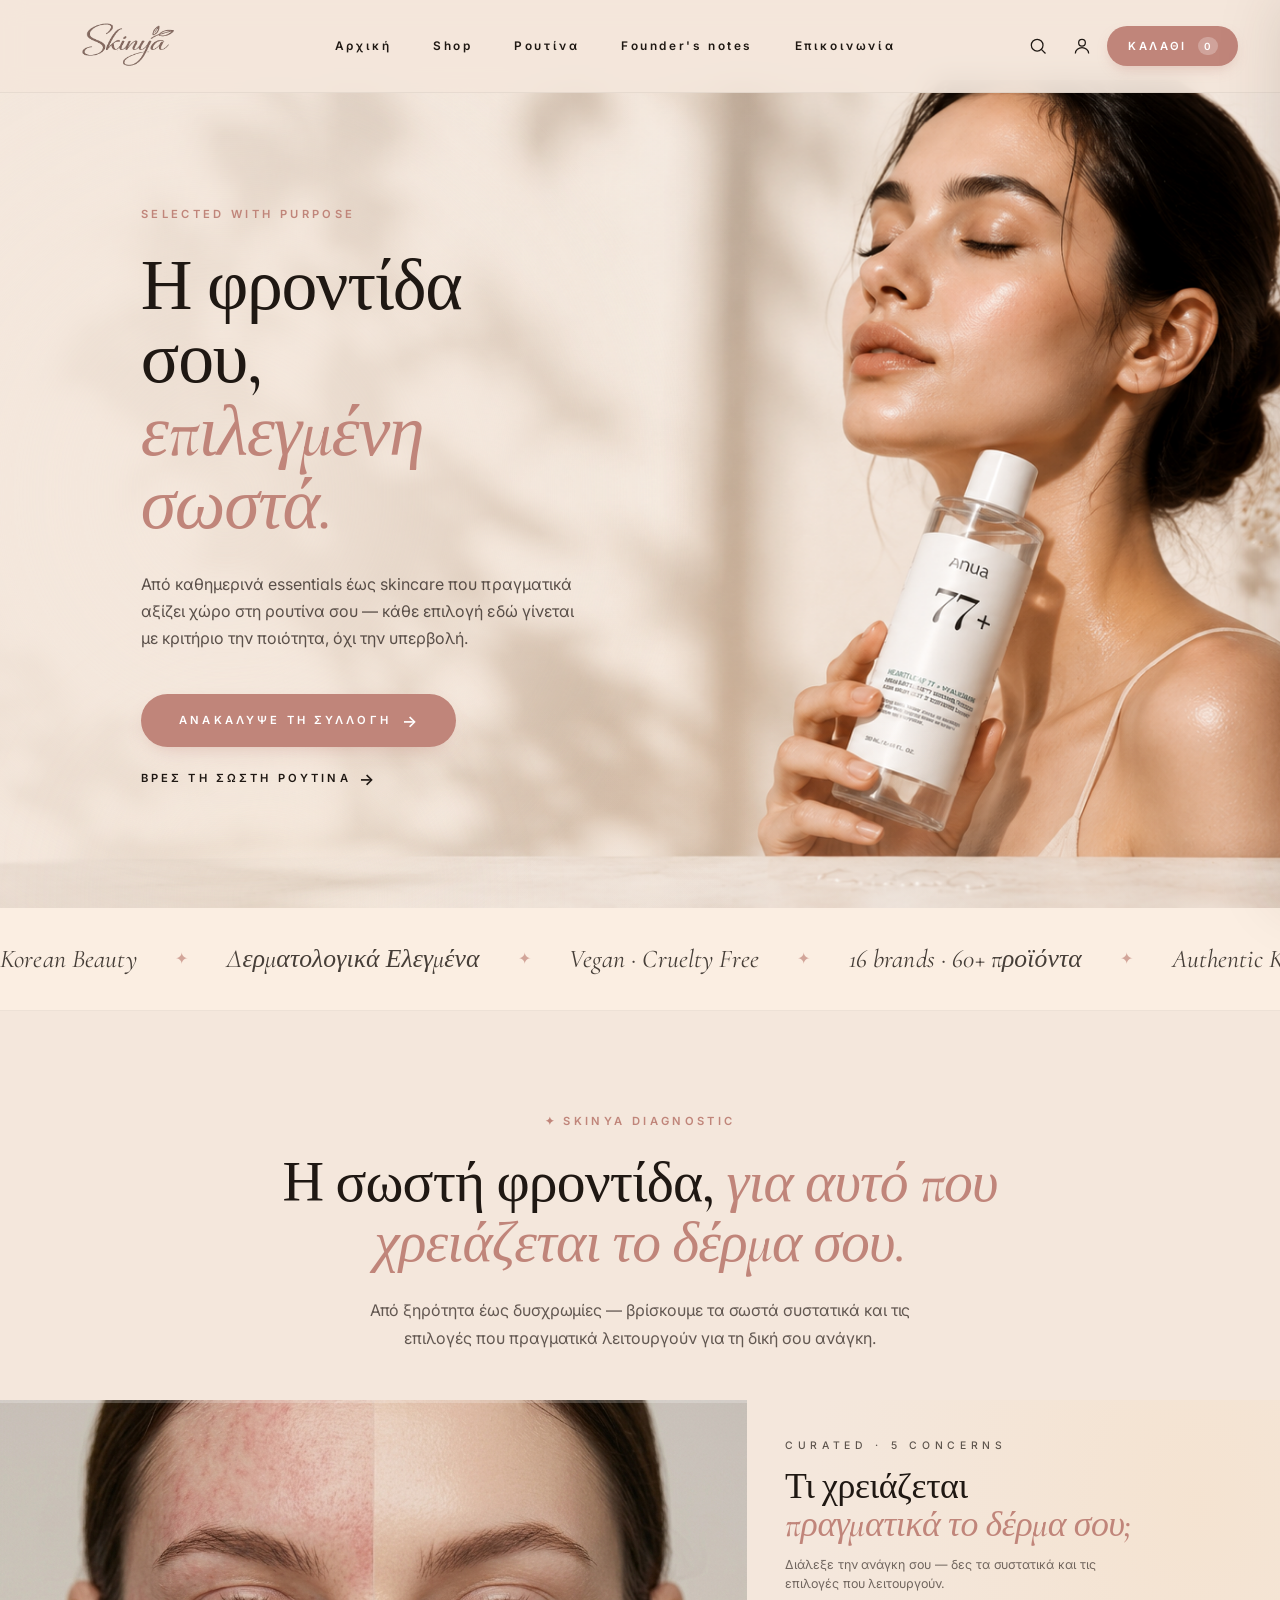
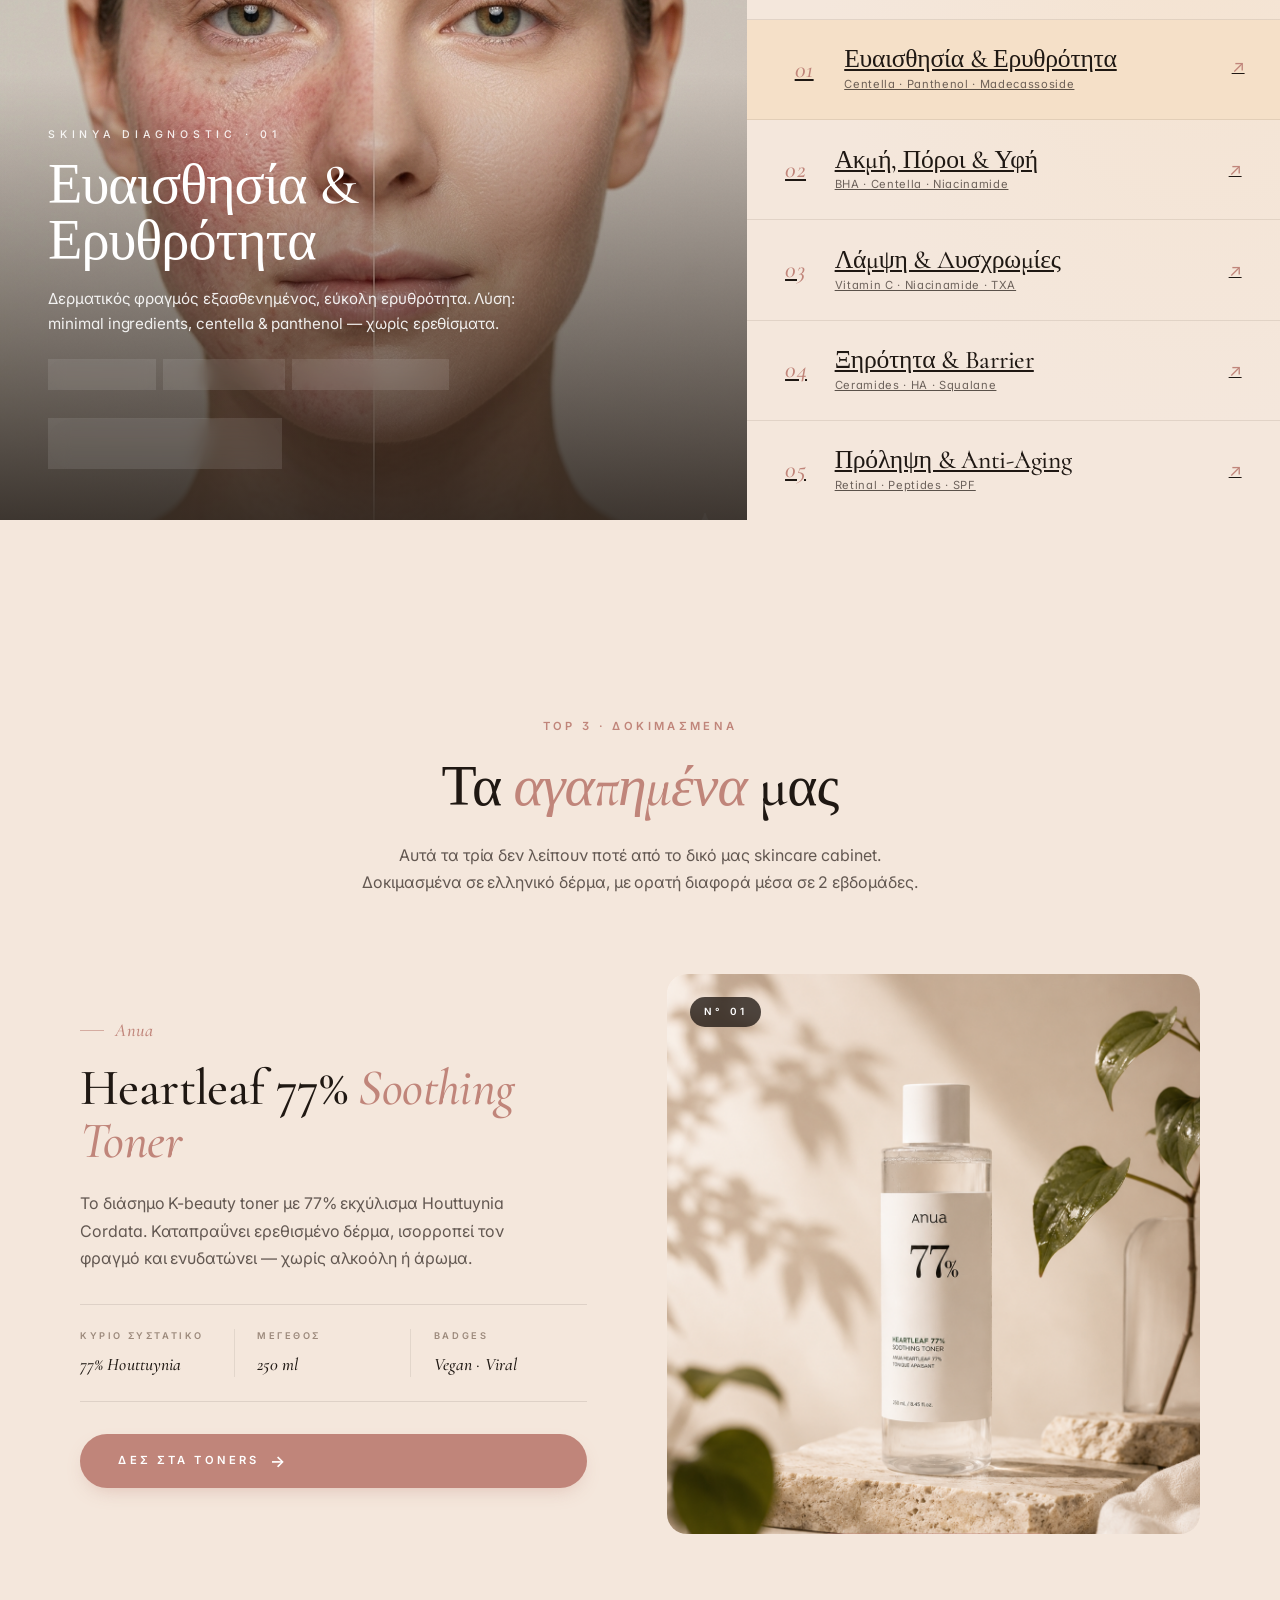
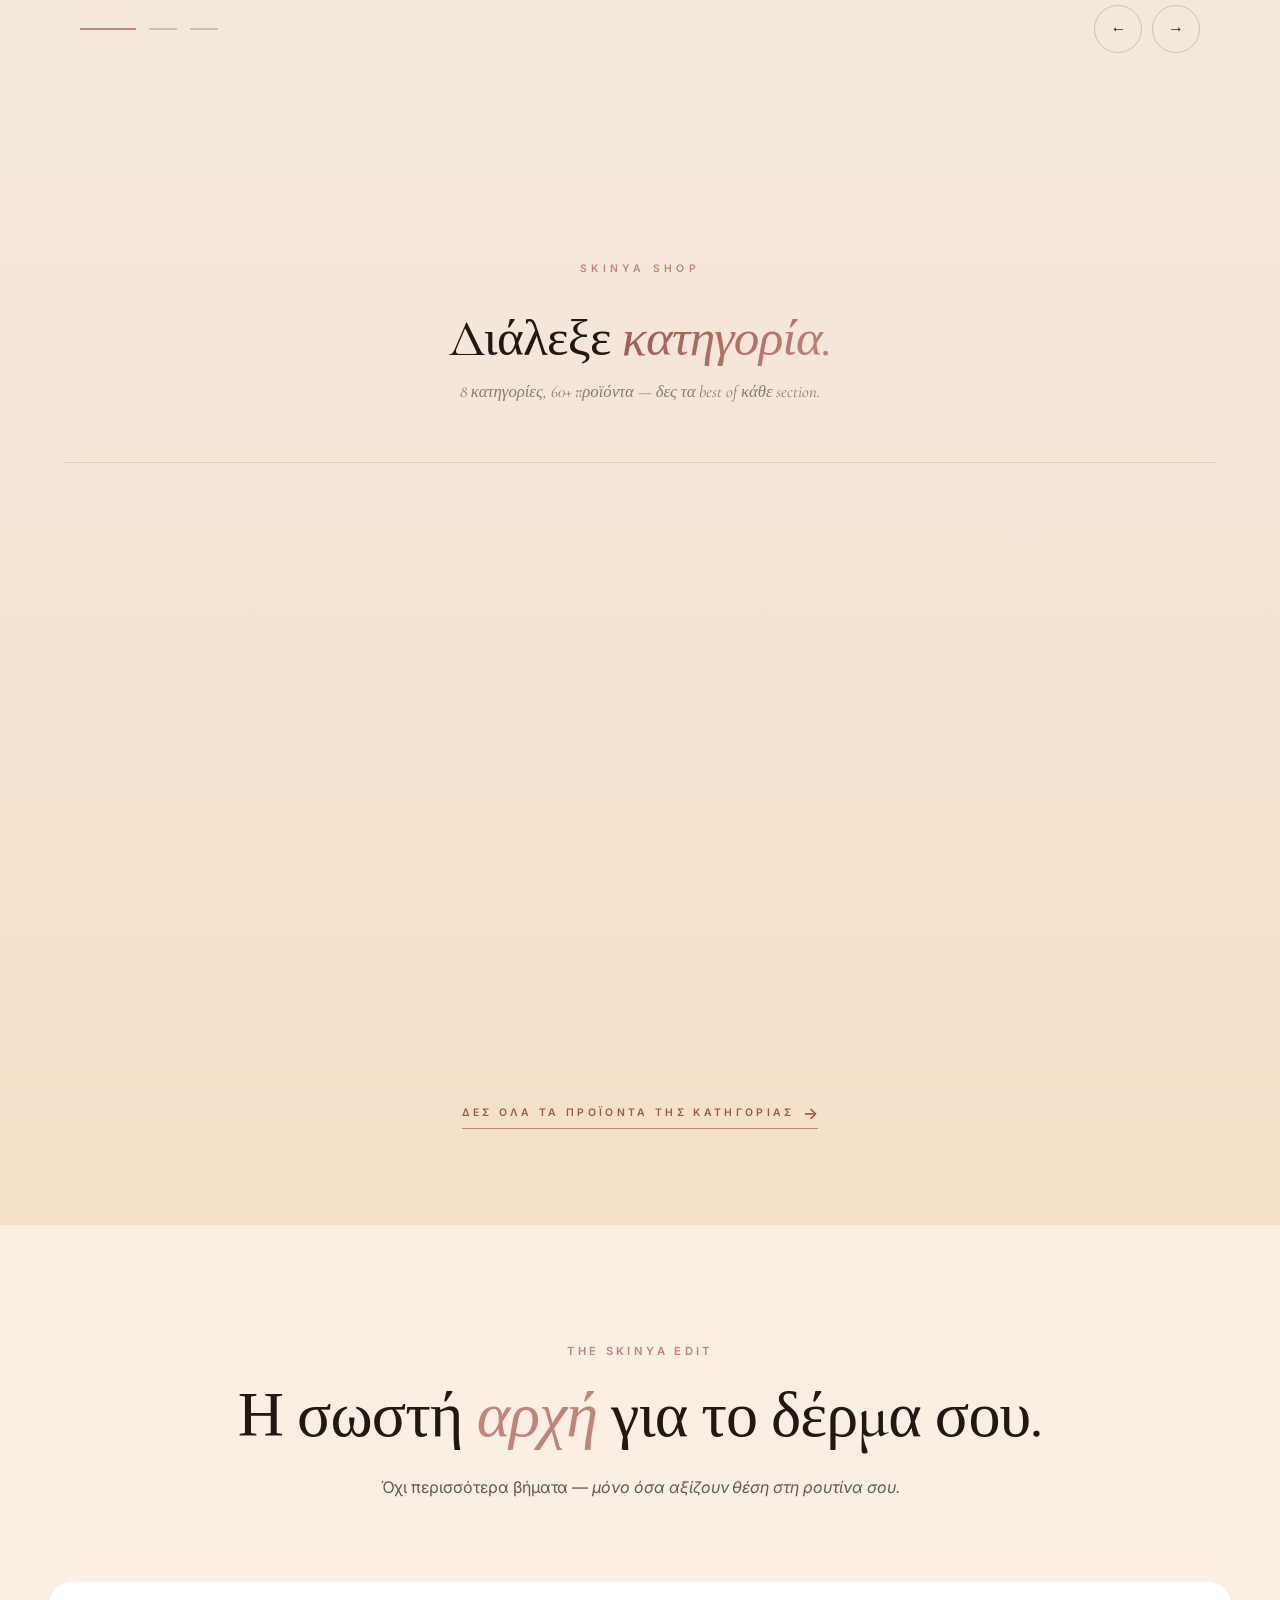
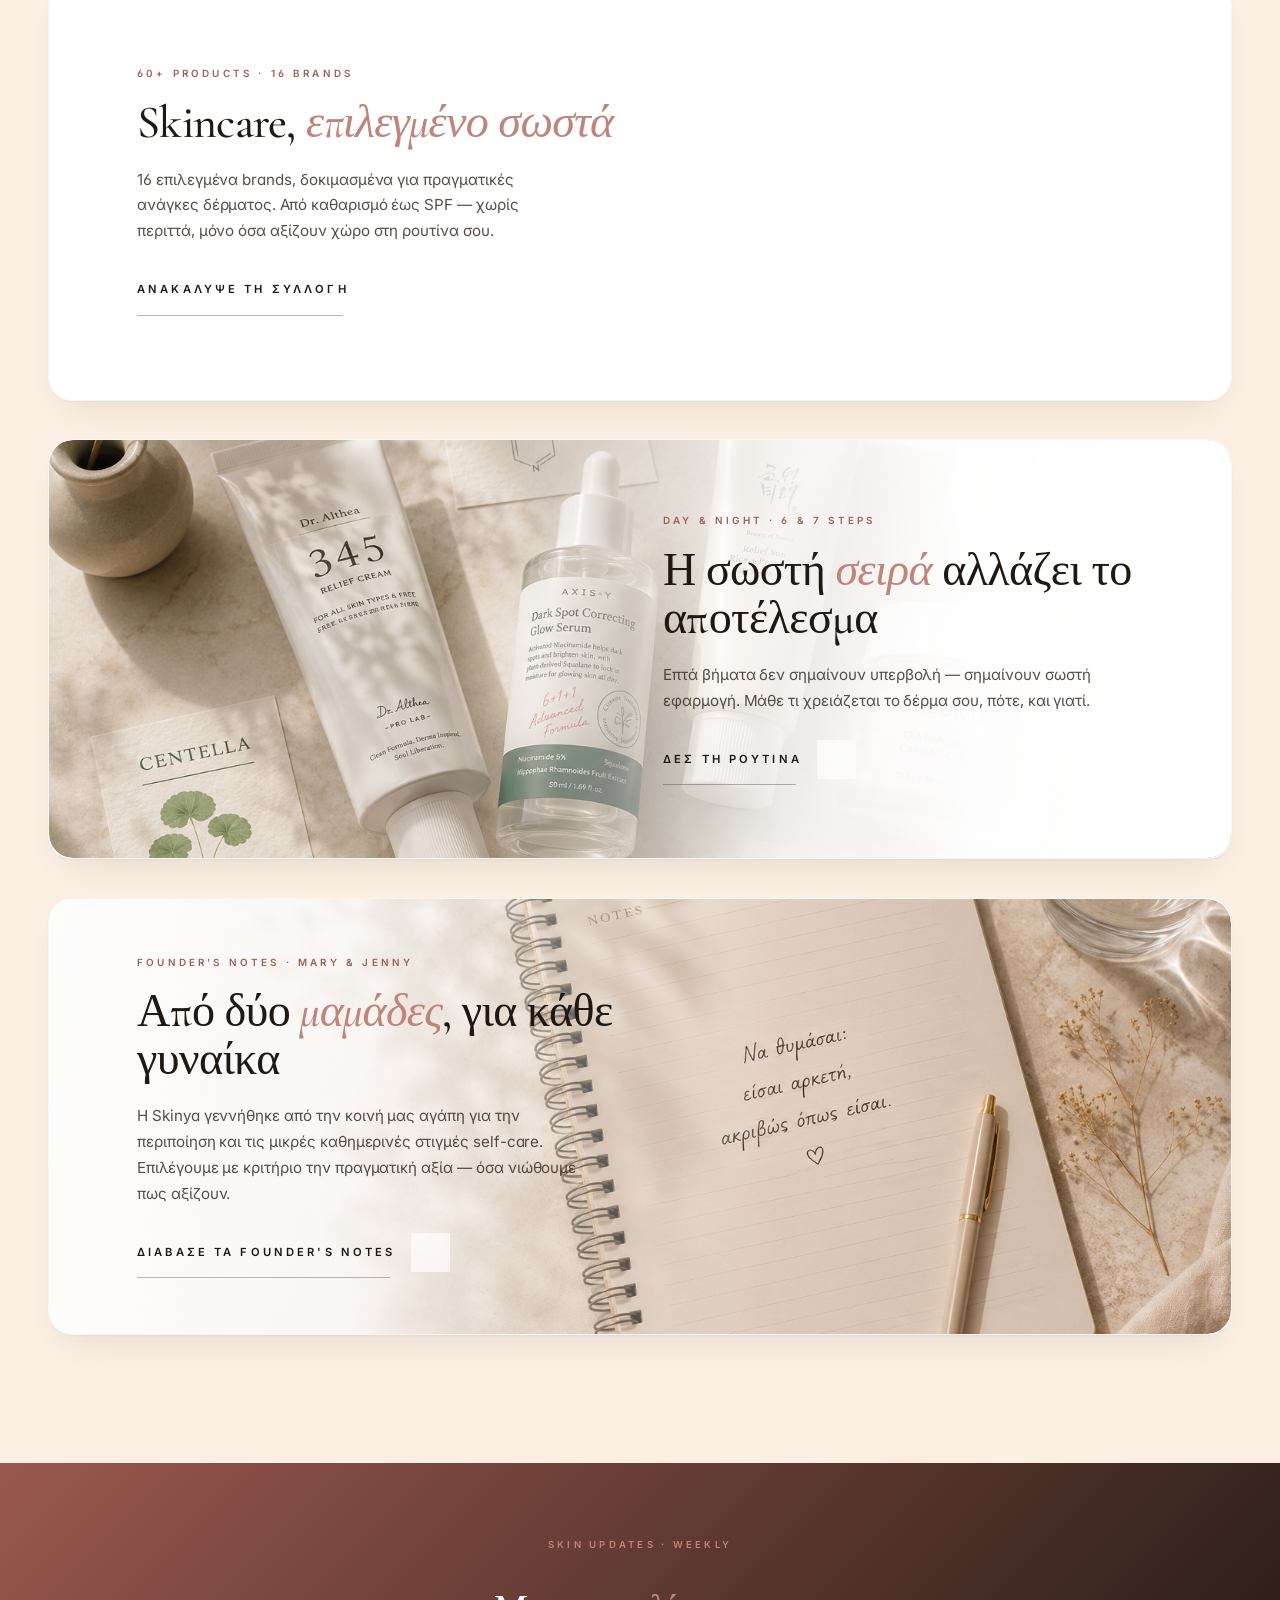
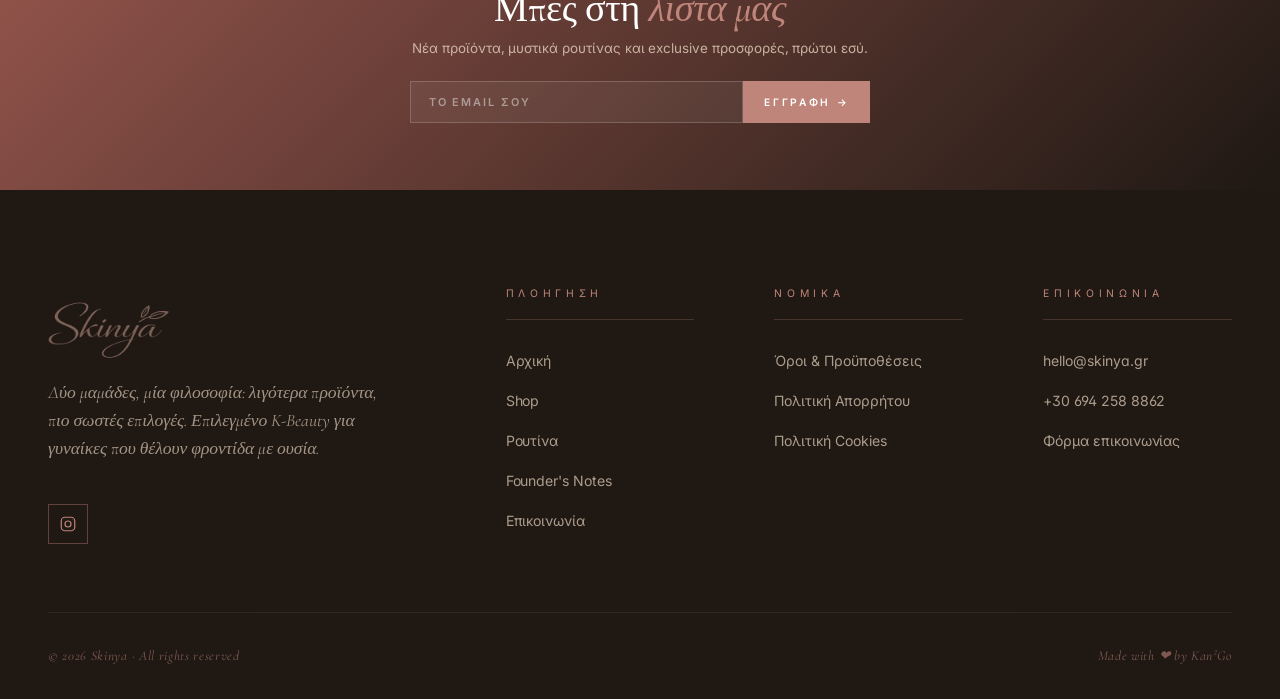
==== commit d1d11c05: "ui(account): επαναφορά «Γεια σου.» greeting στο page header Επιστροφή στο φιλικό greeting (όπως υπήρ" ====
--- a/index.html
+++ b/index.html
@@ -502,7 +502,7 @@
   <header class="page-header account-page-header">
     <div class="page-header-content">
       <div class="eyebrow">✦ Account</div>
-      <h1>Ο λογαριασμός <em>μου</em></h1>
+      <h1>Γεια <em>σου.</em></h1>
       <p class="account-page-email" id="accountPageEmail">—</p>
     </div>
   </header>
@@ -951,6 +951,35 @@
       <button type="submit" class="btn-primary account-submit"><span>Αποστολή συνδέσμου</span></button>
       <p class="account-foot"><a class="account-link" data-go="login">← Πίσω στη σύνδεση</a></p>
     </form>
+
+    <!-- RESET PASSWORD (auto-opens όταν ο user έρθει από email recovery link) -->
+    <form class="account-view" data-view="reset" autocomplete="off" onsubmit="accountSubmit(event,'reset')">
+      <span class="account-eyebrow">Skinya · Account</span>
+      <h3>Νέος <em>κωδικός.</em></h3>
+      <p class="account-sub">Όρισε τον νέο σου κωδικό. Πρέπει να έχει τουλάχιστον 6 χαρακτήρες.</p>
+      <label class="account-field">
+        <span>Νέος κωδικός</span>
+        <span class="account-pw-wrap">
+          <input type="password" name="password" required minlength="6" placeholder="Τουλάχιστον 6 χαρακτήρες" autocomplete="new-password" aria-label="Νέος κωδικός">
+          <button type="button" class="account-pw-toggle" aria-label="Εμφάνιση κωδικού" data-pw-toggle>
+            <svg class="pw-eye" width="18" height="18" viewBox="0 0 24 24" fill="none" stroke="currentColor" stroke-width="1.6" aria-hidden="true"><path d="M1 12s4-7 11-7 11 7 11 7-4 7-11 7S1 12 1 12z"/><circle cx="12" cy="12" r="3"/></svg>
+            <svg class="pw-eye-off" width="18" height="18" viewBox="0 0 24 24" fill="none" stroke="currentColor" stroke-width="1.6" aria-hidden="true"><path d="M17.94 17.94A10.06 10.06 0 0 1 12 19c-7 0-11-7-11-7a18.45 18.45 0 0 1 5.06-5.94M9.9 4.24A9.12 9.12 0 0 1 12 4c7 0 11 7 11 7a18.5 18.5 0 0 1-2.16 3.19M14.12 14.12a3 3 0 1 1-4.24-4.24"/><line x1="1" y1="1" x2="23" y2="23"/></svg>
+          </button>
+        </span>
+      </label>
+      <label class="account-field">
+        <span>Επιβεβαίωση νέου κωδικού</span>
+        <span class="account-pw-wrap">
+          <input type="password" name="password2" required minlength="6" placeholder="••••••••" autocomplete="new-password" aria-label="Επιβεβαίωση νέου κωδικού">
+          <button type="button" class="account-pw-toggle" aria-label="Εμφάνιση κωδικού" data-pw-toggle>
+            <svg class="pw-eye" width="18" height="18" viewBox="0 0 24 24" fill="none" stroke="currentColor" stroke-width="1.6" aria-hidden="true"><path d="M1 12s4-7 11-7 11 7 11 7-4 7-11 7S1 12 1 12z"/><circle cx="12" cy="12" r="3"/></svg>
+            <svg class="pw-eye-off" width="18" height="18" viewBox="0 0 24 24" fill="none" stroke="currentColor" stroke-width="1.6" aria-hidden="true"><path d="M17.94 17.94A10.06 10.06 0 0 1 12 19c-7 0-11-7-11-7a18.45 18.45 0 0 1 5.06-5.94M9.9 4.24A9.12 9.12 0 0 1 12 4c7 0 11 7 11 7a18.5 18.5 0 0 1-2.16 3.19M14.12 14.12a3 3 0 1 1-4.24-4.24"/><line x1="1" y1="1" x2="23" y2="23"/></svg>
+          </button>
+        </span>
+      </label>
+      <p class="account-msg" data-account-msg hidden></p>
+      <button type="submit" class="btn-primary account-submit"><span>Αποθήκευση νέου κωδικού</span></button>
+    </form>
   </div>
 </div>
 
--- a/css/products.css
+++ b/css/products.css
@@ -243,9 +243,8 @@
 .key-ing .tooltip span{display:block;opacity:.92}
 .key-ing .tooltip::before{content:'';position:absolute;top:-5px;right:14px;width:10px;height:10px;background:#52382a;transform:rotate(45deg);border-radius:1px}
 .key-ing.show-tip .tooltip{opacity:1;visibility:visible;transform:translateY(0);pointer-events:auto}
-@media (hover:hover){
-  .key-ing.has-tip:hover .tooltip{opacity:1;visibility:visible;transform:translateY(0);pointer-events:auto}
-}
+/* Σκόπιμα ΧΩΡΙΣ :hover trigger — μόνο κλικ στο ⓘ ανοίγει το tooltip.
+   Έτσι δεν ανοίγει κατά λάθος όταν ο χρήστης απλά περνά πάνω από το card. */
 
 /* PRODUCT IMAGES — full-bleed cover σε όλο το visual box */
 .featured-visual.has-img,.mini-visual.has-img{padding:0;background:#fff}
@@ -377,11 +376,14 @@
 }
 .cert-badge[data-tip].show-tip::after{transform:translateY(0)}
 .product-seal[data-tip].show-tip::after{transform:translateY(0)}
-/* Hover (desktop only — devices με fine pointer) — guarded να μην triggerάρει σε touch */
+/* Hover (desktop only — devices με fine pointer) — guarded να μην triggerάρει σε touch.
+   transition-delay 450ms ΜΟΝΟ στο :hover → όταν περνάει γρήγορα το ποντίκι από scroll
+   τα tooltips ΔΕΝ ανοίγουν. Όταν φύγει το ποντίκι, δεν υπάρχει delay → άμεσο κλείσιμο. */
 @media (hover:hover) and (pointer:fine){
   .cert-badge[data-tip]:hover::after,.cert-badge[data-tip]:hover::before,
   .product-seal[data-tip]:hover::after,.product-seal[data-tip]:hover::before{
     opacity:1;visibility:visible;
+    transition-delay:450ms;
   }
   .cert-badge[data-tip]:hover::after{transform:translateY(0)}
   .product-seal[data-tip]:hover::after{transform:translateY(0)}
--- a/css/account.css
+++ b/css/account.css
@@ -166,7 +166,7 @@
 .account-page-header{padding:6rem 2.6rem 3rem;text-align:center;background:linear-gradient(180deg,var(--ivory) 0%,var(--champagne) 100%)}
 .account-page-header h1{font-family:'Cormorant Garamond',serif;font-weight:500;font-size:clamp(2.2rem,5vw,3.6rem);letter-spacing:-.02em;color:var(--aubergine);margin:.4rem 0 .4rem;line-height:1.05}
 .account-page-header h1 em{font-style:italic;color:var(--gold-leaf)}
-.account-page-email{font-family:'Cormorant Garamond',serif;font-style:italic;color:var(--plum-deep);font-size:1.05rem;margin:0 auto;text-align:center;max-width:none}
+.account-page-email{font-family:'Cormorant Garamond',serif;font-style:italic;color:var(--plum-deep);font-size:1.05rem;margin:0;display:inline-block;max-width:none}
 
 .account-page-section{max-width:900px;margin:0 auto;padding:2.5rem 2rem 5rem}
 
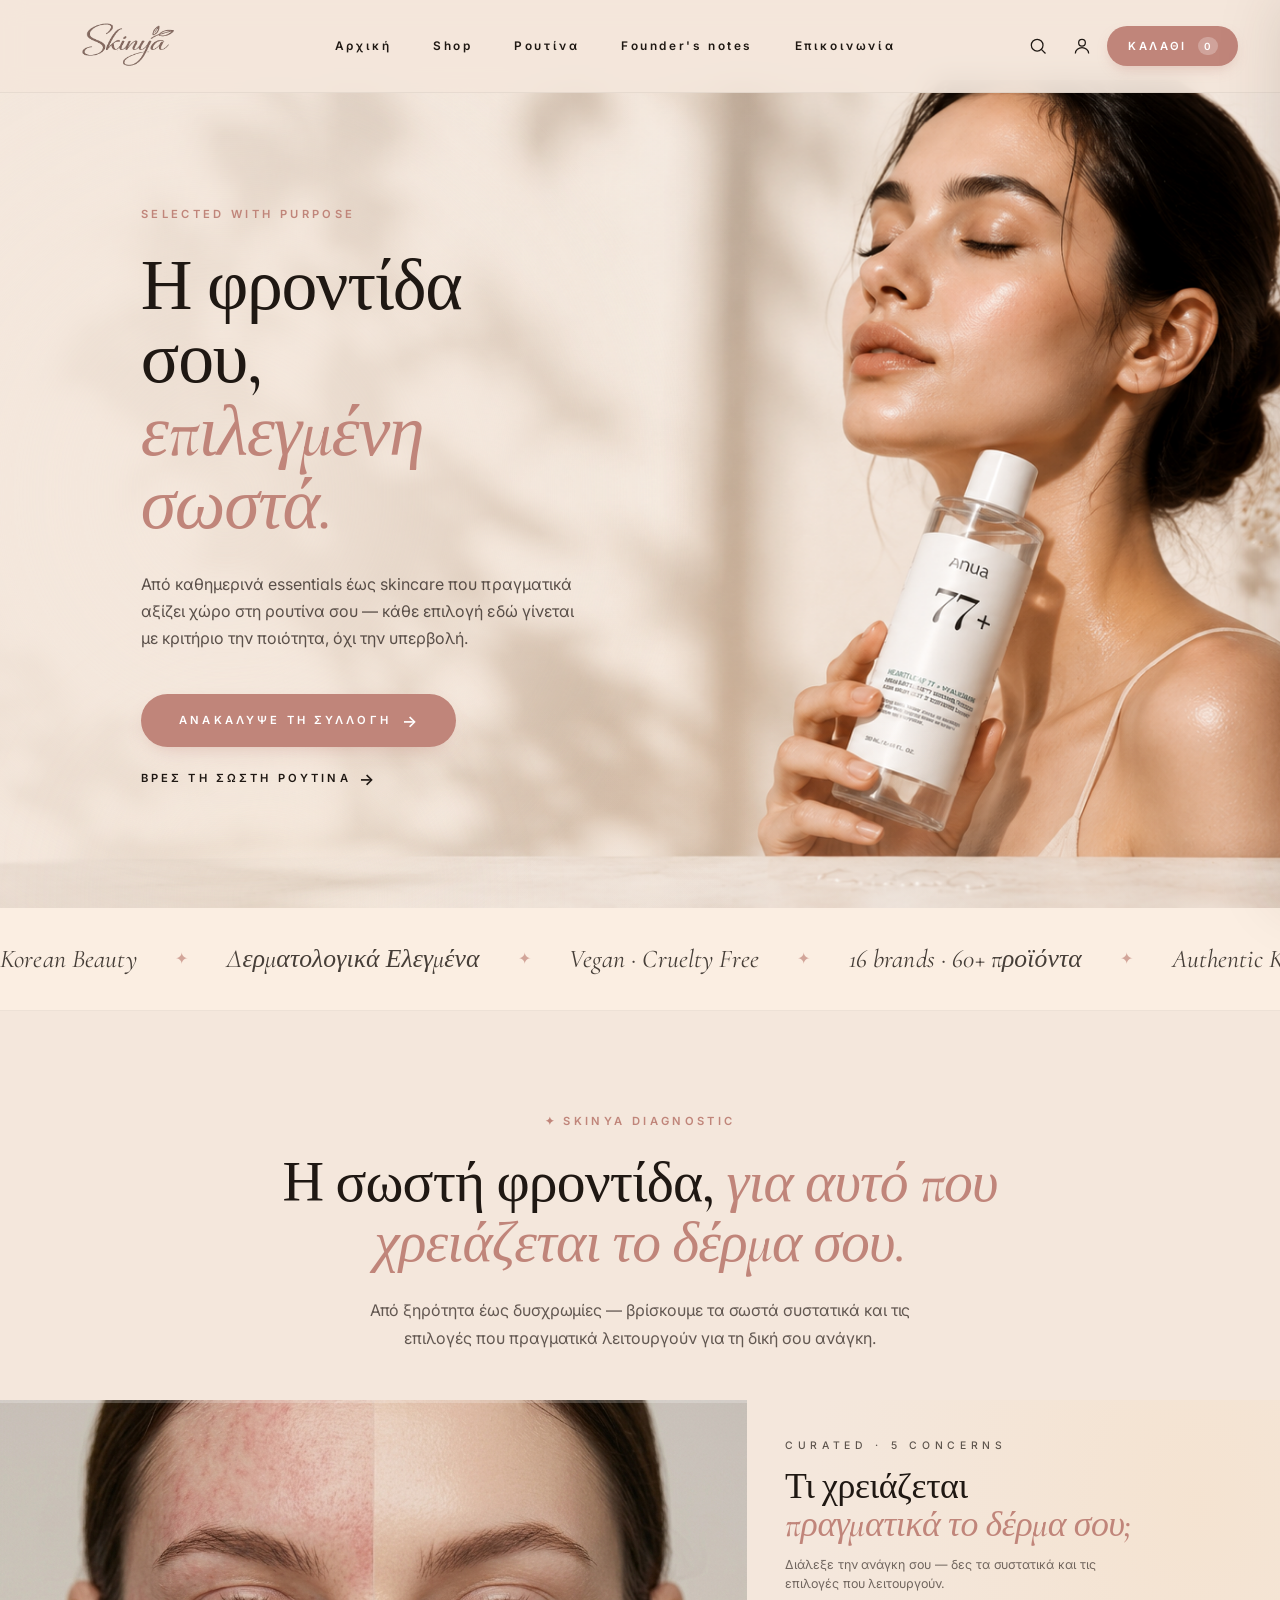
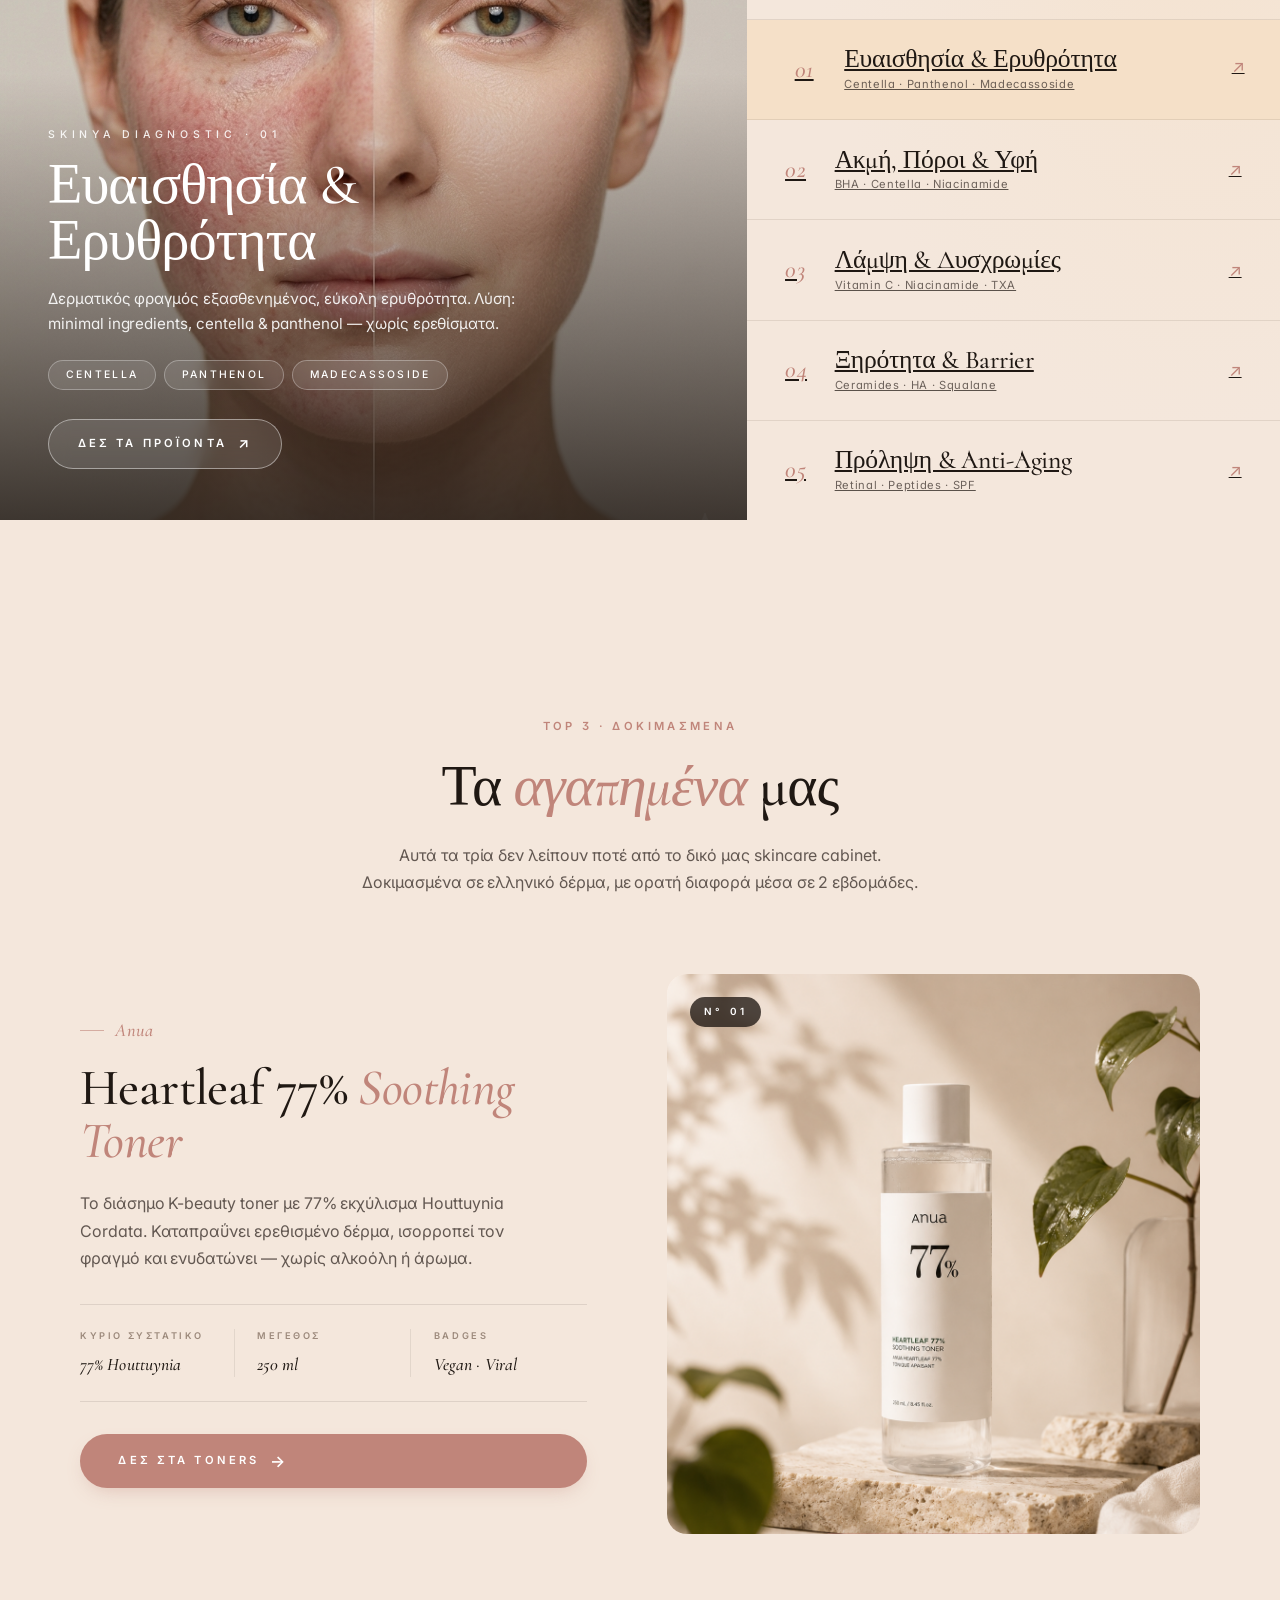
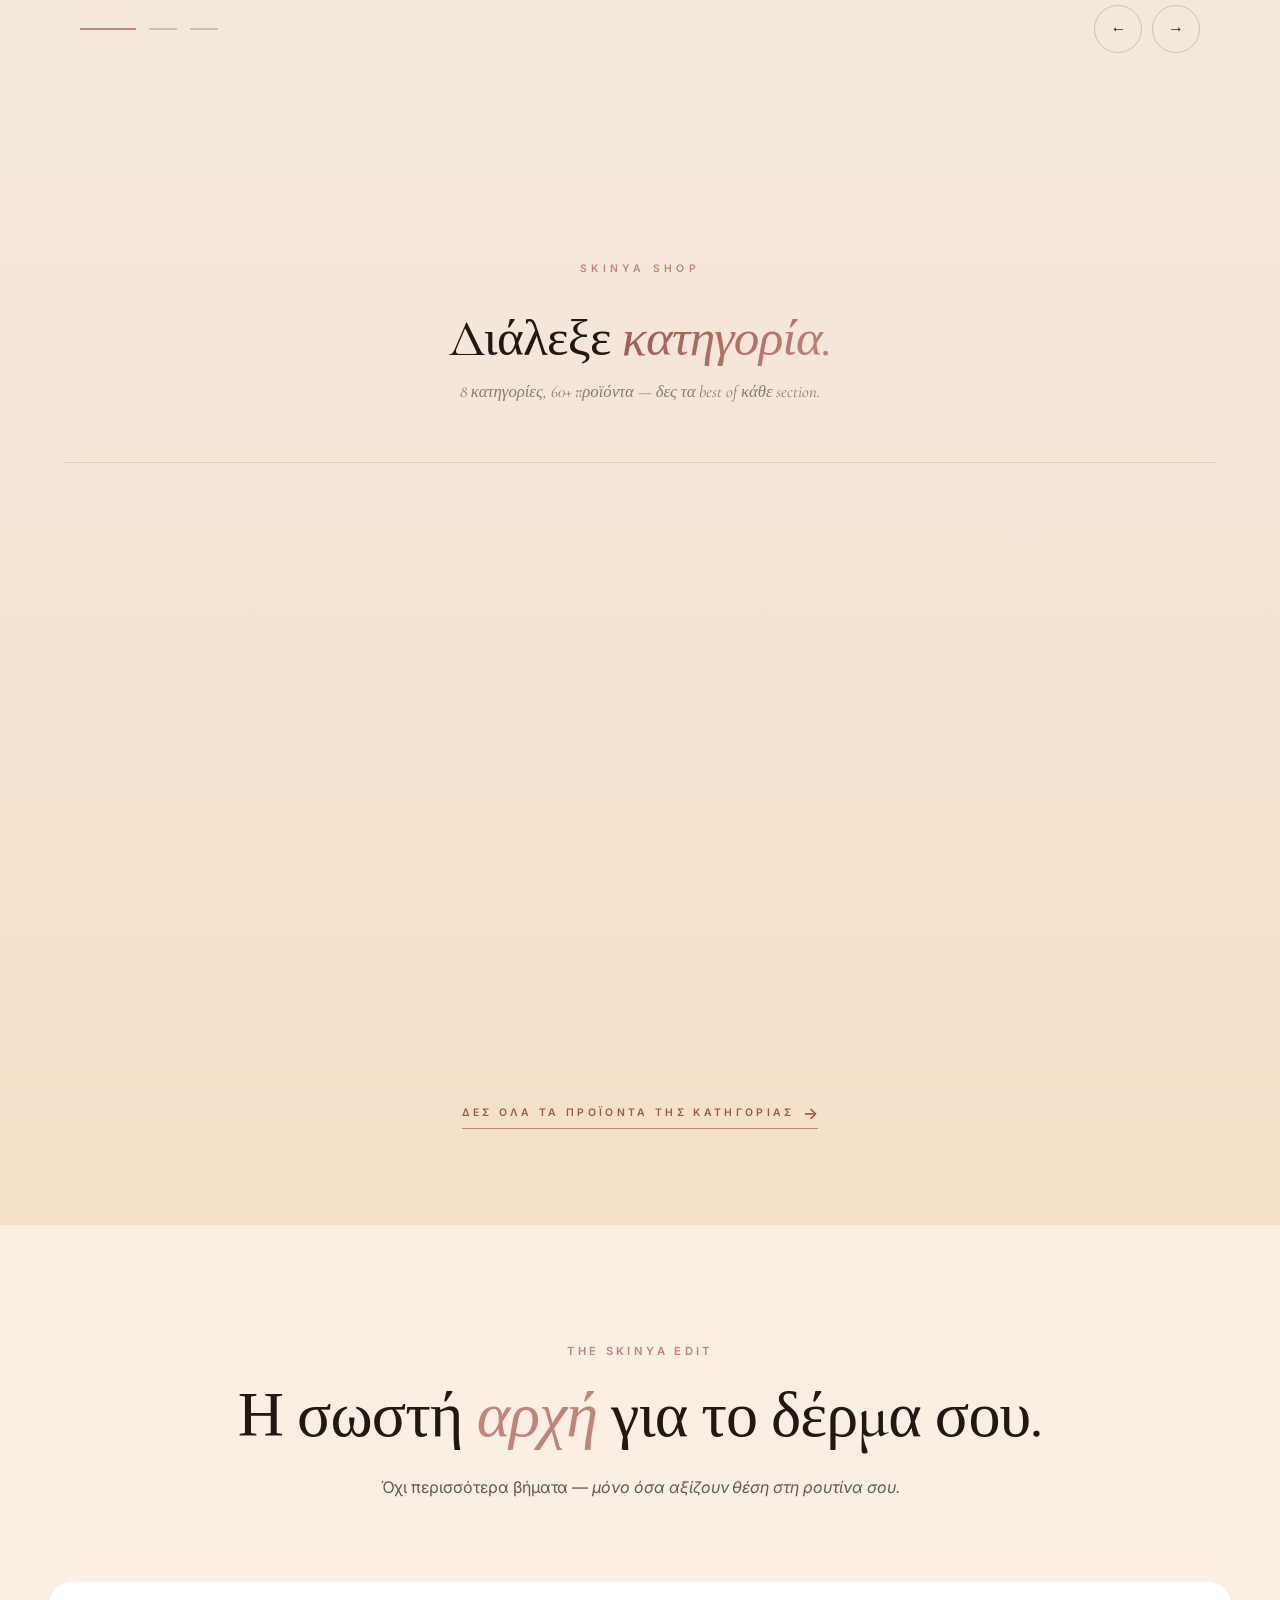
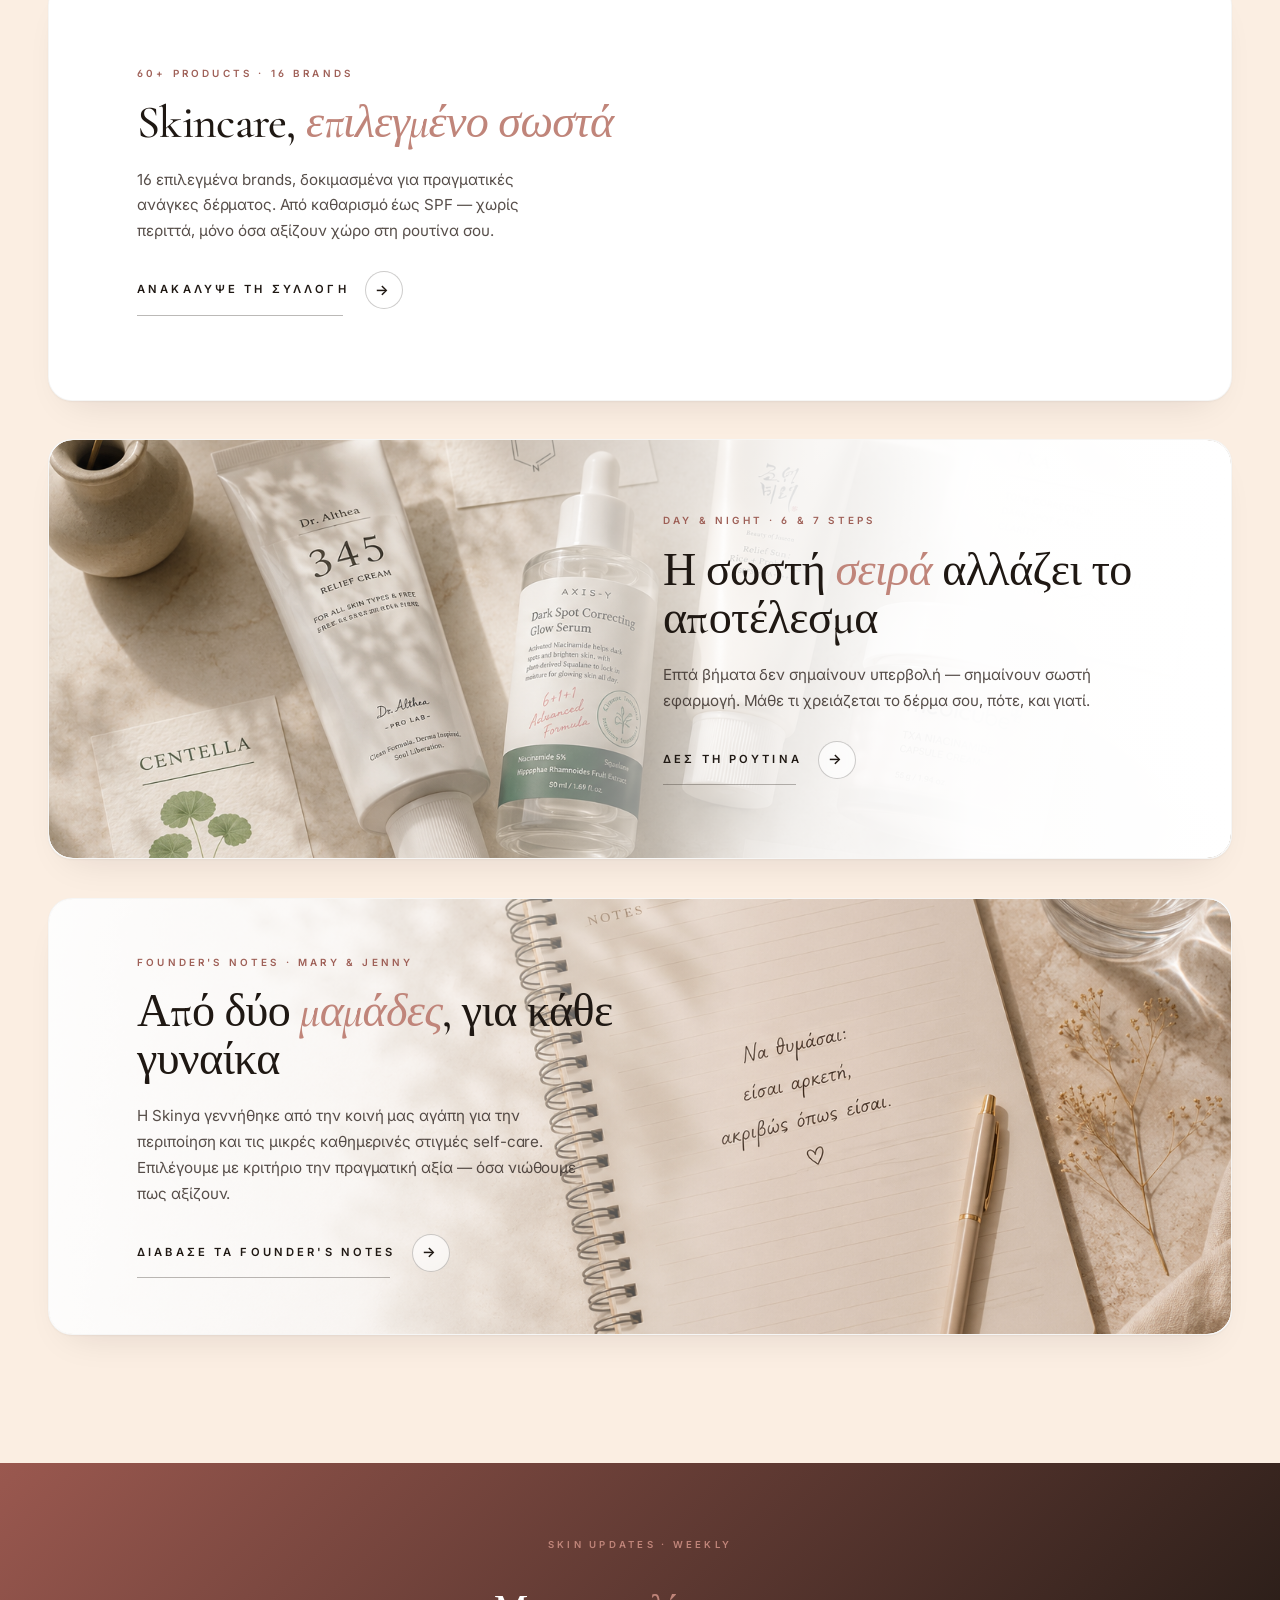
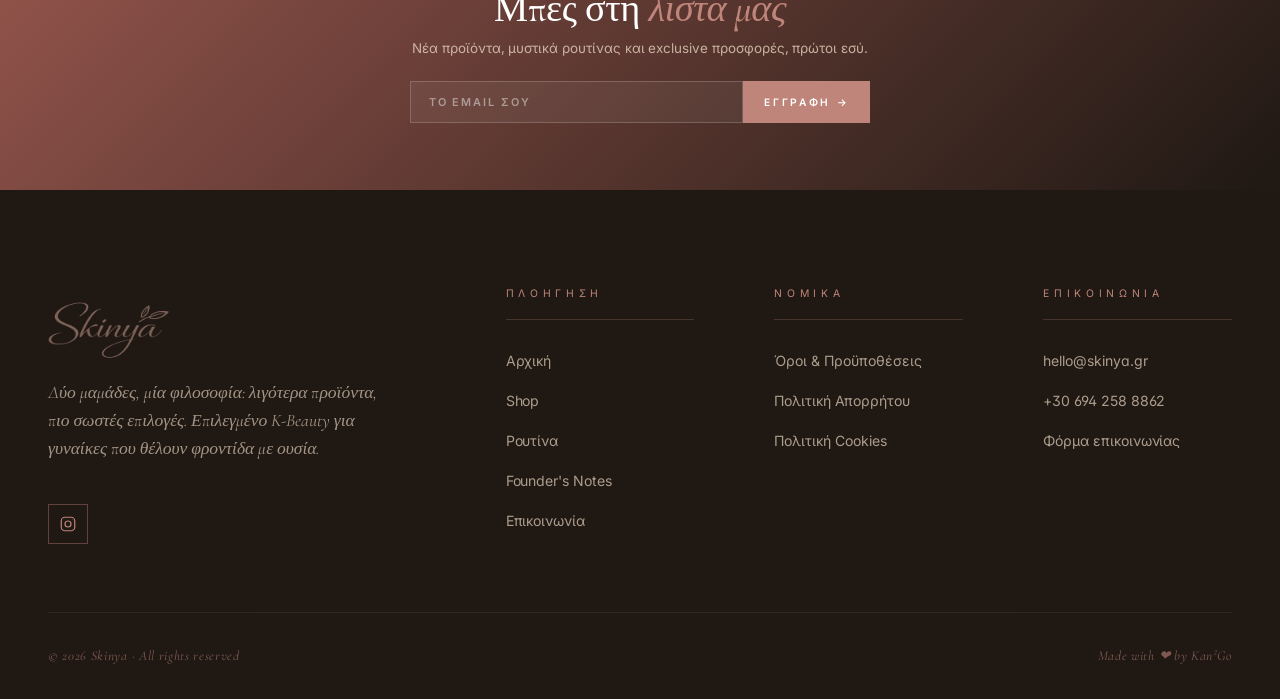
==== commit bb1a32df: "fix(account): «Στοιχεία λογαριασμού» από modal δουλεύει σωστά Δύο bugs που έκαναν το click να καταλή" ====
--- a/index.html
+++ b/index.html
@@ -501,8 +501,7 @@
 
   <header class="page-header account-page-header">
     <div class="page-header-content">
-      <div class="eyebrow">✦ Account</div>
-      <h1>Γεια <em>σου.</em></h1>
+      <h1>Γεια <em>σου,</em></h1>
       <p class="account-page-email" id="accountPageEmail">—</p>
     </div>
   </header>
@@ -932,8 +931,8 @@
       <h3>Γεια <em>σου.</em></h3>
       <p class="account-sub">Είσαι συνδεδεμένη/ος ως <strong id="profileEmail">—</strong></p>
       <ul class="account-menu">
-        <li><a data-route="account" onclick="closeAccount()">Οι παραγγελίες μου</a></li>
-        <li><a data-route="account" onclick="closeAccount()">Στοιχεία λογαριασμού</a></li>
+        <li><a data-route="account" data-acct-tab="orders" onclick="closeAccount()">Οι παραγγελίες μου</a></li>
+        <li><a data-route="account" data-acct-tab="profile" onclick="closeAccount()">Στοιχεία λογαριασμού</a></li>
       </ul>
       <button type="button" class="btn-primary account-submit" onclick="accountLogout()"><span>Αποσύνδεση</span></button>
     </div>
